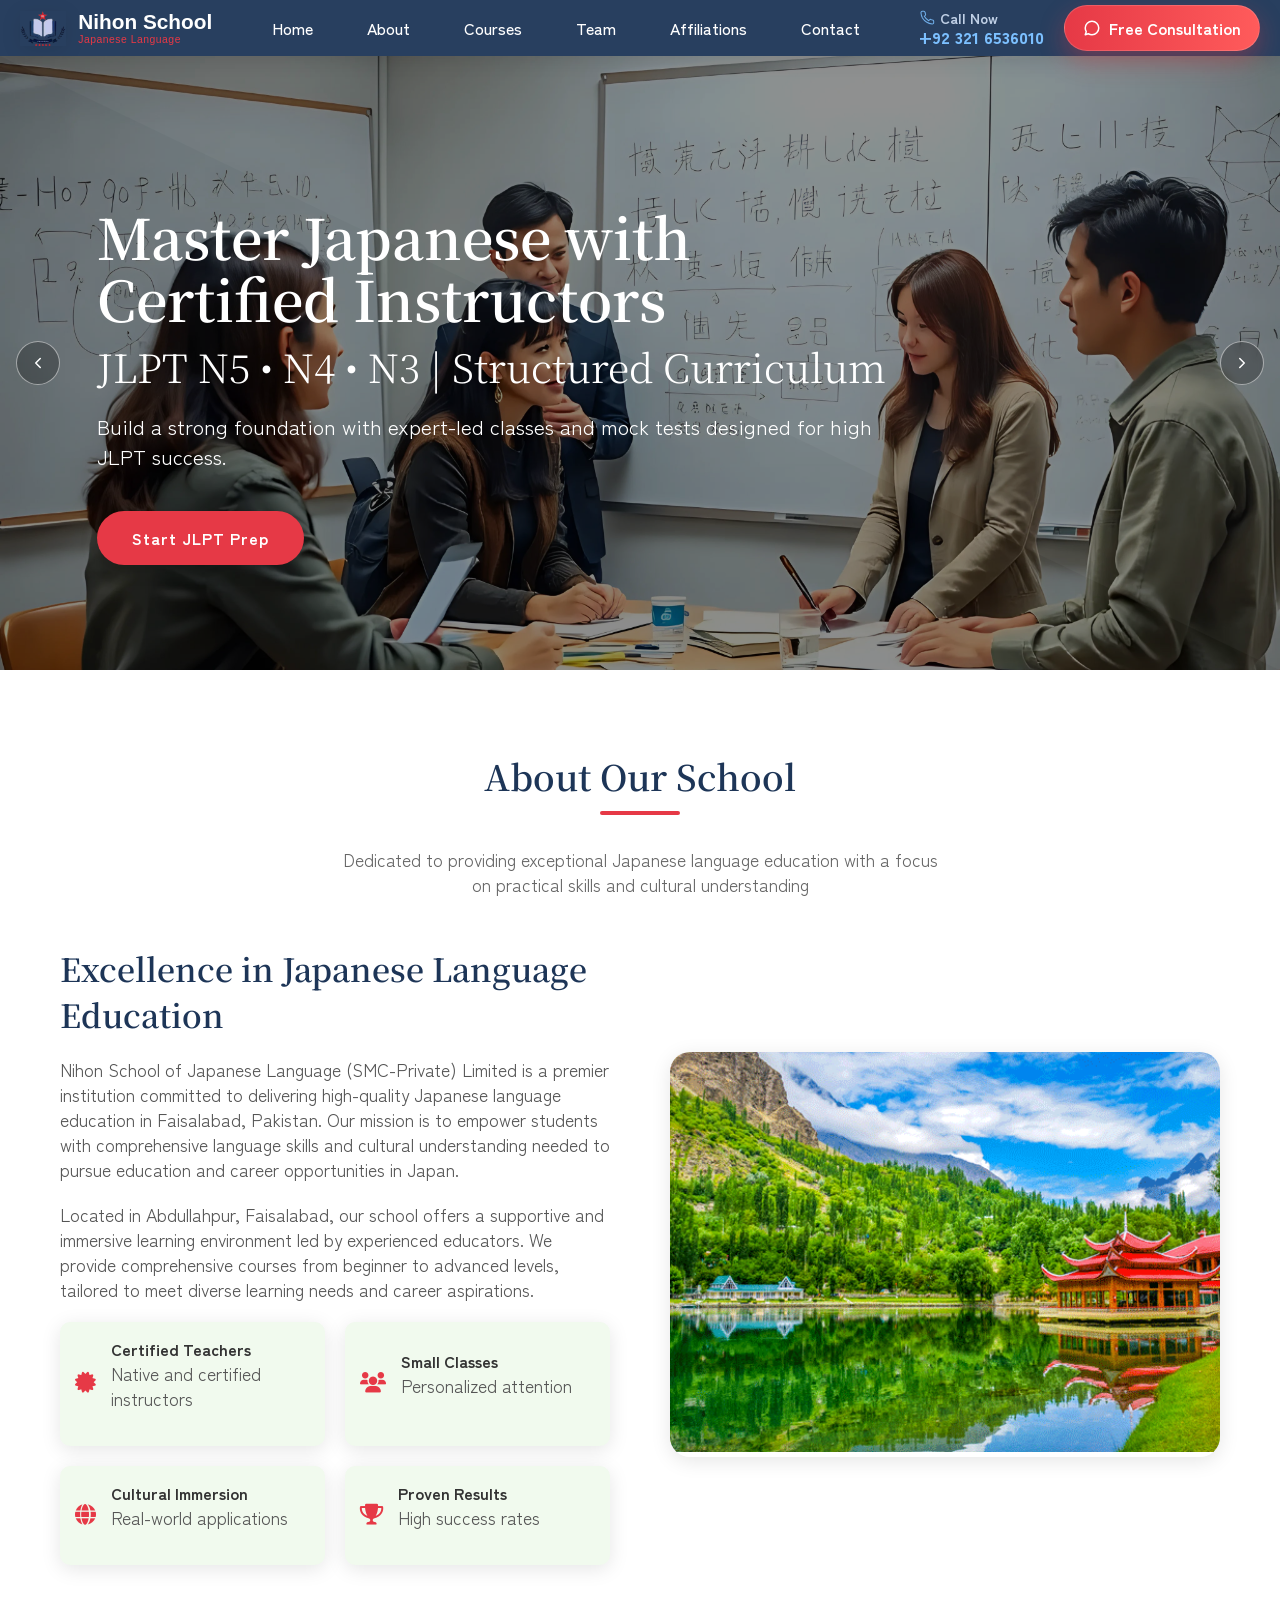
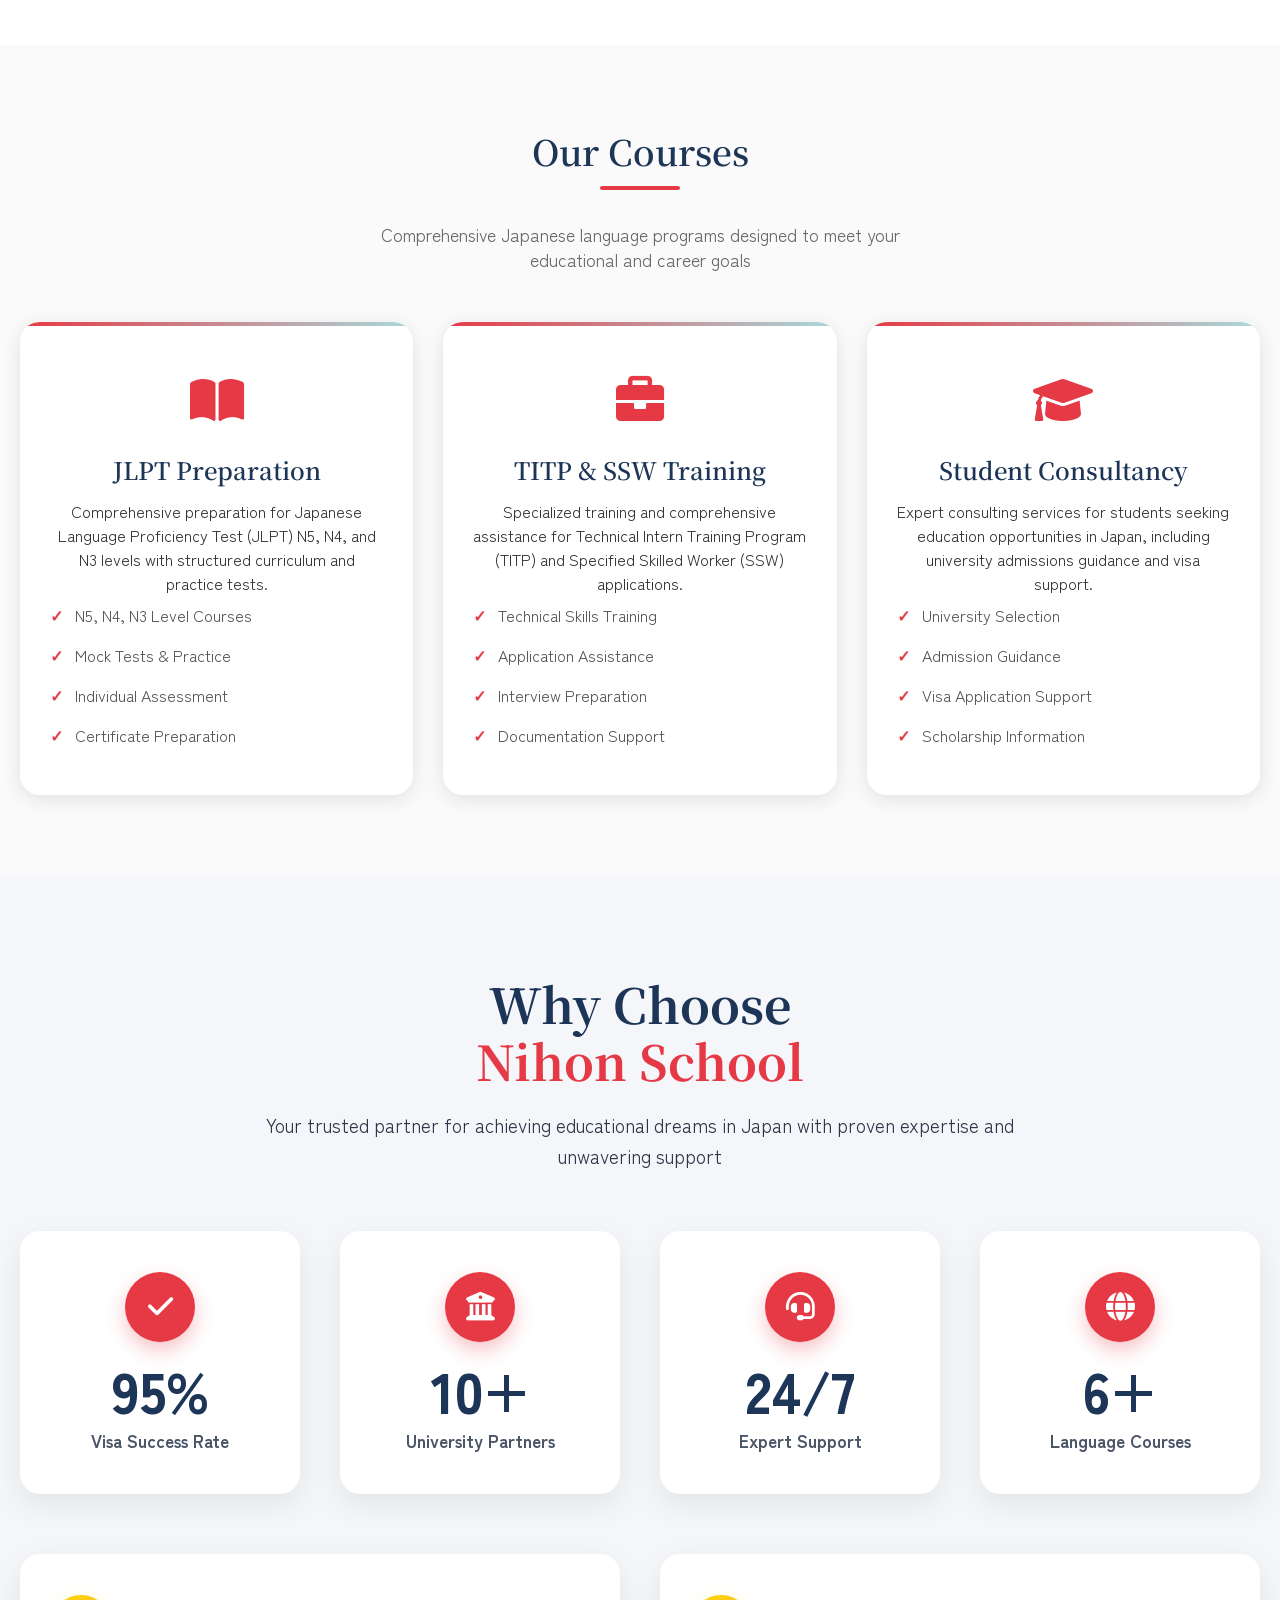
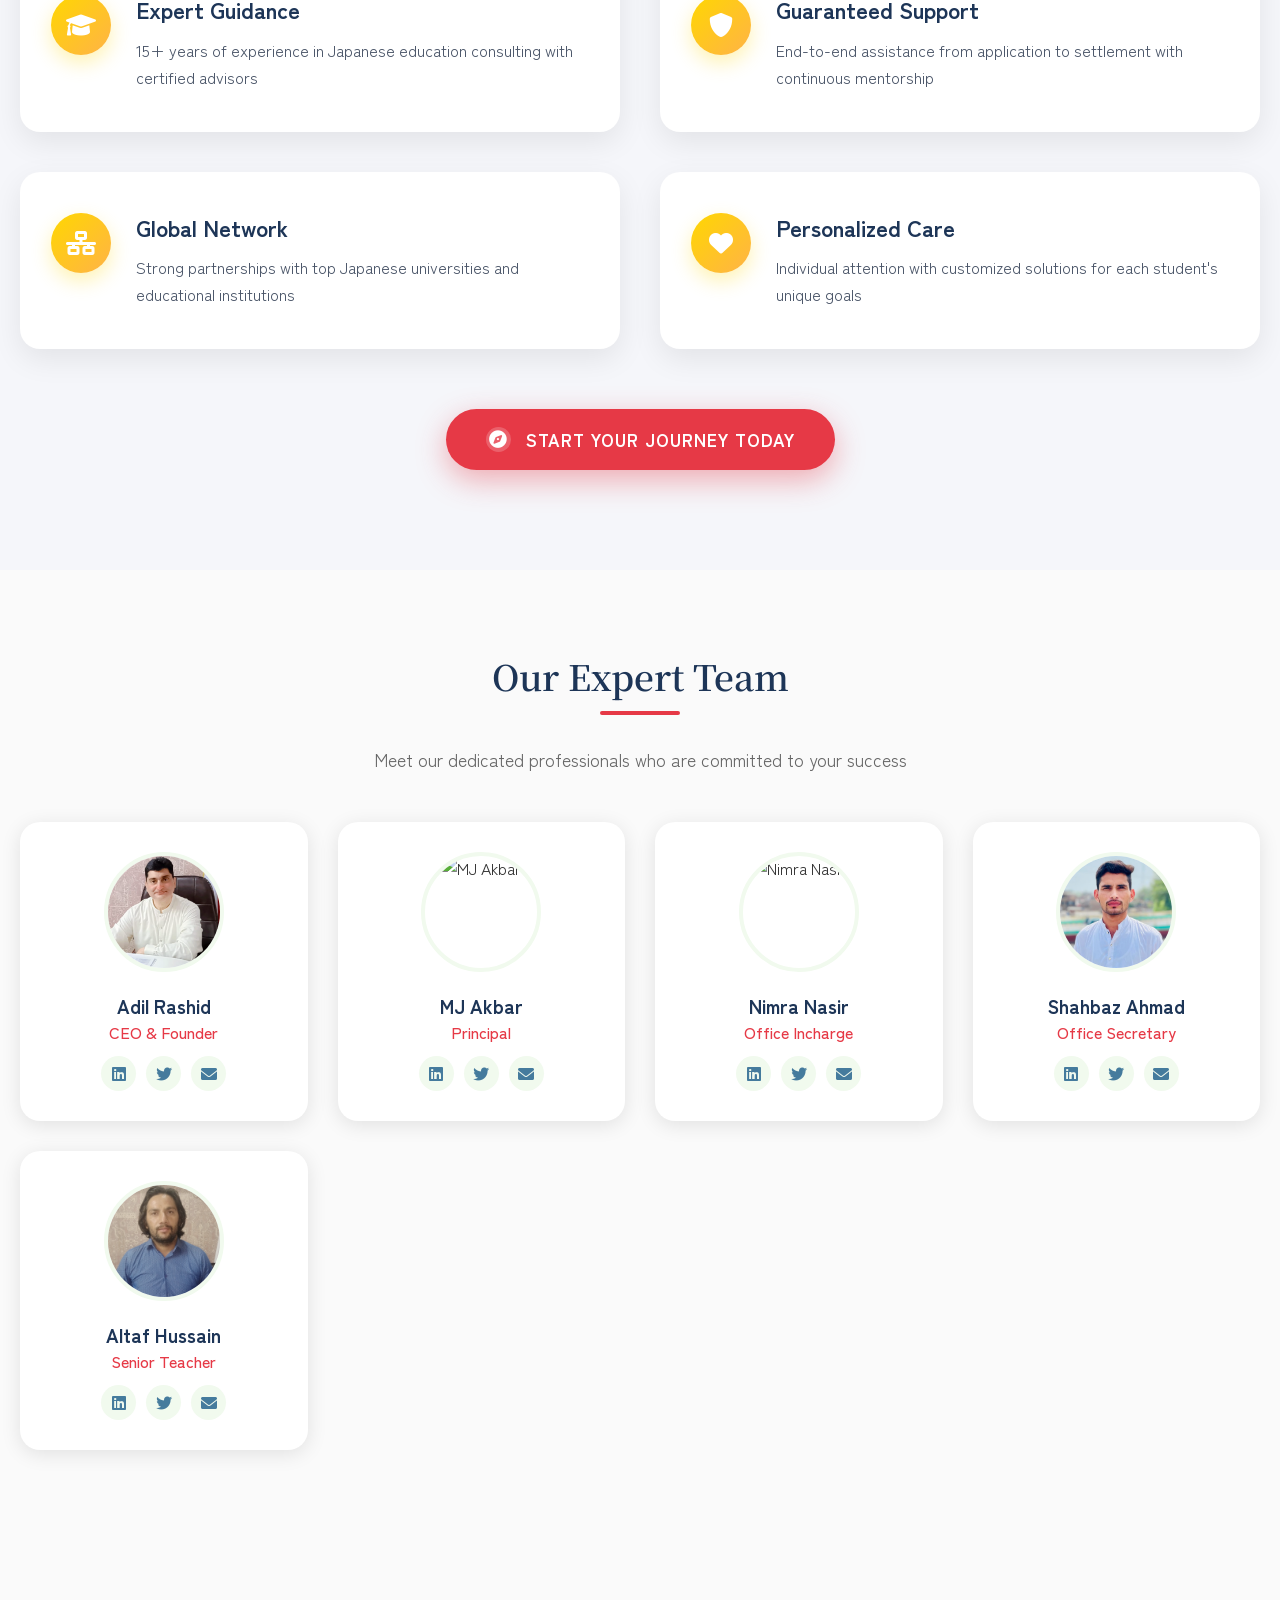
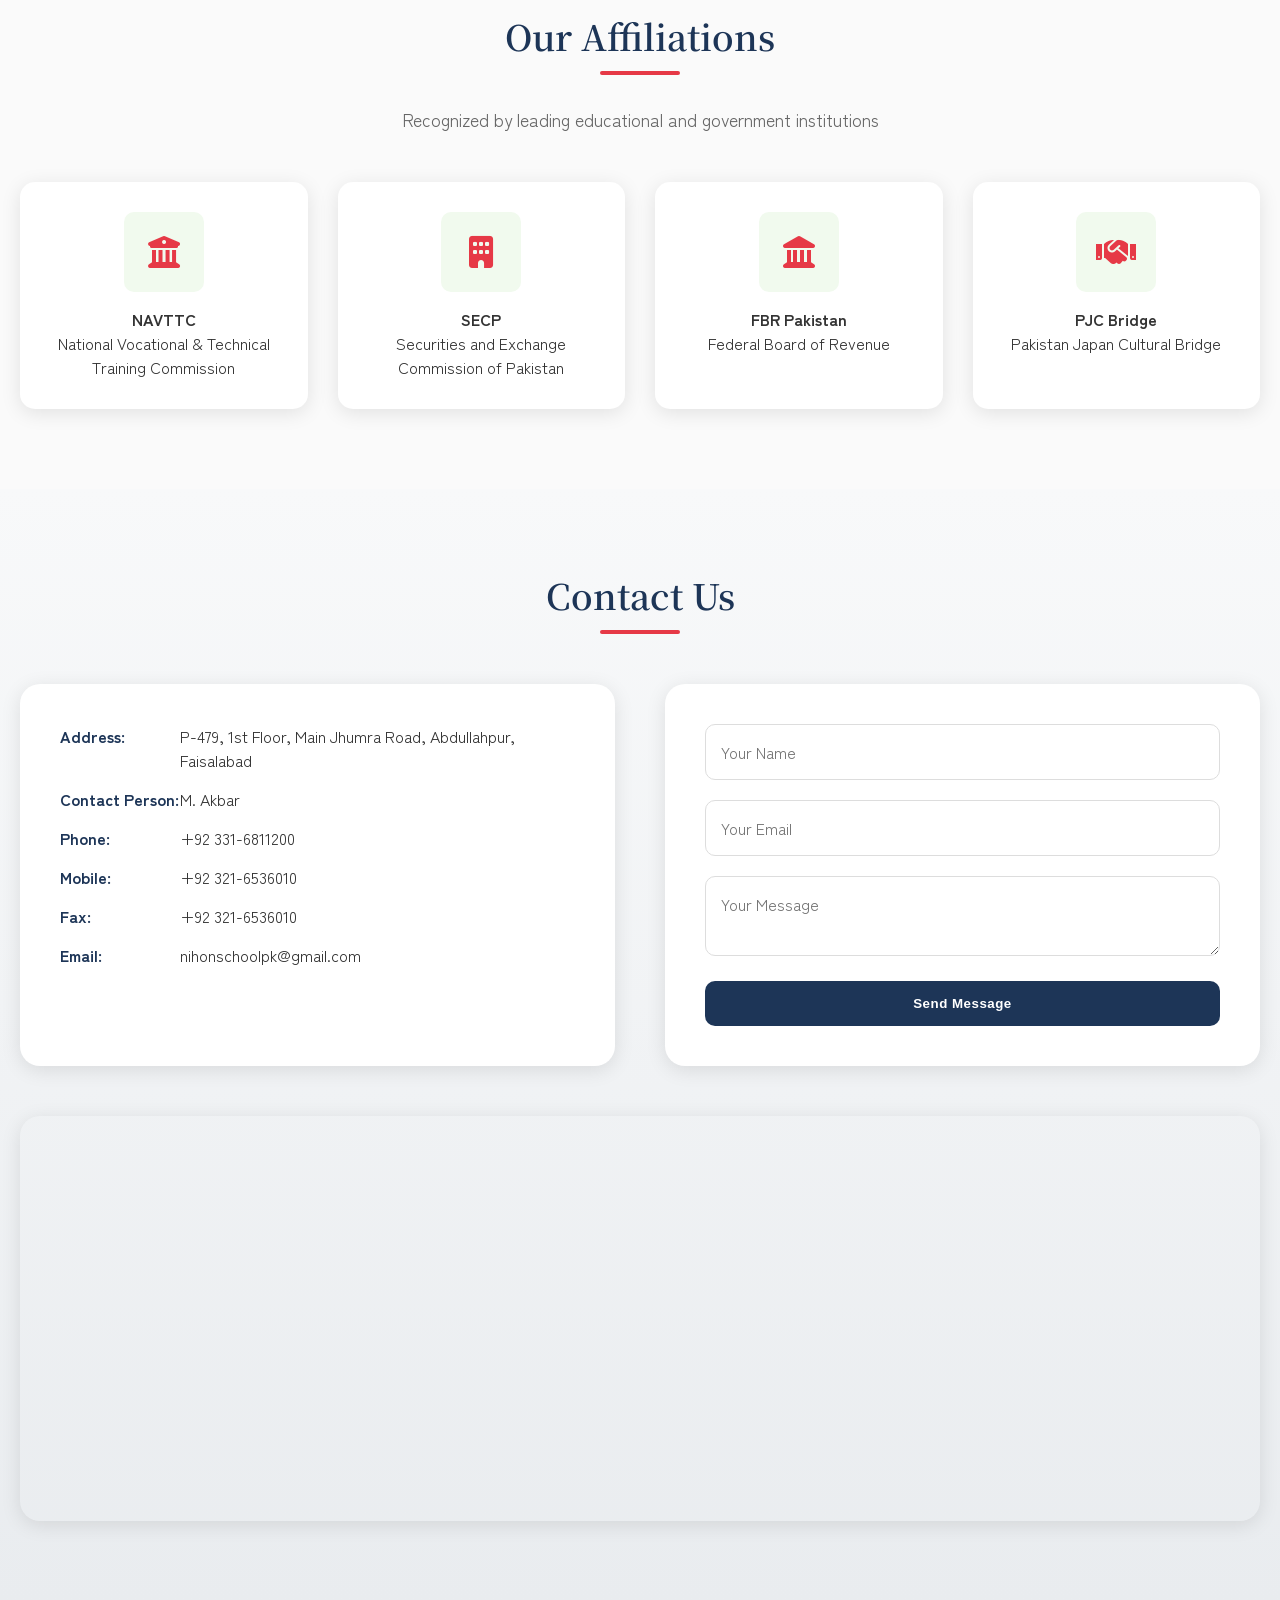
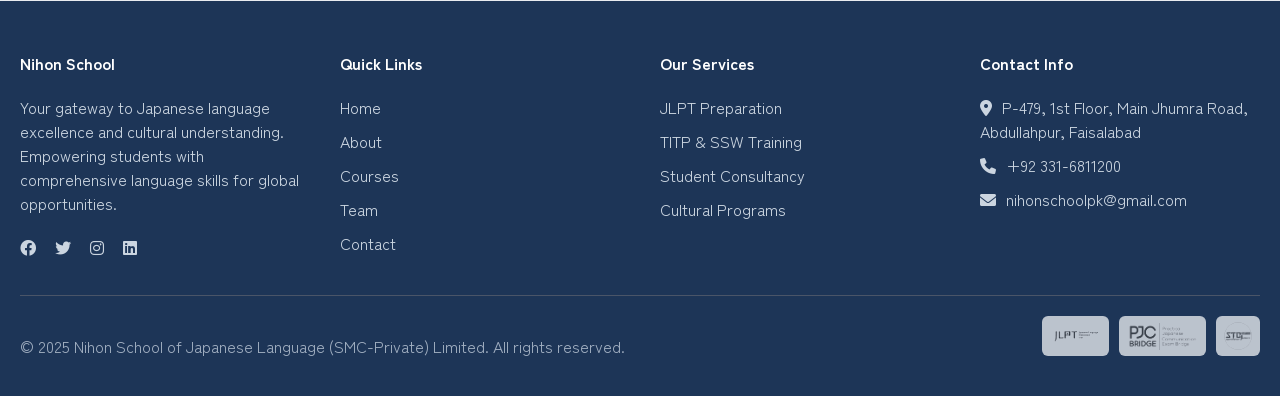
==== index.html @ 9a42ff44 "Add files via upload" ====
<!DOCTYPE html>
<html lang="en">
<head>
  <meta charset="UTF-8" />
  <meta name="viewport" content="width=device-width, initial-scale=1.0" />
  <title>Nihon School of Japanese Language</title>
  <link rel="icon" type="image/png" sizes="32x32" href="./favicon-32x32.png">
  <link rel="icon" type="image/png" sizes="16x16" href="./favicon-16x16.png">
  <link rel="apple-touch-icon" sizes="180x180" href="./apple-touch-icon.png">
  <link rel="icon" type="image/png" sizes="192x192" href="./android-chrome-192x192.png">
  <link rel="icon" type="image/png" sizes="512x512" href="./android-chrome-512x512.png">
  <link rel="manifest" href="./site.webmanifest">
  <link rel="preconnect" href="https://fonts.googleapis.com">
  <link rel="preconnect" href="https://fonts.gstatic.com" crossorigin>
  <link href="https://fonts.googleapis.com/css2?family=Zen+Kaku+Gothic+New:wght@300;400;500;700&family=Noto+Serif+JP:wght@200;400;600&display=swap" rel="stylesheet">
  <link rel="stylesheet" href="https://cdnjs.cloudflare.com/ajax/libs/font-awesome/6.0.0/css/all.min.css">
  <style>
    /* ========== RESET & GLOBAL ========== */
    * {
      margin: 0;
      padding: 0;
      box-sizing: border-box;
    }

    :root {
      --primary: #1d3557;
      --secondary: #e63946;
      --accent: #a8dadc;
      --light: #f1faee;
      --dark: #457b9d;
      --shadow: 0 4px 20px rgba(0,0,0,0.1);
      --transition: all 0.4s cubic-bezier(0.165, 0.84, 0.44, 1);
    }

    body {
      font-family: 'Zen Kaku Gothic New', sans-serif;
      color: #333;
      background: #fafafa;
      overflow-x: hidden;
    }

    h1, h2, h3 {
      font-family: 'Noto Serif JP', serif;
      font-weight: 600;
    }

    a {
      text-decoration: none;
      color: inherit;
      transition: var(--transition);
    }

    ul { list-style: none; }

    .container {
      /* max-width: 1200px; */
      margin: 0 auto;
      padding: 0 20px;
    }

    .section-title {
      text-align: center;
      font-size: 2.2em;
      margin-bottom: 2rem;
      color: var(--primary);
      position: relative;
    }

    .section-title::after {
      content: '';
      display: block;
      width: 80px;
      height: 4px;
      background: var(--secondary);
      margin: 10px auto 0;
      border-radius: 2px;
    }

    .section-subtitle {
      text-align: center;
      font-size: 1.1em;
      color: #666;
      margin-bottom: 3rem;
      max-width: 600px;
      margin-left: auto;
      margin-right: auto;
    }

    section {
      padding: 80px 0;
    }

    /* ========== NAVIGATION ========== */
    nav {
      position: sticky;
      top: 0;
      background: rgba(29, 53, 87, 0.95);
      backdrop-filter: blur(10px);
      padding: 5px 0;
      z-index: 1000;
      box-shadow: var(--shadow);
    }

    .nav-container {
      display: flex;
      justify-content: space-between;
      align-items: center;
    }

    .logo {
      display: flex;
      align-items: center;
      gap: 12px;
    }

    .logo-text {
      display: flex;
      flex-direction: column;
      line-height: 1.1;
      text-align: left;
    }

    .logo img {
      /* height: 38px;
      width: 38px;
      border-radius: 50%; */
      object-fit: cover;
      box-shadow: var(--shadow);
    }

    .logo a {
      color: #fff;
      font-size: 1.5em;
      font-weight: 700;
      letter-spacing: 1px;
      position: relative;
    }

    .logo a::after {
      content: 'Japanese Language School';
      display: block;
      font-size: 0.5em;
      font-weight: 300;
      letter-spacing: 0.5px;
    }

    .menu-toggle {
      display: none;
      color: #fff;
      font-size: 1.8em;
      cursor: pointer;
      z-index: 1001;
    }

    .nav-links {
      display: flex;
      gap: 30px;
    }

    .nav-links li a {
      color: #fff;
      padding: 8px 12px;
      border-radius: 30px;
      font-weight: 500;
      position: relative;
      overflow: hidden;
    }

    .nav-links li a::before {
      content: '';
      position: absolute;
      bottom: 0;
      left: 0;
      width: 0;
      height: 2px;
      background: var(--secondary);
      transition: var(--transition);
    }

    .nav-links li a:hover::before {
      width: 100%;
    }

    .nav-actions {
      display: flex;
      align-items: center;
      gap: 20px;
    }

    .call-now {
      display: flex;
      flex-direction: column;
      align-items: flex-start;
      gap: 2px;
      color: #dbeafe;
      line-height: 1.1;
    }

    .call-now span {
		display: flex;
		font-weight: 600;
      font-size: 0.9em;
      opacity: 0.85;
	  justify-content: center;
		align-items: center;
    }

	.call-now svg { margin-right: 5px; }
    .call-now a {
      display: inline-flex;
      align-items: center;
      gap: 6px;
      color: #7cc0ff;
      font-weight: 800;
      font-size: 1.05em;
    }

    .btn-cta {
      display: inline-flex;
      align-items: center;
      gap: 8px;
      background: linear-gradient(90deg, #e63946, #ff5b5b);
      color: #fff;
      padding: 10px 18px;
      border-radius: 999px;
      font-weight: 700;
      box-shadow: 0 10px 25px rgba(230, 57, 70, 0.35);
      border: 1px solid rgba(255,255,255,0.15);
    }

    .btn-cta:hover {
      transform: translateY(-2px);
      box-shadow: 0 14px 30px rgba(230, 57, 70, 0.45);
    }

    /* ========== HERO ========== */
    .hero {
      background: linear-gradient(135deg, var(--primary) 0%, var(--dark) 100%);
      color: #fff;
      text-align: center;
      padding: 150px 20px 100px;
      position: relative;
      overflow: hidden;
    }

    /* HERO BACKGROUND SLIDER LAYER */
    .hero-bg {
      position: absolute;
      inset: 0;
      width: 100%;
      height: 100%;
      background-size: cover;
      background-position: center;
      filter: brightness(0.55);
      opacity: 1;
      transition: opacity 0.8s ease;
      z-index: 1;
    }

    .hero::before {
      content: '';
      position: absolute;
      top: 0;
      left: 0;
      width: 100%;
      height: 100%;
      background: url('data:image/svg+xml;utf8,<svg xmlns="http://www.w3.org/2000/svg" viewBox="0 0 100 100" preserveAspectRatio="none"><path d="M0,0 L100,0 L100,100 Z" fill="rgba(255,255,255,0.03)"/></svg>');
      background-size: cover;
      z-index: 2;
    }

    .hero-content {
      position: relative;
      z-index: 3;
      max-width: 800px;
      margin: 0 auto;
      text-align: center;
    }

    .hero-content.align-left {
      text-align: left;
      margin-left: clamp(20px, 6vw, 80px);
      margin-right: auto;
    }

    .hero h1 {
      font-size: 3.5em;
      margin-bottom: 20px;
      line-height: 1.1;
      animation: fadeInUp 1s ease-out;
    }

    /* SLIDER ARROWS */
    .slider-arrow {
      position: absolute;
      top: 50%;
      transform: translateY(-50%);
      width: 44px;
      height: 44px;
      border-radius: 50%;
      border: 1px solid rgba(255,255,255,0.5);
      background: rgba(0,0,0,0.25);
      color: #fff;
      display: grid;
      place-items: center;
      cursor: pointer;
      z-index: 3;
      transition: var(--transition);
      backdrop-filter: blur(4px);
    }

    .slider-arrow:hover { background: rgba(0,0,0,0.4); transform: translateY(-50%) scale(1.05); }
    .slider-arrow.left { left: 16px; }
    .slider-arrow.right { right: 16px; }

    .hero p {
      font-size: 1.3em;
      margin-bottom: 40px;
      opacity: 0.9;
      animation: fadeInUp 1s ease-out 0.2s both;
    }

    .btn {
      display: inline-block;
      background: var(--secondary);
      color: #fff;
      padding: 15px 35px;
      border-radius: 50px;
      font-weight: 600;
      letter-spacing: 1px;
      box-shadow: var(--shadow);
      position: relative;
      overflow: hidden;
      z-index: 1;
      animation: fadeInUp 1s ease-out 0.4s both;
    }

    .btn::before {
      content: '';
      position: absolute;
      top: 0;
      left: -100%;
      width: 100%;
      height: 100%;
      background: linear-gradient(90deg, transparent, rgba(255,255,255,0.2), transparent);
      transition: 0.5s;
      z-index: -1;
    }

    .btn:hover::before {
      left: 100%;
    }

    .btn:hover {
      transform: translateY(-3px);
      box-shadow: 0 10px 25px rgba(230, 57, 70, 0.3);
    }

    /* ========== ABOUT ========== */
    #about {
      background: #fff;
    }

    #about .container { max-width: 1200px; }

    .about-content {
      display: grid;
      grid-template-columns: 1fr 1fr;
      gap: 60px;
      align-items: center;
    }

    .about-text h3 {
      font-size: 2em;
      margin-bottom: 20px;
      color: var(--primary);
    }

    .about-text p {
      font-size: 1.1em;
      margin-bottom: 20px;
      color: #555;
      text-align: left;
    }

    .about-features {
      display: grid;
      grid-template-columns: 1fr 1fr;
      gap: 20px;
      margin-top: 10px;
    }

    .feature-item {
      display: flex;
      align-items: center;
      gap: 15px;
      padding: 15px;
      background: var(--light);
      border-radius: 10px;
      box-shadow: var(--shadow);
    }

    .feature-item i { font-size: 1.3em; color: var(--secondary); }

    .about-image {
      position: relative;
      border-radius: 20px;
      overflow: hidden;
      box-shadow: var(--shadow);
    }

    .about-image img { width: 100%; height: 400px; object-fit: cover; }

    /* ========== COURSES ========== */
    .courses-grid {
      display: grid;
      grid-template-columns: repeat(auto-fit, minmax(350px, 1fr));
      gap: 30px;
      margin-top: 50px;
    }

    .course-card {
      background: #fff;
      padding: 40px 30px;
      border-radius: 20px;
      box-shadow: var(--shadow);
      text-align: center;
      transition: var(--transition);
      position: relative;
      overflow: hidden;
    }

    .course-card::before {
      content: '';
      position: absolute;
      top: 0; left: 0; width: 100%; height: 4px;
      background: linear-gradient(90deg, var(--secondary), var(--accent));
    }

    .course-icon { font-size: 3em; color: var(--secondary); margin-bottom: 20px; }

    .course-card h3 { color: var(--primary); margin-bottom: 12px; font-size: 1.5em; }

    .course-features { list-style: none; text-align: left; }
    .course-features li { padding: 8px 0; color: #555; position: relative; padding-left: 25px; }
    .course-features li::before { content: '✓'; position: absolute; left: 0; color: var(--secondary); font-weight: 700; }

    /* ========== WHY CHOOSE US ========== */
    #why-choose {
      background: #f5f6fa;
      padding: 100px 0;
    }

    .why-choose-title {
      text-align: center;
      margin-bottom: 20px;
      font-size: 3em;
      font-weight: 700;
      line-height: 1.2;
    }

    .why-choose-title .highlight {
      color: #1d3557;
      display: block;
    }

    .why-choose-title .school-name {
      color: #e63946;
      display: block;
    }

    .why-choose-subtitle {
      text-align: center;
      font-size: 1.2em;
      color: #2d3748;
      margin-bottom: 60px;
      max-width: 800px;
      margin-left: auto;
      margin-right: auto;
      line-height: 1.6;
    }

    .stats-row {
      display: grid;
      grid-template-columns: repeat(4, 1fr);
      gap: 40px;
      margin-bottom: 60px;
    }

    .stat-card {
      background: #fff;
      padding: 40px 30px;
      border-radius: 20px;
      text-align: center;
      box-shadow: 0 10px 30px rgba(0,0,0,0.08);
      transition: all 0.4s ease;
      border: 1px solid rgba(255,255,255,0.8);
    }

    .stat-card:hover {
      transform: translateY(-10px);
      box-shadow: 0 20px 40px rgba(0,0,0,0.12);
    }

    .stat-icon {
      width: 70px;
      height: 70px;
      border-radius: 50%;
      background: #e63946;
      display: flex;
      align-items: center;
      justify-content: center;
      margin: 0 auto 20px;
      color: #fff;
      font-size: 1.8em;
      box-shadow: 0 8px 20px rgba(230, 57, 70, 0.3);
    }

    .stat-number {
      font-size: 3.5em;
      font-weight: 800;
      color: #1d3557;
      margin-bottom: 10px;
      line-height: 1;
    }

    .stat-label {
      color: #4a5568;
      font-weight: 600;
      font-size: 1.1em;
    }

    .features-row {
      display: grid;
      grid-template-columns: repeat(2, 1fr);
      gap: 40px;
      margin-bottom: 60px;
    }

    .feature-card {
      background: #fff;
      padding: 40px 30px;
      border-radius: 20px;
      box-shadow: 0 10px 30px rgba(0,0,0,0.08);
      display: flex;
      align-items: flex-start;
      gap: 25px;
      transition: all 0.4s ease;
      border: 1px solid rgba(255,255,255,0.8);
    }

    .feature-card:hover {
      transform: translateY(-10px);
      box-shadow: 0 20px 40px rgba(0,0,0,0.12);
    }

    .feature-icon {
      width: 60px;
      height: 60px;
      border-radius: 50%;
      background: linear-gradient(135deg, #ffd700, #ffb347);
      display: flex;
      align-items: center;
      justify-content: center;
      color: #fff;
      font-size: 1.5em;
      flex-shrink: 0;
      box-shadow: 0 8px 20px rgba(255, 215, 0, 0.3);
    }

    .feature-content h4 {
      color: #1d3557;
      margin-bottom: 12px;
      font-size: 1.4em;
      font-weight: 700;
      line-height: 1.3;
    }

    .feature-content p {
      color: #4a5568;
      line-height: 1.7;
      font-size: 1em;
      margin: 0;
    }

    .why-choose-cta {
      text-align: center;
      margin-top: 60px;
    }

    .cta-btn {
      display: inline-flex;
      align-items: center;
      gap: 15px;
      background: #e63946;
      color: #fff;
      padding: 18px 40px;
      border-radius: 50px;
      font-weight: 700;
      font-size: 1.1em;
      transition: all 0.4s ease;
      box-shadow: 0 10px 30px rgba(230, 57, 70, 0.4);
      text-transform: uppercase;
      letter-spacing: 1px;
    }

    .cta-btn:hover {
      transform: translateY(-5px);
      box-shadow: 0 15px 40px rgba(230, 57, 70, 0.5);
      background: #d62828;
    }

    .cta-icon {
      width: 25px;
      height: 25px;
      border-radius: 50%;
      background: rgba(255,255,255,0.2);
      display: flex;
      align-items: center;
      justify-content: center;
      font-size: 1em;
    }

    /* ========== TEAM ========== */
    .team-grid {
      display: grid;
      grid-template-columns: repeat(auto-fit, minmax(250px, 1fr));
      gap: 30px;
      margin-top: 50px;
    }

    .team-member { background: #fff; padding: 30px 20px; border-radius: 20px; box-shadow: var(--shadow); text-align: center; }
    .member-photo { width: 120px; height: 120px; border-radius: 50%; margin: 0 auto 20px; overflow: hidden; border: 4px solid var(--light); }
    .member-photo img { width: 100%; height: 100%; object-fit: cover; }
    .member-name { font-size: 1.2em; font-weight: 600; color: var(--primary); }
    .member-role { color: var(--secondary); font-weight: 500; }
    .member-social { margin-top: 12px; display: flex; justify-content: center; gap: 10px; }
    .member-social a { width: 35px; height: 35px; border-radius: 50%; background: var(--light); display: flex; align-items: center; justify-content: center; color: var(--dark); }

    /* ========== AFFILIATIONS ========== */
    .affiliations-grid { display: grid; grid-template-columns: repeat(auto-fit, minmax(200px, 1fr)); gap: 30px; margin-top: 50px; }
    .affiliation-item { background: #fff; padding: 30px 20px; border-radius: 15px; text-align: center; box-shadow: var(--shadow); }
    .affiliation-logo { width: 80px; height: 80px; margin: 0 auto 15px; background: var(--light); border-radius: 10px; display: flex; align-items: center; justify-content: center; color: var(--secondary); font-size: 2em; }

    /* ========== CONTACT ========== */
    #contact {
      background: linear-gradient(to bottom, #f8f9fa, #e9ecef);
    }

    .contact-container { display: grid; grid-template-columns: 1fr 1fr; gap: 50px; margin-top: 50px; }
    .contact-info { background: #fff; padding: 40px; border-radius: 20px; box-shadow: var(--shadow); }
    .contact-info p { margin-bottom: 15px; display: flex; align-items: flex-start; }
    .contact-info strong { min-width: 120px; color: var(--primary); }
    .contact-form { background: #fff; padding: 40px; border-radius: 20px; box-shadow: var(--shadow); }
    .contact-form input,
    .contact-form textarea { width: 100%; padding: 15px; margin-bottom: 20px; border: 1px solid #ddd; border-radius: 10px; font-family: inherit; font-size: 1em; transition: var(--transition); }
    .contact-form input:focus,
    .contact-form textarea:focus { outline: none; border-color: var(--accent); box-shadow: 0 0 0 3px rgba(168,218,220,0.3); }
    .contact-form button { width: 100%; padding: 15px; border: none; background: var(--primary); color: #fff; border-radius: 10px; font-weight: 600; cursor: pointer; transition: var(--transition); letter-spacing: 0.5px; }
    .contact-form button:hover { background: var(--dark); transform: translateY(-2px); box-shadow: 0 5px 15px rgba(29, 53, 87, 0.3); }

    .map {
      margin-top: 50px;
      border-radius: 20px;
      overflow: hidden;
      box-shadow: var(--shadow);
    }

    .map iframe {
      width: 100%;
      height: 400px;
      border: 0;
    }

    /* ========== FOOTER ========== */
    footer {
      background: var(--primary);
      color: white;
      padding: 50px 0 20px;
    }

    .footer-badges {
      display: flex;
      justify-content: center;
      align-items: center;
      gap: 28px;
      flex-wrap: wrap;
      margin-bottom: 20px;
    }

    .footer-badges img {
      height: 42px;
      object-fit: contain;
      filter: grayscale(100%) brightness(1.05);
      opacity: 0.85;
      transition: var(--transition);
      background: #fff;
      border-radius: 6px;
      padding: 6px 8px;
    }

    .footer-badges img:hover { filter: grayscale(0%); opacity: 1; transform: translateY(-2px); }

    .footer-content {
      display: grid;
      grid-template-columns: repeat(auto-fit, minmax(250px, 1fr));
      gap: 40px;
      margin-bottom: 30px;
    }

    .footer-section h4 {
      margin-bottom: 20px;
      color: white;
    }

    .footer-section p,
    .footer-section li {
      color: #cbd5e0;
      margin-bottom: 10px;
    }

    .footer-section a {
      color: #cbd5e0;
      transition: var(--transition);
    }

    .footer-section a:hover {
      color: var(--secondary);
    }

    .footer-bottom {
      border-top: 1px solid #4a5568;
      padding-top: 20px;
      display: flex;
      justify-content: space-between;
      align-items: center;
      color: #a0aec0;
    }

    .footer-bottom p {
      margin: 0;
    }

    .footer-right-content {
      display: flex;
      align-items: center;
      gap: 20px;
      flex-wrap: wrap;
    }

    .footer-logo-small {
      height: 20px;
      opacity: 0.7;
      transition: var(--transition);
    }

    .footer-logo-small:hover {
      opacity: 1;
    }

    .footer-school-name {
      color: #a0aec0;
      font-size: 0.9em;
      font-weight: 500;
      margin: 0;
    }

    .footer-badges {
      display: flex;
      gap: 10px;
      align-items: center;
    }

    .footer-badges img {
      height: 40px;
      opacity: 0.7;
      transition: var(--transition);
    }

    .footer-badges img:hover {
      opacity: 1;
    }

    /* ========== RESPONSIVE ========== */
    @media (max-width: 992px) {
      .hero h1 { font-size: 2.8em; }
    }

    @media (max-width: 768px) {
      .menu-toggle { display: block; }
      .nav-links {
        position: fixed;
        top: 70px;
        left: 0;
        width: 100%;
        flex-direction: column;
        background: var(--primary);
        padding: 20px 0;
        clip-path: circle(0px at top right);
        transition: clip-path 0.5s ease-out;
      }
      .nav-actions { display: none; }
      .nav-links.active {
        clip-path: circle(150% at top right);
      }
      .nav-links li {
        margin: 15px 0;
        text-align: center;
      }

      /* Header Logo Mobile */
      .logo {
        gap: 8px;
      }

      .logo img {
        height: 30px !important;
      }

      .logo-text span:first-child {
        font-size: 1.1em !important;
      }

      .logo-text span:last-child {
        font-size: 0.6em !important;
      }
      .hero { padding: 120px 20px 80px; }
      .hero h1 { font-size: 2.3em; }

      /* Why Choose Us Mobile */
      .why-choose-title { font-size: 2.2em; }
      .stats-row { grid-template-columns: repeat(2, 1fr); gap: 20px; }
      .features-row { grid-template-columns: repeat(2, 1fr); gap: 20px; }
      .stat-card, .feature-card { padding: 25px 20px; }
      .stat-number { font-size: 2.8em; }

      .contact-container {
        grid-template-columns: 1fr;
      }
      .contact-info, .contact-form {
        max-width: 100%;
      }

      /* Footer Bottom Mobile */
      .footer-bottom {
        flex-direction: column;
        gap: 15px;
        text-align: center;
      }

      .footer-right-content {
        flex-direction: column;
        gap: 15px;
        align-items: center;
      }

      .footer-badges {
        justify-content: center;
      }
    }

    @media (max-width: 480px) {
      .hero h1 { font-size: 2em; }
      .section-title { font-size: 1.8em; }

      /* Why Choose Us Small Mobile */
      .why-choose-title { font-size: 1.8em; }
      .stats-row { grid-template-columns: 1fr; gap: 15px; }
      .features-row { grid-template-columns: 1fr; gap: 15px; }
      .stat-card { padding: 20px 15px; }
      .stat-number { font-size: 2.5em; }
      .cta-btn { padding: 15px 30px; font-size: 1em; }
    }

    /* ========== ANIMATIONS ========== */
    @keyframes fadeInUp {
      from {
        opacity: 0;
        transform: translateY(30px);
      }
      to {
        opacity: 1;
        transform: translateY(0);
      }
    }

    @keyframes pulse {
      0%, 100% { transform: scale(1); }
      50% { transform: scale(1.2); }
    }

    /* Floating ribbon effect */
    .floating {
      animation: floating 3s ease-in-out infinite;
    }

    @keyframes floating {
      0% { transform: translateY(0px); }
      50% { transform: translateY(-15px); }
      100% { transform: translateY(0px); }
    }
  </style>
</head>
<body>

<!-- Navigation -->
<nav>
  <div class="container nav-container">
      <div class="logo">
        <img src="./logo.png" style="height: 35px;" alt="Logo">
        <div class="logo-text">
          <span style="font-size: 1.3em; font-weight: 700; color: #fff; font-family: 'Poppins', sans-serif;">Nihon School</span>
          <span style="font-size: 0.65em; font-weight: 400; color: #e63946; display: block; font-family: 'Poppins', sans-serif; letter-spacing: 0.5px;">Japanese Language</span>
        </div>
      </div>
    <div class="menu-toggle" id="mobile-menu">☰</div>
    <ul class="nav-links" id="nav-links">
      <li><a href="#home">Home</a></li>
      <li><a href="#about">About</a></li>
      <li><a href="#courses">Courses</a></li>
      <li><a href="#team">Team</a></li>
      <li><a href="#affiliations">Affiliations</a></li>
      <li><a href="#contact">Contact</a></li>
    </ul>
    <div class="nav-actions">
      <div class="call-now">
        <span>
			<svg width="16" height="16" viewBox="0 0 24 24" fill="none" xmlns="http://www.w3.org/2000/svg">
				<path d="M22 16.92V19a2 2 0 0 1-2.18 2 19.79 19.79 0 0 1-8.63-3.07 19.5 19.5 0 0 1-6-6A19.79 19.79 0 0 1 2.92 4.18 2 2 0 0 1 4.86 2h2.28A2 2 0 0 1 9.1 3.72l.7 2.45a2 2 0 0 1-.45 2L8 9.5a16 16 0 0 0 6.5 6.5l1.33-1.33a2 2 0 0 1 2-.45l2.45.7A2 2 0 0 1 22 16.92z" stroke="#7cc0ff" stroke-width="1.6" fill="none" stroke-linecap="round" stroke-linejoin="round"/>
			  </svg>
			Call Now
		</span>
        <a href="tel:+923216536010" aria-label="Call Now">
          +92 321 6536010
        </a>
      </div>
      <a class="btn-cta" href="#contact" aria-label="Free Consultation">
        <svg width="18" height="18" viewBox="0 0 24 24" fill="none" xmlns="http://www.w3.org/2000/svg">
          <path d="M12 21C16.9706 21 21 16.9706 21 12C21 7.02944 16.9706 3 12 3C7.02944 3 3 7.02944 3 12C3 13.817 3.48623 15.5121 4.33208 16.9603L3 21L7.03973 19.6679C8.48791 20.5138 10.183 21 12 21Z" stroke="white" stroke-width="2" stroke-linecap="round" stroke-linejoin="round"/>
        </svg>
        Free Consultation
      </a>
    </div>
  </div>
</nav>

<!-- Hero Section with Background Slider -->
<section id="home" class="hero">
  <div class="hero-bg" id="hero-bg"></div>

  <button class="slider-arrow left" id="hero-prev" aria-label="Previous slide">
    <svg width="18" height="18" viewBox="0 0 24 24" fill="none" xmlns="http://www.w3.org/2000/svg">
      <path d="M15 18l-6-6 6-6" stroke="#fff" stroke-width="2" stroke-linecap="round" stroke-linejoin="round"/>
    </svg>
  </button>
  <button class="slider-arrow right" id="hero-next" aria-label="Next slide">
    <svg width="18" height="18" viewBox="0 0 24 24" fill="none" xmlns="http://www.w3.org/2000/svg">
      <path d="M9 6l6 6-6 6" stroke="#fff" stroke-width="2" stroke-linecap="round" stroke-linejoin="round"/>
    </svg>
  </button>

  <div class="hero-content" id="hero-content" aria-live="polite">
    <h1 id="hero-title">Nihon School Of Japanese Language (SMC-Private) Limited
<br><span id="hero-subtitle" style="font-weight:300;font-size:0.7em;">Let’s Learn Japanese Together</span></h1>
    <p id="hero-desc">Empowering Students with Japanese Language Skills for Global Opportunities</p>
    <a href="#courses" class="btn floating" id="hero-cta">Explore Courses</a>
  </div>
</section>

<!-- About Section -->
<section id="about">
  <div class="container">
    <h2 class="section-title">About Our School</h2>
    <p class="section-subtitle">Dedicated to providing exceptional Japanese language education with a focus on practical skills and cultural understanding</p>

    <div class="about-content">
      <div class="about-text">
        <h3>Excellence in Japanese Language Education</h3>
        <p>Nihon School of Japanese Language (SMC-Private) Limited is a premier institution committed to delivering high-quality Japanese language education in Faisalabad, Pakistan. Our mission is to empower students with comprehensive language skills and cultural understanding needed to pursue education and career opportunities in Japan.</p>
        <p>Located in Abdullahpur, Faisalabad, our school offers a supportive and immersive learning environment led by experienced educators. We provide comprehensive courses from beginner to advanced levels, tailored to meet diverse learning needs and career aspirations.</p>

        <div class="about-features">
          <div class="feature-item">
            <i class="fas fa-certificate"></i>
            <div>
              <h4>Certified Teachers</h4>
              <p>Native and certified instructors</p>
            </div>
          </div>
          <div class="feature-item">
            <i class="fas fa-users"></i>
            <div>
              <h4>Small Classes</h4>
              <p>Personalized attention</p>
            </div>
          </div>
          <div class="feature-item">
            <i class="fas fa-globe"></i>
            <div>
              <h4>Cultural Immersion</h4>
              <p>Real-world applications</p>
            </div>
          </div>
          <div class="feature-item">
            <i class="fas fa-trophy"></i>
            <div>
              <h4>Proven Results</h4>
              <p>High success rates</p>
            </div>
          </div>
        </div>
      </div>

      <div class="about-image">
        <img src="./aboutus.jpg" alt="Japanese Language Learning">
      </div>
    </div>
  </div>
  </section>

<!-- Courses Section -->
<section id="courses">
  <div class="container">
    <h2 class="section-title">Our Courses</h2>
    <p class="section-subtitle">Comprehensive Japanese language programs designed to meet your educational and career goals</p>

    <div class="courses-grid">
      <div class="course-card">
        <div class="course-icon"><i class="fas fa-book-open"></i></div>
        <h3>JLPT Preparation</h3>
        <p>Comprehensive preparation for Japanese Language Proficiency Test (JLPT) N5, N4, and N3 levels with structured curriculum and practice tests.</p>
        <ul class="course-features">
          <li>N5, N4, N3 Level Courses</li>
          <li>Mock Tests & Practice</li>
          <li>Individual Assessment</li>
          <li>Certificate Preparation</li>
        </ul>
      </div>

      <div class="course-card">
        <div class="course-icon"><i class="fas fa-briefcase"></i></div>
        <h3>TITP & SSW Training</h3>
        <p>Specialized training and comprehensive assistance for Technical Intern Training Program (TITP) and Specified Skilled Worker (SSW) applications.</p>
        <ul class="course-features">
          <li>Technical Skills Training</li>
          <li>Application Assistance</li>
          <li>Interview Preparation</li>
          <li>Documentation Support</li>
        </ul>
      </div>

      <div class="course-card">
        <div class="course-icon"><i class="fas fa-graduation-cap"></i></div>
        <h3>Student Consultancy</h3>
        <p>Expert consulting services for students seeking education opportunities in Japan, including university admissions guidance and visa support.</p>
        <ul class="course-features">
          <li>University Selection</li>
          <li>Admission Guidance</li>
          <li>Visa Application Support</li>
          <li>Scholarship Information</li>
        </ul>
      </div>
    </div>
  </div>
  </section>

<!-- Why Choose Us Section -->
<section id="why-choose">
  <div class="container">
    <h2 class="why-choose-title">
      <span class="highlight">Why Choose</span> <span class="school-name">Nihon School</span>
    </h2>
    <p class="why-choose-subtitle">Your trusted partner for achieving educational dreams in Japan with proven expertise and unwavering support</p>

    <div class="stats-row">
      <div class="stat-card">
        <div class="stat-icon"><i class="fas fa-check"></i></div>
        <div class="stat-number">95%</div>
        <div class="stat-label">Visa Success Rate</div>
      </div>
      <div class="stat-card">
        <div class="stat-icon"><i class="fas fa-university"></i></div>
        <div class="stat-number">10+</div>
        <div class="stat-label">University Partners</div>
      </div>
      <div class="stat-card">
        <div class="stat-icon"><i class="fas fa-headset"></i></div>
        <div class="stat-number">24/7</div>
        <div class="stat-label">Expert Support</div>
      </div>
      <div class="stat-card">
        <div class="stat-icon"><i class="fas fa-globe"></i></div>
        <div class="stat-number">6+</div>
        <div class="stat-label">Language Courses</div>
      </div>
    </div>

    <div class="features-row">
      <div class="feature-card">
        <div class="feature-icon"><i class="fas fa-graduation-cap"></i></div>
        <div class="feature-content">
          <h4>Expert Guidance</h4>
          <p>15+ years of experience in Japanese education consulting with certified advisors</p>
        </div>
      </div>
      <div class="feature-card">
        <div class="feature-icon"><i class="fas fa-shield-alt"></i></div>
        <div class="feature-content">
          <h4>Guaranteed Support</h4>
          <p>End-to-end assistance from application to settlement with continuous mentorship</p>
        </div>
      </div>
      <div class="feature-card">
        <div class="feature-icon"><i class="fas fa-network-wired"></i></div>
        <div class="feature-content">
          <h4>Global Network</h4>
          <p>Strong partnerships with top Japanese universities and educational institutions</p>
        </div>
      </div>
      <div class="feature-card">
        <div class="feature-icon"><i class="fas fa-heart"></i></div>
        <div class="feature-content">
          <h4>Personalized Care</h4>
          <p>Individual attention with customized solutions for each student's unique goals</p>
        </div>
      </div>
    </div>

    <div class="why-choose-cta">
      <a href="#contact" class="cta-btn">
        <div class="cta-icon"><i class="fas fa-compass"></i></div>
        Start Your Journey Today
      </a>
    </div>
  </div>
</section>

<!-- Team Section -->
<section id="team">
  <div class="container">
    <h2 class="section-title">Our Expert Team</h2>
    <p class="section-subtitle">Meet our dedicated professionals who are committed to your success</p>
    <div class="team-grid">
      <div class="team-member">
        <div class="member-photo"><img src="./adilrashid.jpg" alt="Adil Rashid"></div>
        <div class="member-name">Adil Rashid</div>
        <div class="member-role">CEO & Founder</div>
        <div class="member-social">
          <a href="#"><i class="fab fa-linkedin"></i></a>
          <a href="#"><i class="fab fa-twitter"></i></a>
          <a href="#"><i class="fas fa-envelope"></i></a>
        </div>
      </div>
      <div class="team-member">
        <div class="member-photo"><img src="./men.jpg" alt="MJ Akbar"></div>
        <div class="member-name">MJ Akbar</div>
        <div class="member-role">Principal</div>
        <div class="member-social">
          <a href="#"><i class="fab fa-linkedin"></i></a>
          <a href="#"><i class="fab fa-twitter"></i></a>
          <a href="#"><i class="fas fa-envelope"></i></a>
        </div>
      </div>
      <div class="team-member">
        <div class="member-photo"><img src="./women.jpg" alt="Nimra Nasir"></div>
        <div class="member-name">Nimra Nasir</div>
        <div class="member-role">Office Incharge</div>
        <div class="member-social">
          <a href="#"><i class="fab fa-linkedin"></i></a>
          <a href="#"><i class="fab fa-twitter"></i></a>
          <a href="#"><i class="fas fa-envelope"></i></a>
        </div>
      </div>
      <div class="team-member">
        <div class="member-photo"><img src="./shahbazahmad.jpg" alt="Shahbaz Ahmad"></div>
        <div class="member-name">Shahbaz Ahmad</div>
        <div class="member-role">Office Secretary</div>
        <div class="member-social">
          <a href="#"><i class="fab fa-linkedin"></i></a>
          <a href="#"><i class="fab fa-twitter"></i></a>
          <a href="#"><i class="fas fa-envelope"></i></a>
        </div>
      </div>
      <div class="team-member">
        <div class="member-photo"><img src="./altafhussain.jpg" alt="Altaf Hussain"></div>
        <div class="member-name">Altaf Hussain</div>
        <div class="member-role">Senior Teacher</div>
        <div class="member-social">
          <a href="#"><i class="fab fa-linkedin"></i></a>
          <a href="#"><i class="fab fa-twitter"></i></a>
          <a href="#"><i class="fas fa-envelope"></i></a>
        </div>
      </div>
    </div>
  </div>
  </section>

<!-- Affiliations Section -->
<section id="affiliations">
  <div class="container">
    <h2 class="section-title">Our Affiliations</h2>
    <p class="section-subtitle">Recognized by leading educational and government institutions</p>
    <div class="affiliations-grid">
      <div class="affiliation-item">
        <div class="affiliation-logo"><i class="fas fa-university"></i></div>
        <h4>NAVTTC</h4>
        <p>National Vocational & Technical Training Commission</p>
      </div>
      <div class="affiliation-item">
        <div class="affiliation-logo"><i class="fas fa-building"></i></div>
        <h4>SECP</h4>
        <p>Securities and Exchange Commission of Pakistan</p>
      </div>
      <div class="affiliation-item">
        <div class="affiliation-logo"><i class="fas fa-landmark"></i></div>
        <h4>FBR Pakistan</h4>
        <p>Federal Board of Revenue</p>
      </div>
      <div class="affiliation-item">
        <div class="affiliation-logo"><i class="fas fa-handshake"></i></div>
        <h4>PJC Bridge</h4>
        <p>Pakistan Japan Cultural Bridge</p>
      </div>
    </div>
  </div>
  </section>

<!-- Contact Section -->
<section id="contact">
  <div class="container">
    <h2 class="section-title">Contact Us</h2>
    <div class="contact-container">
      <div class="contact-info">
        <p><strong>Address:</strong> P-479, 1st Floor, Main Jhumra Road, Abdullahpur, Faisalabad</p>
        <p><strong>Contact Person:</strong> M. Akbar</p>
        <p><strong>Phone:</strong> +92 331-6811200</p>
        <p><strong>Mobile:</strong> +92 321-6536010</p>
        <p><strong>Fax:</strong> +92 321-6536010</p>
        <p><strong>Email:</strong> <a href="mailto:nihonschoolpk@gmail.com">nihonschoolpk@gmail.com</a></p>
      </div>
      <div class="contact-form">
        <form>
          <input type="text" placeholder="Your Name" required />
          <input type="email" placeholder="Your Email" required />
          <textarea placeholder="Your Message" required></textarea>
          <button type="submit">Send Message</button>
        </form>
      </div>
    </div>
    <div class="map">
      <iframe src="https://maps.google.com/maps?q=31.42333,73.10722&z=15&output=embed" allowfullscreen="" loading="lazy"></iframe>
    </div>
  </div>
  </section>

<!-- Footer -->
<footer>
  <div class="container">
    <div class="footer-content">
      <div class="footer-section">
        <h4>Nihon School</h4>
        <p>Your gateway to Japanese language excellence and cultural understanding. Empowering students with comprehensive language skills for global opportunities.</p>
        <div style="margin-top: 20px;">
          <a href="#" style="margin-right: 15px;"><i class="fab fa-facebook"></i></a>
          <a href="#" style="margin-right: 15px;"><i class="fab fa-twitter"></i></a>
          <a href="#" style="margin-right: 15px;"><i class="fab fa-instagram"></i></a>
          <a href="#"><i class="fab fa-linkedin"></i></a>
        </div>
      </div>

      <div class="footer-section">
        <h4>Quick Links</h4>
        <ul>
          <li><a href="#home">Home</a></li>
          <li><a href="#about">About</a></li>
          <li><a href="#courses">Courses</a></li>
          <li><a href="#team">Team</a></li>
          <li><a href="#contact">Contact</a></li>
        </ul>
      </div>

      <div class="footer-section">
        <h4>Our Services</h4>
        <ul>
          <li><a href="#courses">JLPT Preparation</a></li>
          <li><a href="#courses">TITP & SSW Training</a></li>
          <li><a href="#courses">Student Consultancy</a></li>
          <li><a href="#courses">Cultural Programs</a></li>
        </ul>
      </div>

      <div class="footer-section">
        <h4>Contact Info</h4>
        <p><i class="fas fa-map-marker-alt" style="margin-right: 10px;"></i>P-479, 1st Floor, Main Jhumra Road, Abdullahpur, Faisalabad</p>
        <p><i class="fas fa-phone" style="margin-right: 10px;"></i>+92 331-6811200</p>
        <p><i class="fas fa-envelope" style="margin-right: 10px;"></i>nihonschoolpk@gmail.com</p>
      </div>
    </div>

    <div class="footer-bottom">
      <p>&copy; 2025 Nihon School of Japanese Language (SMC-Private) Limited. All rights reserved.</p>
        <div class="footer-right-content">
		<div class="footer-badges">
			<img src="./jlpt-logo.png" alt="JLPT - Japanese Language Proficiency Test" title="JLPT">
			<img src="./pjc-bridge-logo.png" alt="PJC Bridge - Practical Japanese Communication Exam" title="PJC Bridge">
			<img src="./stb-business-japanese-logo.png" alt="STBJ - Business Japanese" title="STBJ">
		  </div>
        </div>
    </div>
  </div>
</footer>

<script>
  // Smooth Scrolling
  document.querySelectorAll('a[href^="#"]').forEach(anchor => {
    anchor.addEventListener('click', function(e) {
      e.preventDefault();
      const target = document.querySelector(this.getAttribute('href'));
      if (target) {
        window.scrollTo({
          top: target.offsetTop - 80,
          behavior: 'smooth'
        });

        // Close mobile menu if open
        const navLinks = document.getElementById('nav-links');
        if (navLinks.classList.contains('active')) {
          navLinks.classList.remove('active');
        }
      }
    });
  });

  // Mobile Menu Toggle
  const menuToggle = document.getElementById('mobile-menu');
  const navLinks = document.getElementById('nav-links');
  menuToggle.addEventListener('click', () => {
    navLinks.classList.toggle('active');
  });

  // HERO BACKGROUND SLIDER
  const slides = [
    {
      image: '1.jpg',
      title: 'Master Japanese with Certified Instructors',
      subtitle: 'JLPT N5 • N4 • N3 | Structured Curriculum',
      desc: 'Build a strong foundation with expert-led classes and mock tests designed for high JLPT success.',
      cta: {label: 'Start JLPT Prep', href: '#courses'},
      align: 'left'
    },
    {
      image: '2.jpg',
      title: 'Study in Japan — End‑to‑End Consultancy',
      subtitle: 'Admissions • Visa • Scholarships',
      desc: 'Personalized guidance for university selection, documentation, and visa processing for Japan.',
      cta: {label: 'Book Consultation', href: '#contact'},
      align: 'center'
    },
    {
      image: '3.jpg',
      title: 'TITP & SSW Career Pathways',
      subtitle: 'Technical Intern Training Program | Specified Skilled Worker',
      desc: 'Language training, interview preparation, and complete application support for work in Japan.',
      cta: {label: 'Explore Programs', href: '#courses'},
      align: 'left'
    }
  ];

  const heroBg = document.getElementById('hero-bg');
  const heroPrev = document.getElementById('hero-prev');
  const heroNext = document.getElementById('hero-next');
  const hero = document.getElementById('home');
  const heroTitle = document.getElementById('hero-title');
  const heroSubtitle = document.getElementById('hero-subtitle');
  const heroDesc = document.getElementById('hero-desc');
  const heroCta = document.getElementById('hero-cta');
  const heroContent = document.getElementById('hero-content');
  let heroIndex = 0;
  let heroTimer;

  function setHeroContent(index) {
    const s = slides[index];
    heroBg.style.opacity = 0;
    setTimeout(() => {
      heroBg.style.backgroundImage = `url('${s.image}')`;
      heroBg.style.opacity = 1;
      heroTitle.firstChild.nodeValue = s.title + '\n';
      heroSubtitle.textContent = s.subtitle;
      heroDesc.textContent = s.desc;
      heroCta.textContent = s.cta.label;
      heroCta.setAttribute('href', s.cta.href);
      // ALIGNMENT PER SLIDE
      heroContent.classList.toggle('align-left', s.align === 'left');
      if (s.align === 'center')
      {
        heroContent.classList.remove('align-left');
      }
    }, 250);
  }

  function nextHero() {
    heroIndex = (heroIndex + 1) % slides.length;
    setHeroContent(heroIndex);
  }

  function prevHero() {
    heroIndex = (heroIndex - 1 + slides.length) % slides.length;
    setHeroContent(heroIndex);
  }

  function startHeroAuto() {
    clearInterval(heroTimer);
    heroTimer = setInterval(nextHero, 5000);
  }

  // Init
  setHeroContent(heroIndex);
  startHeroAuto();

  // Controls
  heroNext.addEventListener('click', () => { nextHero(); startHeroAuto(); });
  heroPrev.addEventListener('click', () => { prevHero(); startHeroAuto(); });

  // Pause on hover
  hero.addEventListener('mouseenter', () => clearInterval(heroTimer));
  hero.addEventListener('mouseleave', startHeroAuto);

  // Animate About Section on Scroll
  const observerOptions = { root: null, rootMargin: '0px', threshold: 0.1 };

  const observer = new IntersectionObserver((entries) => {
    entries.forEach(entry => {
      if (entry.isIntersecting) {
        entry.target.classList.add('animated');
      }
    });
  }, observerOptions);

  document.querySelectorAll('section').forEach(section => {
    section.classList.add('animate-on-scroll');
    observer.observe(section);
  });

  // Add floating animation to CTA button on load
  window.addEventListener('load', () => {
    document.querySelector('.floating')?.classList.add('floating');
  });
</script>

</body>
</html>
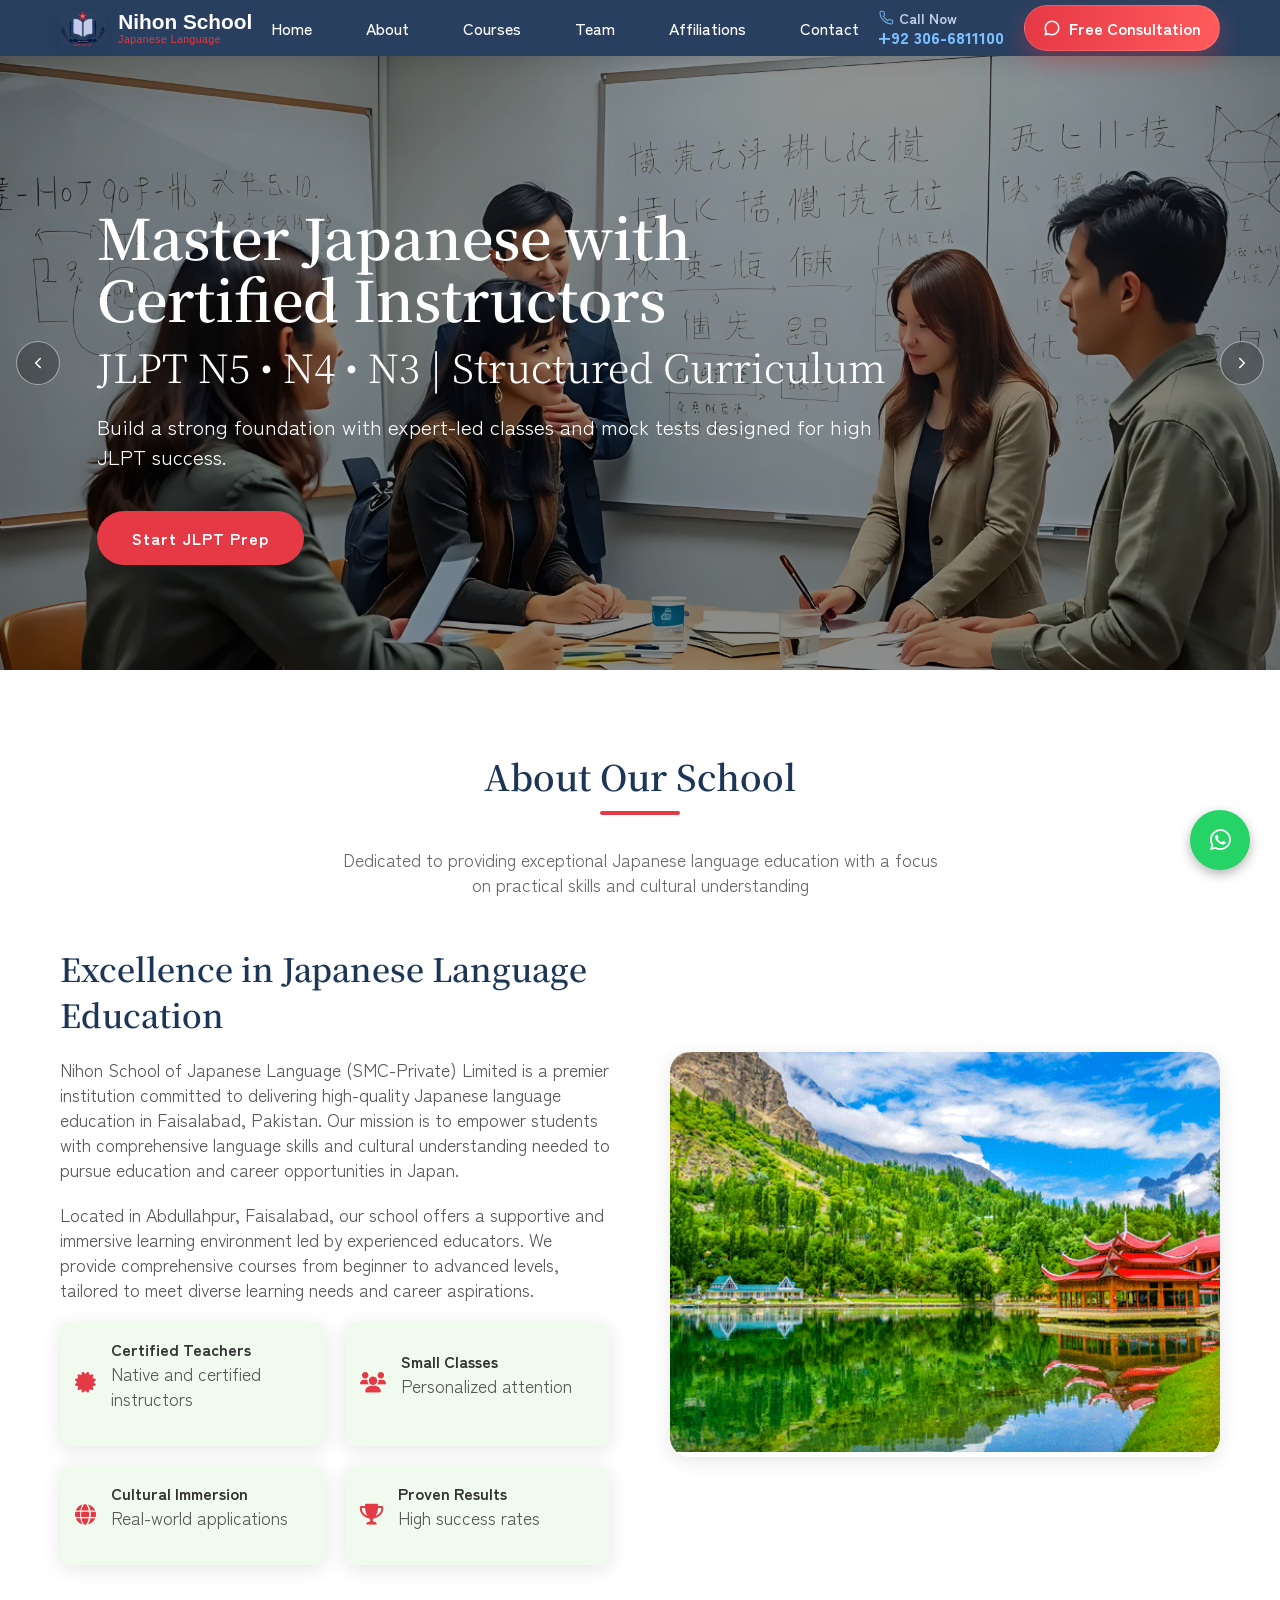
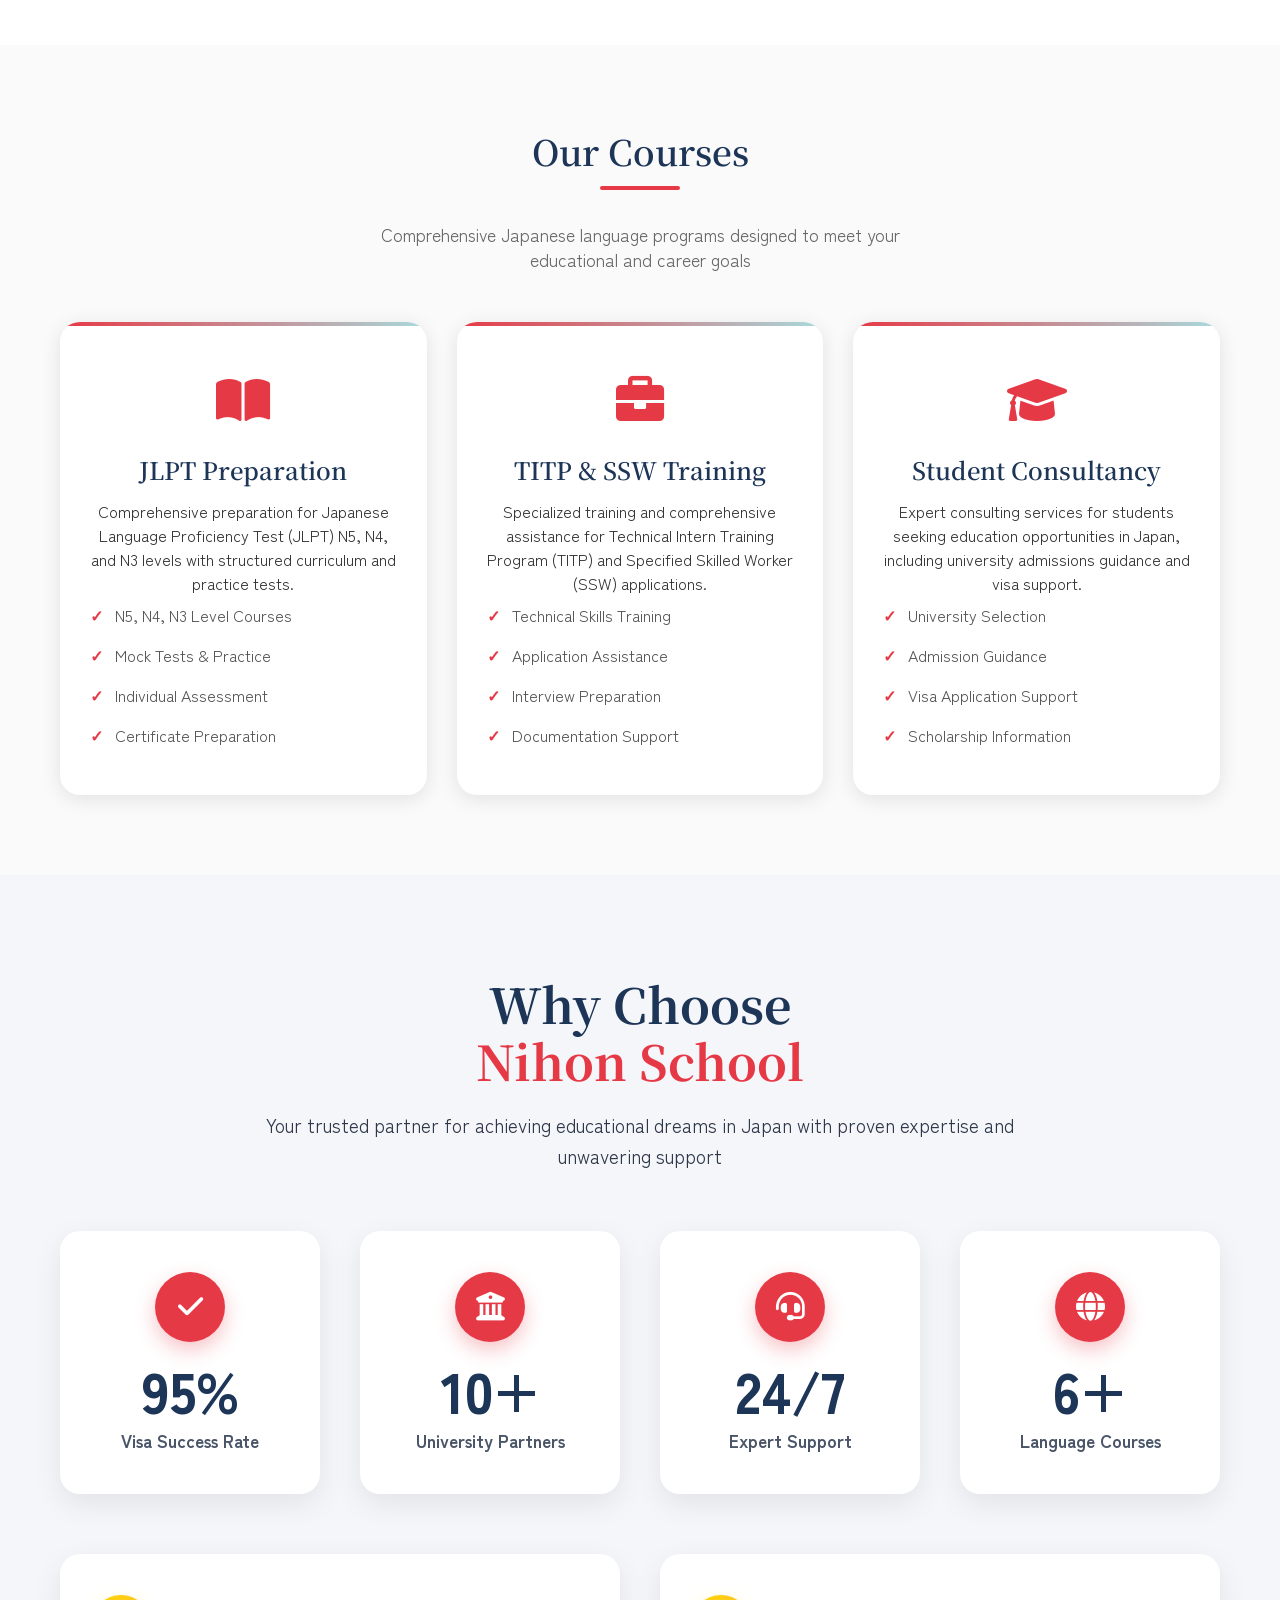
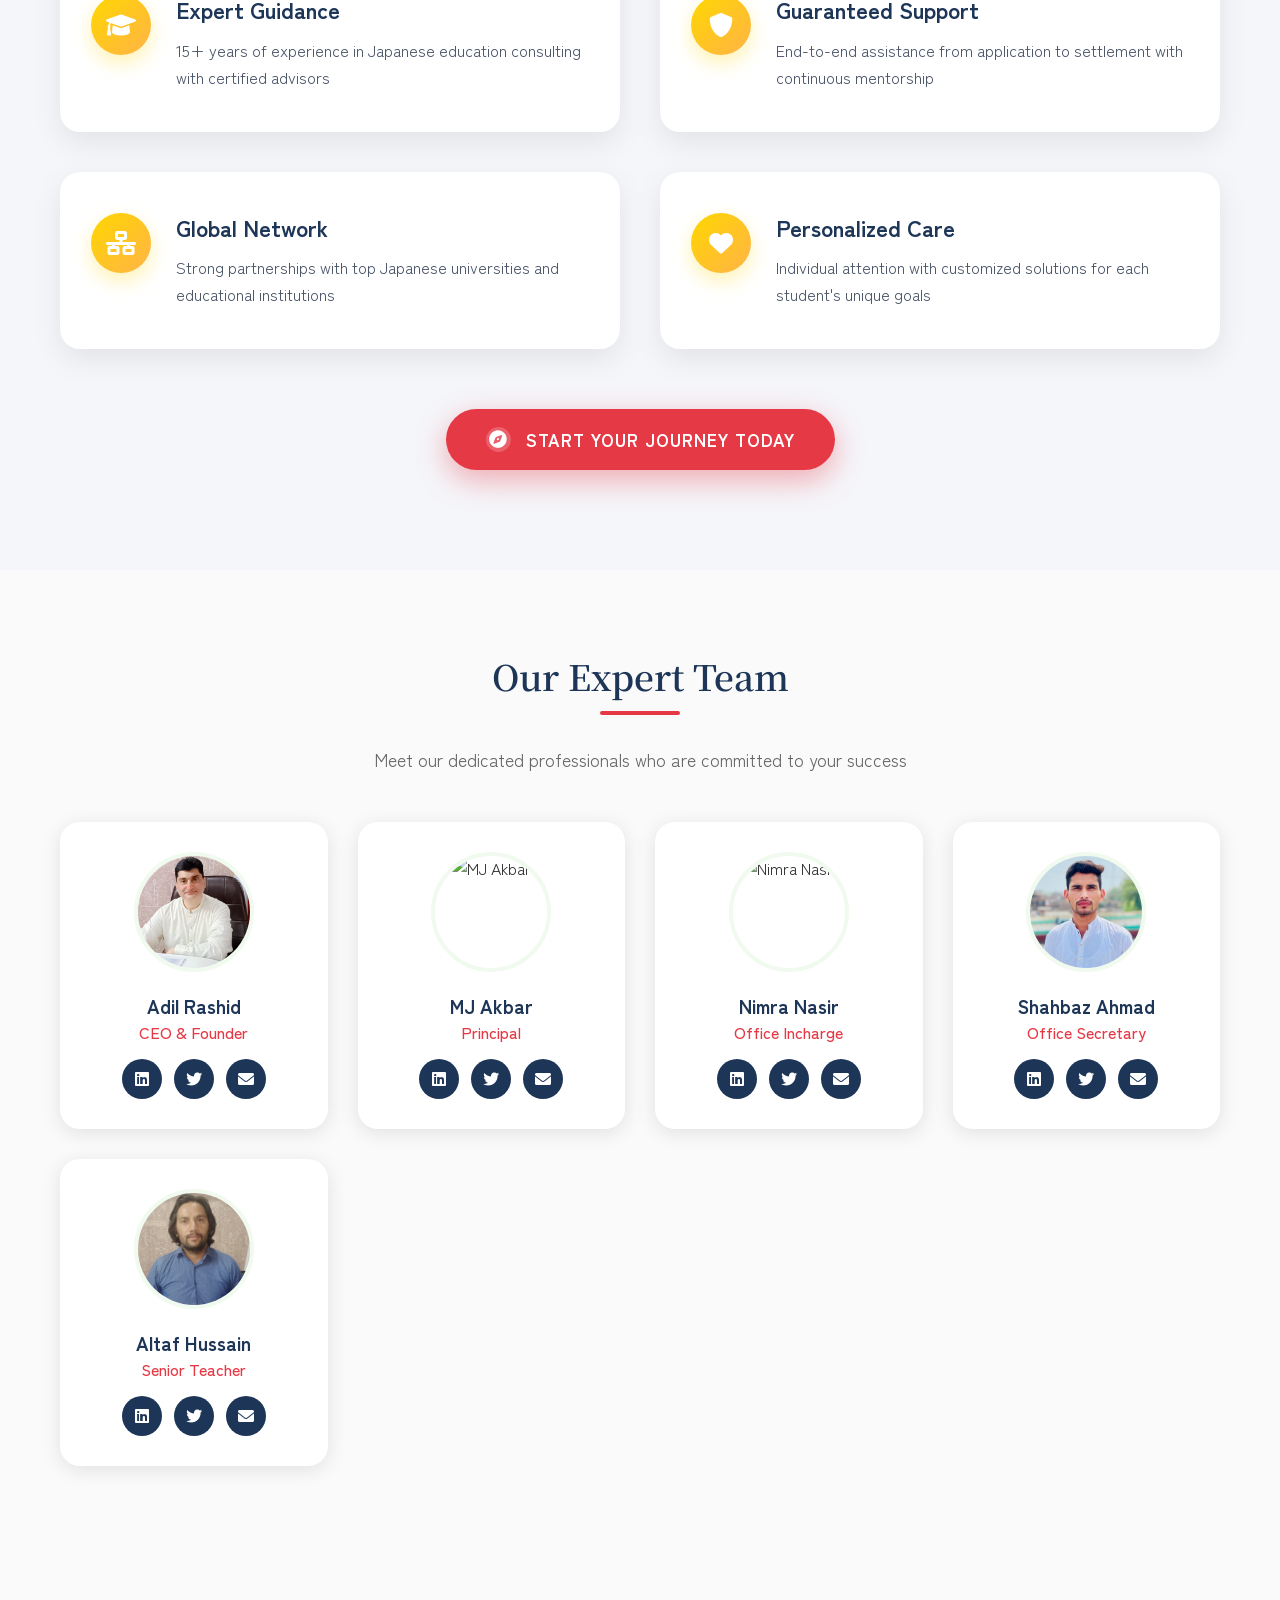
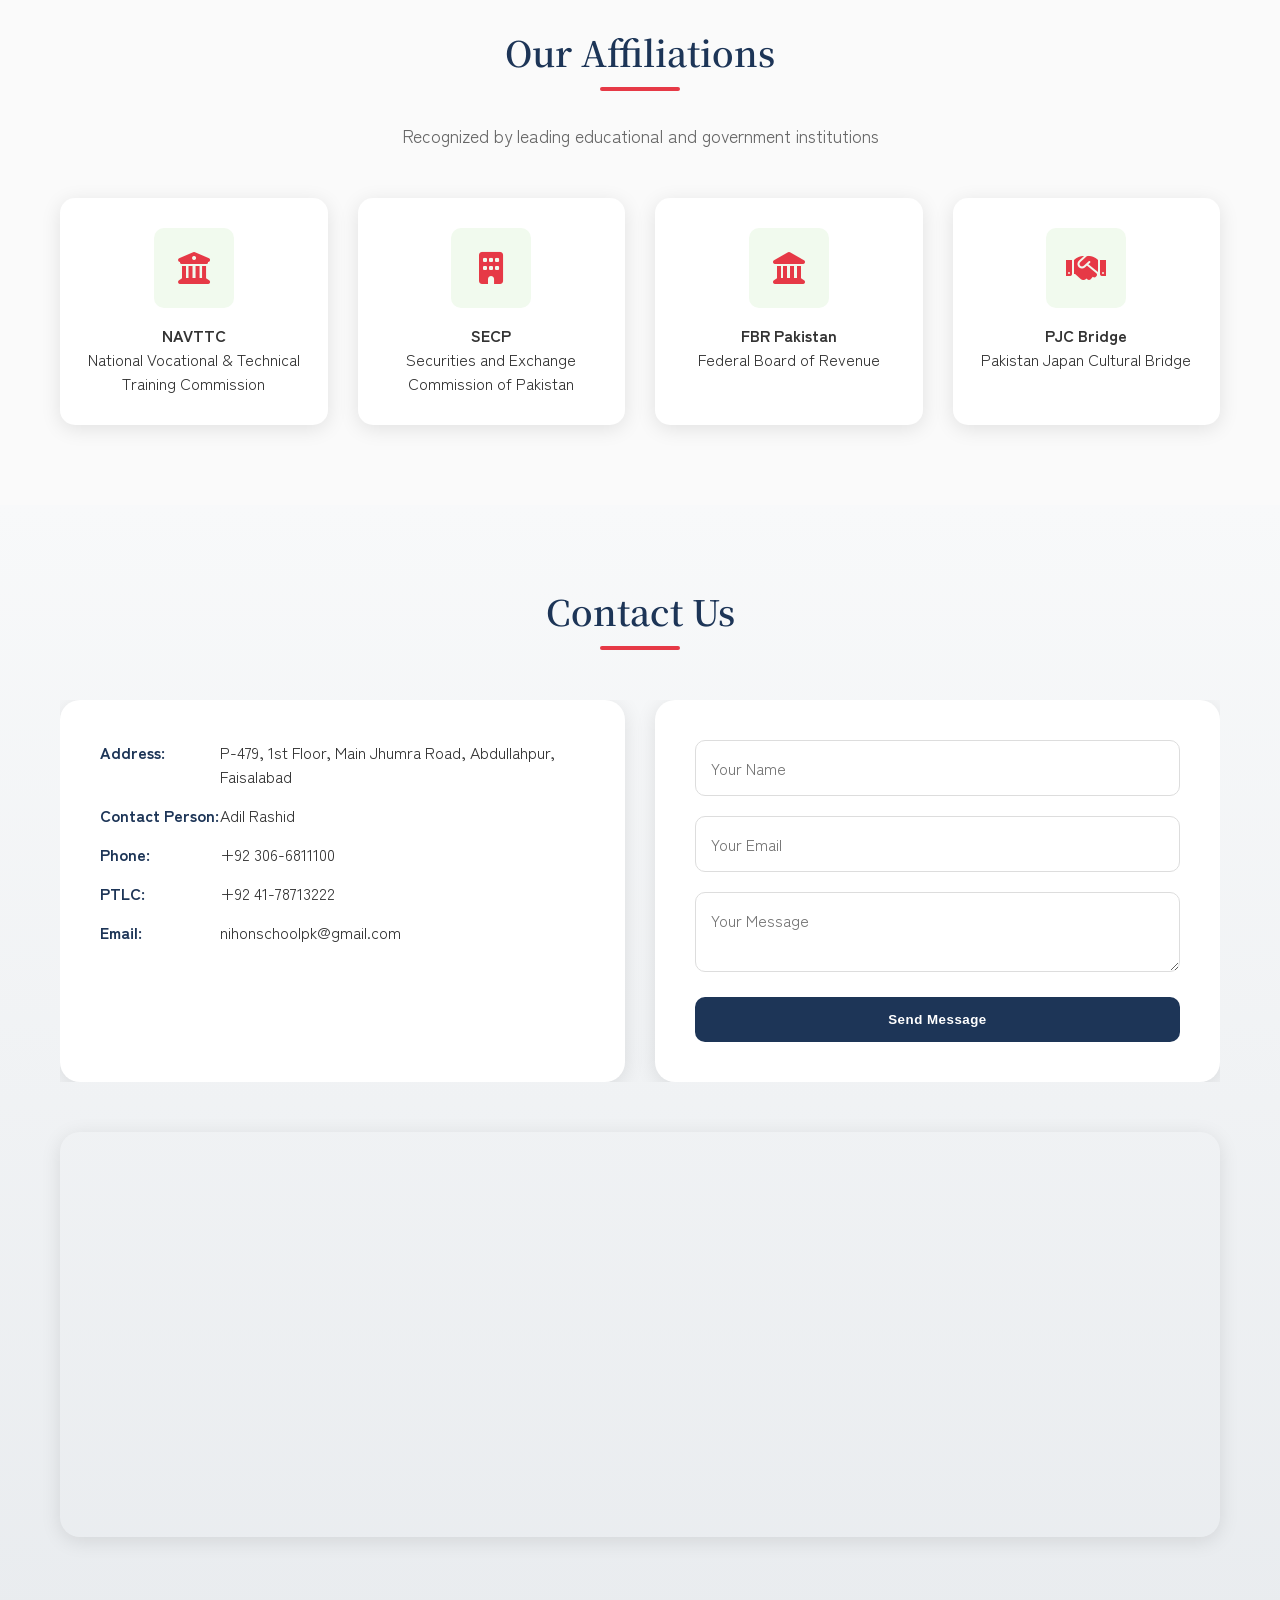
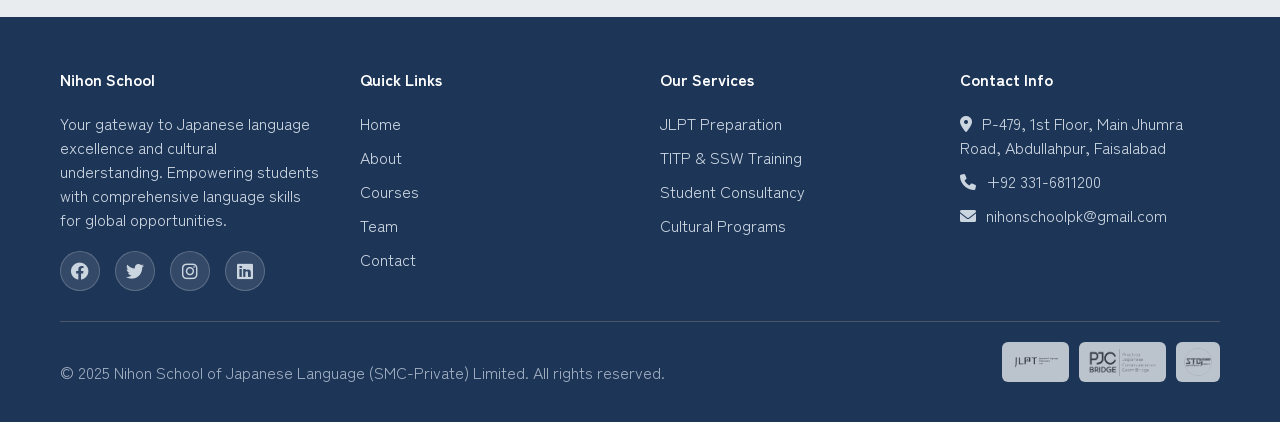
==== commit cc577d98: "Add files via upload" ====
--- a/index.html
+++ b/index.html
@@ -22,6 +22,11 @@
       box-sizing: border-box;
     }
 
+    html, body {
+      overflow-x: hidden;
+      max-width: 100%;
+    }
+
     :root {
       --primary: #1d3557;
       --secondary: #e63946;
@@ -53,9 +58,11 @@
     ul { list-style: none; }
 
     .container {
-      /* max-width: 1200px; */
+      max-width: 1200px;
       margin: 0 auto;
       padding: 0 20px;
+      width: 100%;
+      box-sizing: border-box;
     }
 
     .section-title {
@@ -634,8 +641,32 @@
     .member-photo img { width: 100%; height: 100%; object-fit: cover; }
     .member-name { font-size: 1.2em; font-weight: 600; color: var(--primary); }
     .member-role { color: var(--secondary); font-weight: 500; }
-    .member-social { margin-top: 12px; display: flex; justify-content: center; gap: 10px; }
-    .member-social a { width: 35px; height: 35px; border-radius: 50%; background: var(--light); display: flex; align-items: center; justify-content: center; color: var(--dark); }
+    .member-social {
+      margin-top: 15px;
+      display: flex;
+      justify-content: center;
+      gap: 12px;
+    }
+    .member-social a {
+      width: 40px;
+      height: 40px;
+      border-radius: 50%;
+      background: var(--primary);
+      display: flex;
+      align-items: center;
+      justify-content: center;
+      color: white;
+      transition: var(--transition);
+      text-decoration: none;
+    }
+    .member-social a:hover {
+      background: var(--secondary);
+      transform: translateY(-3px);
+      box-shadow: 0 5px 15px rgba(0,0,0,0.2);
+    }
+    .member-social a i {
+      font-size: 16px;
+    }
 
     /* ========== AFFILIATIONS ========== */
     .affiliations-grid { display: grid; grid-template-columns: repeat(auto-fit, minmax(200px, 1fr)); gap: 30px; margin-top: 50px; }
@@ -647,7 +678,14 @@
       background: linear-gradient(to bottom, #f8f9fa, #e9ecef);
     }
 
-    .contact-container { display: grid; grid-template-columns: 1fr 1fr; gap: 50px; margin-top: 50px; }
+    .contact-container {
+      display: grid;
+      grid-template-columns: 1fr 1fr;
+      gap: 30px;
+      margin-top: 50px;
+      max-width: 100%;
+      overflow: hidden;
+    }
     .contact-info { background: #fff; padding: 40px; border-radius: 20px; box-shadow: var(--shadow); }
     .contact-info p { margin-bottom: 15px; display: flex; align-items: flex-start; }
     .contact-info strong { min-width: 120px; color: var(--primary); }
@@ -664,12 +702,15 @@
       border-radius: 20px;
       overflow: hidden;
       box-shadow: var(--shadow);
+      width: 100%;
+      max-width: 100%;
     }
 
     .map iframe {
       width: 100%;
       height: 400px;
       border: 0;
+      max-width: 100%;
     }
 
     /* ========== FOOTER ========== */
@@ -728,6 +769,37 @@
       color: var(--secondary);
     }
 
+    .footer-social {
+      margin-top: 20px;
+      display: flex;
+      gap: 15px;
+    }
+
+    .footer-social-link {
+      width: 40px;
+      height: 40px;
+      border-radius: 50%;
+      background: rgba(255, 255, 255, 0.1);
+      display: flex;
+      align-items: center;
+      justify-content: center;
+      color: white;
+      text-decoration: none;
+      transition: var(--transition);
+      border: 1px solid rgba(255, 255, 255, 0.2);
+    }
+
+    .footer-social-link:hover {
+      background: var(--secondary);
+      border-color: var(--secondary);
+      transform: translateY(-3px);
+      box-shadow: 0 5px 15px rgba(230, 57, 70, 0.3);
+    }
+
+    .footer-social-link i {
+      font-size: 18px;
+    }
+
     .footer-bottom {
       border-top: 1px solid #4a5568;
       padding-top: 20px;
@@ -779,6 +851,60 @@
 
     .footer-badges img:hover {
       opacity: 1;
+    }
+
+    /* ========== FLOATING ACTION BUTTONS ========== */
+    .floating-buttons {
+      position: fixed;
+      bottom: 30px;
+      right: 30px;
+      display: flex;
+      flex-direction: column;
+      gap: 15px;
+      z-index: 1000;
+    }
+
+    #whatsapp-fab,
+    #scroll-top-fab {
+      width: 60px;
+      height: 60px;
+      border-radius: 50%;
+      border: none;
+      cursor: pointer;
+      display: flex;
+      align-items: center;
+      justify-content: center;
+      box-shadow: 0 4px 12px rgba(0, 0, 0, 0.3);
+      transition: all 0.3s ease;
+      font-size: 24px;
+      color: white;
+    }
+
+    #whatsapp-fab:hover,
+    #scroll-top-fab:hover {
+      transform: translateY(-3px);
+      box-shadow: 0 6px 20px rgba(0, 0, 0, 0.4);
+    }
+
+    #whatsapp-fab {
+      background: #25d366;
+    }
+
+    #whatsapp-fab:hover {
+      background: #128c7e;
+    }
+
+    #scroll-top-fab {
+      background: #e63946;
+    }
+
+    #scroll-top-fab:hover {
+      background: #d62828;
+    }
+
+    #whatsapp-fab i,
+    #scroll-top-fab i {
+      font-size: 24px;
     }
 
     /* ========== RESPONSIVE ========== */
@@ -836,9 +962,27 @@
 
       .contact-container {
         grid-template-columns: 1fr;
+        gap: 20px;
+        margin-top: 30px;
       }
       .contact-info, .contact-form {
         max-width: 100%;
+        padding: 25px;
+        box-sizing: border-box;
+      }
+      .contact-info p {
+        flex-direction: column;
+        align-items: flex-start;
+      }
+      .contact-info strong {
+        min-width: auto;
+        margin-bottom: 5px;
+      }
+      .map {
+        margin-top: 30px;
+      }
+      .map iframe {
+        height: 300px;
       }
 
       /* Footer Bottom Mobile */
@@ -856,6 +1000,25 @@
 
       .footer-badges {
         justify-content: center;
+      }
+
+      /* Floating Buttons Mobile */
+      .floating-buttons {
+        bottom: 20px;
+        right: 20px;
+        gap: 12px;
+      }
+
+      #whatsapp-fab,
+      #scroll-top-fab {
+        width: 50px;
+        height: 50px;
+        font-size: 20px;
+      }
+
+      #whatsapp-fab i,
+      #scroll-top-fab i {
+        font-size: 20px;
       }
     }
 
@@ -906,13 +1069,13 @@
 <!-- Navigation -->
 <nav>
   <div class="container nav-container">
-      <div class="logo">
+    <div class="logo">
         <img src="./logo.png" style="height: 35px;" alt="Logo">
         <div class="logo-text">
           <span style="font-size: 1.3em; font-weight: 700; color: #fff; font-family: 'Poppins', sans-serif;">Nihon School</span>
           <span style="font-size: 0.65em; font-weight: 400; color: #e63946; display: block; font-family: 'Poppins', sans-serif; letter-spacing: 0.5px;">Japanese Language</span>
         </div>
-      </div>
+    </div>
     <div class="menu-toggle" id="mobile-menu">☰</div>
     <ul class="nav-links" id="nav-links">
       <li><a href="#home">Home</a></li>
@@ -930,8 +1093,8 @@
 			  </svg>
 			Call Now
 		</span>
-        <a href="tel:+923216536010" aria-label="Call Now">
-          +92 321 6536010
+        <a href="tel:+923066811100" aria-label="Call Now">
+          +92 306-6811100
         </a>
       </div>
       <a class="btn-cta" href="#contact" aria-label="Free Consultation">
@@ -1016,7 +1179,7 @@
       </div>
     </div>
   </div>
-  </section>
+</section>
 
 <!-- Courses Section -->
 <section id="courses">
@@ -1149,7 +1312,7 @@
           <a href="#"><i class="fab fa-linkedin"></i></a>
           <a href="#"><i class="fab fa-twitter"></i></a>
           <a href="#"><i class="fas fa-envelope"></i></a>
-        </div>
+      </div>
       </div>
       <div class="team-member">
         <div class="member-photo"><img src="./men.jpg" alt="MJ Akbar"></div>
@@ -1159,7 +1322,7 @@
           <a href="#"><i class="fab fa-linkedin"></i></a>
           <a href="#"><i class="fab fa-twitter"></i></a>
           <a href="#"><i class="fas fa-envelope"></i></a>
-        </div>
+      </div>
       </div>
       <div class="team-member">
         <div class="member-photo"><img src="./women.jpg" alt="Nimra Nasir"></div>
@@ -1193,7 +1356,7 @@
       </div>
     </div>
   </div>
-  </section>
+</section>
 
 <!-- Affiliations Section -->
 <section id="affiliations">
@@ -1223,7 +1386,7 @@
       </div>
     </div>
   </div>
-  </section>
+</section>
 
 <!-- Contact Section -->
 <section id="contact">
@@ -1232,10 +1395,9 @@
     <div class="contact-container">
       <div class="contact-info">
         <p><strong>Address:</strong> P-479, 1st Floor, Main Jhumra Road, Abdullahpur, Faisalabad</p>
-        <p><strong>Contact Person:</strong> M. Akbar</p>
-        <p><strong>Phone:</strong> +92 331-6811200</p>
-        <p><strong>Mobile:</strong> +92 321-6536010</p>
-        <p><strong>Fax:</strong> +92 321-6536010</p>
+        <p><strong>Contact Person:</strong> Adil Rashid</p>
+        <p><strong>Phone:</strong> +92 306-6811100</p>
+        <p><strong>PTLC:</strong> +92 41-78713222</p>
         <p><strong>Email:</strong> <a href="mailto:nihonschoolpk@gmail.com">nihonschoolpk@gmail.com</a></p>
       </div>
       <div class="contact-form">
@@ -1251,7 +1413,7 @@
       <iframe src="https://maps.google.com/maps?q=31.42333,73.10722&z=15&output=embed" allowfullscreen="" loading="lazy"></iframe>
     </div>
   </div>
-  </section>
+</section>
 
 <!-- Footer -->
 <footer>
@@ -1260,11 +1422,11 @@
       <div class="footer-section">
         <h4>Nihon School</h4>
         <p>Your gateway to Japanese language excellence and cultural understanding. Empowering students with comprehensive language skills for global opportunities.</p>
-        <div style="margin-top: 20px;">
-          <a href="#" style="margin-right: 15px;"><i class="fab fa-facebook"></i></a>
-          <a href="#" style="margin-right: 15px;"><i class="fab fa-twitter"></i></a>
-          <a href="#" style="margin-right: 15px;"><i class="fab fa-instagram"></i></a>
-          <a href="#"><i class="fab fa-linkedin"></i></a>
+        <div class="footer-social">
+          <a href="#" class="footer-social-link"><i class="fab fa-facebook"></i></a>
+          <a href="#" class="footer-social-link"><i class="fab fa-twitter"></i></a>
+          <a href="#" class="footer-social-link"><i class="fab fa-instagram"></i></a>
+          <a href="#" class="footer-social-link"><i class="fab fa-linkedin"></i></a>
         </div>
       </div>
 
@@ -1447,5 +1609,49 @@
   });
 </script>
 
+<!-- Floating Action Buttons -->
+<div class="floating-buttons">
+  <button id="whatsapp-fab" class="fab whatsapp" onclick="openWhatsApp()" title="Contact on WhatsApp">
+    <i class="fab fa-whatsapp"></i>
+  </button>
+  <button id="scroll-top-fab" class="fab scroll-top" onclick="scrollToTop()" title="Scroll to Top">
+    <i class="fas fa-arrow-up"></i>
+  </button>
+</div>
+
+<script>
+  // WhatsApp Function
+  function openWhatsApp() {
+    const phoneNumber = "03066811100";
+    const message = "Hello! I'm interested in learning more about Nihon School's Japanese language courses.";
+    const url = `https://wa.me/${phoneNumber}?text=${encodeURIComponent(message)}`;
+    window.open(url, '_blank');
+  }
+
+  // Scroll to Top Function
+  function scrollToTop() {
+    window.scrollTo({
+      top: 0,
+      behavior: 'smooth'
+    });
+  }
+
+  // Show/Hide Scroll to Top Button
+  window.addEventListener('scroll', function() {
+    const scrollTopBtn = document.getElementById('scroll-top-fab');
+    if (window.pageYOffset > 300) {
+      scrollTopBtn.style.display = 'flex';
+    } else {
+      scrollTopBtn.style.display = 'none';
+    }
+  });
+
+  // Initially hide scroll to top button
+  document.addEventListener('DOMContentLoaded', function() {
+    const scrollTopBtn = document.getElementById('scroll-top-fab');
+    scrollTopBtn.style.display = 'none';
+  });
+</script>
+
 </body>
 </html>
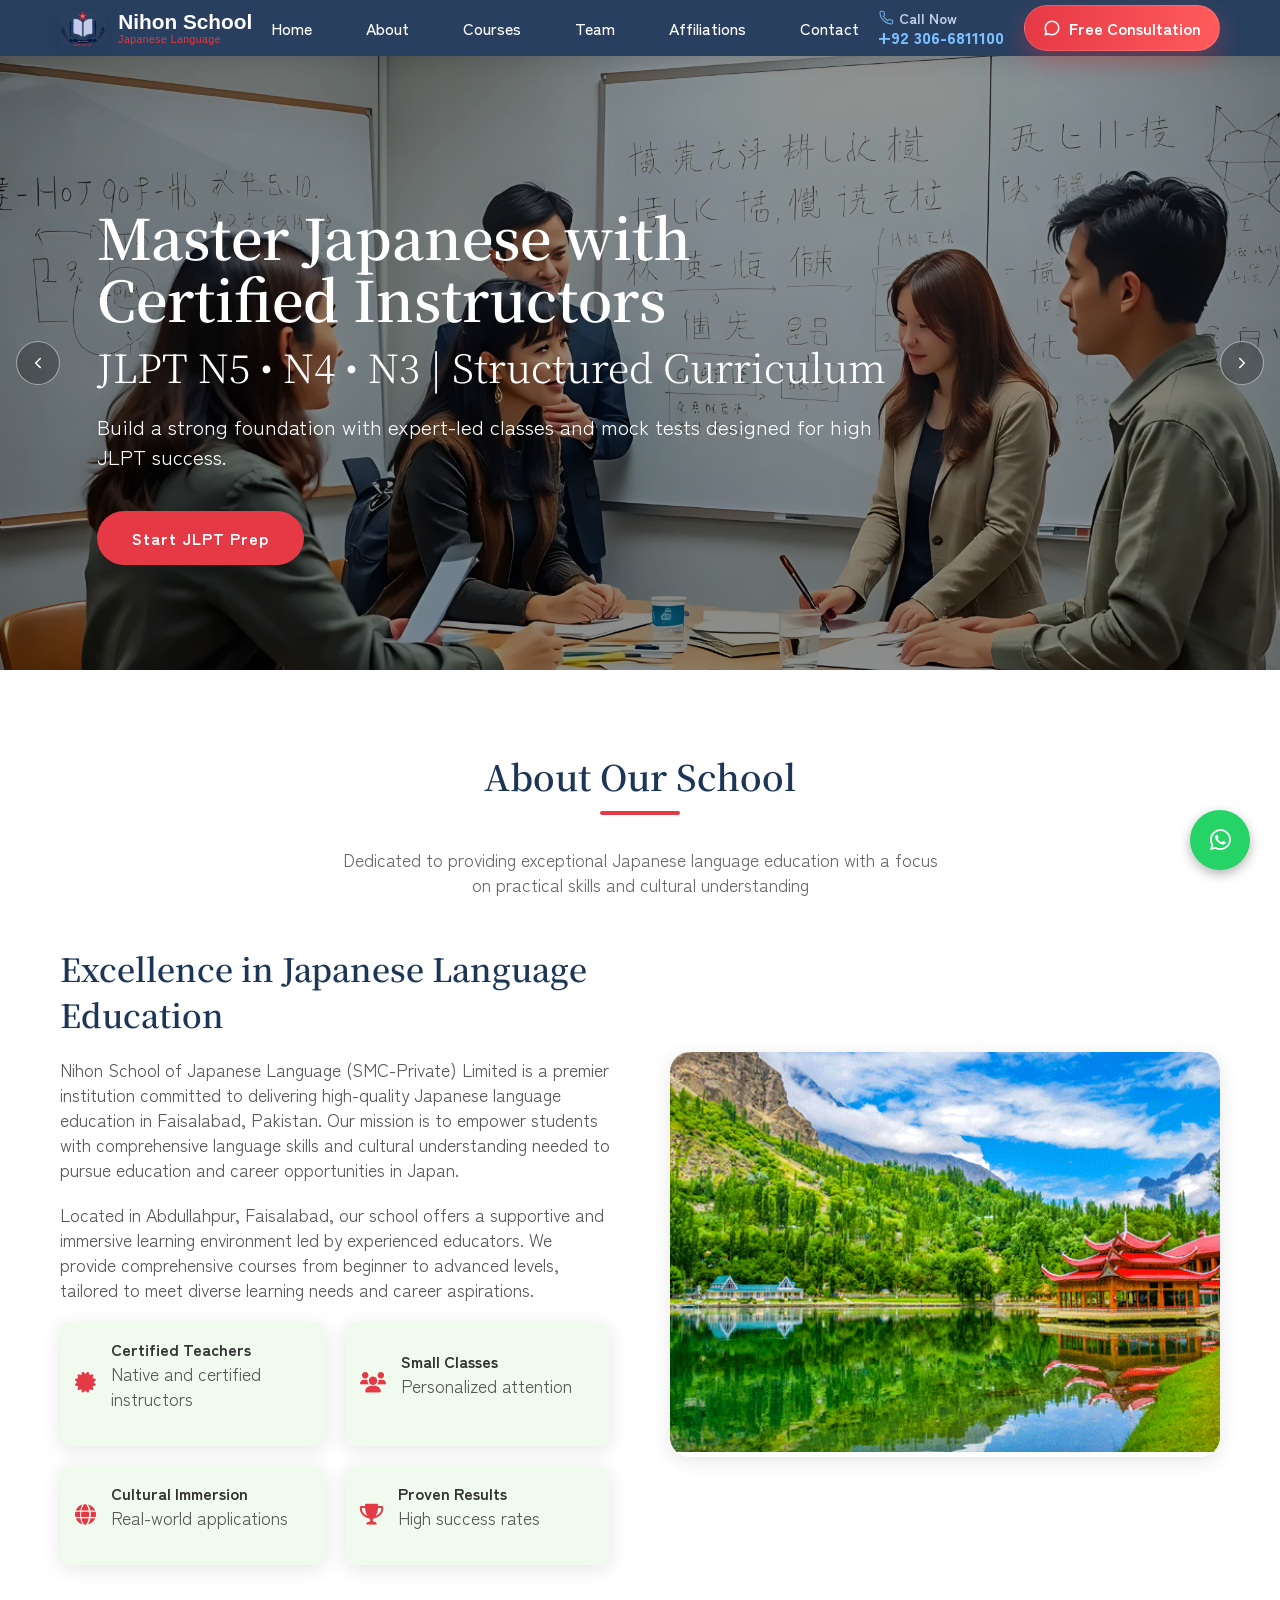
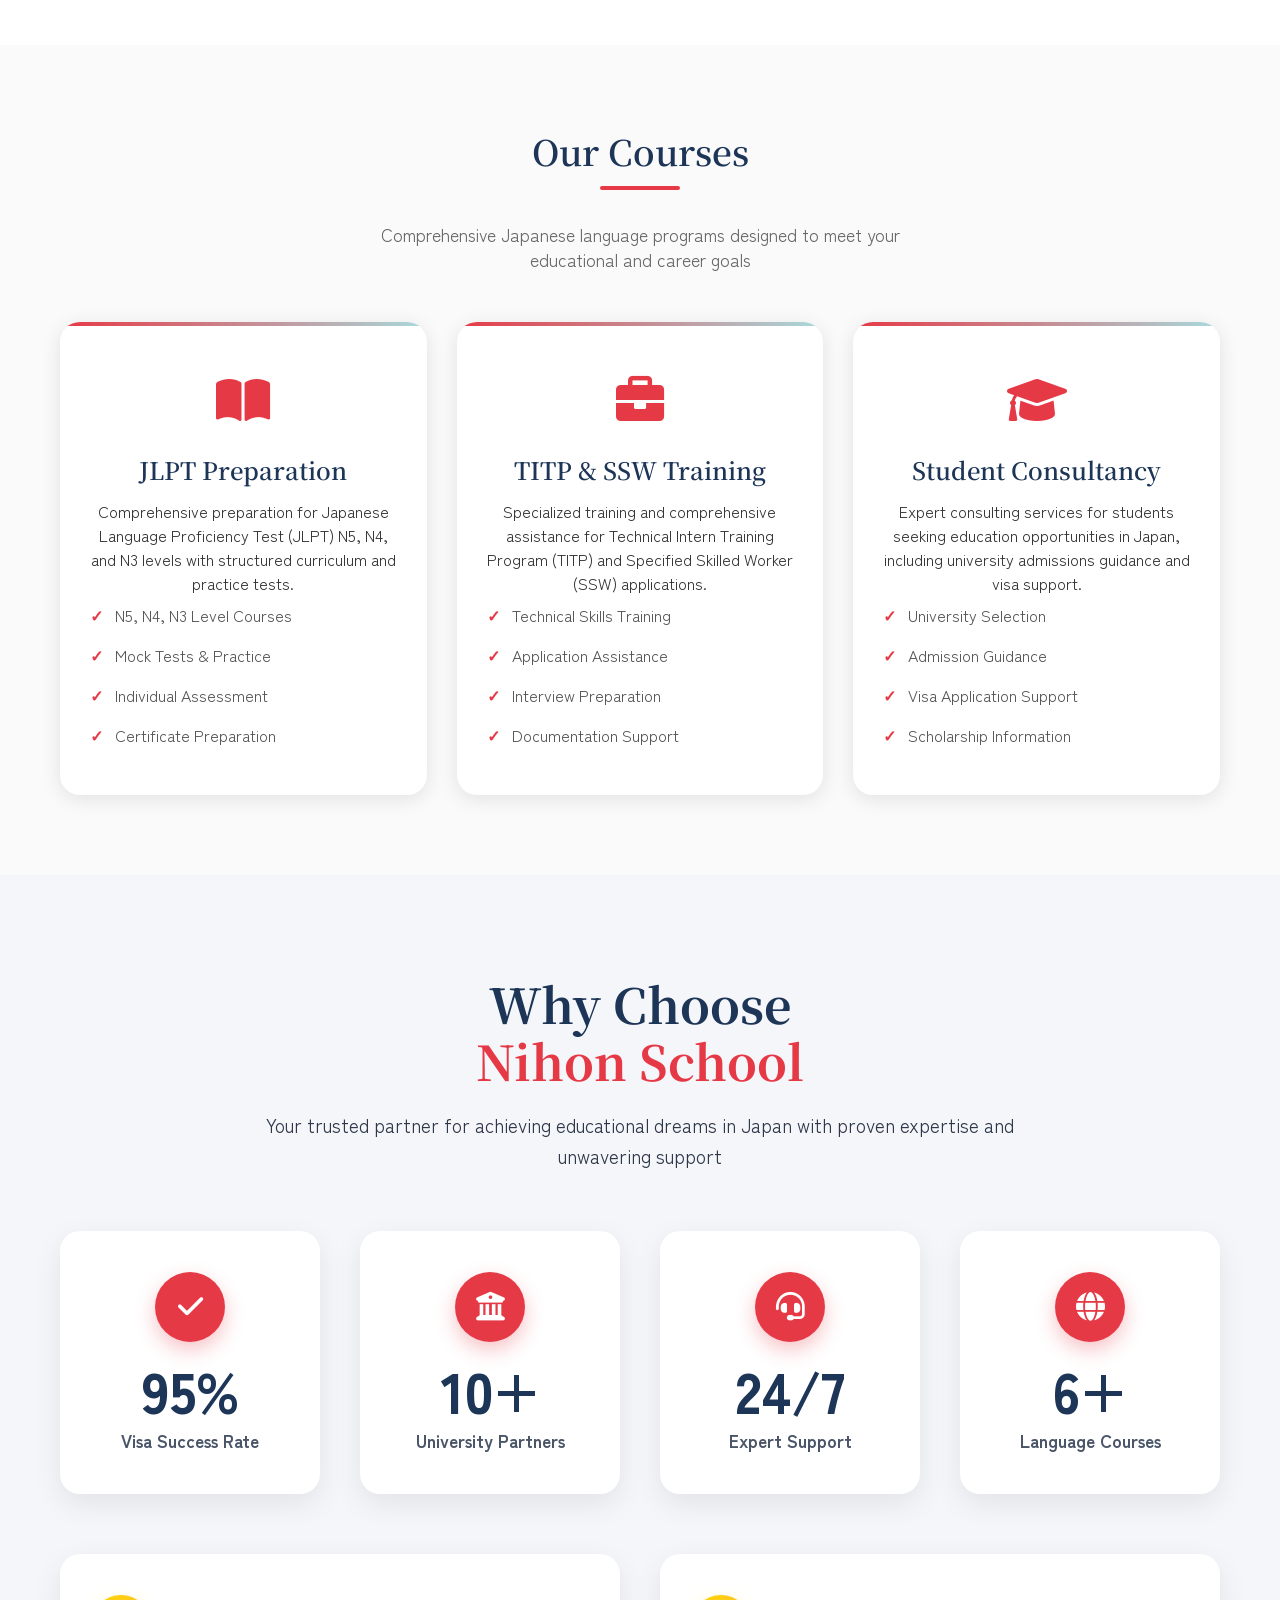
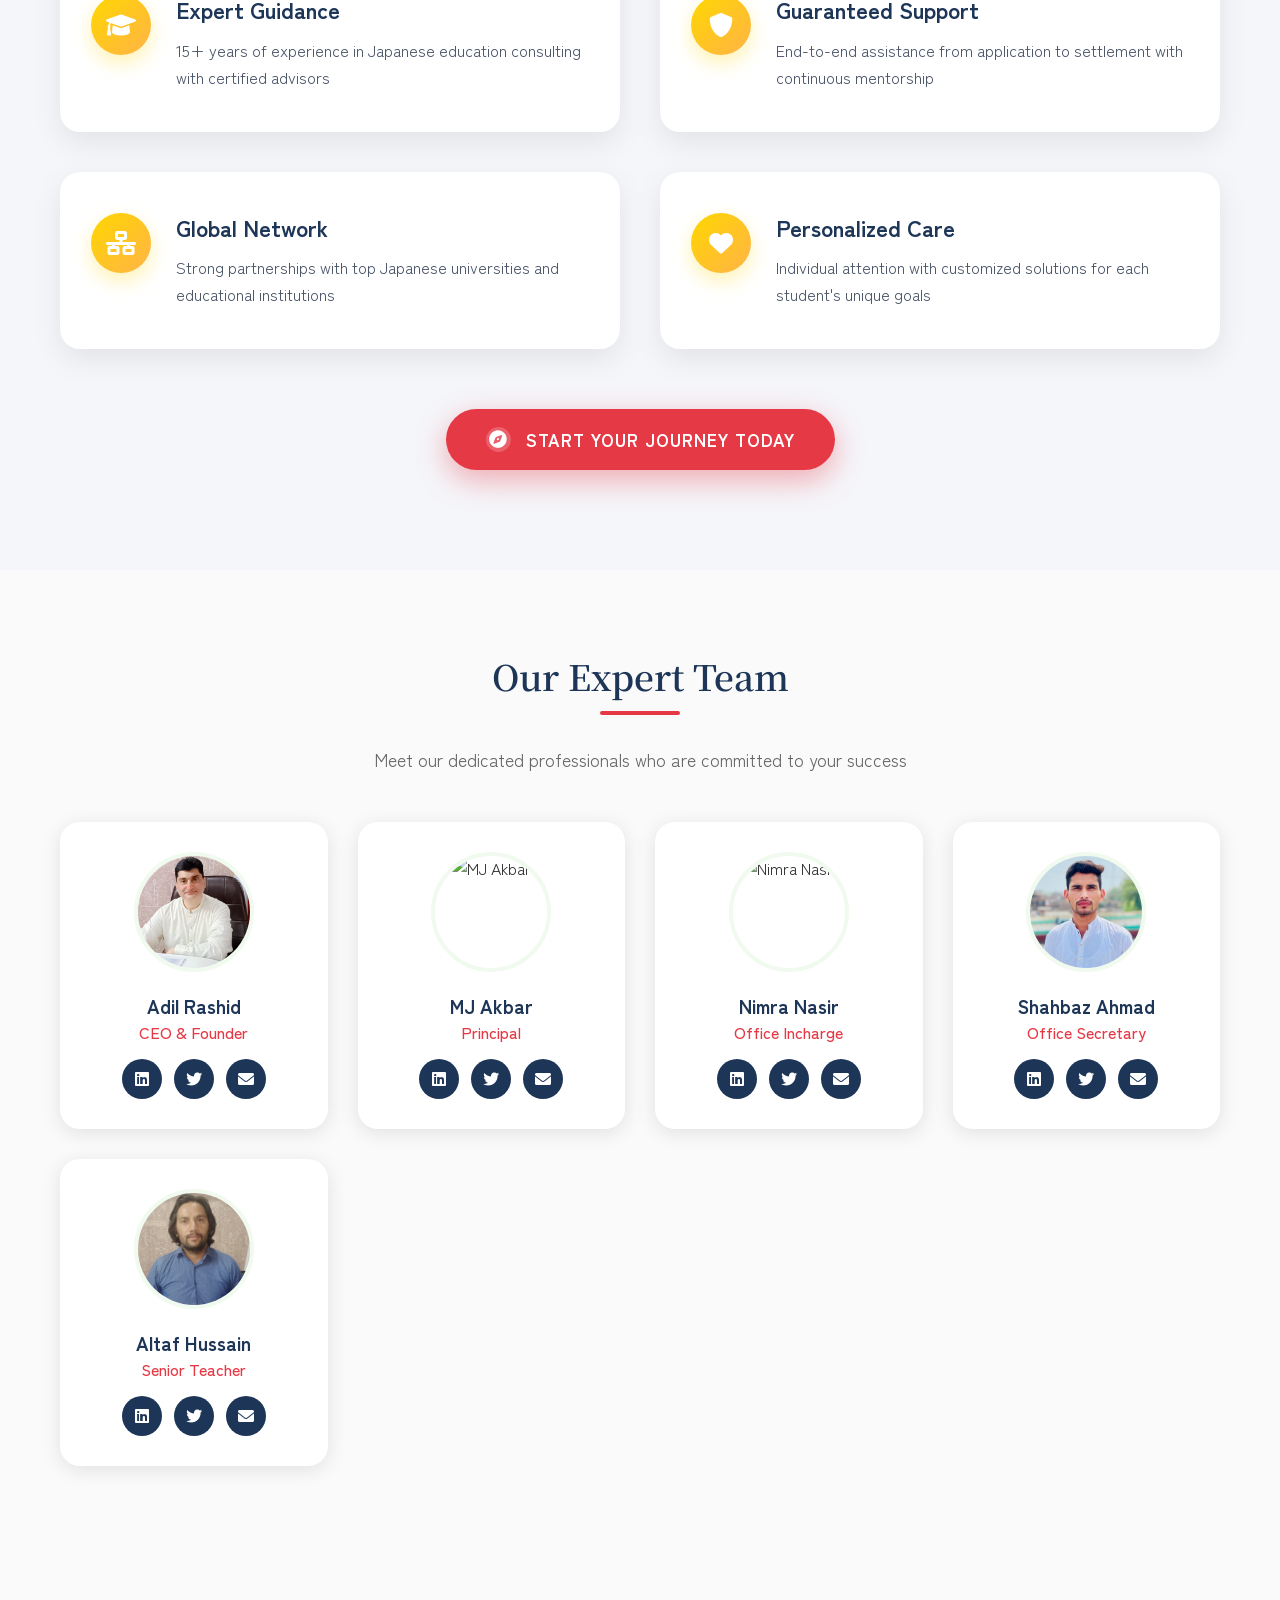
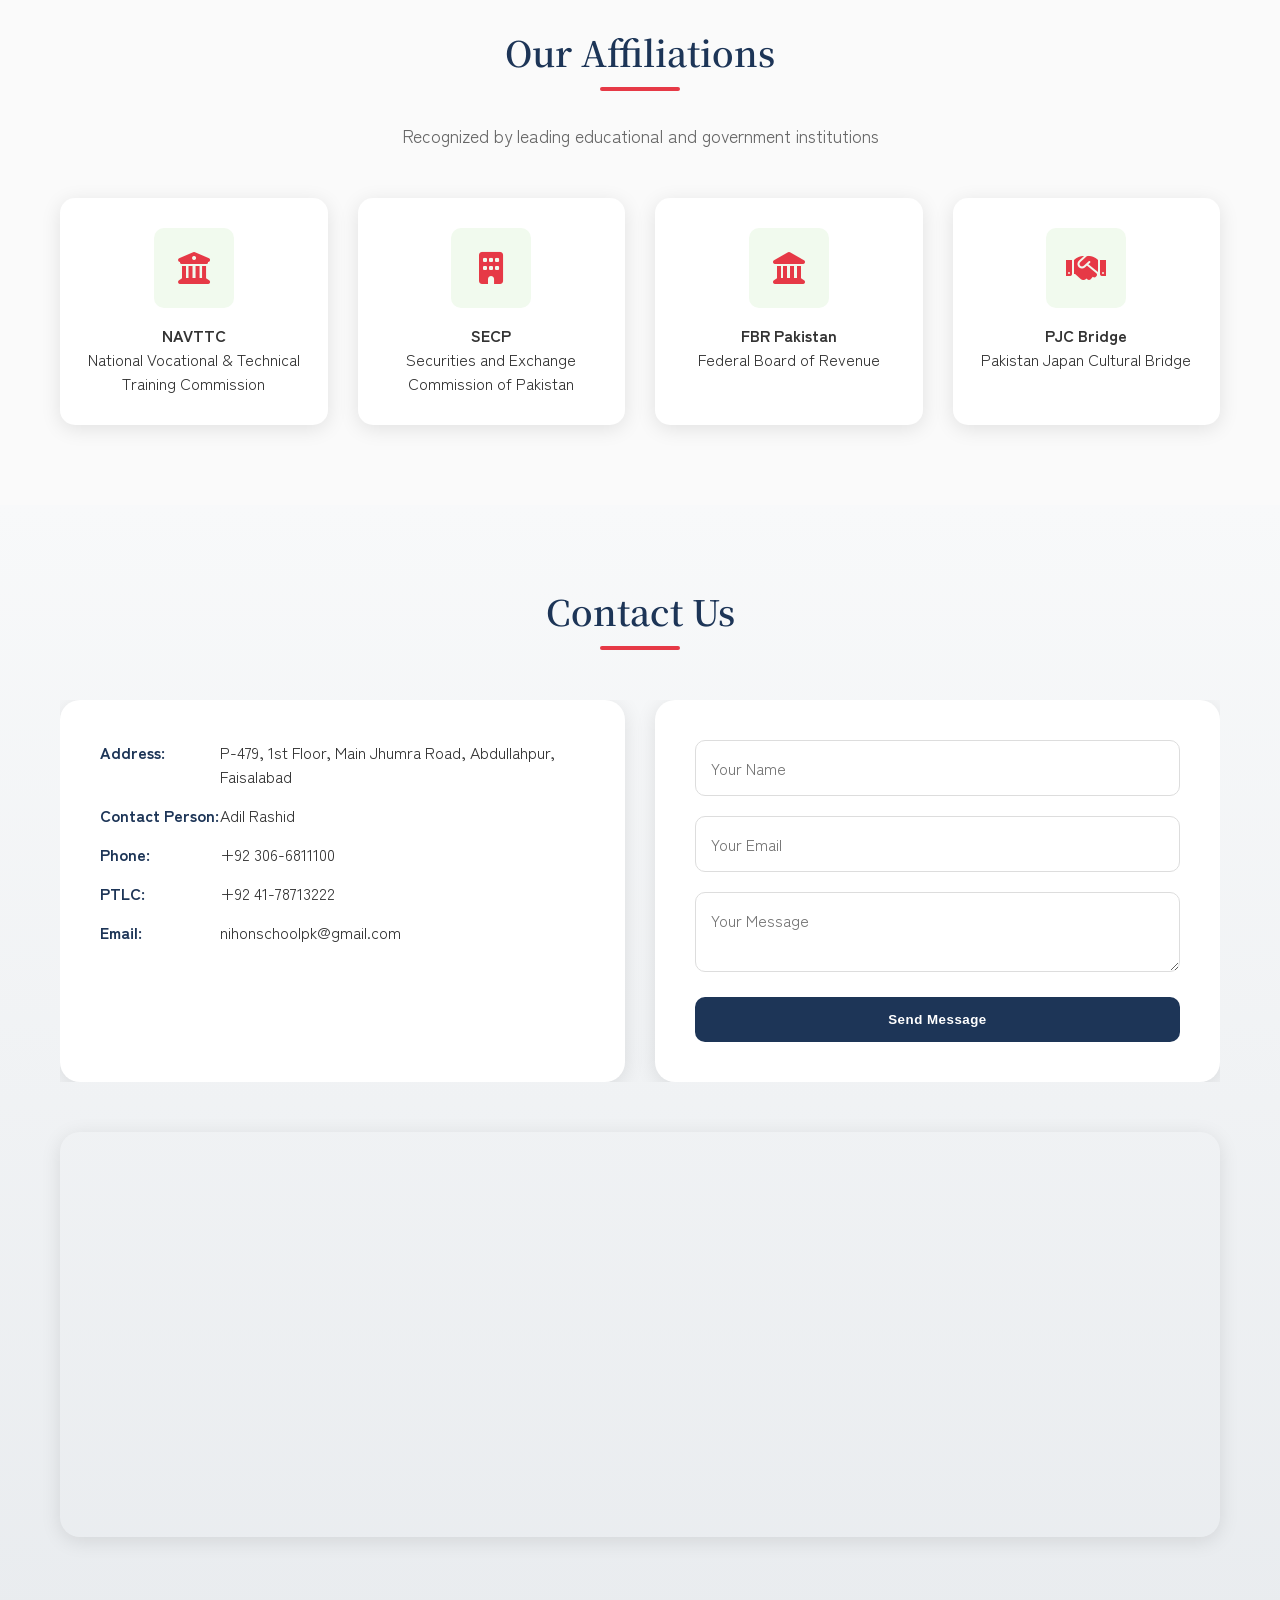
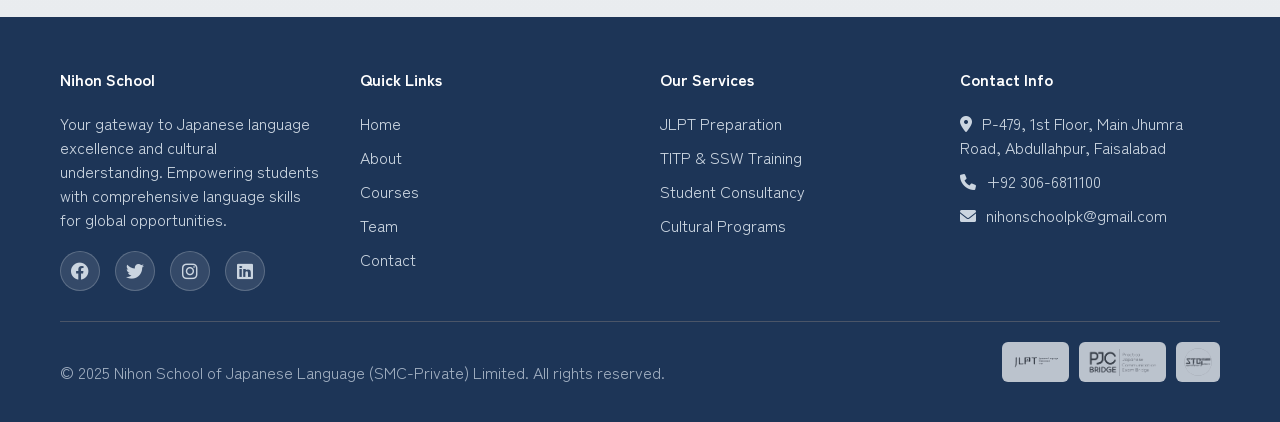
==== commit 434be1c0: "Add files via upload" ====
--- a/index.html
+++ b/index.html
@@ -1454,7 +1454,7 @@
       <div class="footer-section">
         <h4>Contact Info</h4>
         <p><i class="fas fa-map-marker-alt" style="margin-right: 10px;"></i>P-479, 1st Floor, Main Jhumra Road, Abdullahpur, Faisalabad</p>
-        <p><i class="fas fa-phone" style="margin-right: 10px;"></i>+92 331-6811200</p>
+        <p><i class="fas fa-phone" style="margin-right: 10px;"></i>+92 306-6811100</p>
         <p><i class="fas fa-envelope" style="margin-right: 10px;"></i>nihonschoolpk@gmail.com</p>
       </div>
     </div>
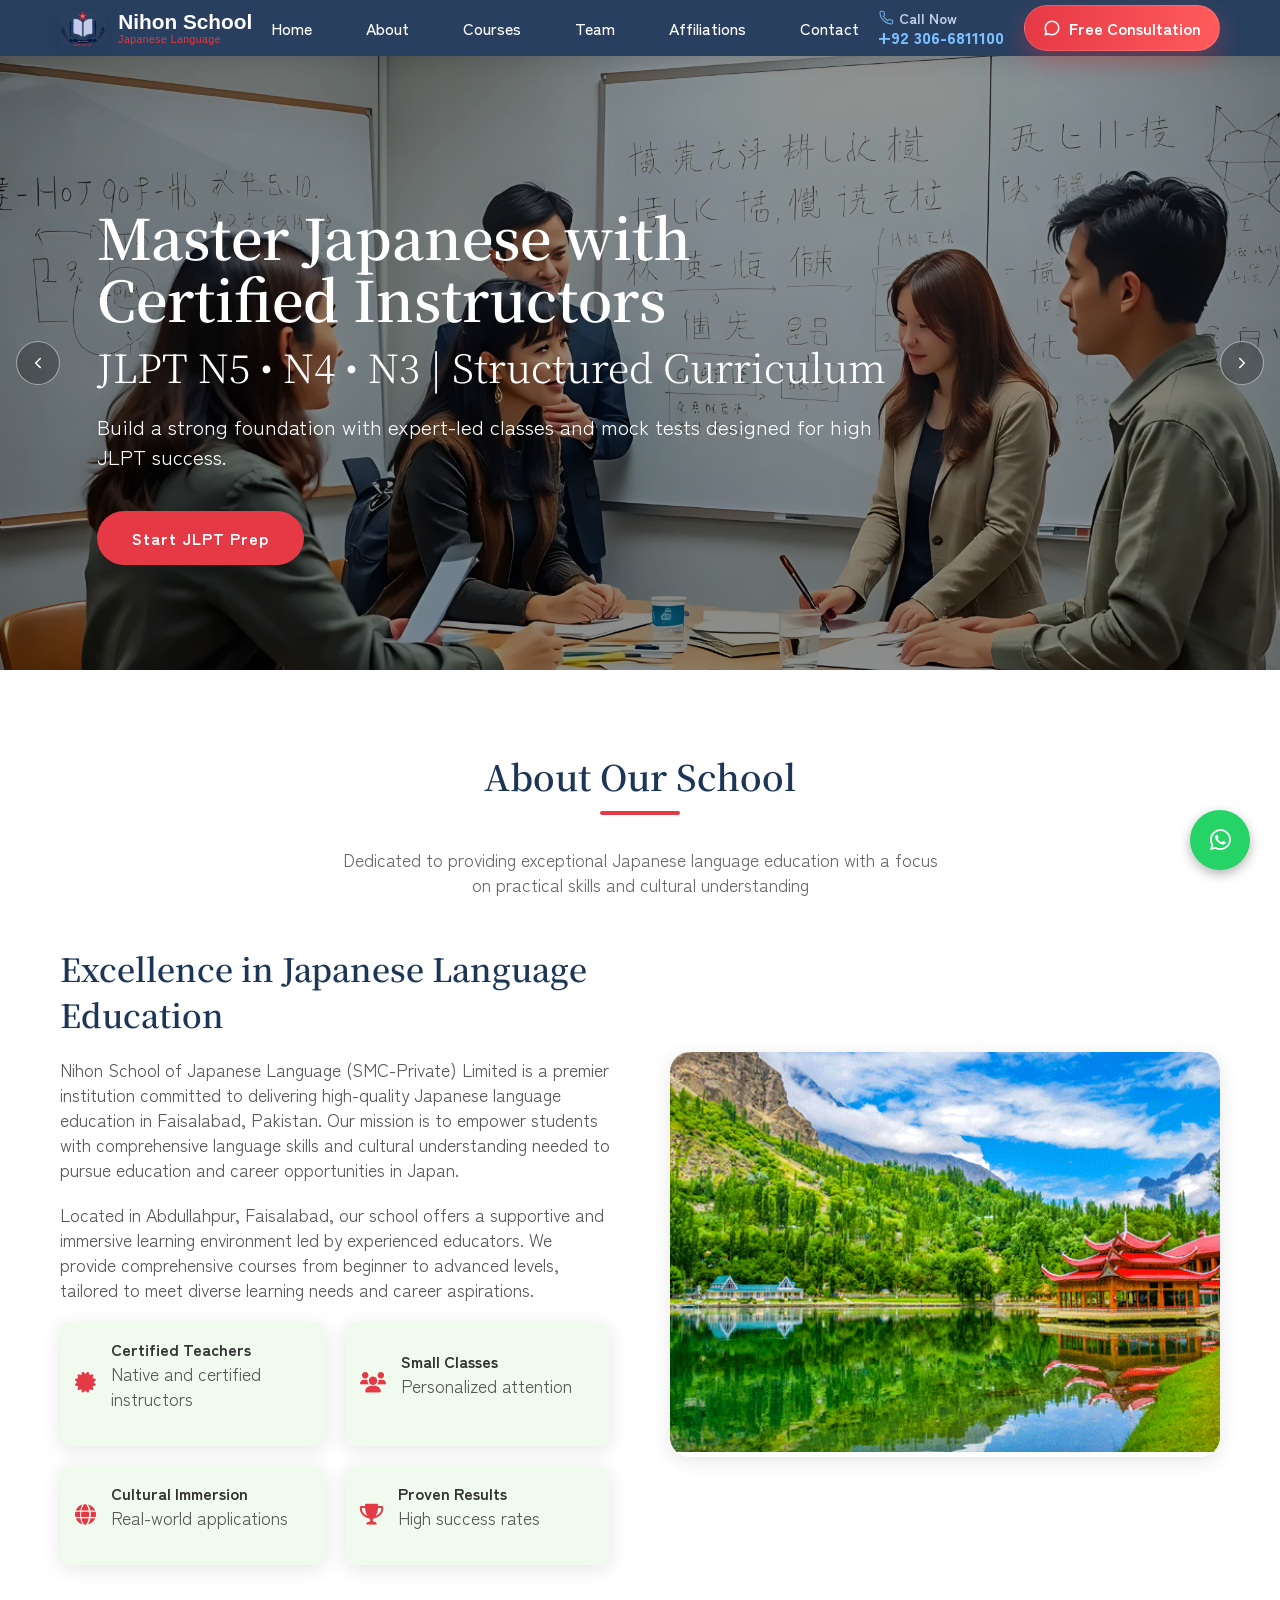
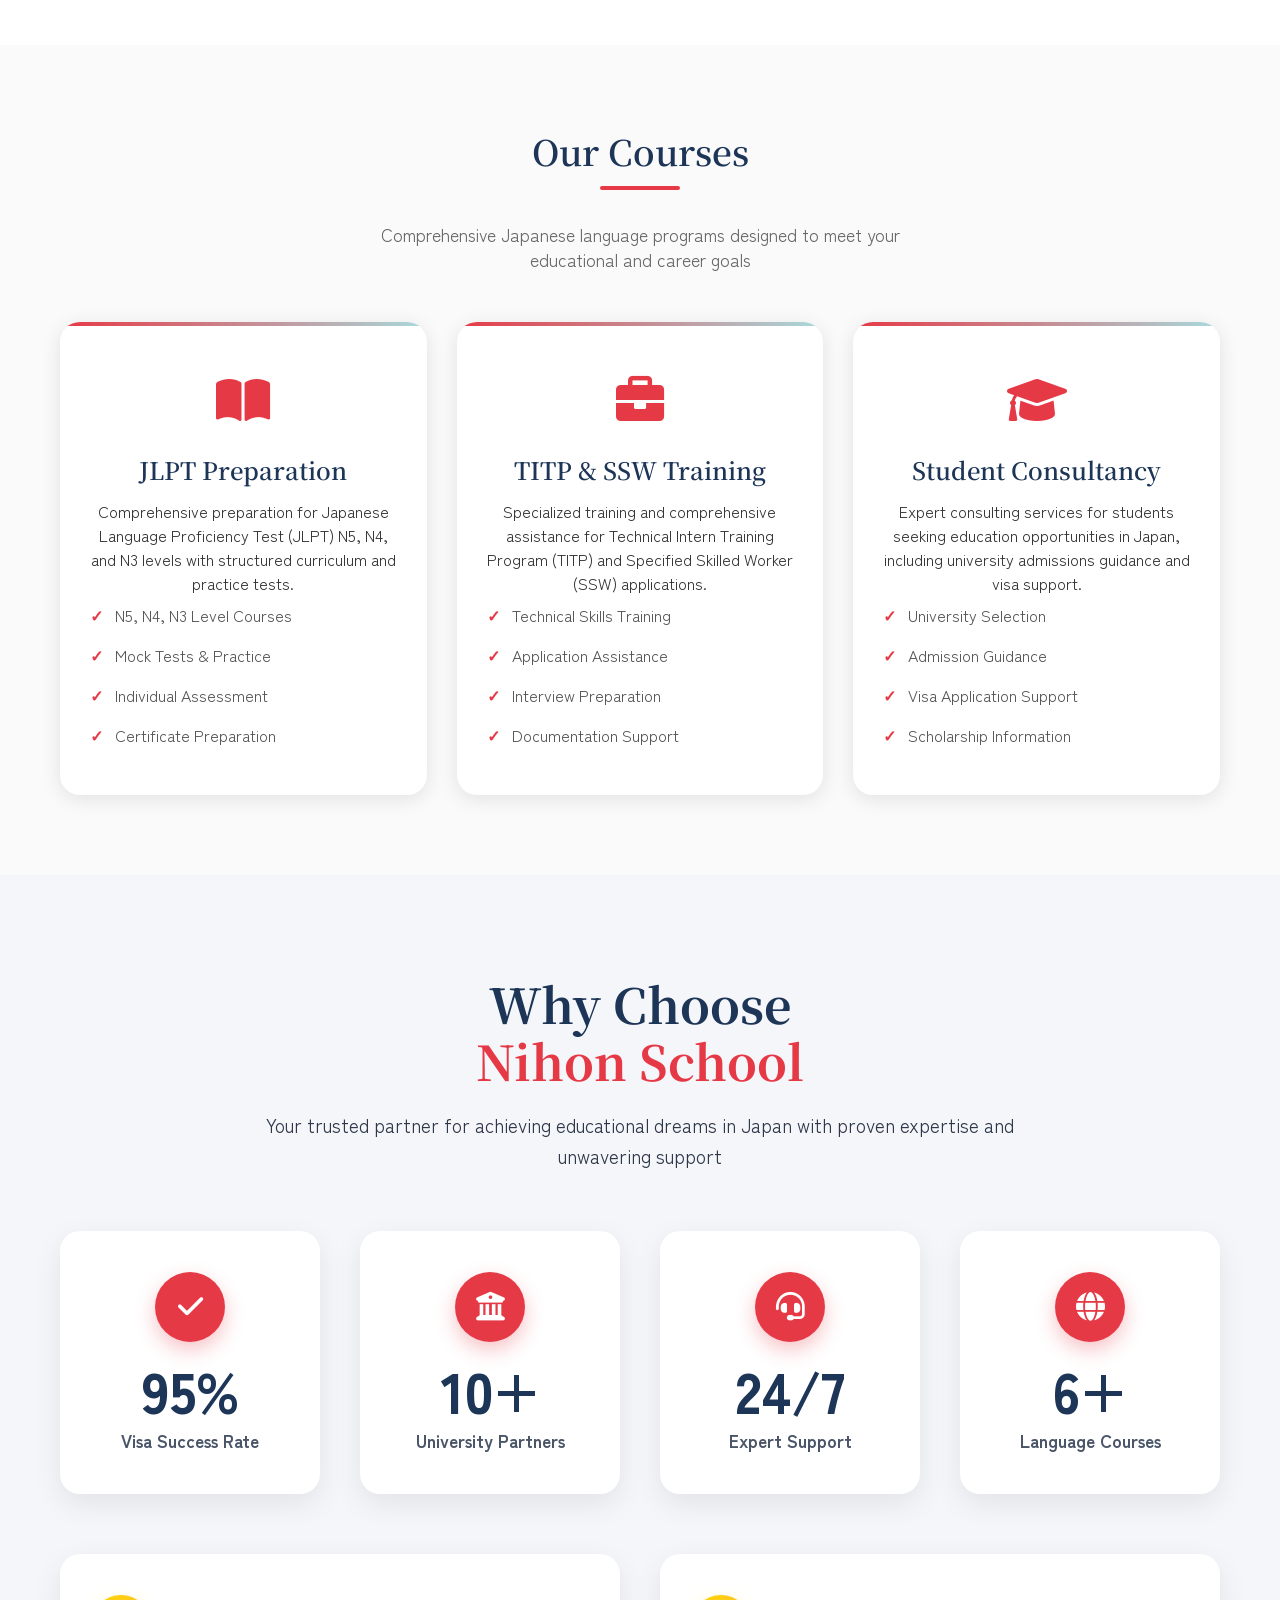
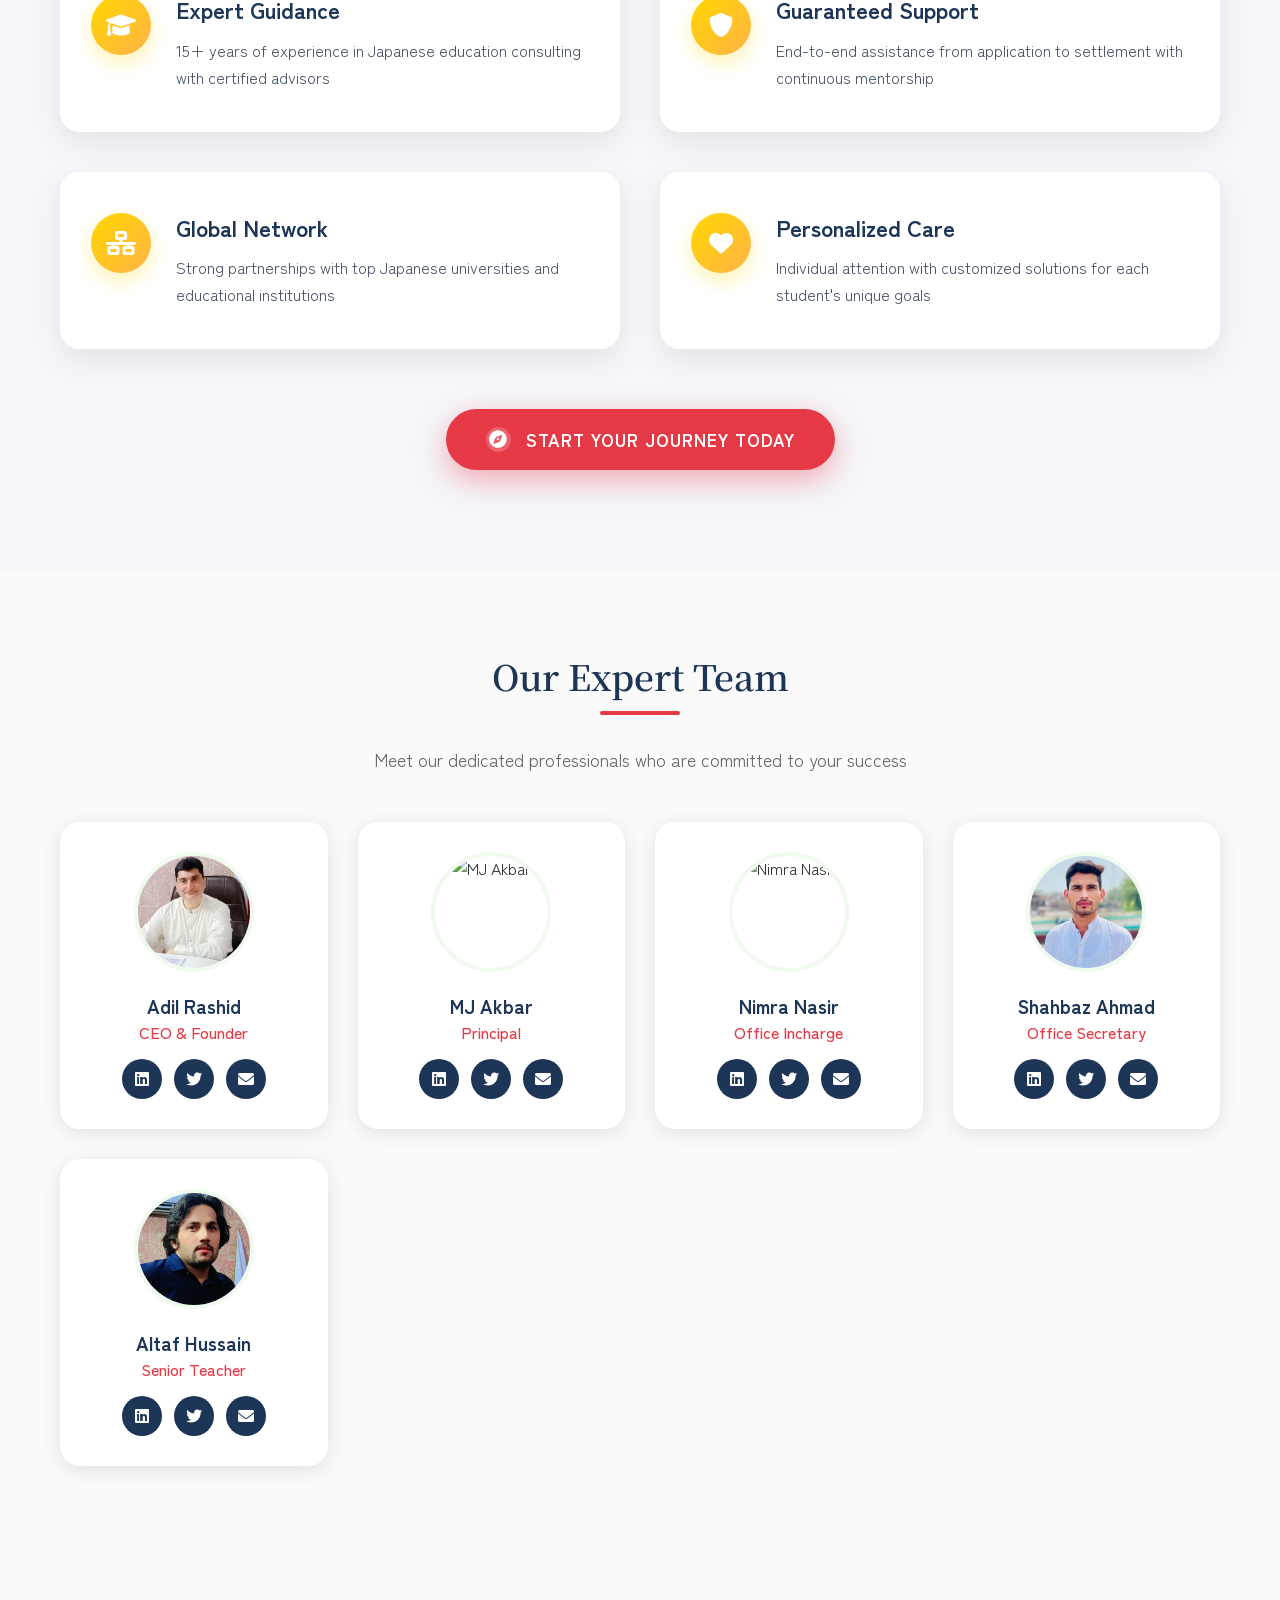
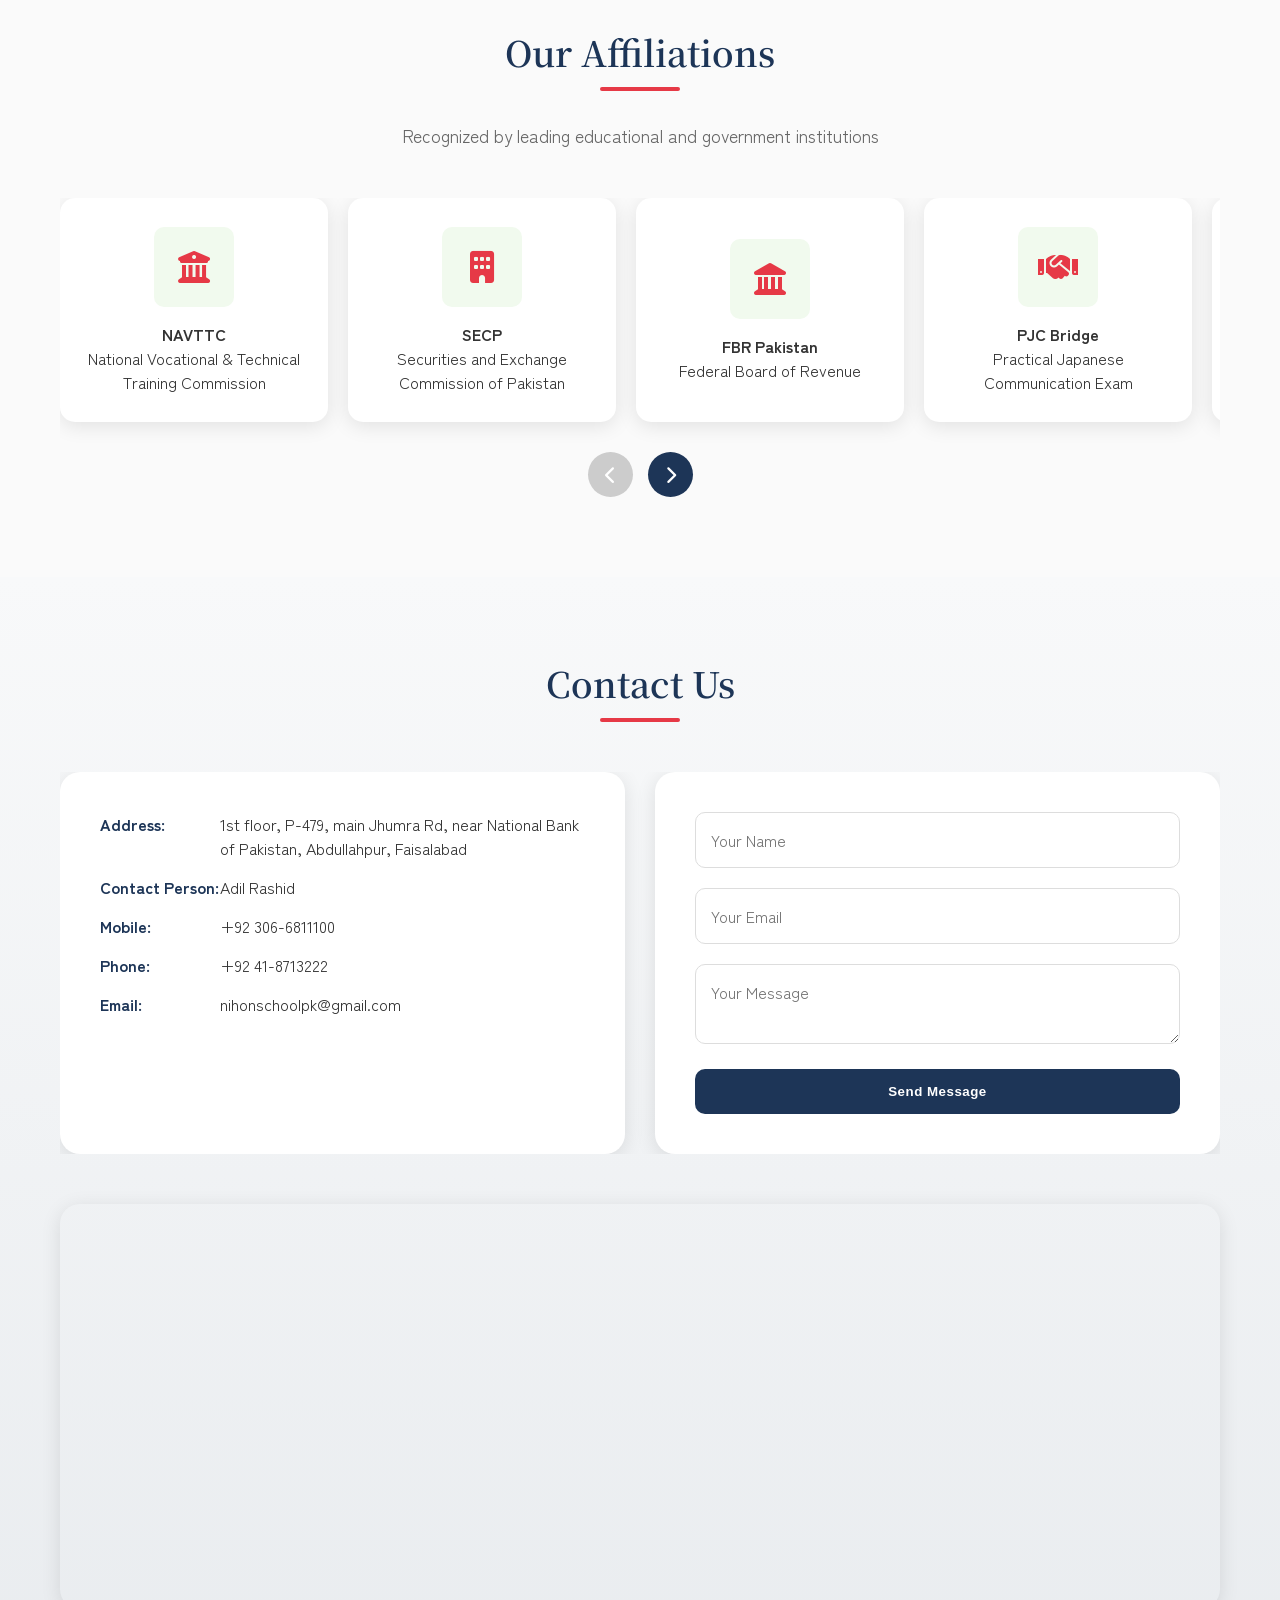
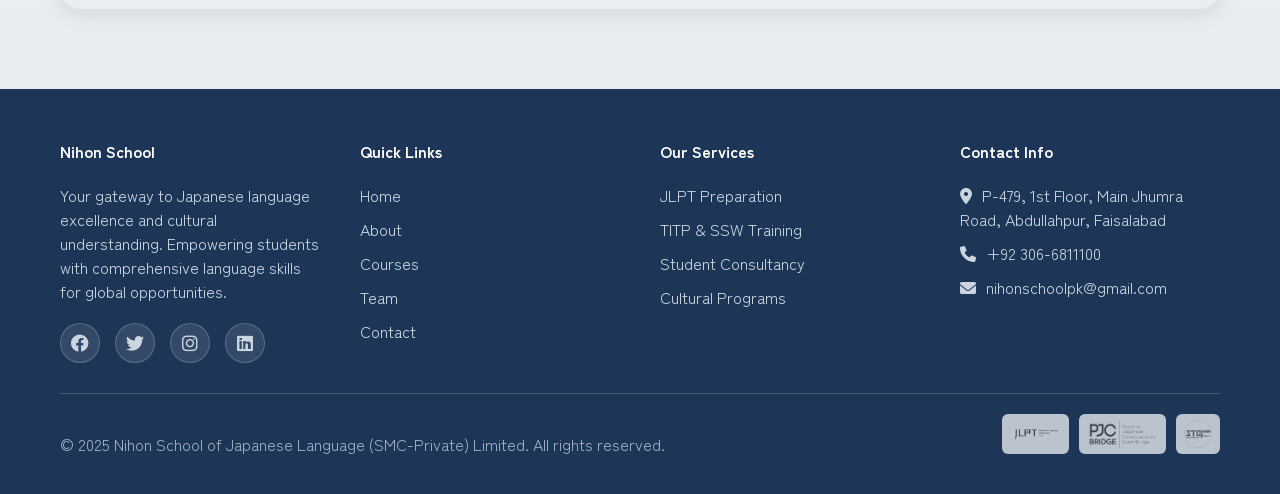
==== commit 0d654a4b: "Add files via upload" ====
--- a/index.html
+++ b/index.html
@@ -14,6 +14,7 @@
   <link rel="preconnect" href="https://fonts.gstatic.com" crossorigin>
   <link href="https://fonts.googleapis.com/css2?family=Zen+Kaku+Gothic+New:wght@300;400;500;700&family=Noto+Serif+JP:wght@200;400;600&display=swap" rel="stylesheet">
   <link rel="stylesheet" href="https://cdnjs.cloudflare.com/ajax/libs/font-awesome/6.0.0/css/all.min.css">
+  <script src="https://code.jquery.com/jquery-3.6.0.min.js"></script>
   <style>
     /* ========== RESET & GLOBAL ========== */
     * {
@@ -669,8 +670,65 @@
     }
 
     /* ========== AFFILIATIONS ========== */
-    .affiliations-grid { display: grid; grid-template-columns: repeat(auto-fit, minmax(200px, 1fr)); gap: 30px; margin-top: 50px; }
-    .affiliation-item { background: #fff; padding: 30px 20px; border-radius: 15px; text-align: center; box-shadow: var(--shadow); }
+    .affiliations-carousel {
+      position: relative;
+      margin-top: 50px;
+      overflow: hidden;
+    }
+
+    .affiliations-grid {
+      display: flex;
+      gap: 20px;
+      transition: transform 0.5s ease;
+    }
+
+    .affiliation-item {
+      background: #fff;
+      padding: 25px 20px;
+      border-radius: 15px;
+      text-align: center;
+      box-shadow: var(--shadow);
+      width: 268px;
+      height: 224px;
+      flex-shrink: 0;
+      display: flex;
+      flex-direction: column;
+      justify-content: center;
+      align-items: center;
+    }
+
+    .carousel-controls {
+      display: flex;
+      justify-content: center;
+      gap: 15px;
+      margin-top: 30px;
+    }
+
+    .carousel-btn {
+      width: 45px;
+      height: 45px;
+      border-radius: 50%;
+      border: none;
+      background: var(--primary);
+      color: white;
+      cursor: pointer;
+      display: flex;
+      align-items: center;
+      justify-content: center;
+      font-size: 18px;
+      transition: var(--transition);
+    }
+
+    .carousel-btn:hover {
+      background: var(--secondary);
+      transform: translateY(-2px);
+    }
+
+    .carousel-btn:disabled {
+      background: #ccc;
+      cursor: not-allowed;
+      transform: none;
+    }
     .affiliation-logo { width: 80px; height: 80px; margin: 0 auto 15px; background: var(--light); border-radius: 10px; display: flex; align-items: center; justify-content: center; color: var(--secondary); font-size: 2em; }
 
     /* ========== CONTACT ========== */
@@ -1363,7 +1421,8 @@
   <div class="container">
     <h2 class="section-title">Our Affiliations</h2>
     <p class="section-subtitle">Recognized by leading educational and government institutions</p>
-    <div class="affiliations-grid">
+    <div class="affiliations-carousel">
+      <div class="affiliations-grid" id="affiliations-slider">
       <div class="affiliation-item">
         <div class="affiliation-logo"><i class="fas fa-university"></i></div>
         <h4>NAVTTC</h4>
@@ -1382,7 +1441,21 @@
       <div class="affiliation-item">
         <div class="affiliation-logo"><i class="fas fa-handshake"></i></div>
         <h4>PJC Bridge</h4>
-        <p>Pakistan Japan Cultural Bridge</p>
+        <p>Practical Japanese Communication Exam</p>
+      </div>
+      <div class="affiliation-item">
+		<div class="affiliation-logo"><i class="fas fa-university"></i></div>
+        <h4>FCCI</h4>
+        <p>The Faisalabad Chamber of Commerce & Industry</p>
+      </div>
+      </div>
+      <div class="carousel-controls">
+        <button class="carousel-btn" id="prev-btn">
+          <i class="fas fa-chevron-left"></i>
+        </button>
+        <button class="carousel-btn" id="next-btn">
+          <i class="fas fa-chevron-right"></i>
+        </button>
       </div>
     </div>
   </div>
@@ -1394,10 +1467,10 @@
     <h2 class="section-title">Contact Us</h2>
     <div class="contact-container">
       <div class="contact-info">
-        <p><strong>Address:</strong> P-479, 1st Floor, Main Jhumra Road, Abdullahpur, Faisalabad</p>
+        <p><strong>Address:</strong> 1st floor, P-479, main Jhumra Rd, near National Bank of Pakistan, Abdullahpur, Faisalabad</p>
         <p><strong>Contact Person:</strong> Adil Rashid</p>
-        <p><strong>Phone:</strong> +92 306-6811100</p>
-        <p><strong>PTLC:</strong> +92 41-78713222</p>
+        <p><strong>Mobile:</strong> +92 306-6811100</p>
+        <p><strong>Phone:</strong> +92 41-8713222</p>
         <p><strong>Email:</strong> <a href="mailto:nihonschoolpk@gmail.com">nihonschoolpk@gmail.com</a></p>
       </div>
       <div class="contact-form">
@@ -1410,7 +1483,8 @@
       </div>
     </div>
     <div class="map">
-      <iframe src="https://maps.google.com/maps?q=31.42333,73.10722&z=15&output=embed" allowfullscreen="" loading="lazy"></iframe>
+		<iframe src="https://www.google.com/maps/embed?pb=!1m18!1m12!1m3!1d3404.7384967141143!2d73.1031866!3d31.4213302!2m3!1f0!2f0!3f0!3m2!1i1024!2i768!4f13.1!3m3!1m2!1s0x392269002fffcee5%3A0xe1f79427c38a4795!2sNihon%20School%20of%20Japanese%20Language%20(SMC-PRIVATE)%20Limited..!5e0!3m2!1sen!2s!4v1759676885628!5m2!1sen!2s" width="600" height="450" style="border:0;" allowfullscreen="" loading="lazy" referrerpolicy="no-referrer-when-downgrade"></iframe>
+      <!-- <iframe src="https://maps.google.com/maps?q=31.42333,73.10722&z=15&output=embed" allowfullscreen="" loading="lazy"></iframe> -->
     </div>
   </div>
 </section>
@@ -1651,6 +1725,42 @@
     const scrollTopBtn = document.getElementById('scroll-top-fab');
     scrollTopBtn.style.display = 'none';
   });
+
+  // Affiliations Carousel
+  $(document).ready(function() {
+    let currentSlide = 0;
+    const totalSlides = $('.affiliation-item').length;
+    const visibleSlides = 4; // Show 4 cards at a time
+    const maxSlide = totalSlides - visibleSlides;
+
+    function updateCarousel() {
+      const translateX = -currentSlide * (268 + 20); // 268px width + 20px gap
+      $('#affiliations-slider').css('transform', `translateX(${translateX}px)`);
+
+      // Update button states
+      $('#prev-btn').prop('disabled', currentSlide === 0);
+      $('#next-btn').prop('disabled', currentSlide >= maxSlide);
+    }
+
+    // Previous button
+    $('#prev-btn').click(function() {
+      if (currentSlide > 0) {
+        currentSlide--;
+        updateCarousel();
+      }
+    });
+
+    // Next button
+    $('#next-btn').click(function() {
+      if (currentSlide < maxSlide) {
+        currentSlide++;
+        updateCarousel();
+      }
+    });
+
+    // Initialize carousel
+    updateCarousel();
+  });
 </script>
 
 </body>
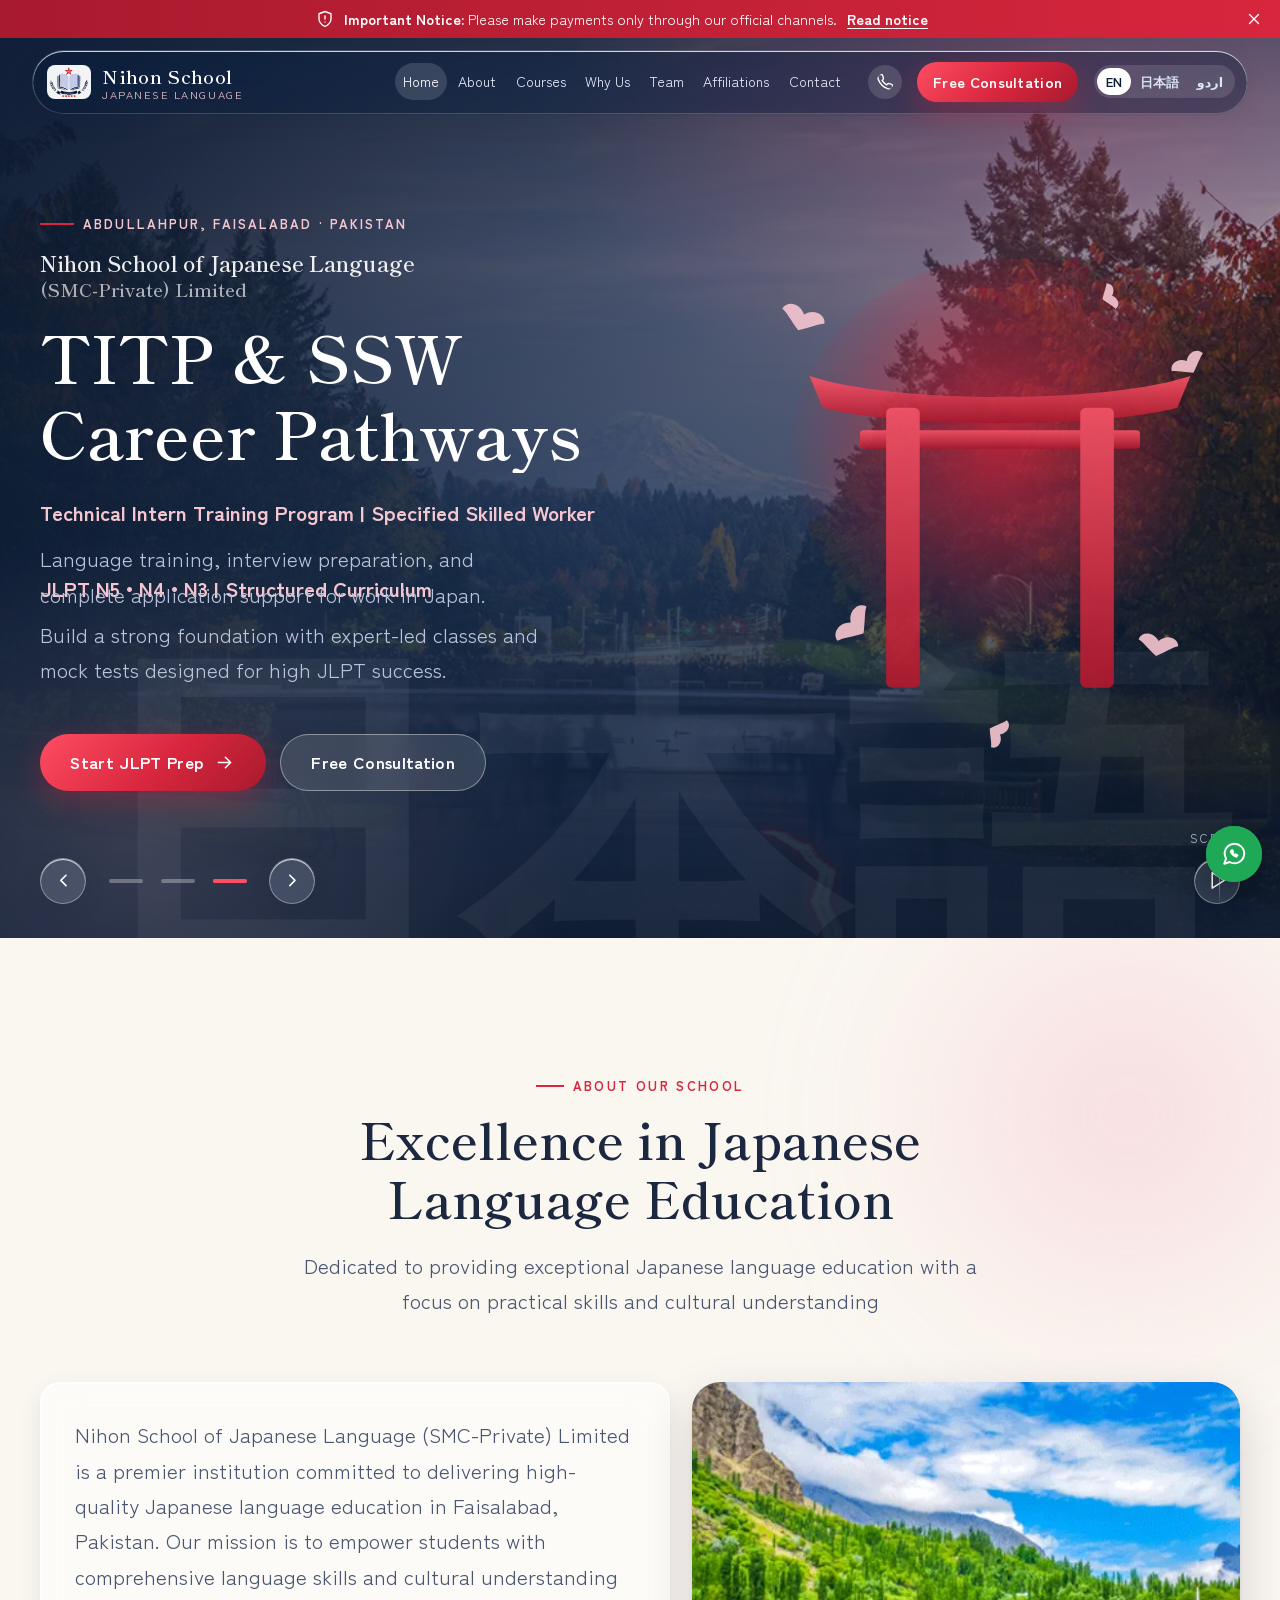
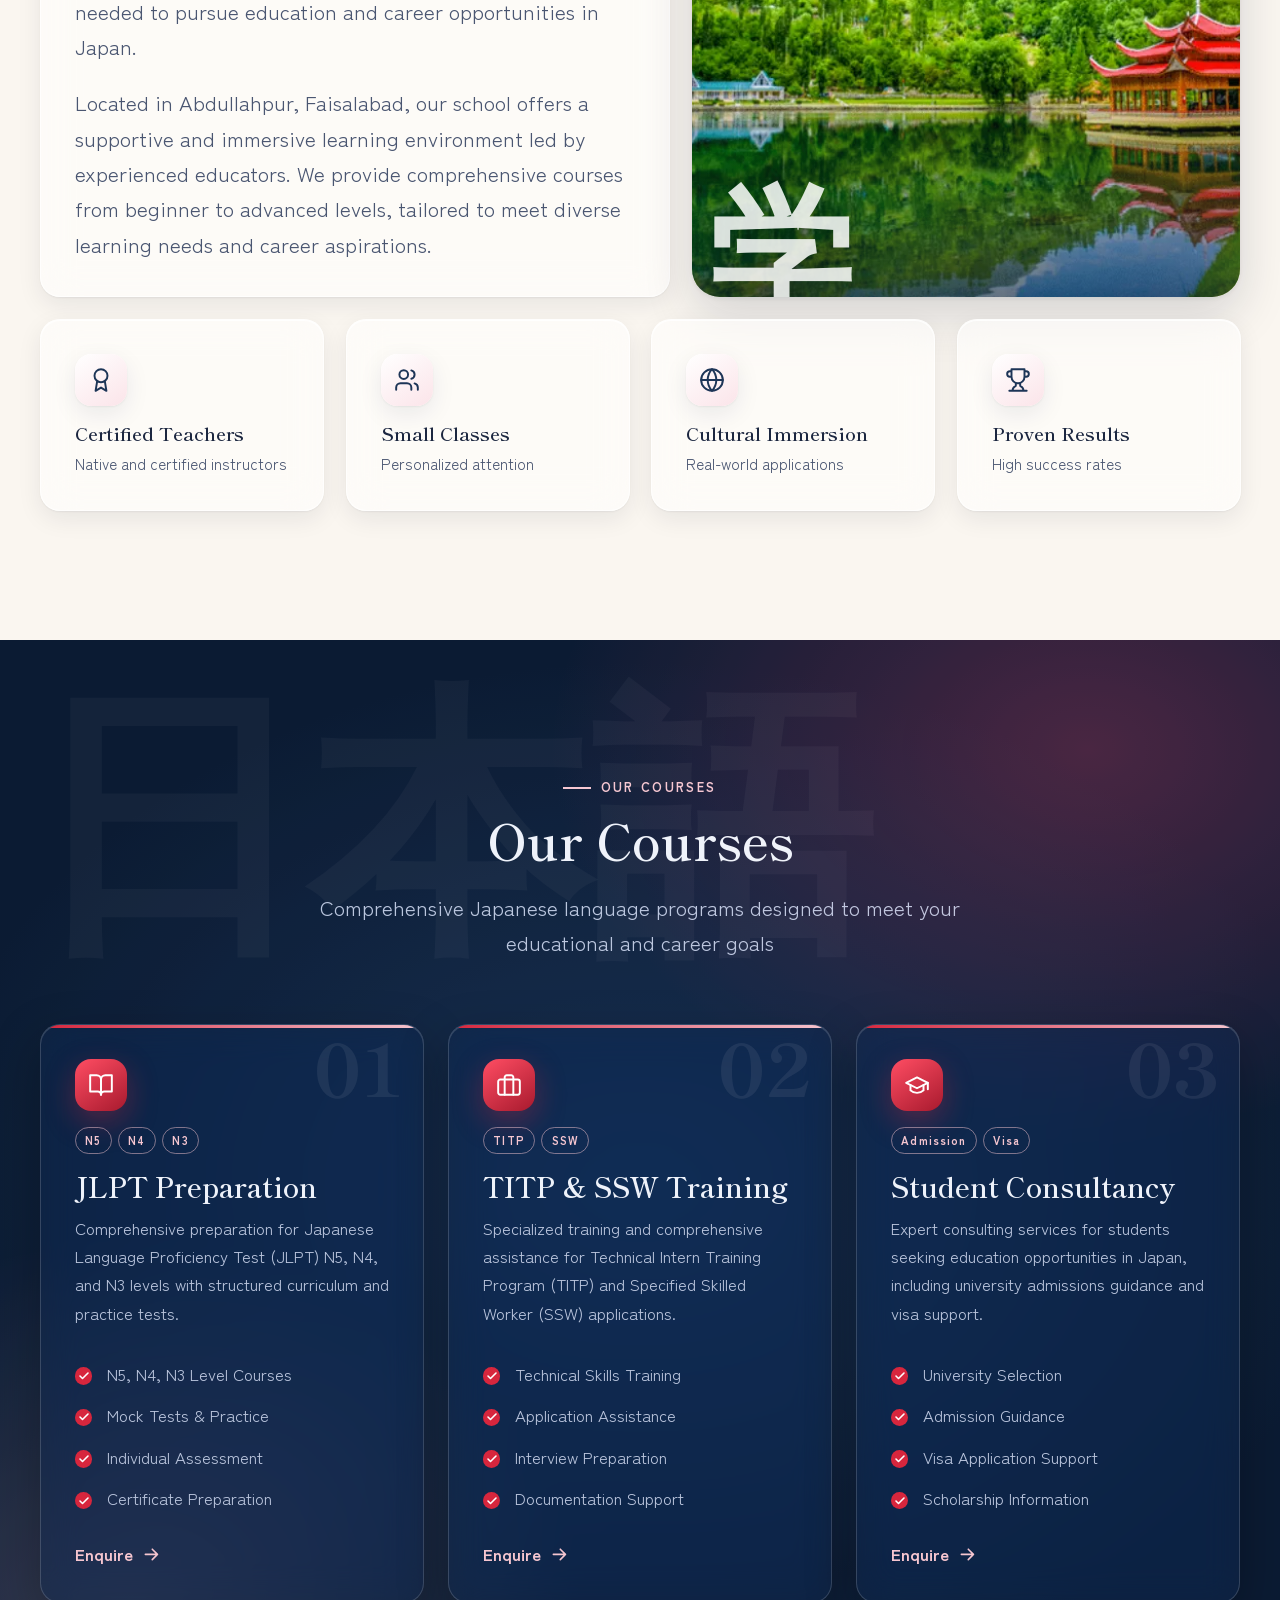
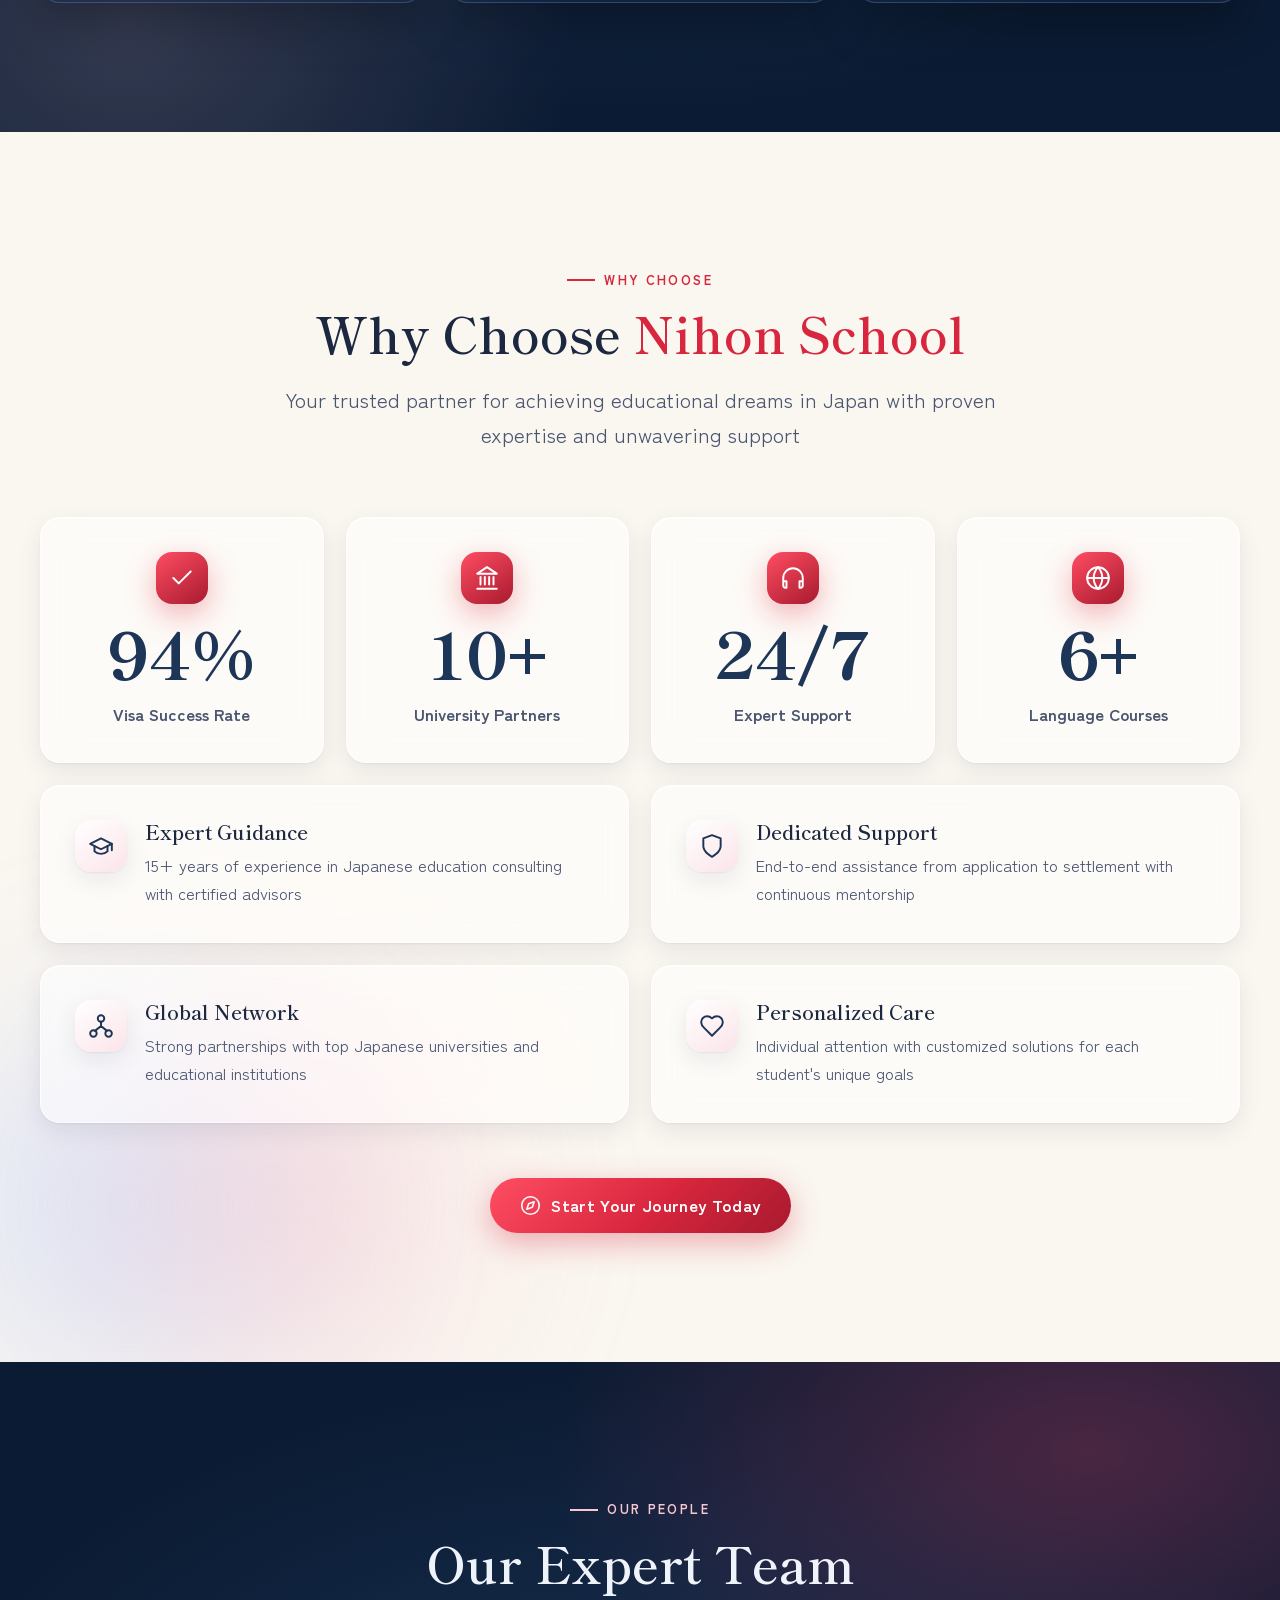
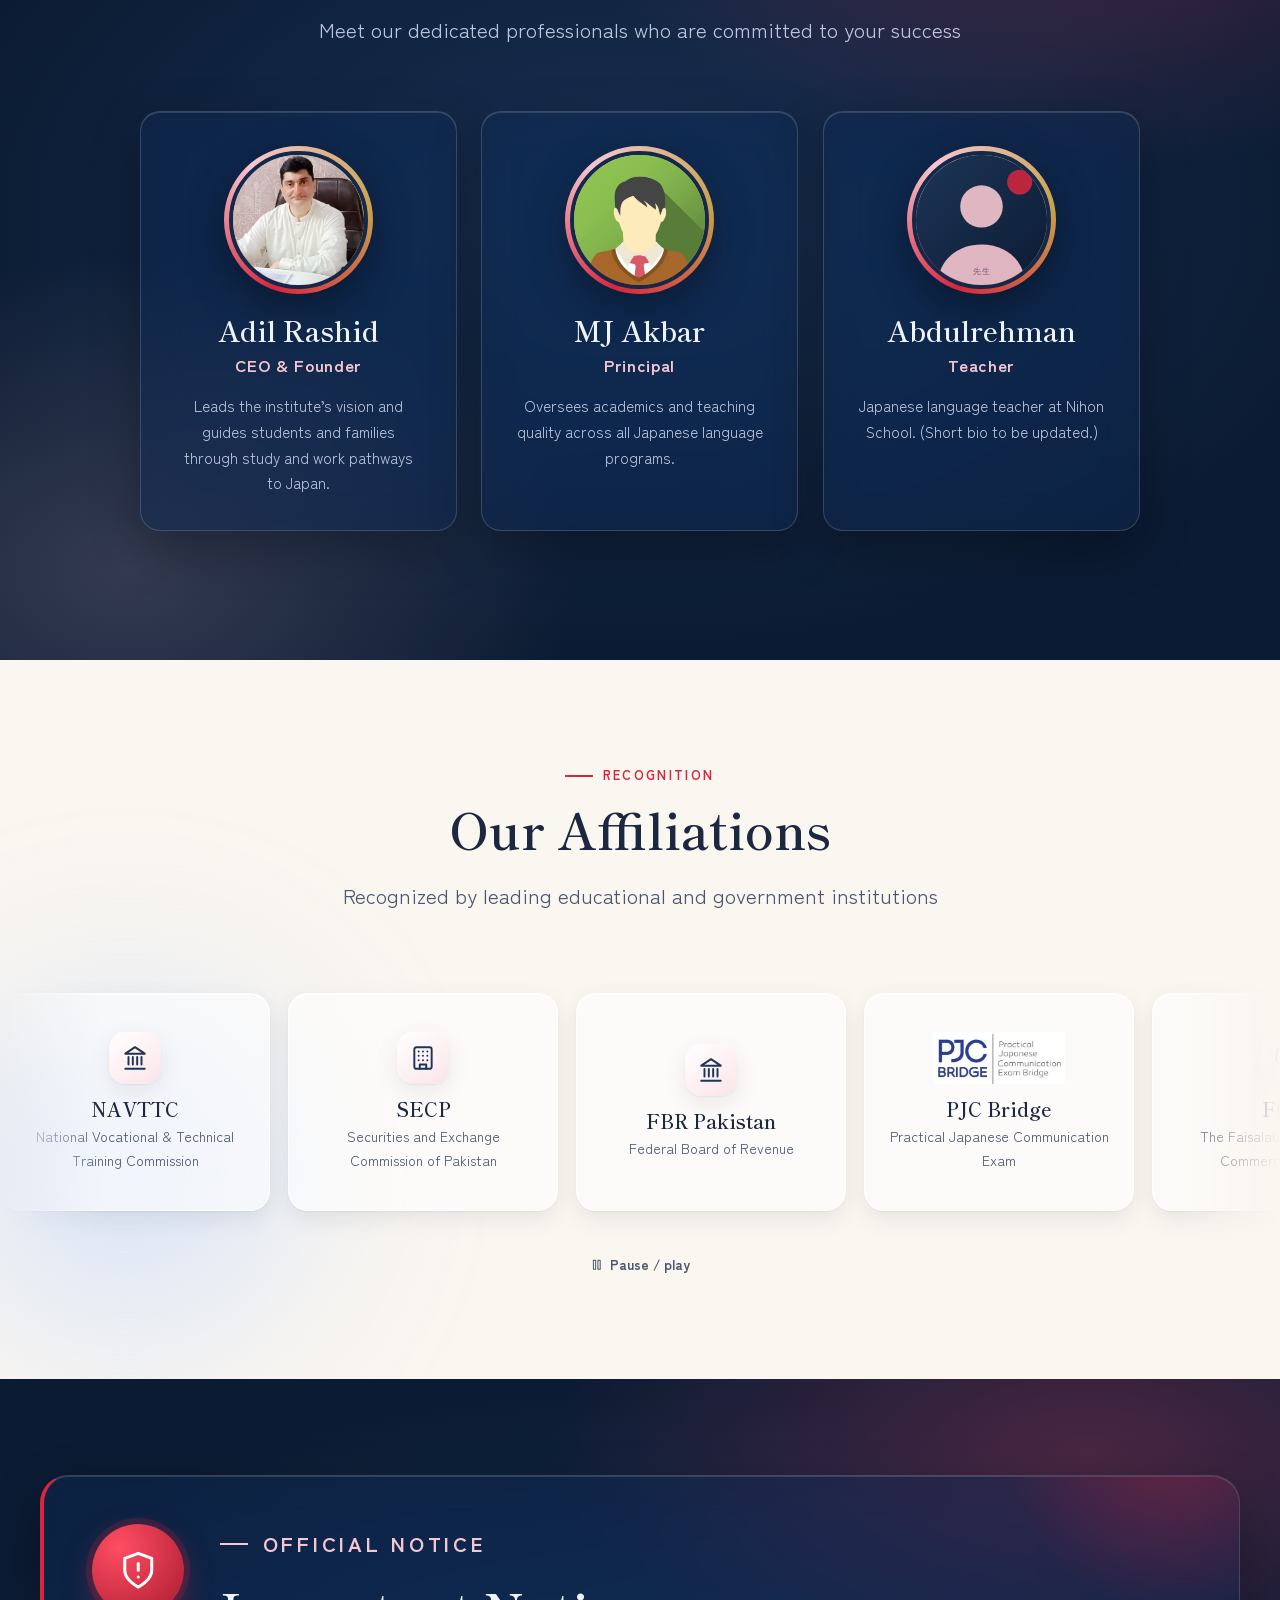
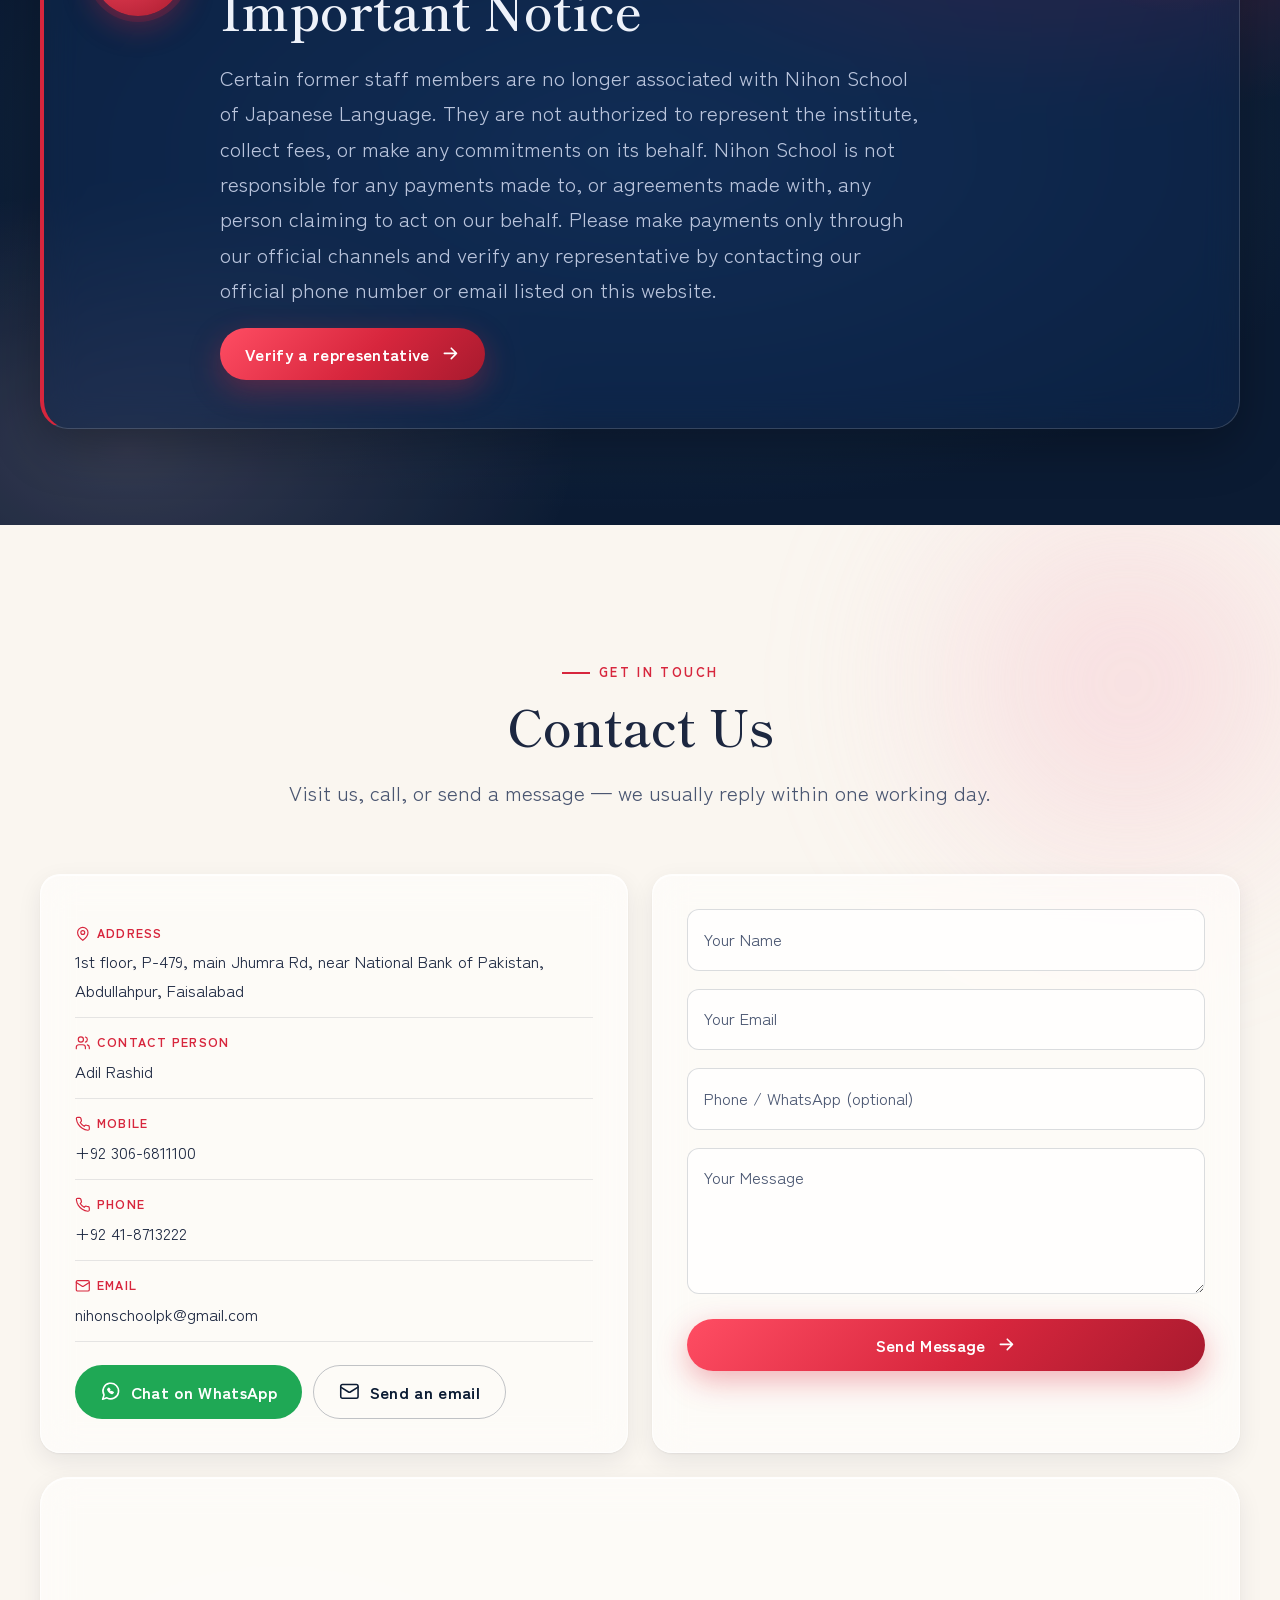
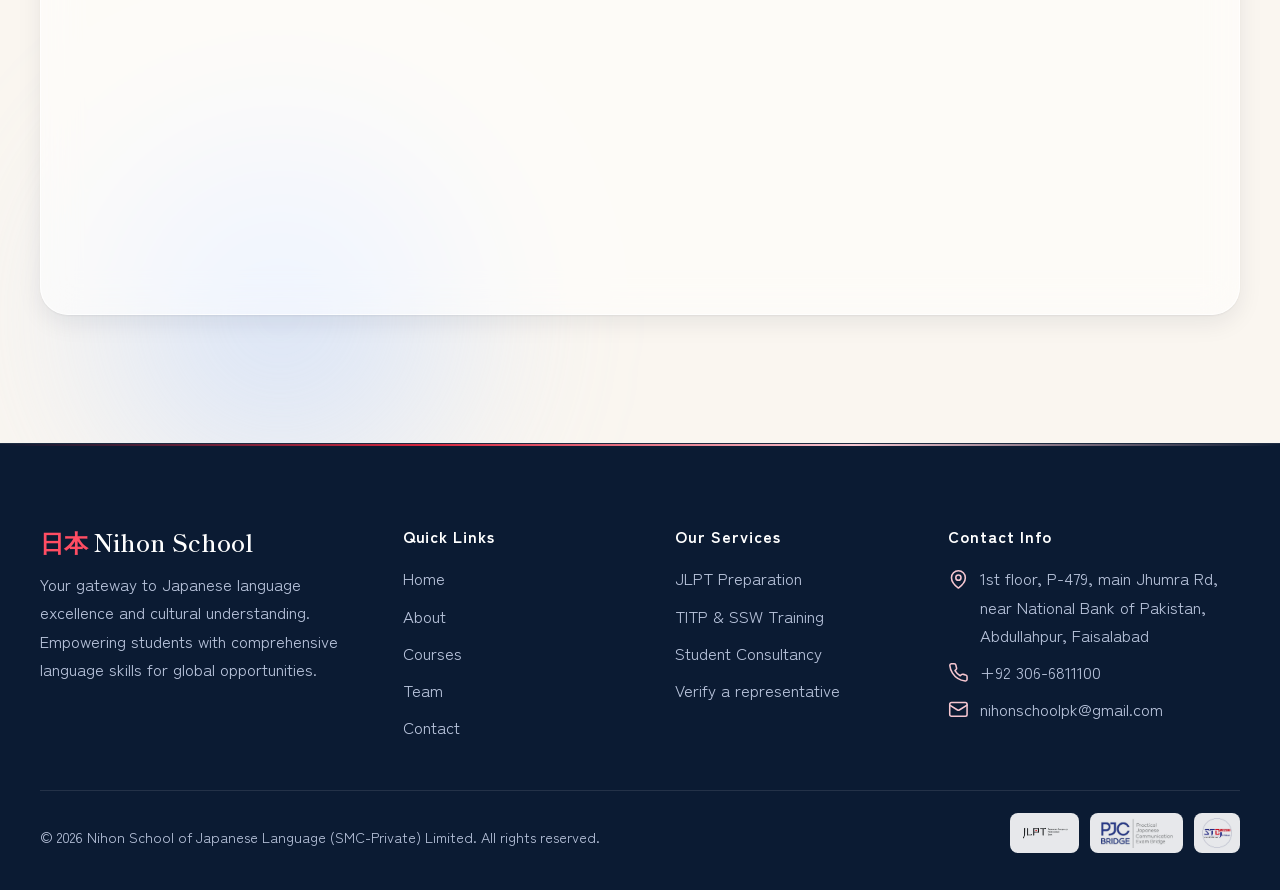
==== commit 2222b8c8: "Redesign site: glass UI, 3D hero, EN/JA/UR i18n, notice section, new team, SEO files Static GitHub P" ====
--- a/index.html
+++ b/index.html
@@ -1,1767 +1,612 @@
-<!DOCTYPE html>
-<html lang="en">
-<head>
-  <meta charset="UTF-8" />
-  <meta name="viewport" content="width=device-width, initial-scale=1.0" />
-  <title>Nihon School of Japanese Language</title>
-  <link rel="icon" type="image/png" sizes="32x32" href="./favicon-32x32.png">
-  <link rel="icon" type="image/png" sizes="16x16" href="./favicon-16x16.png">
-  <link rel="apple-touch-icon" sizes="180x180" href="./apple-touch-icon.png">
-  <link rel="icon" type="image/png" sizes="192x192" href="./android-chrome-192x192.png">
-  <link rel="icon" type="image/png" sizes="512x512" href="./android-chrome-512x512.png">
-  <link rel="manifest" href="./site.webmanifest">
-  <link rel="preconnect" href="https://fonts.googleapis.com">
-  <link rel="preconnect" href="https://fonts.gstatic.com" crossorigin>
-  <link href="https://fonts.googleapis.com/css2?family=Zen+Kaku+Gothic+New:wght@300;400;500;700&family=Noto+Serif+JP:wght@200;400;600&display=swap" rel="stylesheet">
-  <link rel="stylesheet" href="https://cdnjs.cloudflare.com/ajax/libs/font-awesome/6.0.0/css/all.min.css">
-  <script src="https://code.jquery.com/jquery-3.6.0.min.js"></script>
-  <style>
-    /* ========== RESET & GLOBAL ========== */
-    * {
-      margin: 0;
-      padding: 0;
-      box-sizing: border-box;
-    }
-
-    html, body {
-      overflow-x: hidden;
-      max-width: 100%;
-    }
-
-    :root {
-      --primary: #1d3557;
-      --secondary: #e63946;
-      --accent: #a8dadc;
-      --light: #f1faee;
-      --dark: #457b9d;
-      --shadow: 0 4px 20px rgba(0,0,0,0.1);
-      --transition: all 0.4s cubic-bezier(0.165, 0.84, 0.44, 1);
-    }
-
-    body {
-      font-family: 'Zen Kaku Gothic New', sans-serif;
-      color: #333;
-      background: #fafafa;
-      overflow-x: hidden;
-    }
-
-    h1, h2, h3 {
-      font-family: 'Noto Serif JP', serif;
-      font-weight: 600;
-    }
-
-    a {
-      text-decoration: none;
-      color: inherit;
-      transition: var(--transition);
-    }
-
-    ul { list-style: none; }
-
-    .container {
-      max-width: 1200px;
-      margin: 0 auto;
-      padding: 0 20px;
-      width: 100%;
-      box-sizing: border-box;
-    }
-
-    .section-title {
-      text-align: center;
-      font-size: 2.2em;
-      margin-bottom: 2rem;
-      color: var(--primary);
-      position: relative;
-    }
-
-    .section-title::after {
-      content: '';
-      display: block;
-      width: 80px;
-      height: 4px;
-      background: var(--secondary);
-      margin: 10px auto 0;
-      border-radius: 2px;
-    }
-
-    .section-subtitle {
-      text-align: center;
-      font-size: 1.1em;
-      color: #666;
-      margin-bottom: 3rem;
-      max-width: 600px;
-      margin-left: auto;
-      margin-right: auto;
-    }
-
-    section {
-      padding: 80px 0;
-    }
-
-    /* ========== NAVIGATION ========== */
-    nav {
-      position: sticky;
-      top: 0;
-      background: rgba(29, 53, 87, 0.95);
-      backdrop-filter: blur(10px);
-      padding: 5px 0;
-      z-index: 1000;
-      box-shadow: var(--shadow);
-    }
-
-    .nav-container {
-      display: flex;
-      justify-content: space-between;
-      align-items: center;
-    }
-
-    .logo {
-      display: flex;
-      align-items: center;
-      gap: 12px;
-    }
-
-    .logo-text {
-      display: flex;
-      flex-direction: column;
-      line-height: 1.1;
-      text-align: left;
-    }
-
-    .logo img {
-      /* height: 38px;
-      width: 38px;
-      border-radius: 50%; */
-      object-fit: cover;
-      box-shadow: var(--shadow);
-    }
-
-    .logo a {
-      color: #fff;
-      font-size: 1.5em;
-      font-weight: 700;
-      letter-spacing: 1px;
-      position: relative;
-    }
-
-    .logo a::after {
-      content: 'Japanese Language School';
-      display: block;
-      font-size: 0.5em;
-      font-weight: 300;
-      letter-spacing: 0.5px;
-    }
-
-    .menu-toggle {
-      display: none;
-      color: #fff;
-      font-size: 1.8em;
-      cursor: pointer;
-      z-index: 1001;
-    }
-
-    .nav-links {
-      display: flex;
-      gap: 30px;
-    }
-
-    .nav-links li a {
-      color: #fff;
-      padding: 8px 12px;
-      border-radius: 30px;
-      font-weight: 500;
-      position: relative;
-      overflow: hidden;
-    }
-
-    .nav-links li a::before {
-      content: '';
-      position: absolute;
-      bottom: 0;
-      left: 0;
-      width: 0;
-      height: 2px;
-      background: var(--secondary);
-      transition: var(--transition);
-    }
-
-    .nav-links li a:hover::before {
-      width: 100%;
-    }
-
-    .nav-actions {
-      display: flex;
-      align-items: center;
-      gap: 20px;
-    }
-
-    .call-now {
-      display: flex;
-      flex-direction: column;
-      align-items: flex-start;
-      gap: 2px;
-      color: #dbeafe;
-      line-height: 1.1;
-    }
-
-    .call-now span {
-		display: flex;
-		font-weight: 600;
-      font-size: 0.9em;
-      opacity: 0.85;
-	  justify-content: center;
-		align-items: center;
-    }
-
-	.call-now svg { margin-right: 5px; }
-    .call-now a {
-      display: inline-flex;
-      align-items: center;
-      gap: 6px;
-      color: #7cc0ff;
-      font-weight: 800;
-      font-size: 1.05em;
-    }
-
-    .btn-cta {
-      display: inline-flex;
-      align-items: center;
-      gap: 8px;
-      background: linear-gradient(90deg, #e63946, #ff5b5b);
-      color: #fff;
-      padding: 10px 18px;
-      border-radius: 999px;
-      font-weight: 700;
-      box-shadow: 0 10px 25px rgba(230, 57, 70, 0.35);
-      border: 1px solid rgba(255,255,255,0.15);
-    }
-
-    .btn-cta:hover {
-      transform: translateY(-2px);
-      box-shadow: 0 14px 30px rgba(230, 57, 70, 0.45);
-    }
-
-    /* ========== HERO ========== */
-    .hero {
-      background: linear-gradient(135deg, var(--primary) 0%, var(--dark) 100%);
-      color: #fff;
-      text-align: center;
-      padding: 150px 20px 100px;
-      position: relative;
-      overflow: hidden;
-    }
-
-    /* HERO BACKGROUND SLIDER LAYER */
-    .hero-bg {
-      position: absolute;
-      inset: 0;
-      width: 100%;
-      height: 100%;
-      background-size: cover;
-      background-position: center;
-      filter: brightness(0.55);
-      opacity: 1;
-      transition: opacity 0.8s ease;
-      z-index: 1;
-    }
-
-    .hero::before {
-      content: '';
-      position: absolute;
-      top: 0;
-      left: 0;
-      width: 100%;
-      height: 100%;
-      background: url('data:image/svg+xml;utf8,<svg xmlns="http://www.w3.org/2000/svg" viewBox="0 0 100 100" preserveAspectRatio="none"><path d="M0,0 L100,0 L100,100 Z" fill="rgba(255,255,255,0.03)"/></svg>');
-      background-size: cover;
-      z-index: 2;
-    }
-
-    .hero-content {
-      position: relative;
-      z-index: 3;
-      max-width: 800px;
-      margin: 0 auto;
-      text-align: center;
-    }
-
-    .hero-content.align-left {
-      text-align: left;
-      margin-left: clamp(20px, 6vw, 80px);
-      margin-right: auto;
-    }
-
-    .hero h1 {
-      font-size: 3.5em;
-      margin-bottom: 20px;
-      line-height: 1.1;
-      animation: fadeInUp 1s ease-out;
-    }
-
-    /* SLIDER ARROWS */
-    .slider-arrow {
-      position: absolute;
-      top: 50%;
-      transform: translateY(-50%);
-      width: 44px;
-      height: 44px;
-      border-radius: 50%;
-      border: 1px solid rgba(255,255,255,0.5);
-      background: rgba(0,0,0,0.25);
-      color: #fff;
-      display: grid;
-      place-items: center;
-      cursor: pointer;
-      z-index: 3;
-      transition: var(--transition);
-      backdrop-filter: blur(4px);
-    }
-
-    .slider-arrow:hover { background: rgba(0,0,0,0.4); transform: translateY(-50%) scale(1.05); }
-    .slider-arrow.left { left: 16px; }
-    .slider-arrow.right { right: 16px; }
-
-    .hero p {
-      font-size: 1.3em;
-      margin-bottom: 40px;
-      opacity: 0.9;
-      animation: fadeInUp 1s ease-out 0.2s both;
-    }
-
-    .btn {
-      display: inline-block;
-      background: var(--secondary);
-      color: #fff;
-      padding: 15px 35px;
-      border-radius: 50px;
-      font-weight: 600;
-      letter-spacing: 1px;
-      box-shadow: var(--shadow);
-      position: relative;
-      overflow: hidden;
-      z-index: 1;
-      animation: fadeInUp 1s ease-out 0.4s both;
-    }
-
-    .btn::before {
-      content: '';
-      position: absolute;
-      top: 0;
-      left: -100%;
-      width: 100%;
-      height: 100%;
-      background: linear-gradient(90deg, transparent, rgba(255,255,255,0.2), transparent);
-      transition: 0.5s;
-      z-index: -1;
-    }
-
-    .btn:hover::before {
-      left: 100%;
-    }
-
-    .btn:hover {
-      transform: translateY(-3px);
-      box-shadow: 0 10px 25px rgba(230, 57, 70, 0.3);
-    }
-
-    /* ========== ABOUT ========== */
-    #about {
-      background: #fff;
-    }
-
-    #about .container { max-width: 1200px; }
-
-    .about-content {
-      display: grid;
-      grid-template-columns: 1fr 1fr;
-      gap: 60px;
-      align-items: center;
-    }
-
-    .about-text h3 {
-      font-size: 2em;
-      margin-bottom: 20px;
-      color: var(--primary);
-    }
-
-    .about-text p {
-      font-size: 1.1em;
-      margin-bottom: 20px;
-      color: #555;
-      text-align: left;
-    }
-
-    .about-features {
-      display: grid;
-      grid-template-columns: 1fr 1fr;
-      gap: 20px;
-      margin-top: 10px;
-    }
-
-    .feature-item {
-      display: flex;
-      align-items: center;
-      gap: 15px;
-      padding: 15px;
-      background: var(--light);
-      border-radius: 10px;
-      box-shadow: var(--shadow);
-    }
-
-    .feature-item i { font-size: 1.3em; color: var(--secondary); }
-
-    .about-image {
-      position: relative;
-      border-radius: 20px;
-      overflow: hidden;
-      box-shadow: var(--shadow);
-    }
-
-    .about-image img { width: 100%; height: 400px; object-fit: cover; }
-
-    /* ========== COURSES ========== */
-    .courses-grid {
-      display: grid;
-      grid-template-columns: repeat(auto-fit, minmax(350px, 1fr));
-      gap: 30px;
-      margin-top: 50px;
-    }
-
-    .course-card {
-      background: #fff;
-      padding: 40px 30px;
-      border-radius: 20px;
-      box-shadow: var(--shadow);
-      text-align: center;
-      transition: var(--transition);
-      position: relative;
-      overflow: hidden;
-    }
-
-    .course-card::before {
-      content: '';
-      position: absolute;
-      top: 0; left: 0; width: 100%; height: 4px;
-      background: linear-gradient(90deg, var(--secondary), var(--accent));
-    }
-
-    .course-icon { font-size: 3em; color: var(--secondary); margin-bottom: 20px; }
-
-    .course-card h3 { color: var(--primary); margin-bottom: 12px; font-size: 1.5em; }
-
-    .course-features { list-style: none; text-align: left; }
-    .course-features li { padding: 8px 0; color: #555; position: relative; padding-left: 25px; }
-    .course-features li::before { content: '✓'; position: absolute; left: 0; color: var(--secondary); font-weight: 700; }
-
-    /* ========== WHY CHOOSE US ========== */
-    #why-choose {
-      background: #f5f6fa;
-      padding: 100px 0;
-    }
-
-    .why-choose-title {
-      text-align: center;
-      margin-bottom: 20px;
-      font-size: 3em;
-      font-weight: 700;
-      line-height: 1.2;
-    }
-
-    .why-choose-title .highlight {
-      color: #1d3557;
-      display: block;
-    }
-
-    .why-choose-title .school-name {
-      color: #e63946;
-      display: block;
-    }
-
-    .why-choose-subtitle {
-      text-align: center;
-      font-size: 1.2em;
-      color: #2d3748;
-      margin-bottom: 60px;
-      max-width: 800px;
-      margin-left: auto;
-      margin-right: auto;
-      line-height: 1.6;
-    }
-
-    .stats-row {
-      display: grid;
-      grid-template-columns: repeat(4, 1fr);
-      gap: 40px;
-      margin-bottom: 60px;
-    }
-
-    .stat-card {
-      background: #fff;
-      padding: 40px 30px;
-      border-radius: 20px;
-      text-align: center;
-      box-shadow: 0 10px 30px rgba(0,0,0,0.08);
-      transition: all 0.4s ease;
-      border: 1px solid rgba(255,255,255,0.8);
-    }
-
-    .stat-card:hover {
-      transform: translateY(-10px);
-      box-shadow: 0 20px 40px rgba(0,0,0,0.12);
-    }
-
-    .stat-icon {
-      width: 70px;
-      height: 70px;
-      border-radius: 50%;
-      background: #e63946;
-      display: flex;
-      align-items: center;
-      justify-content: center;
-      margin: 0 auto 20px;
-      color: #fff;
-      font-size: 1.8em;
-      box-shadow: 0 8px 20px rgba(230, 57, 70, 0.3);
-    }
-
-    .stat-number {
-      font-size: 3.5em;
-      font-weight: 800;
-      color: #1d3557;
-      margin-bottom: 10px;
-      line-height: 1;
-    }
-
-    .stat-label {
-      color: #4a5568;
-      font-weight: 600;
-      font-size: 1.1em;
-    }
-
-    .features-row {
-      display: grid;
-      grid-template-columns: repeat(2, 1fr);
-      gap: 40px;
-      margin-bottom: 60px;
-    }
-
-    .feature-card {
-      background: #fff;
-      padding: 40px 30px;
-      border-radius: 20px;
-      box-shadow: 0 10px 30px rgba(0,0,0,0.08);
-      display: flex;
-      align-items: flex-start;
-      gap: 25px;
-      transition: all 0.4s ease;
-      border: 1px solid rgba(255,255,255,0.8);
-    }
-
-    .feature-card:hover {
-      transform: translateY(-10px);
-      box-shadow: 0 20px 40px rgba(0,0,0,0.12);
-    }
-
-    .feature-icon {
-      width: 60px;
-      height: 60px;
-      border-radius: 50%;
-      background: linear-gradient(135deg, #ffd700, #ffb347);
-      display: flex;
-      align-items: center;
-      justify-content: center;
-      color: #fff;
-      font-size: 1.5em;
-      flex-shrink: 0;
-      box-shadow: 0 8px 20px rgba(255, 215, 0, 0.3);
-    }
-
-    .feature-content h4 {
-      color: #1d3557;
-      margin-bottom: 12px;
-      font-size: 1.4em;
-      font-weight: 700;
-      line-height: 1.3;
-    }
-
-    .feature-content p {
-      color: #4a5568;
-      line-height: 1.7;
-      font-size: 1em;
-      margin: 0;
-    }
-
-    .why-choose-cta {
-      text-align: center;
-      margin-top: 60px;
-    }
-
-    .cta-btn {
-      display: inline-flex;
-      align-items: center;
-      gap: 15px;
-      background: #e63946;
-      color: #fff;
-      padding: 18px 40px;
-      border-radius: 50px;
-      font-weight: 700;
-      font-size: 1.1em;
-      transition: all 0.4s ease;
-      box-shadow: 0 10px 30px rgba(230, 57, 70, 0.4);
-      text-transform: uppercase;
-      letter-spacing: 1px;
-    }
-
-    .cta-btn:hover {
-      transform: translateY(-5px);
-      box-shadow: 0 15px 40px rgba(230, 57, 70, 0.5);
-      background: #d62828;
-    }
-
-    .cta-icon {
-      width: 25px;
-      height: 25px;
-      border-radius: 50%;
-      background: rgba(255,255,255,0.2);
-      display: flex;
-      align-items: center;
-      justify-content: center;
-      font-size: 1em;
-    }
-
-    /* ========== TEAM ========== */
-    .team-grid {
-      display: grid;
-      grid-template-columns: repeat(auto-fit, minmax(250px, 1fr));
-      gap: 30px;
-      margin-top: 50px;
-    }
-
-    .team-member { background: #fff; padding: 30px 20px; border-radius: 20px; box-shadow: var(--shadow); text-align: center; }
-    .member-photo { width: 120px; height: 120px; border-radius: 50%; margin: 0 auto 20px; overflow: hidden; border: 4px solid var(--light); }
-    .member-photo img { width: 100%; height: 100%; object-fit: cover; }
-    .member-name { font-size: 1.2em; font-weight: 600; color: var(--primary); }
-    .member-role { color: var(--secondary); font-weight: 500; }
-    .member-social {
-      margin-top: 15px;
-      display: flex;
-      justify-content: center;
-      gap: 12px;
-    }
-    .member-social a {
-      width: 40px;
-      height: 40px;
-      border-radius: 50%;
-      background: var(--primary);
-      display: flex;
-      align-items: center;
-      justify-content: center;
-      color: white;
-      transition: var(--transition);
-      text-decoration: none;
-    }
-    .member-social a:hover {
-      background: var(--secondary);
-      transform: translateY(-3px);
-      box-shadow: 0 5px 15px rgba(0,0,0,0.2);
-    }
-    .member-social a i {
-      font-size: 16px;
-    }
-
-    /* ========== AFFILIATIONS ========== */
-    .affiliations-carousel {
-      position: relative;
-      margin-top: 50px;
-      overflow: hidden;
-    }
-
-    .affiliations-grid {
-      display: flex;
-      gap: 20px;
-      transition: transform 0.5s ease;
-    }
-
-    .affiliation-item {
-      background: #fff;
-      padding: 25px 20px;
-      border-radius: 15px;
-      text-align: center;
-      box-shadow: var(--shadow);
-      width: 268px;
-      height: 224px;
-      flex-shrink: 0;
-      display: flex;
-      flex-direction: column;
-      justify-content: center;
-      align-items: center;
-    }
-
-    .carousel-controls {
-      display: flex;
-      justify-content: center;
-      gap: 15px;
-      margin-top: 30px;
-    }
-
-    .carousel-btn {
-      width: 45px;
-      height: 45px;
-      border-radius: 50%;
-      border: none;
-      background: var(--primary);
-      color: white;
-      cursor: pointer;
-      display: flex;
-      align-items: center;
-      justify-content: center;
-      font-size: 18px;
-      transition: var(--transition);
-    }
-
-    .carousel-btn:hover {
-      background: var(--secondary);
-      transform: translateY(-2px);
-    }
-
-    .carousel-btn:disabled {
-      background: #ccc;
-      cursor: not-allowed;
-      transform: none;
-    }
-    .affiliation-logo { width: 80px; height: 80px; margin: 0 auto 15px; background: var(--light); border-radius: 10px; display: flex; align-items: center; justify-content: center; color: var(--secondary); font-size: 2em; }
-
-    /* ========== CONTACT ========== */
-    #contact {
-      background: linear-gradient(to bottom, #f8f9fa, #e9ecef);
-    }
-
-    .contact-container {
-      display: grid;
-      grid-template-columns: 1fr 1fr;
-      gap: 30px;
-      margin-top: 50px;
-      max-width: 100%;
-      overflow: hidden;
-    }
-    .contact-info { background: #fff; padding: 40px; border-radius: 20px; box-shadow: var(--shadow); }
-    .contact-info p { margin-bottom: 15px; display: flex; align-items: flex-start; }
-    .contact-info strong { min-width: 120px; color: var(--primary); }
-    .contact-form { background: #fff; padding: 40px; border-radius: 20px; box-shadow: var(--shadow); }
-    .contact-form input,
-    .contact-form textarea { width: 100%; padding: 15px; margin-bottom: 20px; border: 1px solid #ddd; border-radius: 10px; font-family: inherit; font-size: 1em; transition: var(--transition); }
-    .contact-form input:focus,
-    .contact-form textarea:focus { outline: none; border-color: var(--accent); box-shadow: 0 0 0 3px rgba(168,218,220,0.3); }
-    .contact-form button { width: 100%; padding: 15px; border: none; background: var(--primary); color: #fff; border-radius: 10px; font-weight: 600; cursor: pointer; transition: var(--transition); letter-spacing: 0.5px; }
-    .contact-form button:hover { background: var(--dark); transform: translateY(-2px); box-shadow: 0 5px 15px rgba(29, 53, 87, 0.3); }
-
-    .map {
-      margin-top: 50px;
-      border-radius: 20px;
-      overflow: hidden;
-      box-shadow: var(--shadow);
-      width: 100%;
-      max-width: 100%;
-    }
-
-    .map iframe {
-      width: 100%;
-      height: 400px;
-      border: 0;
-      max-width: 100%;
-    }
-
-    /* ========== FOOTER ========== */
-    footer {
-      background: var(--primary);
-      color: white;
-      padding: 50px 0 20px;
-    }
-
-    .footer-badges {
-      display: flex;
-      justify-content: center;
-      align-items: center;
-      gap: 28px;
-      flex-wrap: wrap;
-      margin-bottom: 20px;
-    }
-
-    .footer-badges img {
-      height: 42px;
-      object-fit: contain;
-      filter: grayscale(100%) brightness(1.05);
-      opacity: 0.85;
-      transition: var(--transition);
-      background: #fff;
-      border-radius: 6px;
-      padding: 6px 8px;
-    }
-
-    .footer-badges img:hover { filter: grayscale(0%); opacity: 1; transform: translateY(-2px); }
-
-    .footer-content {
-      display: grid;
-      grid-template-columns: repeat(auto-fit, minmax(250px, 1fr));
-      gap: 40px;
-      margin-bottom: 30px;
-    }
-
-    .footer-section h4 {
-      margin-bottom: 20px;
-      color: white;
-    }
-
-    .footer-section p,
-    .footer-section li {
-      color: #cbd5e0;
-      margin-bottom: 10px;
-    }
-
-    .footer-section a {
-      color: #cbd5e0;
-      transition: var(--transition);
-    }
-
-    .footer-section a:hover {
-      color: var(--secondary);
-    }
-
-    .footer-social {
-      margin-top: 20px;
-      display: flex;
-      gap: 15px;
-    }
-
-    .footer-social-link {
-      width: 40px;
-      height: 40px;
-      border-radius: 50%;
-      background: rgba(255, 255, 255, 0.1);
-      display: flex;
-      align-items: center;
-      justify-content: center;
-      color: white;
-      text-decoration: none;
-      transition: var(--transition);
-      border: 1px solid rgba(255, 255, 255, 0.2);
-    }
-
-    .footer-social-link:hover {
-      background: var(--secondary);
-      border-color: var(--secondary);
-      transform: translateY(-3px);
-      box-shadow: 0 5px 15px rgba(230, 57, 70, 0.3);
-    }
-
-    .footer-social-link i {
-      font-size: 18px;
-    }
-
-    .footer-bottom {
-      border-top: 1px solid #4a5568;
-      padding-top: 20px;
-      display: flex;
-      justify-content: space-between;
-      align-items: center;
-      color: #a0aec0;
-    }
-
-    .footer-bottom p {
-      margin: 0;
-    }
-
-    .footer-right-content {
-      display: flex;
-      align-items: center;
-      gap: 20px;
-      flex-wrap: wrap;
-    }
-
-    .footer-logo-small {
-      height: 20px;
-      opacity: 0.7;
-      transition: var(--transition);
-    }
-
-    .footer-logo-small:hover {
-      opacity: 1;
-    }
-
-    .footer-school-name {
-      color: #a0aec0;
-      font-size: 0.9em;
-      font-weight: 500;
-      margin: 0;
-    }
-
-    .footer-badges {
-      display: flex;
-      gap: 10px;
-      align-items: center;
-    }
-
-    .footer-badges img {
-      height: 40px;
-      opacity: 0.7;
-      transition: var(--transition);
-    }
-
-    .footer-badges img:hover {
-      opacity: 1;
-    }
-
-    /* ========== FLOATING ACTION BUTTONS ========== */
-    .floating-buttons {
-      position: fixed;
-      bottom: 30px;
-      right: 30px;
-      display: flex;
-      flex-direction: column;
-      gap: 15px;
-      z-index: 1000;
-    }
-
-    #whatsapp-fab,
-    #scroll-top-fab {
-      width: 60px;
-      height: 60px;
-      border-radius: 50%;
-      border: none;
-      cursor: pointer;
-      display: flex;
-      align-items: center;
-      justify-content: center;
-      box-shadow: 0 4px 12px rgba(0, 0, 0, 0.3);
-      transition: all 0.3s ease;
-      font-size: 24px;
-      color: white;
-    }
-
-    #whatsapp-fab:hover,
-    #scroll-top-fab:hover {
-      transform: translateY(-3px);
-      box-shadow: 0 6px 20px rgba(0, 0, 0, 0.4);
-    }
-
-    #whatsapp-fab {
-      background: #25d366;
-    }
-
-    #whatsapp-fab:hover {
-      background: #128c7e;
-    }
-
-    #scroll-top-fab {
-      background: #e63946;
-    }
-
-    #scroll-top-fab:hover {
-      background: #d62828;
-    }
-
-    #whatsapp-fab i,
-    #scroll-top-fab i {
-      font-size: 24px;
-    }
-
-    /* ========== RESPONSIVE ========== */
-    @media (max-width: 992px) {
-      .hero h1 { font-size: 2.8em; }
-    }
-
-    @media (max-width: 768px) {
-      .menu-toggle { display: block; }
-      .nav-links {
-        position: fixed;
-        top: 70px;
-        left: 0;
-        width: 100%;
-        flex-direction: column;
-        background: var(--primary);
-        padding: 20px 0;
-        clip-path: circle(0px at top right);
-        transition: clip-path 0.5s ease-out;
-      }
-      .nav-actions { display: none; }
-      .nav-links.active {
-        clip-path: circle(150% at top right);
-      }
-      .nav-links li {
-        margin: 15px 0;
-        text-align: center;
-      }
-
-      /* Header Logo Mobile */
-      .logo {
-        gap: 8px;
-      }
-
-      .logo img {
-        height: 30px !important;
-      }
-
-      .logo-text span:first-child {
-        font-size: 1.1em !important;
-      }
-
-      .logo-text span:last-child {
-        font-size: 0.6em !important;
-      }
-      .hero { padding: 120px 20px 80px; }
-      .hero h1 { font-size: 2.3em; }
-
-      /* Why Choose Us Mobile */
-      .why-choose-title { font-size: 2.2em; }
-      .stats-row { grid-template-columns: repeat(2, 1fr); gap: 20px; }
-      .features-row { grid-template-columns: repeat(2, 1fr); gap: 20px; }
-      .stat-card, .feature-card { padding: 25px 20px; }
-      .stat-number { font-size: 2.8em; }
-
-      .contact-container {
-        grid-template-columns: 1fr;
-        gap: 20px;
-        margin-top: 30px;
-      }
-      .contact-info, .contact-form {
-        max-width: 100%;
-        padding: 25px;
-        box-sizing: border-box;
-      }
-      .contact-info p {
-        flex-direction: column;
-        align-items: flex-start;
-      }
-      .contact-info strong {
-        min-width: auto;
-        margin-bottom: 5px;
-      }
-      .map {
-        margin-top: 30px;
-      }
-      .map iframe {
-        height: 300px;
-      }
-
-      /* Footer Bottom Mobile */
-      .footer-bottom {
-        flex-direction: column;
-        gap: 15px;
-        text-align: center;
-      }
-
-      .footer-right-content {
-        flex-direction: column;
-        gap: 15px;
-        align-items: center;
-      }
-
-      .footer-badges {
-        justify-content: center;
-      }
-
-      /* Floating Buttons Mobile */
-      .floating-buttons {
-        bottom: 20px;
-        right: 20px;
-        gap: 12px;
-      }
-
-      #whatsapp-fab,
-      #scroll-top-fab {
-        width: 50px;
-        height: 50px;
-        font-size: 20px;
-      }
-
-      #whatsapp-fab i,
-      #scroll-top-fab i {
-        font-size: 20px;
-      }
-    }
-
-    @media (max-width: 480px) {
-      .hero h1 { font-size: 2em; }
-      .section-title { font-size: 1.8em; }
-
-      /* Why Choose Us Small Mobile */
-      .why-choose-title { font-size: 1.8em; }
-      .stats-row { grid-template-columns: 1fr; gap: 15px; }
-      .features-row { grid-template-columns: 1fr; gap: 15px; }
-      .stat-card { padding: 20px 15px; }
-      .stat-number { font-size: 2.5em; }
-      .cta-btn { padding: 15px 30px; font-size: 1em; }
-    }
-
-    /* ========== ANIMATIONS ========== */
-    @keyframes fadeInUp {
-      from {
-        opacity: 0;
-        transform: translateY(30px);
-      }
-      to {
-        opacity: 1;
-        transform: translateY(0);
-      }
-    }
-
-    @keyframes pulse {
-      0%, 100% { transform: scale(1); }
-      50% { transform: scale(1.2); }
-    }
-
-    /* Floating ribbon effect */
-    .floating {
-      animation: floating 3s ease-in-out infinite;
-    }
-
-    @keyframes floating {
-      0% { transform: translateY(0px); }
-      50% { transform: translateY(-15px); }
-      100% { transform: translateY(0px); }
-    }
-  </style>
-</head>
-<body>
-
-<!-- Navigation -->
-<nav>
-  <div class="container nav-container">
-    <div class="logo">
-        <img src="./logo.png" style="height: 35px;" alt="Logo">
-        <div class="logo-text">
-          <span style="font-size: 1.3em; font-weight: 700; color: #fff; font-family: 'Poppins', sans-serif;">Nihon School</span>
-          <span style="font-size: 0.65em; font-weight: 400; color: #e63946; display: block; font-family: 'Poppins', sans-serif; letter-spacing: 0.5px;">Japanese Language</span>
-        </div>
-    </div>
-    <div class="menu-toggle" id="mobile-menu">☰</div>
-    <ul class="nav-links" id="nav-links">
-      <li><a href="#home">Home</a></li>
-      <li><a href="#about">About</a></li>
-      <li><a href="#courses">Courses</a></li>
-      <li><a href="#team">Team</a></li>
-      <li><a href="#affiliations">Affiliations</a></li>
-      <li><a href="#contact">Contact</a></li>
-    </ul>
-    <div class="nav-actions">
-      <div class="call-now">
-        <span>
-			<svg width="16" height="16" viewBox="0 0 24 24" fill="none" xmlns="http://www.w3.org/2000/svg">
-				<path d="M22 16.92V19a2 2 0 0 1-2.18 2 19.79 19.79 0 0 1-8.63-3.07 19.5 19.5 0 0 1-6-6A19.79 19.79 0 0 1 2.92 4.18 2 2 0 0 1 4.86 2h2.28A2 2 0 0 1 9.1 3.72l.7 2.45a2 2 0 0 1-.45 2L8 9.5a16 16 0 0 0 6.5 6.5l1.33-1.33a2 2 0 0 1 2-.45l2.45.7A2 2 0 0 1 22 16.92z" stroke="#7cc0ff" stroke-width="1.6" fill="none" stroke-linecap="round" stroke-linejoin="round"/>
-			  </svg>
-			Call Now
-		</span>
-        <a href="tel:+923066811100" aria-label="Call Now">
-          +92 306-6811100
-        </a>
-      </div>
-      <a class="btn-cta" href="#contact" aria-label="Free Consultation">
-        <svg width="18" height="18" viewBox="0 0 24 24" fill="none" xmlns="http://www.w3.org/2000/svg">
-          <path d="M12 21C16.9706 21 21 16.9706 21 12C21 7.02944 16.9706 3 12 3C7.02944 3 3 7.02944 3 12C3 13.817 3.48623 15.5121 4.33208 16.9603L3 21L7.03973 19.6679C8.48791 20.5138 10.183 21 12 21Z" stroke="white" stroke-width="2" stroke-linecap="round" stroke-linejoin="round"/>
-        </svg>
-        Free Consultation
-      </a>
-    </div>
-  </div>
-</nav>
-
-<!-- Hero Section with Background Slider -->
-<section id="home" class="hero">
-  <div class="hero-bg" id="hero-bg"></div>
-
-  <button class="slider-arrow left" id="hero-prev" aria-label="Previous slide">
-    <svg width="18" height="18" viewBox="0 0 24 24" fill="none" xmlns="http://www.w3.org/2000/svg">
-      <path d="M15 18l-6-6 6-6" stroke="#fff" stroke-width="2" stroke-linecap="round" stroke-linejoin="round"/>
-    </svg>
-  </button>
-  <button class="slider-arrow right" id="hero-next" aria-label="Next slide">
-    <svg width="18" height="18" viewBox="0 0 24 24" fill="none" xmlns="http://www.w3.org/2000/svg">
-      <path d="M9 6l6 6-6 6" stroke="#fff" stroke-width="2" stroke-linecap="round" stroke-linejoin="round"/>
-    </svg>
-  </button>
-
-  <div class="hero-content" id="hero-content" aria-live="polite">
-    <h1 id="hero-title">Nihon School Of Japanese Language (SMC-Private) Limited
-<br><span id="hero-subtitle" style="font-weight:300;font-size:0.7em;">Let’s Learn Japanese Together</span></h1>
-    <p id="hero-desc">Empowering Students with Japanese Language Skills for Global Opportunities</p>
-    <a href="#courses" class="btn floating" id="hero-cta">Explore Courses</a>
-  </div>
-</section>
-
-<!-- About Section -->
-<section id="about">
-  <div class="container">
-    <h2 class="section-title">About Our School</h2>
-    <p class="section-subtitle">Dedicated to providing exceptional Japanese language education with a focus on practical skills and cultural understanding</p>
-
-    <div class="about-content">
-      <div class="about-text">
-        <h3>Excellence in Japanese Language Education</h3>
-        <p>Nihon School of Japanese Language (SMC-Private) Limited is a premier institution committed to delivering high-quality Japanese language education in Faisalabad, Pakistan. Our mission is to empower students with comprehensive language skills and cultural understanding needed to pursue education and career opportunities in Japan.</p>
-        <p>Located in Abdullahpur, Faisalabad, our school offers a supportive and immersive learning environment led by experienced educators. We provide comprehensive courses from beginner to advanced levels, tailored to meet diverse learning needs and career aspirations.</p>
-
-        <div class="about-features">
-          <div class="feature-item">
-            <i class="fas fa-certificate"></i>
-            <div>
-              <h4>Certified Teachers</h4>
-              <p>Native and certified instructors</p>
-            </div>
-          </div>
-          <div class="feature-item">
-            <i class="fas fa-users"></i>
-            <div>
-              <h4>Small Classes</h4>
-              <p>Personalized attention</p>
-            </div>
-          </div>
-          <div class="feature-item">
-            <i class="fas fa-globe"></i>
-            <div>
-              <h4>Cultural Immersion</h4>
-              <p>Real-world applications</p>
-            </div>
-          </div>
-          <div class="feature-item">
-            <i class="fas fa-trophy"></i>
-            <div>
-              <h4>Proven Results</h4>
-              <p>High success rates</p>
-            </div>
-          </div>
-        </div>
-      </div>
-
-      <div class="about-image">
-        <img src="./aboutus.jpg" alt="Japanese Language Learning">
-      </div>
-    </div>
-  </div>
-</section>
-
-<!-- Courses Section -->
-<section id="courses">
-  <div class="container">
-    <h2 class="section-title">Our Courses</h2>
-    <p class="section-subtitle">Comprehensive Japanese language programs designed to meet your educational and career goals</p>
-
-    <div class="courses-grid">
-      <div class="course-card">
-        <div class="course-icon"><i class="fas fa-book-open"></i></div>
-        <h3>JLPT Preparation</h3>
-        <p>Comprehensive preparation for Japanese Language Proficiency Test (JLPT) N5, N4, and N3 levels with structured curriculum and practice tests.</p>
-        <ul class="course-features">
-          <li>N5, N4, N3 Level Courses</li>
-          <li>Mock Tests & Practice</li>
-          <li>Individual Assessment</li>
-          <li>Certificate Preparation</li>
-        </ul>
-      </div>
-
-      <div class="course-card">
-        <div class="course-icon"><i class="fas fa-briefcase"></i></div>
-        <h3>TITP & SSW Training</h3>
-        <p>Specialized training and comprehensive assistance for Technical Intern Training Program (TITP) and Specified Skilled Worker (SSW) applications.</p>
-        <ul class="course-features">
-          <li>Technical Skills Training</li>
-          <li>Application Assistance</li>
-          <li>Interview Preparation</li>
-          <li>Documentation Support</li>
-        </ul>
-      </div>
-
-      <div class="course-card">
-        <div class="course-icon"><i class="fas fa-graduation-cap"></i></div>
-        <h3>Student Consultancy</h3>
-        <p>Expert consulting services for students seeking education opportunities in Japan, including university admissions guidance and visa support.</p>
-        <ul class="course-features">
-          <li>University Selection</li>
-          <li>Admission Guidance</li>
-          <li>Visa Application Support</li>
-          <li>Scholarship Information</li>
-        </ul>
-      </div>
-    </div>
-  </div>
-  </section>
-
-<!-- Why Choose Us Section -->
-<section id="why-choose">
-  <div class="container">
-    <h2 class="why-choose-title">
-      <span class="highlight">Why Choose</span> <span class="school-name">Nihon School</span>
-    </h2>
-    <p class="why-choose-subtitle">Your trusted partner for achieving educational dreams in Japan with proven expertise and unwavering support</p>
-
-    <div class="stats-row">
-      <div class="stat-card">
-        <div class="stat-icon"><i class="fas fa-check"></i></div>
-        <div class="stat-number">95%</div>
-        <div class="stat-label">Visa Success Rate</div>
-      </div>
-      <div class="stat-card">
-        <div class="stat-icon"><i class="fas fa-university"></i></div>
-        <div class="stat-number">10+</div>
-        <div class="stat-label">University Partners</div>
-      </div>
-      <div class="stat-card">
-        <div class="stat-icon"><i class="fas fa-headset"></i></div>
-        <div class="stat-number">24/7</div>
-        <div class="stat-label">Expert Support</div>
-      </div>
-      <div class="stat-card">
-        <div class="stat-icon"><i class="fas fa-globe"></i></div>
-        <div class="stat-number">6+</div>
-        <div class="stat-label">Language Courses</div>
-      </div>
-    </div>
-
-    <div class="features-row">
-      <div class="feature-card">
-        <div class="feature-icon"><i class="fas fa-graduation-cap"></i></div>
-        <div class="feature-content">
-          <h4>Expert Guidance</h4>
-          <p>15+ years of experience in Japanese education consulting with certified advisors</p>
-        </div>
-      </div>
-      <div class="feature-card">
-        <div class="feature-icon"><i class="fas fa-shield-alt"></i></div>
-        <div class="feature-content">
-          <h4>Guaranteed Support</h4>
-          <p>End-to-end assistance from application to settlement with continuous mentorship</p>
-        </div>
-      </div>
-      <div class="feature-card">
-        <div class="feature-icon"><i class="fas fa-network-wired"></i></div>
-        <div class="feature-content">
-          <h4>Global Network</h4>
-          <p>Strong partnerships with top Japanese universities and educational institutions</p>
-        </div>
-      </div>
-      <div class="feature-card">
-        <div class="feature-icon"><i class="fas fa-heart"></i></div>
-        <div class="feature-content">
-          <h4>Personalized Care</h4>
-          <p>Individual attention with customized solutions for each student's unique goals</p>
-        </div>
-      </div>
-    </div>
-
-    <div class="why-choose-cta">
-      <a href="#contact" class="cta-btn">
-        <div class="cta-icon"><i class="fas fa-compass"></i></div>
-        Start Your Journey Today
-      </a>
-    </div>
-  </div>
-</section>
-
-<!-- Team Section -->
-<section id="team">
-  <div class="container">
-    <h2 class="section-title">Our Expert Team</h2>
-    <p class="section-subtitle">Meet our dedicated professionals who are committed to your success</p>
-    <div class="team-grid">
-      <div class="team-member">
-        <div class="member-photo"><img src="./adilrashid.jpg" alt="Adil Rashid"></div>
-        <div class="member-name">Adil Rashid</div>
-        <div class="member-role">CEO & Founder</div>
-        <div class="member-social">
-          <a href="#"><i class="fab fa-linkedin"></i></a>
-          <a href="#"><i class="fab fa-twitter"></i></a>
-          <a href="#"><i class="fas fa-envelope"></i></a>
-      </div>
-      </div>
-      <div class="team-member">
-        <div class="member-photo"><img src="./men.jpg" alt="MJ Akbar"></div>
-        <div class="member-name">MJ Akbar</div>
-        <div class="member-role">Principal</div>
-        <div class="member-social">
-          <a href="#"><i class="fab fa-linkedin"></i></a>
-          <a href="#"><i class="fab fa-twitter"></i></a>
-          <a href="#"><i class="fas fa-envelope"></i></a>
-      </div>
-      </div>
-      <div class="team-member">
-        <div class="member-photo"><img src="./women.jpg" alt="Nimra Nasir"></div>
-        <div class="member-name">Nimra Nasir</div>
-        <div class="member-role">Office Incharge</div>
-        <div class="member-social">
-          <a href="#"><i class="fab fa-linkedin"></i></a>
-          <a href="#"><i class="fab fa-twitter"></i></a>
-          <a href="#"><i class="fas fa-envelope"></i></a>
-        </div>
-      </div>
-      <div class="team-member">
-        <div class="member-photo"><img src="./shahbazahmad.jpg" alt="Shahbaz Ahmad"></div>
-        <div class="member-name">Shahbaz Ahmad</div>
-        <div class="member-role">Office Secretary</div>
-        <div class="member-social">
-          <a href="#"><i class="fab fa-linkedin"></i></a>
-          <a href="#"><i class="fab fa-twitter"></i></a>
-          <a href="#"><i class="fas fa-envelope"></i></a>
-        </div>
-      </div>
-      <div class="team-member">
-        <div class="member-photo"><img src="./altafhussain.jpg" alt="Altaf Hussain"></div>
-        <div class="member-name">Altaf Hussain</div>
-        <div class="member-role">Senior Teacher</div>
-        <div class="member-social">
-          <a href="#"><i class="fab fa-linkedin"></i></a>
-          <a href="#"><i class="fab fa-twitter"></i></a>
-          <a href="#"><i class="fas fa-envelope"></i></a>
-        </div>
-      </div>
-    </div>
-  </div>
-</section>
-
-<!-- Affiliations Section -->
-<section id="affiliations">
-  <div class="container">
-    <h2 class="section-title">Our Affiliations</h2>
-    <p class="section-subtitle">Recognized by leading educational and government institutions</p>
-    <div class="affiliations-carousel">
-      <div class="affiliations-grid" id="affiliations-slider">
-      <div class="affiliation-item">
-        <div class="affiliation-logo"><i class="fas fa-university"></i></div>
-        <h4>NAVTTC</h4>
-        <p>National Vocational & Technical Training Commission</p>
-      </div>
-      <div class="affiliation-item">
-        <div class="affiliation-logo"><i class="fas fa-building"></i></div>
-        <h4>SECP</h4>
-        <p>Securities and Exchange Commission of Pakistan</p>
-      </div>
-      <div class="affiliation-item">
-        <div class="affiliation-logo"><i class="fas fa-landmark"></i></div>
-        <h4>FBR Pakistan</h4>
-        <p>Federal Board of Revenue</p>
-      </div>
-      <div class="affiliation-item">
-        <div class="affiliation-logo"><i class="fas fa-handshake"></i></div>
-        <h4>PJC Bridge</h4>
-        <p>Practical Japanese Communication Exam</p>
-      </div>
-      <div class="affiliation-item">
-		<div class="affiliation-logo"><i class="fas fa-university"></i></div>
-        <h4>FCCI</h4>
-        <p>The Faisalabad Chamber of Commerce & Industry</p>
-      </div>
-      </div>
-      <div class="carousel-controls">
-        <button class="carousel-btn" id="prev-btn">
-          <i class="fas fa-chevron-left"></i>
-        </button>
-        <button class="carousel-btn" id="next-btn">
-          <i class="fas fa-chevron-right"></i>
-        </button>
-      </div>
-    </div>
-  </div>
-</section>
-
-<!-- Contact Section -->
-<section id="contact">
-  <div class="container">
-    <h2 class="section-title">Contact Us</h2>
-    <div class="contact-container">
-      <div class="contact-info">
-        <p><strong>Address:</strong> 1st floor, P-479, main Jhumra Rd, near National Bank of Pakistan, Abdullahpur, Faisalabad</p>
-        <p><strong>Contact Person:</strong> Adil Rashid</p>
-        <p><strong>Mobile:</strong> +92 306-6811100</p>
-        <p><strong>Phone:</strong> +92 41-8713222</p>
-        <p><strong>Email:</strong> <a href="mailto:nihonschoolpk@gmail.com">nihonschoolpk@gmail.com</a></p>
-      </div>
-      <div class="contact-form">
-        <form>
-          <input type="text" placeholder="Your Name" required />
-          <input type="email" placeholder="Your Email" required />
-          <textarea placeholder="Your Message" required></textarea>
-          <button type="submit">Send Message</button>
-        </form>
-      </div>
-    </div>
-    <div class="map">
-		<iframe src="https://www.google.com/maps/embed?pb=!1m18!1m12!1m3!1d3404.7384967141143!2d73.1031866!3d31.4213302!2m3!1f0!2f0!3f0!3m2!1i1024!2i768!4f13.1!3m3!1m2!1s0x392269002fffcee5%3A0xe1f79427c38a4795!2sNihon%20School%20of%20Japanese%20Language%20(SMC-PRIVATE)%20Limited..!5e0!3m2!1sen!2s!4v1759676885628!5m2!1sen!2s" width="600" height="450" style="border:0;" allowfullscreen="" loading="lazy" referrerpolicy="no-referrer-when-downgrade"></iframe>
-      <!-- <iframe src="https://maps.google.com/maps?q=31.42333,73.10722&z=15&output=embed" allowfullscreen="" loading="lazy"></iframe> -->
-    </div>
-  </div>
-</section>
-
-<!-- Footer -->
-<footer>
-  <div class="container">
-    <div class="footer-content">
-      <div class="footer-section">
-        <h4>Nihon School</h4>
-        <p>Your gateway to Japanese language excellence and cultural understanding. Empowering students with comprehensive language skills for global opportunities.</p>
-        <div class="footer-social">
-          <a href="#" class="footer-social-link"><i class="fab fa-facebook"></i></a>
-          <a href="#" class="footer-social-link"><i class="fab fa-twitter"></i></a>
-          <a href="#" class="footer-social-link"><i class="fab fa-instagram"></i></a>
-          <a href="#" class="footer-social-link"><i class="fab fa-linkedin"></i></a>
-        </div>
-      </div>
-
-      <div class="footer-section">
-        <h4>Quick Links</h4>
-        <ul>
-          <li><a href="#home">Home</a></li>
-          <li><a href="#about">About</a></li>
-          <li><a href="#courses">Courses</a></li>
-          <li><a href="#team">Team</a></li>
-          <li><a href="#contact">Contact</a></li>
-        </ul>
-      </div>
-
-      <div class="footer-section">
-        <h4>Our Services</h4>
-        <ul>
-          <li><a href="#courses">JLPT Preparation</a></li>
-          <li><a href="#courses">TITP & SSW Training</a></li>
-          <li><a href="#courses">Student Consultancy</a></li>
-          <li><a href="#courses">Cultural Programs</a></li>
-        </ul>
-      </div>
-
-      <div class="footer-section">
-        <h4>Contact Info</h4>
-        <p><i class="fas fa-map-marker-alt" style="margin-right: 10px;"></i>P-479, 1st Floor, Main Jhumra Road, Abdullahpur, Faisalabad</p>
-        <p><i class="fas fa-phone" style="margin-right: 10px;"></i>+92 306-6811100</p>
-        <p><i class="fas fa-envelope" style="margin-right: 10px;"></i>nihonschoolpk@gmail.com</p>
-      </div>
-    </div>
-
-    <div class="footer-bottom">
-      <p>&copy; 2025 Nihon School of Japanese Language (SMC-Private) Limited. All rights reserved.</p>
-        <div class="footer-right-content">
-		<div class="footer-badges">
-			<img src="./jlpt-logo.png" alt="JLPT - Japanese Language Proficiency Test" title="JLPT">
-			<img src="./pjc-bridge-logo.png" alt="PJC Bridge - Practical Japanese Communication Exam" title="PJC Bridge">
-			<img src="./stb-business-japanese-logo.png" alt="STBJ - Business Japanese" title="STBJ">
-		  </div>
-        </div>
-    </div>
-  </div>
-</footer>
-
-<script>
-  // Smooth Scrolling
-  document.querySelectorAll('a[href^="#"]').forEach(anchor => {
-    anchor.addEventListener('click', function(e) {
-      e.preventDefault();
-      const target = document.querySelector(this.getAttribute('href'));
-      if (target) {
-        window.scrollTo({
-          top: target.offsetTop - 80,
-          behavior: 'smooth'
-        });
-
-        // Close mobile menu if open
-        const navLinks = document.getElementById('nav-links');
-        if (navLinks.classList.contains('active')) {
-          navLinks.classList.remove('active');
-        }
-      }
-    });
-  });
-
-  // Mobile Menu Toggle
-  const menuToggle = document.getElementById('mobile-menu');
-  const navLinks = document.getElementById('nav-links');
-  menuToggle.addEventListener('click', () => {
-    navLinks.classList.toggle('active');
-  });
-
-  // HERO BACKGROUND SLIDER
-  const slides = [
-    {
-      image: '1.jpg',
-      title: 'Master Japanese with Certified Instructors',
-      subtitle: 'JLPT N5 • N4 • N3 | Structured Curriculum',
-      desc: 'Build a strong foundation with expert-led classes and mock tests designed for high JLPT success.',
-      cta: {label: 'Start JLPT Prep', href: '#courses'},
-      align: 'left'
-    },
-    {
-      image: '2.jpg',
-      title: 'Study in Japan — End‑to‑End Consultancy',
-      subtitle: 'Admissions • Visa • Scholarships',
-      desc: 'Personalized guidance for university selection, documentation, and visa processing for Japan.',
-      cta: {label: 'Book Consultation', href: '#contact'},
-      align: 'center'
-    },
-    {
-      image: '3.jpg',
-      title: 'TITP & SSW Career Pathways',
-      subtitle: 'Technical Intern Training Program | Specified Skilled Worker',
-      desc: 'Language training, interview preparation, and complete application support for work in Japan.',
-      cta: {label: 'Explore Programs', href: '#courses'},
-      align: 'left'
-    }
-  ];
-
-  const heroBg = document.getElementById('hero-bg');
-  const heroPrev = document.getElementById('hero-prev');
-  const heroNext = document.getElementById('hero-next');
-  const hero = document.getElementById('home');
-  const heroTitle = document.getElementById('hero-title');
-  const heroSubtitle = document.getElementById('hero-subtitle');
-  const heroDesc = document.getElementById('hero-desc');
-  const heroCta = document.getElementById('hero-cta');
-  const heroContent = document.getElementById('hero-content');
-  let heroIndex = 0;
-  let heroTimer;
-
-  function setHeroContent(index) {
-    const s = slides[index];
-    heroBg.style.opacity = 0;
-    setTimeout(() => {
-      heroBg.style.backgroundImage = `url('${s.image}')`;
-      heroBg.style.opacity = 1;
-      heroTitle.firstChild.nodeValue = s.title + '\n';
-      heroSubtitle.textContent = s.subtitle;
-      heroDesc.textContent = s.desc;
-      heroCta.textContent = s.cta.label;
-      heroCta.setAttribute('href', s.cta.href);
-      // ALIGNMENT PER SLIDE
-      heroContent.classList.toggle('align-left', s.align === 'left');
-      if (s.align === 'center')
-      {
-        heroContent.classList.remove('align-left');
-      }
-    }, 250);
-  }
-
-  function nextHero() {
-    heroIndex = (heroIndex + 1) % slides.length;
-    setHeroContent(heroIndex);
-  }
-
-  function prevHero() {
-    heroIndex = (heroIndex - 1 + slides.length) % slides.length;
-    setHeroContent(heroIndex);
-  }
-
-  function startHeroAuto() {
-    clearInterval(heroTimer);
-    heroTimer = setInterval(nextHero, 5000);
-  }
-
-  // Init
-  setHeroContent(heroIndex);
-  startHeroAuto();
-
-  // Controls
-  heroNext.addEventListener('click', () => { nextHero(); startHeroAuto(); });
-  heroPrev.addEventListener('click', () => { prevHero(); startHeroAuto(); });
-
-  // Pause on hover
-  hero.addEventListener('mouseenter', () => clearInterval(heroTimer));
-  hero.addEventListener('mouseleave', startHeroAuto);
-
-  // Animate About Section on Scroll
-  const observerOptions = { root: null, rootMargin: '0px', threshold: 0.1 };
-
-  const observer = new IntersectionObserver((entries) => {
-    entries.forEach(entry => {
-      if (entry.isIntersecting) {
-        entry.target.classList.add('animated');
-      }
-    });
-  }, observerOptions);
-
-  document.querySelectorAll('section').forEach(section => {
-    section.classList.add('animate-on-scroll');
-    observer.observe(section);
-  });
-
-  // Add floating animation to CTA button on load
-  window.addEventListener('load', () => {
-    document.querySelector('.floating')?.classList.add('floating');
-  });
-</script>
-
-<!-- Floating Action Buttons -->
-<div class="floating-buttons">
-  <button id="whatsapp-fab" class="fab whatsapp" onclick="openWhatsApp()" title="Contact on WhatsApp">
-    <i class="fab fa-whatsapp"></i>
-  </button>
-  <button id="scroll-top-fab" class="fab scroll-top" onclick="scrollToTop()" title="Scroll to Top">
-    <i class="fas fa-arrow-up"></i>
-  </button>
-</div>
-
-<script>
-  // WhatsApp Function
-  function openWhatsApp() {
-    const phoneNumber = "03066811100";
-    const message = "Hello! I'm interested in learning more about Nihon School's Japanese language courses.";
-    const url = `https://wa.me/${phoneNumber}?text=${encodeURIComponent(message)}`;
-    window.open(url, '_blank');
-  }
-
-  // Scroll to Top Function
-  function scrollToTop() {
-    window.scrollTo({
-      top: 0,
-      behavior: 'smooth'
-    });
-  }
-
-  // Show/Hide Scroll to Top Button
-  window.addEventListener('scroll', function() {
-    const scrollTopBtn = document.getElementById('scroll-top-fab');
-    if (window.pageYOffset > 300) {
-      scrollTopBtn.style.display = 'flex';
-    } else {
-      scrollTopBtn.style.display = 'none';
-    }
-  });
-
-  // Initially hide scroll to top button
-  document.addEventListener('DOMContentLoaded', function() {
-    const scrollTopBtn = document.getElementById('scroll-top-fab');
-    scrollTopBtn.style.display = 'none';
-  });
-
-  // Affiliations Carousel
-  $(document).ready(function() {
-    let currentSlide = 0;
-    const totalSlides = $('.affiliation-item').length;
-    const visibleSlides = 4; // Show 4 cards at a time
-    const maxSlide = totalSlides - visibleSlides;
-
-    function updateCarousel() {
-      const translateX = -currentSlide * (268 + 20); // 268px width + 20px gap
-      $('#affiliations-slider').css('transform', `translateX(${translateX}px)`);
-
-      // Update button states
-      $('#prev-btn').prop('disabled', currentSlide === 0);
-      $('#next-btn').prop('disabled', currentSlide >= maxSlide);
-    }
-
-    // Previous button
-    $('#prev-btn').click(function() {
-      if (currentSlide > 0) {
-        currentSlide--;
-        updateCarousel();
-      }
-    });
-
-    // Next button
-    $('#next-btn').click(function() {
-      if (currentSlide < maxSlide) {
-        currentSlide++;
-        updateCarousel();
-      }
-    });
-
-    // Initialize carousel
-    updateCarousel();
-  });
-</script>
-
-</body>
-</html>
+<!DOCTYPE html>
+<html lang="en" dir="ltr">
+<head>
+  <meta charset="UTF-8">
+  <meta name="viewport" content="width=device-width, initial-scale=1">
+  <title>Nihon School of Japanese Language | JLPT, TITP &amp; SSW, Study in Japan – Faisalabad</title>
+  <meta name="description" content="Nihon School of Japanese Language (SMC-Private) Limited in Abdullahpur, Faisalabad: JLPT N5–N3 preparation, TITP &amp; SSW training and Japan student consultancy.">
+  <meta name="theme-color" content="#0b1b33">
+  <link rel="canonical" href="https://www.nihonschool.com/">
+
+  <!-- Open Graph / Twitter -->
+  <meta property="og:type" content="website">
+  <meta property="og:site_name" content="Nihon School of Japanese Language">
+  <meta property="og:title" content="Nihon School of Japanese Language – Faisalabad">
+  <meta property="og:description" content="JLPT preparation, TITP &amp; SSW training and student consultancy for Japan.">
+  <meta property="og:url" content="https://www.nihonschool.com/">
+  <meta property="og:image" content="https://www.nihonschool.com/assets/img/og.jpg">
+  <meta name="twitter:card" content="summary_large_image">
+
+  <!-- Icons / manifest (kept in root) -->
+  <link rel="icon" type="image/png" sizes="32x32" href="/favicon-32x32.png">
+  <link rel="icon" type="image/png" sizes="16x16" href="/favicon-16x16.png">
+  <link rel="apple-touch-icon" sizes="180x180" href="/apple-touch-icon.png">
+  <link rel="manifest" href="/site.webmanifest">
+
+  <!-- Self-hosted fonts: preload only the two used above the fold -->
+  <link rel="preload" href="/assets/fonts/shippori-mincho-latin-600-normal.woff2" as="font" type="font/woff2" crossorigin>
+  <link rel="preload" href="/assets/fonts/zen-kaku-gothic-new-latin-400-normal.woff2" as="font" type="font/woff2" crossorigin>
+  <link rel="preload" as="image" href="/assets/img/hero-1-800.webp" type="image/webp" media="(max-width: 800px)">
+
+  <link rel="stylesheet" href="/css/tokens.css">
+  <link rel="stylesheet" href="/css/base.css">
+  <link rel="stylesheet" href="/css/components.css">
+  <link rel="stylesheet" href="/css/sections.css">
+  <link rel="stylesheet" href="/css/motion.css">
+
+  <!-- Structured data: EducationalOrganization -->
+  <script type="application/ld+json">
+  {
+    "@context": "https://schema.org",
+    "@type": "EducationalOrganization",
+    "name": "Nihon School of Japanese Language (SMC-Private) Limited",
+    "alternateName": "Nihon School",
+    "url": "https://www.nihonschool.com/",
+    "logo": "https://www.nihonschool.com/assets/img/logo.png",
+    "image": "https://www.nihonschool.com/assets/img/og.jpg",
+    "description": "Japanese language school in Faisalabad offering JLPT preparation, TITP & SSW training and student consultancy for Japan.",
+    "telephone": "+923066811100",
+    "email": "nihonschoolpk@gmail.com",
+    "address": {
+      "@type": "PostalAddress",
+      "streetAddress": "1st floor, P-479, Main Jhumra Road, near National Bank of Pakistan, Abdullahpur",
+      "addressLocality": "Faisalabad",
+      "addressCountry": "PK"
+    },
+    "geo": { "@type": "GeoCoordinates", "latitude": 31.4213302, "longitude": 73.1031866 },
+    "founder": { "@type": "Person", "name": "Adil Rashid", "jobTitle": "CEO & Founder" },
+    "employee": [
+      { "@type": "Person", "name": "MJ Akbar", "jobTitle": "Principal" },
+      { "@type": "Person", "name": "Abdulrehman", "jobTitle": "Teacher" }
+    ],
+    "knowsLanguage": ["en", "ja", "ur"]
+  }
+  </script>
+</head>
+
+<body>
+<a class="skip-link" href="#main" data-i18n="skip">Skip to main content</a>
+
+<!-- ═════════ SVG icon sprite (inline: no icon-font download) ═════════ -->
+<svg width="0" height="0" style="position:absolute" aria-hidden="true" focusable="false">
+  <defs>
+    <symbol id="i-phone" viewBox="0 0 24 24"><path d="M22 16.92v3a2 2 0 0 1-2.18 2 19.79 19.79 0 0 1-8.63-3.07 19.5 19.5 0 0 1-6-6 19.79 19.79 0 0 1-3.07-8.67A2 2 0 0 1 4.11 2h3a2 2 0 0 1 2 1.72c.13.96.36 1.9.7 2.81a2 2 0 0 1-.45 2.11L8.09 9.91a16 16 0 0 0 6 6l1.27-1.27a2 2 0 0 1 2.11-.45c.91.34 1.85.57 2.81.7A2 2 0 0 1 22 16.92z"/></symbol>
+    <symbol id="i-mail" viewBox="0 0 24 24"><rect x="2" y="4" width="20" height="16" rx="2"/><path d="m22 7-8.97 5.7a1.94 1.94 0 0 1-2.06 0L2 7"/></symbol>
+    <symbol id="i-whatsapp" viewBox="0 0 24 24"><path d="M3 21l1.65-4.9A9 9 0 1 1 8 19.4z"/><path d="M9 9.5c.5 2 2.5 4 5 5l1.2-1.2-1.7-1-.8.7c-.8-.3-1.8-1.3-2.1-2.1l.7-.8-1-1.7z"/></symbol>
+    <symbol id="i-arrow-up" viewBox="0 0 24 24"><path d="m5 12 7-7 7 7M12 19V5"/></symbol>
+    <symbol id="i-arrow-right" viewBox="0 0 24 24"><path d="M5 12h14M13 6l6 6-6 6"/></symbol>
+    <symbol id="i-chev-l" viewBox="0 0 24 24"><path d="m15 18-6-6 6-6"/></symbol>
+    <symbol id="i-chev-r" viewBox="0 0 24 24"><path d="m9 18 6-6-6-6"/></symbol>
+    <symbol id="i-x" viewBox="0 0 24 24"><path d="M18 6 6 18M6 6l12 12"/></symbol>
+    <symbol id="i-menu" viewBox="0 0 24 24"><path d="M4 6h16M4 12h16M4 18h16"/></symbol>
+    <symbol id="i-check" viewBox="0 0 24 24"><path d="M20 6 9 17l-5-5"/></symbol>
+    <symbol id="i-book" viewBox="0 0 24 24"><path d="M2 3h6a4 4 0 0 1 4 4v14a3 3 0 0 0-3-3H2z"/><path d="M22 3h-6a4 4 0 0 0-4 4v14a3 3 0 0 1 3-3h7z"/></symbol>
+    <symbol id="i-briefcase" viewBox="0 0 24 24"><rect x="2" y="7" width="20" height="14" rx="2"/><path d="M16 21V5a2 2 0 0 0-2-2h-4a2 2 0 0 0-2 2v16"/></symbol>
+    <symbol id="i-cap" viewBox="0 0 24 24"><path d="M22 10 12 5 2 10l10 5z"/><path d="M6 12v5c3 3 9 3 12 0v-5M22 10v6"/></symbol>
+    <symbol id="i-shield" viewBox="0 0 24 24"><path d="M12 22s8-4 8-10V5l-8-3-8 3v7c0 6 8 10 8 10z"/></symbol>
+    <symbol id="i-shield-alert" viewBox="0 0 24 24"><path d="M12 22s8-4 8-10V5l-8-3-8 3v7c0 6 8 10 8 10z"/><path d="M12 8v4M12 16h.01"/></symbol>
+    <symbol id="i-heart" viewBox="0 0 24 24"><path d="M19 14c1.49-1.46 3-3.21 3-5.5A5.5 5.5 0 0 0 16.5 3c-1.76 0-3 .5-4.5 2-1.5-1.5-2.74-2-4.5-2A5.5 5.5 0 0 0 2 8.5c0 2.3 1.5 4.05 3 5.5l7 7z"/></symbol>
+    <symbol id="i-globe" viewBox="0 0 24 24"><circle cx="12" cy="12" r="10"/><path d="M2 12h20M12 2a15.3 15.3 0 0 1 4 10 15.3 15.3 0 0 1-4 10 15.3 15.3 0 0 1-4-10 15.3 15.3 0 0 1 4-10z"/></symbol>
+    <symbol id="i-users" viewBox="0 0 24 24"><path d="M16 21v-2a4 4 0 0 0-4-4H6a4 4 0 0 0-4 4v2"/><circle cx="9" cy="7" r="4"/><path d="M22 21v-2a4 4 0 0 0-3-3.87M16 3.13a4 4 0 0 1 0 7.75"/></symbol>
+    <symbol id="i-trophy" viewBox="0 0 24 24"><path d="M6 9H4.5a2.5 2.5 0 0 1 0-5H6M18 9h1.5a2.5 2.5 0 0 0 0-5H18M4 22h16M10 14.66V17c0 .55-.47.98-.97 1.21C7.85 18.75 7 20.24 7 22M14 14.66V17c0 .55.47.98.97 1.21C16.15 18.75 17 20.24 17 22M18 2H6v7a6 6 0 0 0 12 0V2z"/></symbol>
+    <symbol id="i-award" viewBox="0 0 24 24"><circle cx="12" cy="8" r="6"/><path d="M15.48 12.89 17 22l-5-3-5 3 1.52-9.11"/></symbol>
+    <symbol id="i-landmark" viewBox="0 0 24 24"><path d="M3 22h18M6 18v-7M10 18v-7M14 18v-7M18 18v-7M12 2 3 8h18z"/></symbol>
+    <symbol id="i-headset" viewBox="0 0 24 24"><path d="M3 14v-2a9 9 0 0 1 18 0v2"/><path d="M21 19a2 2 0 0 1-2 2h-1v-6h3zM3 19a2 2 0 0 0 2 2h1v-6H3z"/></symbol>
+    <symbol id="i-network" viewBox="0 0 24 24"><circle cx="12" cy="5" r="3"/><circle cx="5" cy="19" r="3"/><circle cx="19" cy="19" r="3"/><path d="M12 8v4M12 12l-5.5 4.5M12 12l5.5 4.5"/></symbol>
+    <symbol id="i-compass" viewBox="0 0 24 24"><circle cx="12" cy="12" r="10"/><path d="m16.24 7.76-2.12 6.36-6.36 2.12 2.12-6.36z"/></symbol>
+    <symbol id="i-pin" viewBox="0 0 24 24"><path d="M20 10c0 6-8 12-8 12s-8-6-8-12a8 8 0 0 1 16 0z"/><circle cx="12" cy="10" r="3"/></symbol>
+    <symbol id="i-pause" viewBox="0 0 24 24"><rect x="6" y="4" width="4" height="16"/><rect x="14" y="4" width="4" height="16"/></symbol>
+    <symbol id="i-play" viewBox="0 0 24 24"><path d="m6 3 14 9-14 9z"/></symbol>
+    <symbol id="i-building" viewBox="0 0 24 24"><rect x="4" y="2" width="16" height="20" rx="2"/><path d="M9 22v-4h6v4M8 6h.01M16 6h.01M12 6h.01M8 10h.01M16 10h.01M12 10h.01M8 14h.01M16 14h.01M12 14h.01"/></symbol>
+    <symbol id="i-handshake" viewBox="0 0 24 24"><path d="m11 17 2 2a1 1 0 1 0 3-3M14 14l2.5 2.5a1 1 0 1 0 3-3l-3.88-3.88a3 3 0 0 0-4.24 0l-.88.88a1 1 0 1 1-3-3l2.81-2.81a5.79 5.79 0 0 1 7.06-.87l.47.28a2 2 0 0 0 1.42.25L21 4M21 3l1 11h-2M3 3 2 14l6.5 6.5a1 1 0 1 0 3-3M3 4h8"/></symbol>
+  </defs>
+</svg>
+
+<!-- ═════════ Dismissible top notice banner ═════════ -->
+<div class="notice-bar" id="notice-bar" role="region" aria-label="Official notice">
+  <p class="notice-bar__text">
+    <svg class="i" aria-hidden="true"><use href="#i-shield-alert"/></svg>
+    <span data-i18n="notice.bar"><strong>Important Notice:</strong> Please make payments only through our official channels.</span>
+    <a href="#official-notice" data-i18n="notice.barLink">Read notice</a>
+  </p>
+  <button type="button" class="notice-bar__close" id="notice-close" data-i18n-attr="aria-label:notice.close" aria-label="Dismiss notice">
+    <svg class="i" aria-hidden="true"><use href="#i-x"/></svg>
+  </button>
+</div>
+
+<!-- ═════════ Sticky glass navbar ═════════ -->
+<header class="nav" id="nav">
+  <div class="container nav__inner glass">
+    <a class="brand" href="#home" aria-label="Nihon School – Home">
+      <picture>
+        <source srcset="/assets/img/logo.webp" type="image/webp">
+        <img src="/assets/img/logo.png" width="48" height="36" alt="" decoding="async">
+      </picture>
+      <span class="brand__text">
+        <span class="brand__name">Nihon School</span>
+        <span class="brand__sub" data-i18n="brand.sub">Japanese Language</span>
+      </span>
+    </a>
+
+    <nav class="nav__menu" id="nav-menu" aria-label="Primary">
+      <ul class="nav__links">
+        <li><a href="#home" data-i18n="nav.home">Home</a></li>
+        <li><a href="#about" data-i18n="nav.about">About</a></li>
+        <li><a href="#courses" data-i18n="nav.courses">Courses</a></li>
+        <li><a href="#why" data-i18n="nav.why">Why Us</a></li>
+        <li><a href="#team" data-i18n="nav.team">Team</a></li>
+        <li><a href="#affiliations" data-i18n="nav.affiliations">Affiliations</a></li>
+        <li><a href="#contact" data-i18n="nav.contact">Contact</a></li>
+      </ul>
+      <div class="nav__menu-actions">
+        <a class="call-now" href="tel:+923066811100">
+          <svg class="i" aria-hidden="true"><use href="#i-phone"/></svg>
+          <span><small data-i18n="nav.call">Call Now</small><strong dir="ltr">+92 306-6811100</strong></span>
+        </a>
+        <a class="btn btn--primary btn--sm magnetic" href="#contact" data-i18n="nav.consult">Free Consultation</a>
+      </div>
+    </nav>
+
+    <div class="lang" role="group" data-i18n-attr="aria-label:nav.lang" aria-label="Language">
+      <button type="button" data-lang="en" aria-pressed="true">EN</button>
+      <button type="button" data-lang="ja" lang="ja" aria-pressed="false">日本語</button>
+      <button type="button" data-lang="ur" lang="ur" aria-pressed="false">اردو</button>
+    </div>
+
+    <button type="button" class="nav__toggle" id="nav-toggle" aria-expanded="false" aria-controls="nav-menu" data-i18n-attr="aria-label:nav.menu" aria-label="Open menu">
+      <svg class="i i--menu" aria-hidden="true"><use href="#i-menu"/></svg>
+      <svg class="i i--close" aria-hidden="true"><use href="#i-x"/></svg>
+    </button>
+  </div>
+</header>
+
+<main id="main">
+
+<!-- ═════════ 1. HERO ═════════ -->
+<section class="hero" id="home" aria-roledescription="carousel" aria-label="Nihon School highlights">
+  <div class="hero__slides">
+    <div class="hero__bg is-active" data-slide="0">
+      <picture>
+        <source type="image/webp" srcset="/assets/img/hero-1-800.webp 800w, /assets/img/hero-1.webp 1600w" sizes="100vw">
+        <img src="/assets/img/hero-1.jpg" alt="" width="1600" height="900" fetchpriority="high" decoding="async">
+      </picture>
+    </div>
+    <div class="hero__bg" data-slide="1">
+      <picture>
+        <source type="image/webp" srcset="/assets/img/hero-2-800.webp 800w, /assets/img/hero-2.webp 1600w" sizes="100vw">
+        <img src="/assets/img/hero-2.jpg" alt="" width="1600" height="840" loading="lazy" decoding="async">
+      </picture>
+    </div>
+    <div class="hero__bg" data-slide="2">
+      <picture>
+        <source type="image/webp" srcset="/assets/img/hero-3-800.webp 800w, /assets/img/hero-3.webp 1600w" sizes="100vw">
+        <img src="/assets/img/hero-3.jpg" alt="" width="1600" height="667" loading="lazy" decoding="async">
+      </picture>
+    </div>
+    <div class="hero__veil"></div>
+    <div class="hero__mesh"></div>
+  </div>
+
+  <div class="hero__kanji" aria-hidden="true" lang="ja">日本語</div>
+
+  <!-- 3D layer: canvas is injected by js/hero3d.js; static SVG is the fallback -->
+  <div class="hero__stage" id="hero-stage" aria-hidden="true">
+    <img class="hero__fallback" src="/assets/img/hero-fallback.svg" alt="" width="600" height="600" decoding="async">
+  </div>
+
+  <div class="container hero__content">
+    <p class="eyebrow" data-i18n="hero.eyebrow">Abdullahpur, Faisalabad · Pakistan</p>
+    <h1 class="hero__school">Nihon School of Japanese Language <span>(SMC-Private) Limited</span></h1>
+
+    <div class="hero__texts" aria-live="off">
+      <div class="hero__text is-active" data-slide="0">
+        <h2 data-split data-i18n="hero.s1.title">Master Japanese with Certified Instructors</h2>
+        <p class="hero__sub" data-i18n="hero.s1.sub">JLPT N5 • N4 • N3 | Structured Curriculum</p>
+        <p class="hero__desc" data-i18n="hero.s1.desc">Build a strong foundation with expert-led classes and mock tests designed for high JLPT success.</p>
+      </div>
+      <div class="hero__text" data-slide="1">
+        <h2 data-split data-i18n="hero.s2.title">Study in Japan — End‑to‑End Consultancy</h2>
+        <p class="hero__sub" data-i18n="hero.s2.sub">Admissions • Visa • Scholarships</p>
+        <p class="hero__desc" data-i18n="hero.s2.desc">Personalized guidance for university selection, documentation, and visa processing for Japan.</p>
+      </div>
+      <div class="hero__text" data-slide="2">
+        <h2 data-split data-i18n="hero.s3.title">TITP &amp; SSW Career Pathways</h2>
+        <p class="hero__sub" data-i18n="hero.s3.sub">Technical Intern Training Program | Specified Skilled Worker</p>
+        <p class="hero__desc" data-i18n="hero.s3.desc">Language training, interview preparation, and complete application support for work in Japan.</p>
+      </div>
+    </div>
+
+    <div class="hero__cta">
+      <a class="btn btn--primary btn--lg magnetic" href="#courses"><span data-i18n="hero.cta1">Start JLPT Prep</span><svg class="i" aria-hidden="true"><use href="#i-arrow-right"/></svg></a>
+      <a class="btn btn--glass btn--lg magnetic" href="#contact" data-i18n="hero.cta2">Free Consultation</a>
+    </div>
+  </div>
+
+  <div class="container hero__controls">
+    <button type="button" class="icon-btn glass" id="hero-prev" data-i18n-attr="aria-label:hero.prev" aria-label="Previous slide"><svg class="i i--dir" aria-hidden="true"><use href="#i-chev-l"/></svg></button>
+    <div class="hero__dots" role="tablist" aria-label="Slides">
+      <button type="button" role="tab" aria-selected="true" aria-label="1"><i></i></button>
+      <button type="button" role="tab" aria-selected="false" aria-label="2"><i></i></button>
+      <button type="button" role="tab" aria-selected="false" aria-label="3"><i></i></button>
+    </div>
+    <button type="button" class="icon-btn glass" id="hero-next" data-i18n-attr="aria-label:hero.next" aria-label="Next slide"><svg class="i i--dir" aria-hidden="true"><use href="#i-chev-r"/></svg></button>
+    <button type="button" class="icon-btn glass" id="hero-pause" data-i18n-attr="aria-label:hero.pause" aria-label="Pause slideshow">
+      <svg class="i i--pause" aria-hidden="true"><use href="#i-pause"/></svg><svg class="i i--play" aria-hidden="true"><use href="#i-play"/></svg>
+    </button>
+  </div>
+  <div class="hero__scroll" aria-hidden="true"><span data-i18n="hero.scroll">Scroll</span><i></i></div>
+</section>
+
+<!-- ═════════ 2. ABOUT ═════════ -->
+<section class="section section--washi" id="about">
+  <div class="blob blob--rose" aria-hidden="true"></div>
+  <div class="container">
+    <header class="section__head" data-reveal>
+      <p class="kicker" data-i18n="about.kicker">About Our School</p>
+      <h2 class="section__title" data-i18n="about.title">Excellence in Japanese Language Education</h2>
+      <p class="section__sub" data-i18n="about.sub">Dedicated to providing exceptional Japanese language education with a focus on practical skills and cultural understanding</p>
+    </header>
+
+    <div class="bento bento--about">
+      <article class="glass card bento__text" data-reveal>
+        <p data-i18n="about.p1">Nihon School of Japanese Language (SMC-Private) Limited is a premier institution committed to delivering high-quality Japanese language education in Faisalabad, Pakistan. Our mission is to empower students with comprehensive language skills and cultural understanding needed to pursue education and career opportunities in Japan.</p>
+        <p data-i18n="about.p2">Located in Abdullahpur, Faisalabad, our school offers a supportive and immersive learning environment led by experienced educators. We provide comprehensive courses from beginner to advanced levels, tailored to meet diverse learning needs and career aspirations.</p>
+      </article>
+
+      <figure class="bento__photo" data-reveal>
+        <picture>
+          <source type="image/webp" srcset="/assets/img/about-480.webp 480w, /assets/img/about.webp 960w" sizes="(max-width: 900px) 100vw, 45vw">
+          <img src="/assets/img/about.jpg" width="800" height="417" loading="lazy" decoding="async" data-i18n-attr="alt:about.imgAlt" alt="A red pagoda-style pavilion beside a mountain lake">
+        </picture>
+        <span class="bento__kanji" aria-hidden="true" lang="ja">学</span>
+      </figure>
+
+      <div class="bento__features">
+        <article class="glass card feature" data-reveal data-tilt>
+          <span class="icon-chip"><svg class="i" aria-hidden="true"><use href="#i-award"/></svg></span>
+          <h3 data-i18n="about.f1.t">Certified Teachers</h3><p data-i18n="about.f1.d">Native and certified instructors</p>
+        </article>
+        <article class="glass card feature" data-reveal data-tilt>
+          <span class="icon-chip"><svg class="i" aria-hidden="true"><use href="#i-users"/></svg></span>
+          <h3 data-i18n="about.f2.t">Small Classes</h3><p data-i18n="about.f2.d">Personalized attention</p>
+        </article>
+        <article class="glass card feature" data-reveal data-tilt>
+          <span class="icon-chip"><svg class="i" aria-hidden="true"><use href="#i-globe"/></svg></span>
+          <h3 data-i18n="about.f3.t">Cultural Immersion</h3><p data-i18n="about.f3.d">Real-world applications</p>
+        </article>
+        <article class="glass card feature" data-reveal data-tilt>
+          <span class="icon-chip"><svg class="i" aria-hidden="true"><use href="#i-trophy"/></svg></span>
+          <h3 data-i18n="about.f4.t">Proven Results</h3><p data-i18n="about.f4.d">High success rates</p>
+        </article>
+      </div>
+    </div>
+  </div>
+</section>
+
+<!-- ═════════ 3. COURSES ═════════ -->
+<section class="section section--ink" id="courses">
+  <div class="hero__mesh hero__mesh--soft" aria-hidden="true"></div>
+  <div class="section__kanji" aria-hidden="true" lang="ja">日本語</div>
+  <div class="container">
+    <header class="section__head" data-reveal>
+      <p class="kicker" data-i18n="courses.kicker">Our Courses</p>
+      <h2 class="section__title" data-i18n="courses.title">Our Courses</h2>
+      <p class="section__sub" data-i18n="courses.sub">Comprehensive Japanese language programs designed to meet your educational and career goals</p>
+    </header>
+
+    <div class="courses">
+      <article class="glass glass--dark card course" data-reveal data-tilt>
+        <span class="course__no" aria-hidden="true">01</span>
+        <span class="icon-chip icon-chip--red"><svg class="i" aria-hidden="true"><use href="#i-book"/></svg></span>
+        <div class="chips" aria-hidden="true"><b>N5</b><b>N4</b><b>N3</b></div>
+        <h3 data-i18n="c1.t">JLPT Preparation</h3>
+        <p data-i18n="c1.d">Comprehensive preparation for Japanese Language Proficiency Test (JLPT) N5, N4, and N3 levels with structured curriculum and practice tests.</p>
+        <ul class="ticks">
+          <li data-i18n="c1.l1">N5, N4, N3 Level Courses</li><li data-i18n="c1.l2">Mock Tests &amp; Practice</li>
+          <li data-i18n="c1.l3">Individual Assessment</li><li data-i18n="c1.l4">Certificate Preparation</li>
+        </ul>
+        <a class="link-arrow" href="#contact"><span data-i18n="courses.enquire">Enquire</span><svg class="i i--dir" aria-hidden="true"><use href="#i-arrow-right"/></svg></a>
+      </article>
+
+      <article class="glass glass--dark card course" data-reveal data-tilt>
+        <span class="course__no" aria-hidden="true">02</span>
+        <span class="icon-chip icon-chip--red"><svg class="i" aria-hidden="true"><use href="#i-briefcase"/></svg></span>
+        <div class="chips" aria-hidden="true"><b>TITP</b><b>SSW</b></div>
+        <h3 data-i18n="c2.t">TITP &amp; SSW Training</h3>
+        <p data-i18n="c2.d">Specialized training and comprehensive assistance for Technical Intern Training Program (TITP) and Specified Skilled Worker (SSW) applications.</p>
+        <ul class="ticks">
+          <li data-i18n="c2.l1">Technical Skills Training</li><li data-i18n="c2.l2">Application Assistance</li>
+          <li data-i18n="c2.l3">Interview Preparation</li><li data-i18n="c2.l4">Documentation Support</li>
+        </ul>
+        <a class="link-arrow" href="#contact"><span data-i18n="courses.enquire">Enquire</span><svg class="i i--dir" aria-hidden="true"><use href="#i-arrow-right"/></svg></a>
+      </article>
+
+      <article class="glass glass--dark card course" data-reveal data-tilt>
+        <span class="course__no" aria-hidden="true">03</span>
+        <span class="icon-chip icon-chip--red"><svg class="i" aria-hidden="true"><use href="#i-cap"/></svg></span>
+        <div class="chips" aria-hidden="true"><b>Admission</b><b>Visa</b></div>
+        <h3 data-i18n="c3.t">Student Consultancy</h3>
+        <p data-i18n="c3.d">Expert consulting services for students seeking education opportunities in Japan, including university admissions guidance and visa support.</p>
+        <ul class="ticks">
+          <li data-i18n="c3.l1">University Selection</li><li data-i18n="c3.l2">Admission Guidance</li>
+          <li data-i18n="c3.l3">Visa Application Support</li><li data-i18n="c3.l4">Scholarship Information</li>
+        </ul>
+        <a class="link-arrow" href="#contact"><span data-i18n="courses.enquire">Enquire</span><svg class="i i--dir" aria-hidden="true"><use href="#i-arrow-right"/></svg></a>
+      </article>
+    </div>
+  </div>
+</section>
+
+<!-- ═════════ 4. WHY CHOOSE ═════════ -->
+<section class="section section--washi" id="why">
+  <div class="blob blob--sky" aria-hidden="true"></div>
+  <div class="blob blob--rose blob--b" aria-hidden="true"></div>
+  <div class="container">
+    <header class="section__head" data-reveal>
+      <p class="kicker" data-i18n="why.kicker">Why Choose</p>
+      <h2 class="section__title" data-i18n="why.title">Why Choose <em>Nihon School</em></h2>
+      <p class="section__sub" data-i18n="why.sub">Your trusted partner for achieving educational dreams in Japan with proven expertise and unwavering support</p>
+    </header>
+
+    <div class="stats">
+      <div class="glass card stat" data-reveal>
+        <span class="icon-chip icon-chip--red"><svg class="i" aria-hidden="true"><use href="#i-check"/></svg></span>
+        <div class="stat__n"><span data-count="95">95</span>%</div><div class="stat__l" data-i18n="st1">Visa Success Rate</div>
+      </div>
+      <div class="glass card stat" data-reveal>
+        <span class="icon-chip icon-chip--red"><svg class="i" aria-hidden="true"><use href="#i-landmark"/></svg></span>
+        <div class="stat__n"><span data-count="10">10</span>+</div><div class="stat__l" data-i18n="st2">University Partners</div>
+      </div>
+      <div class="glass card stat" data-reveal>
+        <span class="icon-chip icon-chip--red"><svg class="i" aria-hidden="true"><use href="#i-headset"/></svg></span>
+        <div class="stat__n" dir="ltr"><span data-count="24">24</span>/7</div><div class="stat__l" data-i18n="st3">Expert Support</div>
+      </div>
+      <div class="glass card stat" data-reveal>
+        <span class="icon-chip icon-chip--red"><svg class="i" aria-hidden="true"><use href="#i-globe"/></svg></span>
+        <div class="stat__n"><span data-count="6">6</span>+</div><div class="stat__l" data-i18n="st4">Language Courses</div>
+      </div>
+    </div>
+
+    <div class="why-grid">
+      <article class="glass card wfeature" data-reveal data-tilt>
+        <span class="icon-chip"><svg class="i" aria-hidden="true"><use href="#i-cap"/></svg></span>
+        <div><h3 data-i18n="wf1.t">Expert Guidance</h3><p data-i18n="wf1.d">15+ years of experience in Japanese education consulting with certified advisors</p></div>
+      </article>
+      <article class="glass card wfeature" data-reveal data-tilt>
+        <span class="icon-chip"><svg class="i" aria-hidden="true"><use href="#i-shield"/></svg></span>
+        <div><h3 data-i18n="wf2.t">Dedicated Support</h3><p data-i18n="wf2.d">End-to-end assistance from application to settlement with continuous mentorship</p></div>
+      </article>
+      <article class="glass card wfeature" data-reveal data-tilt>
+        <span class="icon-chip"><svg class="i" aria-hidden="true"><use href="#i-network"/></svg></span>
+        <div><h3 data-i18n="wf3.t">Global Network</h3><p data-i18n="wf3.d">Strong partnerships with top Japanese universities and educational institutions</p></div>
+      </article>
+      <article class="glass card wfeature" data-reveal data-tilt>
+        <span class="icon-chip"><svg class="i" aria-hidden="true"><use href="#i-heart"/></svg></span>
+        <div><h3 data-i18n="wf4.t">Personalized Care</h3><p data-i18n="wf4.d">Individual attention with customized solutions for each student's unique goals</p></div>
+      </article>
+    </div>
+
+    <div class="center" data-reveal>
+      <a class="btn btn--primary btn--lg magnetic" href="#contact"><svg class="i" aria-hidden="true"><use href="#i-compass"/></svg><span data-i18n="why.cta">Start Your Journey Today</span></a>
+    </div>
+  </div>
+</section>
+
+<!-- ═════════ 5. TEAM ═════════ -->
+<section class="section section--ink" id="team">
+  <div class="hero__mesh hero__mesh--soft" aria-hidden="true"></div>
+  <div class="container">
+    <header class="section__head" data-reveal>
+      <p class="kicker" data-i18n="team.kicker">Our People</p>
+      <h2 class="section__title" data-i18n="team.title">Our Expert Team</h2>
+      <p class="section__sub" data-i18n="team.sub">Meet our dedicated professionals who are committed to your success</p>
+    </header>
+
+    <div class="team">
+      <article class="glass glass--dark card member" data-reveal data-tilt>
+        <div class="member__photo">
+          <picture>
+            <source type="image/webp" srcset="/assets/img/adil-rashid.webp">
+            <img src="/assets/img/adil-rashid.jpg" width="480" height="480" loading="lazy" decoding="async" alt="Adil Rashid, CEO and Founder of Nihon School">
+          </picture>
+        </div>
+        <h3>Adil Rashid</h3>
+        <p class="member__role" data-i18n="team.adil.role">CEO &amp; Founder</p>
+        <p class="member__bio" data-i18n="team.adil.bio">Leads the institute’s vision and guides students and families through study and work pathways to Japan.</p>
+      </article>
+
+      <article class="glass glass--dark card member" data-reveal data-tilt>
+        <div class="member__photo">
+          <!-- EDIT: replace with a real portrait (square, ~480×480): assets/img/mj-akbar.jpg + .webp -->
+          <picture>
+            <source type="image/webp" srcset="/assets/img/mj-akbar.webp">
+            <img src="/assets/img/mj-akbar.jpg" width="480" height="480" loading="lazy" decoding="async" alt="MJ Akbar, Principal of Nihon School">
+          </picture>
+        </div>
+        <h3>MJ Akbar</h3>
+        <p class="member__role" data-i18n="team.mj.role">Principal</p>
+        <p class="member__bio" data-i18n="team.mj.bio">Oversees academics and teaching quality across all Japanese language programs.</p>
+      </article>
+
+      <article class="glass glass--dark card member" data-reveal data-tilt>
+        <div class="member__photo">
+          <!-- EDIT: swap teacher-placeholder.svg for a real photo (square, ~480×480), e.g. assets/img/abdulrehman.jpg -->
+          <img src="/assets/img/teacher-placeholder.svg" width="480" height="480" loading="lazy" decoding="async" alt="Abdulrehman, Teacher at Nihon School (photo coming soon)">
+        </div>
+        <h3>Abdulrehman</h3>
+        <p class="member__role" data-i18n="team.abd.role">Teacher</p>
+        <!-- EDIT: update the bio in data/translations.js (key team.abd.bio, all 3 languages) -->
+        <p class="member__bio" data-i18n="team.abd.bio">Japanese language teacher at Nihon School. (Short bio to be updated.)</p>
+      </article>
+    </div>
+  </div>
+</section>
+
+<!-- ═════════ 6. AFFILIATIONS (marquee) ═════════ -->
+<section class="section section--washi section--tight" id="affiliations">
+  <div class="blob blob--sky" aria-hidden="true"></div>
+  <div class="container">
+    <header class="section__head" data-reveal>
+      <p class="kicker" data-i18n="aff.kicker">Recognition</p>
+      <h2 class="section__title" data-i18n="aff.title">Our Affiliations</h2>
+      <p class="section__sub" data-i18n="aff.sub">Recognized by leading educational and government institutions</p>
+    </header>
+  </div>
+
+  <div class="marquee" id="marquee" role="group" aria-label="Affiliations">
+    <ul class="marquee__track" id="marquee-track">
+      <li class="glass aff"><span class="icon-chip"><svg class="i" aria-hidden="true"><use href="#i-landmark"/></svg></span><h3>NAVTTC</h3><p data-i18n="aff.navttc">National Vocational &amp; Technical Training Commission</p></li>
+      <li class="glass aff"><span class="icon-chip"><svg class="i" aria-hidden="true"><use href="#i-building"/></svg></span><h3>SECP</h3><p data-i18n="aff.secp">Securities and Exchange Commission of Pakistan</p></li>
+      <li class="glass aff"><span class="icon-chip"><svg class="i" aria-hidden="true"><use href="#i-landmark"/></svg></span><h3>FBR Pakistan</h3><p data-i18n="aff.fbr">Federal Board of Revenue</p></li>
+      <li class="glass aff"><picture><source type="image/webp" srcset="/assets/img/pjc-bridge.webp"><img src="/assets/img/pjc-bridge.png" width="120" height="47" loading="lazy" alt="" decoding="async"></picture><h3>PJC Bridge</h3><p data-i18n="aff.pjc">Practical Japanese Communication Exam</p></li>
+      <li class="glass aff"><span class="icon-chip"><svg class="i" aria-hidden="true"><use href="#i-handshake"/></svg></span><h3>FCCI</h3><p data-i18n="aff.fcci">The Faisalabad Chamber of Commerce &amp; Industry</p></li>
+      <li class="glass aff"><picture><source type="image/webp" srcset="/assets/img/jlpt.webp"><img src="/assets/img/jlpt.png" width="120" height="67" loading="lazy" alt="" decoding="async"></picture><h3>JLPT</h3><p data-i18n="aff.jlpt">Japanese Language Proficiency Test</p></li>
+      <li class="glass aff"><picture><source type="image/webp" srcset="/assets/img/stbj.webp"><img src="/assets/img/stbj.png" width="67" height="67" loading="lazy" alt="" decoding="async"></picture><h3>STBJ</h3><p data-i18n="aff.stbj">Business Japanese Test</p></li>
+    </ul>
+  </div>
+  <button type="button" class="marquee-toggle" id="marquee-toggle" aria-pressed="false" aria-controls="marquee">
+    <svg class="i i--pause" aria-hidden="true"><use href="#i-pause"/></svg><svg class="i i--play" aria-hidden="true"><use href="#i-play"/></svg>
+    <span data-i18n="aff.pause">Pause</span>
+  </button>
+</section>
+
+<!-- ═════════ 7. OFFICIAL NOTICE ═════════ -->
+<section class="section section--ink section--tight" id="official-notice" aria-labelledby="notice-title">
+  <div class="hero__mesh hero__mesh--soft" aria-hidden="true"></div>
+  <div class="container">
+    <div class="notice glass glass--dark" data-reveal>
+      <div class="notice__seal" aria-hidden="true"><svg class="i" aria-hidden="true"><use href="#i-shield-alert"/></svg></div>
+      <div class="notice__body">
+        <p class="kicker" data-i18n="notice.kicker">Official Notice</p>
+        <h2 id="notice-title" data-i18n="notice.title">Important Notice</h2>
+        <p data-i18n="notice.body">Certain former staff members are no longer associated with Nihon School of Japanese Language. They are not authorized to represent the institute, collect fees, or make any commitments on its behalf. Nihon School is not responsible for any payments made to, or agreements made with, any person claiming to act on our behalf. Please make payments only through our official channels and verify any representative by contacting our official phone number or email listed on this website.</p>
+        <a class="btn btn--primary magnetic" href="#contact"><span data-i18n="notice.btn">Verify a representative</span><svg class="i i--dir" aria-hidden="true"><use href="#i-arrow-right"/></svg></a>
+      </div>
+    </div>
+  </div>
+</section>
+
+<!-- ═════════ 8. CONTACT ═════════ -->
+<section class="section section--washi" id="contact">
+  <div class="blob blob--rose" aria-hidden="true"></div>
+  <div class="blob blob--sky blob--b" aria-hidden="true"></div>
+  <div class="container">
+    <header class="section__head" data-reveal>
+      <p class="kicker" data-i18n="contact.kicker">Get in touch</p>
+      <h2 class="section__title" data-i18n="contact.title">Contact Us</h2>
+      <p class="section__sub" data-i18n="contact.sub">Visit us, call, or send a message — we usually reply within one working day.</p>
+    </header>
+
+    <div class="contact">
+      <div class="glass card contact__info" data-reveal>
+        <dl>
+          <div><dt><svg class="i" aria-hidden="true"><use href="#i-pin"/></svg><span data-i18n="contact.address">Address</span></dt>
+            <dd data-i18n="contact.addressV">1st floor, P-479, main Jhumra Rd, near National Bank of Pakistan, Abdullahpur, Faisalabad</dd></div>
+          <div><dt><svg class="i" aria-hidden="true"><use href="#i-users"/></svg><span data-i18n="contact.person">Contact Person</span></dt>
+            <dd>Adil Rashid</dd></div>
+          <div><dt><svg class="i" aria-hidden="true"><use href="#i-phone"/></svg><span data-i18n="contact.mobile">Mobile</span></dt>
+            <dd><a href="tel:+923066811100" dir="ltr">+92 306-6811100</a></dd></div>
+          <div><dt><svg class="i" aria-hidden="true"><use href="#i-phone"/></svg><span data-i18n="contact.phone">Phone</span></dt>
+            <dd><a href="tel:+92418713222" dir="ltr">+92 41-8713222</a></dd></div>
+          <div><dt><svg class="i" aria-hidden="true"><use href="#i-mail"/></svg><span data-i18n="contact.email">Email</span></dt>
+            <dd><a href="mailto:nihonschoolpk@gmail.com">nihonschoolpk@gmail.com</a></dd></div>
+        </dl>
+        <div class="contact__quick">
+          <a class="btn btn--wa magnetic" id="wa-link" href="https://wa.me/923066811100" target="_blank" rel="noopener"><svg class="i" aria-hidden="true"><use href="#i-whatsapp"/></svg><span data-i18n="contact.wa">Chat on WhatsApp</span></a>
+          <a class="btn btn--ghost" href="mailto:nihonschoolpk@gmail.com"><svg class="i" aria-hidden="true"><use href="#i-mail"/></svg><span data-i18n="contact.mail">Send an email</span></a>
+        </div>
+      </div>
+
+      <form class="glass card contact__form" id="contact-form" data-reveal novalidate
+            action="https://api.web3forms.com/submit" method="POST">
+        <!-- ► CONFIGURE: paste your free Web3Forms access key (https://web3forms.com) below. -->
+        <input type="hidden" name="access_key" value="YOUR_WEB3FORMS_ACCESS_KEY">
+        <input type="hidden" name="subject" value="New enquiry from nihonschool.com">
+        <input type="hidden" name="from_name" value="Nihon School Website">
+        <input type="checkbox" name="botcheck" class="hp" tabindex="-1" autocomplete="off" aria-hidden="true">
+
+        <div class="field"><input id="f-name" name="name" type="text" required autocomplete="name" placeholder=" ">
+          <label for="f-name" data-i18n="contact.form.name">Your Name</label></div>
+        <div class="field"><input id="f-email" name="email" type="email" required autocomplete="email" placeholder=" ">
+          <label for="f-email" data-i18n="contact.form.email">Your Email</label></div>
+        <div class="field"><input id="f-phone" name="phone" type="tel" autocomplete="tel" placeholder=" ">
+          <label for="f-phone" data-i18n="contact.form.phone">Phone / WhatsApp (optional)</label></div>
+        <div class="field"><textarea id="f-msg" name="message" rows="4" required placeholder=" "></textarea>
+          <label for="f-msg" data-i18n="contact.form.msg">Your Message</label></div>
+
+        <button type="submit" class="btn btn--primary btn--block magnetic"><span data-i18n="contact.form.send">Send Message</span><svg class="i" aria-hidden="true"><use href="#i-arrow-right"/></svg></button>
+        <p class="form-status" id="form-status" role="status" aria-live="polite"></p>
+      </form>
+    </div>
+
+    <div class="map glass" data-reveal>
+      <iframe title="Map showing the location of Nihon School in Abdullahpur, Faisalabad" data-i18n-attr="title:contact.map"
+        src="https://www.google.com/maps/embed?pb=!1m18!1m12!1m3!1d3404.7384967141143!2d73.1031866!3d31.4213302!2m3!1f0!2f0!3f0!3m2!1i1024!2i768!4f13.1!3m3!1m2!1s0x392269002fffcee5%3A0xe1f79427c38a4795!2sNihon%20School%20of%20Japanese%20Language%20(SMC-PRIVATE)%20Limited..!5e0!3m2!1sen!2s!4v1759676885628!5m2!1sen!2s"
+        width="600" height="450" allowfullscreen loading="lazy" referrerpolicy="no-referrer-when-downgrade"></iframe>
+    </div>
+  </div>
+</section>
+</main>
+
+<!-- ═════════ FOOTER ═════════ -->
+<footer class="footer">
+  <div class="container">
+    <div class="footer__grid">
+      <div>
+        <p class="footer__brand"><span lang="ja">日本</span> Nihon School</p>
+        <p data-i18n="footer.about">Your gateway to Japanese language excellence and cultural understanding. Empowering students with comprehensive language skills for global opportunities.</p>
+      </div>
+      <nav aria-label="Quick links">
+        <h2 data-i18n="footer.links">Quick Links</h2>
+        <ul>
+          <li><a href="#home" data-i18n="nav.home">Home</a></li>
+          <li><a href="#about" data-i18n="nav.about">About</a></li>
+          <li><a href="#courses" data-i18n="nav.courses">Courses</a></li>
+          <li><a href="#team" data-i18n="nav.team">Team</a></li>
+          <li><a href="#contact" data-i18n="nav.contact">Contact</a></li>
+        </ul>
+      </nav>
+      <nav aria-label="Services">
+        <h2 data-i18n="footer.services">Our Services</h2>
+        <ul>
+          <li><a href="#courses" data-i18n="c1.t">JLPT Preparation</a></li>
+          <li><a href="#courses" data-i18n="c2.t">TITP &amp; SSW Training</a></li>
+          <li><a href="#courses" data-i18n="c3.t">Student Consultancy</a></li>
+          <li><a href="#official-notice" data-i18n="footer.verify">Verify a representative</a></li>
+        </ul>
+      </nav>
+      <div>
+        <h2 data-i18n="footer.contact">Contact Info</h2>
+        <ul class="footer__contact">
+          <li><svg class="i" aria-hidden="true"><use href="#i-pin"/></svg><span data-i18n="contact.addressV">P-479, 1st Floor, Main Jhumra Road, Abdullahpur, Faisalabad</span></li>
+          <li><svg class="i" aria-hidden="true"><use href="#i-phone"/></svg><a href="tel:+923066811100" dir="ltr">+92 306-6811100</a></li>
+          <li><svg class="i" aria-hidden="true"><use href="#i-mail"/></svg><a href="mailto:nihonschoolpk@gmail.com">nihonschoolpk@gmail.com</a></li>
+        </ul>
+      </div>
+    </div>
+    <div class="footer__bottom">
+      <p>&copy; <span id="year">2026</span> Nihon School of Japanese Language (SMC-Private) Limited. <span data-i18n="footer.rights">All rights reserved.</span></p>
+      <ul class="footer__badges">
+        <li><picture><source type="image/webp" srcset="/assets/img/jlpt.webp"><img src="/assets/img/jlpt.png" width="72" height="40" loading="lazy" alt="JLPT – Japanese Language Proficiency Test"></picture></li>
+        <li><picture><source type="image/webp" srcset="/assets/img/pjc-bridge.webp"><img src="/assets/img/pjc-bridge.png" width="100" height="40" loading="lazy" alt="PJC Bridge – Practical Japanese Communication Exam"></picture></li>
+        <li><picture><source type="image/webp" srcset="/assets/img/stbj.webp"><img src="/assets/img/stbj.png" width="40" height="40" loading="lazy" alt="STBJ – Business Japanese"></picture></li>
+      </ul>
+    </div>
+  </div>
+</footer>
+
+<!-- Floating actions -->
+<div class="fabs">
+  <a class="fab fab--wa" id="fab-wa" href="https://wa.me/923066811100" target="_blank" rel="noopener" data-i18n-attr="aria-label:fab.wa" aria-label="Chat on WhatsApp"><svg class="i" aria-hidden="true"><use href="#i-whatsapp"/></svg></a>
+  <button type="button" class="fab fab--top" id="fab-top" data-i18n-attr="aria-label:fab.top" aria-label="Back to top" hidden><svg class="i" aria-hidden="true"><use href="#i-arrow-up"/></svg></button>
+</div>
+
+<!-- Vendor libs (pinned, local) – classic scripts, deferred; Three.js is lazy-loaded as an ES module -->
+<script defer src="/assets/vendor/gsap.min.js"></script>
+<script defer src="/assets/vendor/ScrollTrigger.min.js"></script>
+<script defer src="/assets/vendor/lenis.min.js"></script>
+<script defer src="/assets/vendor/vanilla-tilt.min.js"></script>
+<script type="module" src="/js/main.js"></script>
+<noscript><style>[data-reveal]{opacity:1!important;transform:none!important}.hero__fallback{opacity:1!important}</style></noscript>
+</body>
+</html>
--- a/css/tokens.css
+++ b/css/tokens.css
@@ -0,0 +1,66 @@
+/* ==========================================================================
+   DESIGN TOKENS – "Hinode × Faisalabad"
+   Palette: ink navy, indigo, hinomaru red, sakura, washi white, gold leaf.
+   ========================================================================== */
+
+/* Self-hosted fonts (Latin subsets). Japanese uses system CJK fonts;
+   the Urdu face is downloaded only when Urdu text is actually rendered. */
+@font-face{font-family:"Shippori Mincho";font-weight:600;font-style:normal;font-display:swap;
+  src:url(/assets/fonts/shippori-mincho-latin-600-normal.woff2) format("woff2")}
+@font-face{font-family:"Shippori Mincho";font-weight:800;font-style:normal;font-display:swap;
+  src:url(/assets/fonts/shippori-mincho-latin-800-normal.woff2) format("woff2")}
+@font-face{font-family:"Zen Kaku Gothic New";font-weight:400;font-style:normal;font-display:swap;
+  src:url(/assets/fonts/zen-kaku-gothic-new-latin-400-normal.woff2) format("woff2")}
+@font-face{font-family:"Zen Kaku Gothic New";font-weight:700;font-style:normal;font-display:swap;
+  src:url(/assets/fonts/zen-kaku-gothic-new-latin-700-normal.woff2) format("woff2")}
+@font-face{font-family:"Noto Naskh Arabic";font-weight:400;font-style:normal;font-display:swap;
+  src:url(/assets/fonts/noto-naskh-arabic-arabic-400-normal.woff2) format("woff2")}
+@font-face{font-family:"Noto Naskh Arabic";font-weight:700;font-style:normal;font-display:swap;
+  src:url(/assets/fonts/noto-naskh-arabic-arabic-700-normal.woff2) format("woff2")}
+
+:root{
+  /* colour */
+  --ink:#0b1b33;  --ink-2:#12294a;  --indigo:#1d3557;
+  --red:#d7263d;  --red-2:#ff4d63;  --red-deep:#a81a2e;
+  --sakura:#f6c6d0;  --sakura-2:#fbe4e9;
+  --washi:#faf6f0;  --washi-2:#f1ebe0;
+  --gold:#c9a24b;
+  --text:#1c2740;  --text-soft:#4a5671;  --text-inv:#eef2fa;  --text-inv-soft:#b9c4dc;
+  --wa:#1fa855;
+
+  /* glass */
+  --glass-bg:rgba(255,255,255,.58);
+  --glass-bg-dark:rgba(18,41,74,.5);
+  --glass-border:rgba(255,255,255,.7);
+  --glass-border-dark:rgba(255,255,255,.16);
+  --glass-blur:18px;
+  --shadow-1:0 1px 2px rgba(11,27,51,.06),0 8px 24px rgba(11,27,51,.08);
+  --shadow-2:0 2px 4px rgba(11,27,51,.06),0 18px 50px rgba(11,27,51,.16);
+  --shadow-red:0 10px 30px rgba(215,38,61,.35);
+
+  /* type */
+  --font-display:"Shippori Mincho","Hiragino Mincho ProN","Yu Mincho","Noto Serif JP",Georgia,serif;
+  --font-body:"Zen Kaku Gothic New","Hiragino Sans","Yu Gothic","Noto Sans JP",system-ui,-apple-system,"Segoe UI",sans-serif;
+  --fs-0:clamp(.95rem,.92rem + .15vw,1.05rem);
+  --fs-1:clamp(1.1rem,1rem + .5vw,1.3rem);
+  --fs-2:clamp(1.35rem,1.15rem + 1vw,1.75rem);
+  --fs-3:clamp(1.9rem,1.4rem + 2.4vw,3.1rem);
+  --fs-hero:clamp(2.1rem,1.2rem + 3.6vw,4.1rem);
+
+  /* space & shape */
+  --gutter:clamp(16px,4vw,32px);
+  --max:1200px;
+  --sec-y:clamp(72px,10vw,128px);
+  --r-sm:12px; --r-md:20px; --r-lg:28px; --r-pill:999px;
+  --nav-h:84px;
+
+  /* motion */
+  --ease:cubic-bezier(.22,1,.36,1);
+  --t-fast:.2s; --t-med:.45s; --t-slow:.9s;
+}
+
+/* Language-specific typography (set on <html lang>) */
+html[lang="ur"]{--font-display:"Noto Naskh Arabic","Noto Nastaliq Urdu","Jameel Noori Nastaleeq",serif;
+  --font-body:"Noto Naskh Arabic","Noto Nastaliq Urdu","Segoe UI",Tahoma,sans-serif}
+html[lang="ur"] body{line-height:1.95}
+html[lang="ja"] body{line-height:1.9;letter-spacing:.02em}
--- a/css/base.css
+++ b/css/base.css
@@ -0,0 +1,56 @@
+/* ==========================================================================
+   BASE – reset, typography, layout primitives, accessibility
+   ========================================================================== */
+*,*::before,*::after{box-sizing:border-box}
+html{-webkit-text-size-adjust:100%;scroll-padding-top:calc(var(--nav-h) + 8px)}
+html.lenis,html.lenis body{height:auto}
+.lenis.lenis-smooth{scroll-behavior:auto!important}
+.lenis.lenis-stopped{overflow:hidden}
+body{margin:0;font-family:var(--font-body);font-size:var(--fs-0);line-height:1.7;color:var(--text);
+  background:var(--washi);overflow-x:clip;-webkit-font-smoothing:antialiased}
+h1,h2,h3,h4{font-family:var(--font-display);font-weight:600;line-height:1.2;margin:0 0 .5em;color:inherit}
+html[lang="ur"] h1,html[lang="ur"] h2,html[lang="ur"] h3{line-height:1.6}
+p{margin:0 0 1em}
+ul{list-style:none;margin:0;padding:0}
+a{color:inherit;text-decoration:none}
+img,picture,svg{display:block;max-width:100%}
+img{height:auto}
+button{font:inherit;color:inherit;cursor:pointer;border:0;background:none;padding:0}
+:focus{outline:none}
+:focus-visible{outline:3px solid var(--gold);outline-offset:3px;border-radius:6px}
+::selection{background:var(--red);color:#fff}
+
+.container{width:min(100% - 2*var(--gutter),var(--max));margin-inline:auto}
+.center{text-align:center;margin-top:clamp(32px,5vw,56px)}
+.hp{position:absolute;left:-9999px;opacity:0;pointer-events:none}
+.skip-link{position:fixed;inset-block-start:-100px;inset-inline-start:12px;z-index:200;background:var(--ink);color:#fff;
+  padding:.7em 1.1em;border-radius:var(--r-sm);transition:inset-block-start .2s}
+.skip-link:focus{inset-block-start:12px}
+
+.i{width:1.25em;height:1.25em;fill:none;stroke:currentColor;stroke-width:1.8;stroke-linecap:round;stroke-linejoin:round;flex:none}
+[dir="rtl"] .i--dir{transform:scaleX(-1)}
+
+/* ---- Sections ---- */
+.section{position:relative;padding-block:var(--sec-y);isolation:isolate;overflow:clip}
+.section--tight{padding-block:clamp(56px,8vw,96px)}
+.section--washi{background:var(--washi);color:var(--text)}
+.section--ink{background:var(--ink);color:var(--text-inv)}
+.section--ink .section__sub{color:var(--text-inv-soft)}
+.section__head{max-width:720px;margin:0 auto clamp(36px,6vw,64px);text-align:center}
+.kicker{display:inline-flex;align-items:center;gap:.7em;font-size:.82rem;font-weight:700;letter-spacing:.18em;text-transform:uppercase;color:var(--red);margin:0 0 .9em}
+html[lang="ur"] .kicker,html[lang="ja"] .kicker{letter-spacing:.04em;text-transform:none}
+.kicker::before{content:"";width:28px;height:2px;background:currentColor}
+.section--ink .kicker{color:var(--sakura)}
+.section__title{font-size:var(--fs-3);margin-bottom:.4em}
+.section__title em{font-style:normal;color:var(--red)}
+.section--ink .section__title em{color:var(--sakura)}
+.section__sub{color:var(--text-soft);font-size:var(--fs-1);margin:0}
+
+/* Decorative blobs / kanji (behind content) */
+.blob{position:absolute;z-index:-1;width:min(60vw,560px);aspect-ratio:1;border-radius:50%;filter:blur(70px);opacity:.6;pointer-events:none}
+.blob--rose{background:radial-gradient(circle,var(--sakura),transparent 68%);inset-block-start:-8%;inset-inline-end:-10%}
+.blob--sky{background:radial-gradient(circle,#b9d3ff,transparent 68%);inset-block-end:-10%;inset-inline-start:-12%}
+.blob--b{inset-block:auto -10%;inset-inline:auto auto}
+.section__kanji{position:absolute;z-index:-1;inset-block-start:2%;inset-inline-start:2%;font:800 clamp(7rem,22vw,20rem)/1 var(--font-display);
+  color:rgba(255,255,255,.035);pointer-events:none;user-select:none;white-space:nowrap}
+html[lang="ur"] .section__kanji{font-family:var(--font-display)}
--- a/css/components.css
+++ b/css/components.css
@@ -0,0 +1,142 @@
+/* ==========================================================================
+   COMPONENTS – glass, buttons, chips, forms, nav, notice bar, FABs
+   ========================================================================== */
+
+/* ---- Glass ---- */
+.glass{background:var(--glass-bg);border:1px solid var(--glass-border);box-shadow:var(--shadow-1),inset 0 1px 0 rgba(255,255,255,.8);
+  -webkit-backdrop-filter:blur(var(--glass-blur)) saturate(1.4);backdrop-filter:blur(var(--glass-blur)) saturate(1.4)}
+.glass--dark{background:var(--glass-bg-dark);border-color:var(--glass-border-dark);color:var(--text-inv);
+  box-shadow:0 18px 50px rgba(0,0,0,.28),inset 0 1px 0 rgba(255,255,255,.14)}
+@supports not (backdrop-filter:blur(1px)){.glass{background:rgba(255,255,255,.92)}.glass--dark{background:rgba(18,41,74,.94)}}
+.card{border-radius:var(--r-md);padding:clamp(22px,3vw,34px);position:relative}
+.card h3{font-size:var(--fs-2);margin-bottom:.35em}
+.card p:last-child{margin-bottom:0}
+
+/* ---- Buttons ---- */
+.btn{--bg:var(--ink);--fg:#fff;display:inline-flex;align-items:center;justify-content:center;gap:.6em;min-height:46px;padding:.7em 1.5em;
+  border-radius:var(--r-pill);background:var(--bg);color:var(--fg);font-weight:700;letter-spacing:.02em;position:relative;overflow:hidden;
+  transition:transform var(--t-med) var(--ease),box-shadow var(--t-med) var(--ease),background var(--t-fast);will-change:transform}
+.btn::after{content:"";position:absolute;inset:0;background:linear-gradient(110deg,transparent 30%,rgba(255,255,255,.35) 50%,transparent 70%);
+  transform:translateX(-120%);transition:transform .7s var(--ease)}
+.btn:hover::after{transform:translateX(120%)}
+.btn--primary{--bg:linear-gradient(135deg,var(--red-2),var(--red) 55%,var(--red-deep));box-shadow:var(--shadow-red)}
+.btn--primary:hover{box-shadow:0 14px 38px rgba(215,38,61,.5)}
+.btn--glass{--bg:rgba(255,255,255,.12);border:1px solid rgba(255,255,255,.4);-webkit-backdrop-filter:blur(12px);backdrop-filter:blur(12px)}
+.btn--glass:hover{--bg:rgba(255,255,255,.22)}
+.btn--ghost{--bg:transparent;--fg:var(--ink);border:1.5px solid rgba(11,27,51,.25)}
+.btn--ghost:hover{border-color:var(--ink)}
+.btn--wa{--bg:var(--wa)}
+.nav .btn{white-space:nowrap}
+.btn--sm{min-height:40px;padding:.5em 1.1em;font-size:.92rem}
+.btn--lg{min-height:54px;padding:.8em 1.8em;font-size:1.05rem}
+.btn--block{width:100%}
+
+.icon-btn{width:46px;height:46px;border-radius:50%;display:grid;place-items:center;color:#fff;transition:transform var(--t-med) var(--ease),background var(--t-fast)}
+.icon-btn.glass{background:rgba(255,255,255,.14);border-color:rgba(255,255,255,.35)}
+.icon-btn:hover{transform:scale(1.08);background:rgba(255,255,255,.28)}
+
+.icon-chip{width:52px;height:52px;border-radius:16px;display:grid;place-items:center;flex:none;color:var(--indigo);
+  background:linear-gradient(145deg,#fff,var(--sakura-2));box-shadow:var(--shadow-1);margin-bottom:1rem}
+.icon-chip .i{width:26px;height:26px}
+.icon-chip--red{background:linear-gradient(145deg,var(--red-2),var(--red-deep));color:#fff;box-shadow:var(--shadow-red)}
+
+.chips{display:flex;flex-wrap:wrap;gap:.4rem;margin-bottom:1rem}
+.chips b{font-size:.72rem;letter-spacing:.1em;padding:.25em .8em;border-radius:var(--r-pill);border:1px solid rgba(246,198,208,.5);color:var(--sakura)}
+.ticks li{position:relative;padding-block:.4em;padding-inline-start:1.9em;color:var(--text-inv-soft)}
+.ticks li::before{content:"";position:absolute;inset-inline-start:0;inset-block-start:.85em;width:1.05em;height:1.05em;border-radius:50%;
+  background:var(--red) url("data:image/svg+xml,%3Csvg xmlns='http://www.w3.org/2000/svg' viewBox='0 0 24 24' fill='none' stroke='white' stroke-width='3.2' stroke-linecap='round' stroke-linejoin='round'%3E%3Cpath d='M20 6 9 17l-5-5'/%3E%3C/svg%3E") center/70% no-repeat}
+.link-arrow{display:inline-flex;align-items:center;gap:.5em;margin-top:1.3rem;font-weight:700;color:var(--sakura)}
+.link-arrow .i{transition:transform var(--t-med) var(--ease)}
+.link-arrow:hover .i{transform:translateX(5px)}
+[dir="rtl"] .link-arrow:hover .i{transform:scaleX(-1) translateX(5px)}
+
+/* ---- Notice bar ---- */
+.notice-bar{position:relative;z-index:60;display:flex;align-items:center;justify-content:center;gap:.5rem;padding:.55rem var(--gutter);
+  background:linear-gradient(90deg,var(--red-deep),var(--red));color:#fff;font-size:.9rem}
+.notice-bar__text{margin:0;display:flex;flex-wrap:wrap;align-items:center;justify-content:center;gap:.4em .7em;line-height:1.4;padding-inline-end:36px}
+.notice-bar a{text-decoration:underline;text-underline-offset:3px;font-weight:700;white-space:nowrap}
+.notice-bar__close{position:absolute;inset-inline-end:8px;inset-block-start:50%;transform:translateY(-50%);width:36px;height:36px;display:grid;place-items:center;border-radius:50%}
+.notice-bar__close:hover{background:rgba(255,255,255,.2)}
+.notice-bar[hidden]{display:none}
+
+/* ---- Navbar ---- */
+.nav{position:sticky;inset-block-start:0;z-index:50;height:var(--nav-h);margin-bottom:calc(var(--nav-h) * -1);padding-top:12px;pointer-events:none}
+.nav__inner{width:min(100% - 2*var(--gutter),1320px);pointer-events:auto;height:64px;display:flex;align-items:center;gap:1rem;padding-inline:14px 12px;border-radius:var(--r-pill);
+  background:rgba(11,27,51,.42);border-color:rgba(255,255,255,.18);color:#fff;transition:background var(--t-med),box-shadow var(--t-med)}
+.nav.is-scrolled .nav__inner{background:rgba(11,27,51,.82);box-shadow:var(--shadow-2)}
+.brand{display:flex;align-items:center;gap:.7rem;flex:none}
+.brand img{width:44px;height:auto;border-radius:8px;background:rgba(255,255,255,.95);padding:2px}
+.brand__text{display:flex;flex-direction:column;line-height:1.1}
+.brand__name{font:600 1.15rem var(--font-display);letter-spacing:.02em}
+.brand__sub{font-size:.68rem;letter-spacing:.14em;text-transform:uppercase;color:var(--sakura)}
+html[lang="ur"] .brand__sub,html[lang="ja"] .brand__sub{letter-spacing:.04em;text-transform:none}
+.nav__menu{display:flex;align-items:center;gap:1.2rem;margin-inline-start:auto}
+.nav__links{display:flex;gap:.15rem}
+.nav__links a{display:block;white-space:nowrap;padding:.45em .8em;border-radius:var(--r-pill);font-size:.92rem;font-weight:500;color:#e8eefb;transition:background var(--t-fast),color var(--t-fast)}
+.nav__links a:hover,.nav__links a.is-active{background:rgba(255,255,255,.14);color:#fff}
+.nav__menu-actions{display:flex;align-items:center;gap:.9rem}
+.call-now{display:flex;align-items:center;gap:.55rem;color:#fff}
+.call-now .i{width:34px;height:34px;padding:8px;border-radius:50%;background:rgba(255,255,255,.14)}
+.call-now span{display:flex;flex-direction:column;line-height:1.15}
+.call-now small{font-size:.7rem;color:var(--sakura);letter-spacing:.06em}
+.call-now strong{font-size:.92rem;white-space:nowrap}
+.lang{display:flex;padding:3px;border-radius:var(--r-pill);background:rgba(255,255,255,.12);flex:none}
+.lang button{padding:.3em .7em;border-radius:var(--r-pill);font-size:.8rem;line-height:1.5;font-weight:700;color:#dbe4f7;transition:background var(--t-fast),color var(--t-fast)}
+.lang button[aria-pressed="true"]{background:#fff;color:var(--ink)}
+.nav__toggle{display:none;width:44px;height:44px;border-radius:50%;place-items:center;background:rgba(255,255,255,.14);flex:none}
+.nav__toggle .i--close{display:none}
+.nav__toggle[aria-expanded="true"] .i--close{display:block}
+.nav__toggle[aria-expanded="true"] .i--menu{display:none}
+
+@media (max-width:1380px){
+  .call-now span{display:none}
+  .nav__links a{padding:.45em .6em;font-size:.88rem}
+}
+@media (max-width:920px){
+  .nav__toggle{display:grid}
+  .lang{margin-inline-start:auto}
+  .nav__menu{position:fixed;inset:calc(var(--nav-h) + 4px) 12px auto 12px;flex-direction:column;align-items:stretch;gap:1rem;padding:1.2rem;margin:0;
+    border-radius:var(--r-lg);background:rgba(11,27,51,.94);-webkit-backdrop-filter:blur(22px);backdrop-filter:blur(22px);border:1px solid var(--glass-border-dark);
+    box-shadow:var(--shadow-2);opacity:0;visibility:hidden;transform:translateY(-12px) scale(.98);transform-origin:top;
+    transition:opacity var(--t-med) var(--ease),transform var(--t-med) var(--ease),visibility 0s var(--t-med);pointer-events:auto;max-height:calc(100dvh - var(--nav-h) - 20px);overflow:auto}
+  .nav__menu.is-open{opacity:1;visibility:visible;transform:none;transition-delay:0s}
+  .nav__links{flex-direction:column}
+  .nav__links a{padding:.8em 1em;font-size:1.05rem;text-align:start}
+  .nav__menu-actions{flex-direction:column;align-items:stretch;border-top:1px solid var(--glass-border-dark);padding-top:1rem}
+  .call-now span{display:flex}
+  .call-now{justify-content:center}
+}
+@media (max-width:480px){
+  .nav__inner{gap:.45rem;padding-inline:10px 8px}
+  .brand{gap:.45rem}
+  .brand__sub{display:none}
+  .brand img{width:34px}
+  .brand__name{font-size:1rem}
+  .lang button{padding:.3em .5em;font-size:.72rem}
+  .nav__toggle{width:40px;height:40px}
+}
+
+/* ---- Forms (floating labels) ---- */
+.field{position:relative;margin-bottom:1.1rem}
+.field input,.field textarea{width:100%;padding:1.35em 1em .55em;border-radius:var(--r-sm);border:1.5px solid rgba(11,27,51,.15);background:rgba(255,255,255,.7);
+  font:inherit;color:var(--text);transition:border-color var(--t-fast),box-shadow var(--t-fast),background var(--t-fast);resize:vertical}
+.field label{position:absolute;inset-inline-start:1em;inset-block-start:.95em;color:var(--text-soft);pointer-events:none;transform-origin:left top;transition:transform var(--t-fast),color var(--t-fast)}
+[dir="rtl"] .field label{transform-origin:right top}
+.field input:focus,.field textarea:focus{border-color:var(--red);background:#fff;box-shadow:0 0 0 4px rgba(215,38,61,.14);outline:none}
+.field input:focus-visible,.field textarea:focus-visible{outline:none}
+.field input:focus+label,.field textarea:focus+label,.field input:not(:placeholder-shown)+label,.field textarea:not(:placeholder-shown)+label{transform:translateY(-.6em) scale(.78);color:var(--red-deep)}
+.field input:user-invalid,.field textarea:user-invalid{border-color:var(--red)}
+.form-status{min-height:1.5em;margin:1rem 0 0;font-size:.95rem;font-weight:700}
+.form-status.is-ok{color:#13783a}.form-status.is-err{color:var(--red-deep)}
+
+/* ---- Floating buttons ---- */
+.fabs{position:fixed;inset-block-end:max(18px,env(safe-area-inset-bottom));inset-inline-end:18px;z-index:70;display:flex;flex-direction:column;gap:12px;align-items:center}
+.fab{width:56px;height:56px;border-radius:50%;display:grid;place-items:center;color:#fff;box-shadow:0 10px 28px rgba(0,0,0,.28);
+  transition:transform var(--t-med) var(--ease),box-shadow var(--t-med)}
+.fab .i{width:26px;height:26px}
+.fab:hover{transform:translateY(-3px) scale(1.06)}
+.fab--wa{background:var(--wa);position:relative}
+.fab--wa::before{content:"";position:absolute;inset:0;border-radius:50%;border:2px solid var(--wa);animation:ping 2.4s ease-out infinite}
+.fab--top{background:var(--ink);border:1px solid rgba(255,255,255,.25);width:48px;height:48px}
+.fab--top[hidden]{display:none}
+@keyframes ping{0%{transform:scale(1);opacity:.7}100%{transform:scale(1.6);opacity:0}}
--- a/css/sections.css
+++ b/css/sections.css
@@ -0,0 +1,193 @@
+/* ==========================================================================
+   SECTIONS – hero, about, courses, why, team, affiliations, notice, contact, footer
+   ========================================================================== */
+
+/* ───── Gradient mesh (shared) ───── */
+.hero__mesh{position:absolute;inset:0;z-index:0;pointer-events:none;
+  background:
+    radial-gradient(60% 50% at 85% 10%,rgba(215,38,61,.38),transparent 70%),
+    radial-gradient(50% 50% at 10% 90%,rgba(246,198,208,.22),transparent 70%),
+    radial-gradient(70% 60% at 50% 50%,rgba(29,53,87,.55),transparent 80%)}
+.hero__mesh--soft{opacity:.7}
+
+/* ───── HERO ───── */
+.hero{position:relative;min-height:max(100svh,640px);display:flex;align-items:center;background:var(--ink);color:#fff;isolation:isolate;overflow:clip;
+  padding-block:calc(var(--nav-h) + 56px) 120px}
+.hero__slides{position:absolute;inset:0;z-index:-1}
+.hero__bg{position:absolute;inset:0;opacity:0;transition:opacity 1.2s var(--ease)}
+.hero__bg.is-active{opacity:1}
+.hero__bg picture{display:block;height:100%}
+.hero__bg img{width:100%;height:100%;object-fit:cover;object-position:center 35%;transform:scale(1.08);transition:transform 9s linear}
+.hero__bg.is-active img{transform:scale(1)}
+.hero__veil{position:absolute;inset:0;background:
+  linear-gradient(90deg,rgba(11,27,51,.94) 0%,rgba(11,27,51,.72) 45%,rgba(11,27,51,.35) 100%),
+  linear-gradient(180deg,rgba(11,27,51,.5),transparent 25%,rgba(11,27,51,.85))}
+[dir="rtl"] .hero__veil{background:
+  linear-gradient(270deg,rgba(11,27,51,.94) 0%,rgba(11,27,51,.72) 45%,rgba(11,27,51,.35) 100%),
+  linear-gradient(180deg,rgba(11,27,51,.5),transparent 25%,rgba(11,27,51,.85))}
+.hero__mesh{mix-blend-mode:screen;opacity:.8}
+.hero__kanji{position:absolute;z-index:-1;inset-inline-end:4%;inset-block-end:-6%;font:800 clamp(9rem,30vw,28rem)/1 var(--font-display);
+  color:rgba(255,255,255,.05);pointer-events:none;user-select:none;writing-mode:horizontal-tb}
+.hero__stage{position:absolute;z-index:0;inset-block:0;inset-inline-end:0;width:min(58%,760px);pointer-events:none}
+.hero__stage canvas{width:100%;height:100%;display:block;opacity:0;transition:opacity 1.4s var(--ease)}
+.hero__stage.has-3d canvas{opacity:1}
+.hero__fallback{position:absolute;inset-block-start:50%;inset-inline-end:0;width:min(100%,560px);transform:translateY(-46%);opacity:.9;transition:opacity .8s;animation:bob 7s ease-in-out infinite}
+.hero__stage.has-3d .hero__fallback{opacity:0}
+@keyframes bob{50%{transform:translateY(-50%)}}
+
+.hero__content{position:relative;z-index:2}
+.eyebrow{display:inline-flex;align-items:center;gap:.7em;font-size:.82rem;font-weight:700;letter-spacing:.16em;text-transform:uppercase;color:var(--sakura);margin:0 0 .8rem}
+html[lang="ur"] .eyebrow,html[lang="ja"] .eyebrow{letter-spacing:.03em;text-transform:none}
+.eyebrow::before{content:"";width:34px;height:2px;background:var(--red)}
+.hero__school{font:600 clamp(1rem,.9rem + .6vw,1.35rem)/1.35 var(--font-display);color:#fff;opacity:.92;margin:0 0 1.2rem;max-width:34ch}
+.hero__school span{display:block;font-size:.85em;opacity:.7}
+.hero__texts{display:grid;max-width:min(100%,640px)}
+.hero__text{grid-area:1/1;opacity:0;visibility:hidden;transition:opacity .6s,visibility 0s .6s}
+.hero__text.is-active{opacity:1;visibility:visible;transition-delay:0s}
+.hero__text h2{font-size:var(--fs-hero);line-height:1.08;margin-bottom:.35em;text-wrap:balance}
+html[lang="ur"] .hero__text h2{line-height:1.45}
+.hero__sub{font-size:var(--fs-1);font-weight:700;color:var(--sakura);margin-bottom:.5em}
+.hero__desc{font-size:var(--fs-1);color:var(--text-inv-soft);max-width:52ch}
+.hero__cta{display:flex;flex-wrap:wrap;gap:.9rem;margin-top:1.6rem}
+.hero__controls{position:absolute;z-index:3;inset-block-end:34px;inset-inline:0;margin-inline:auto;display:flex;align-items:center;gap:.7rem}
+.hero__dots{display:flex;gap:.5rem;align-items:center;margin-inline:.4rem}
+.hero__dots button{width:44px;height:44px;display:grid;place-items:center}
+.hero__dots i{display:block;width:34px;height:4px;border-radius:4px;background:rgba(255,255,255,.3);position:relative;overflow:hidden}
+.hero__dots i::after{content:"";position:absolute;inset:0;background:var(--red-2);transform:scaleX(0);transform-origin:left}
+[dir="rtl"] .hero__dots i::after{transform-origin:right}
+.hero__dots [aria-selected="true"] i::after{animation:fill var(--slide-ms,7000ms) linear forwards}
+.hero.is-paused .hero__dots [aria-selected="true"] i::after{animation-play-state:paused}
+@keyframes fill{to{transform:scaleX(1)}}
+#hero-pause{margin-inline-start:auto}
+#hero-pause .i--play{display:none}
+.hero.is-paused #hero-pause .i--play{display:block}
+.hero.is-paused #hero-pause .i--pause{display:none}
+.hero__scroll{position:absolute;z-index:3;inset-block-end:34px;inset-inline-end:var(--gutter);display:none;flex-direction:column;align-items:center;gap:.6rem;font-size:.72rem;letter-spacing:.2em;text-transform:uppercase;color:var(--text-inv-soft)}
+.hero__scroll i{width:1px;height:46px;background:linear-gradient(var(--sakura),transparent);animation:drip 2s ease-in-out infinite;transform-origin:top}
+@keyframes drip{0%{transform:scaleY(0)}60%{transform:scaleY(1)}100%{transform:scaleY(1);opacity:0}}
+@media (min-width:1100px){.hero__scroll{display:flex}}
+@media (max-width:760px){
+  .hero{padding-block:calc(var(--nav-h) + 28px) 110px;align-items:flex-start}
+  .hero__stage{width:80%;opacity:.55}
+  .hero__veil{background:linear-gradient(180deg,rgba(11,27,51,.7),rgba(11,27,51,.82) 50%,rgba(11,27,51,.95))}
+  .hero__cta .btn{flex:1 1 100%}
+  .hero__controls{inset-block-end:20px}
+}
+
+/* ───── ABOUT (bento) ───── */
+.bento{display:grid;gap:clamp(14px,2vw,22px)}
+.bento--about{grid-template-columns:1.15fr 1fr;grid-template-areas:"text photo" "feat feat"}
+.bento__text{grid-area:text;display:flex;flex-direction:column;justify-content:center;font-size:var(--fs-1)}
+.bento__text p{color:var(--text-soft)}
+.bento__photo{grid-area:photo;margin:0;position:relative;border-radius:var(--r-lg);overflow:hidden;box-shadow:var(--shadow-2);min-height:280px}
+.bento__photo img{width:100%;height:100%;object-fit:cover;position:absolute;inset:0}
+.bento__photo::after{content:"";position:absolute;inset:0;background:linear-gradient(180deg,transparent 55%,rgba(11,27,51,.55));pointer-events:none}
+.bento__kanji{position:absolute;z-index:1;inset-block-end:-.12em;inset-inline-start:.12em;font:800 clamp(5rem,12vw,9rem)/1 var(--font-display);color:rgba(255,255,255,.85);text-shadow:0 6px 30px rgba(0,0,0,.35)}
+.bento__features{grid-area:feat;display:grid;grid-template-columns:repeat(4,1fr);gap:inherit}
+.feature h3{font-size:1.15rem}
+.feature p{color:var(--text-soft);font-size:.95rem}
+@media (max-width:960px){
+  .bento--about{grid-template-columns:minmax(0,1fr);grid-template-areas:"photo" "text" "feat"}
+  .bento__photo{min-height:240px;aspect-ratio:16/9}
+  .bento__features{grid-template-columns:repeat(2,minmax(0,1fr))}
+}
+@media (max-width:520px){.bento__features{grid-template-columns:1fr}}
+
+/* ───── COURSES ───── */
+.courses{display:grid;grid-template-columns:repeat(3,1fr);gap:clamp(14px,2vw,24px);perspective:1200px}
+.course{display:flex;flex-direction:column;transform-style:preserve-3d;overflow:hidden}
+.course::before{content:"";position:absolute;inset-inline:0;inset-block-start:0;height:3px;background:linear-gradient(90deg,var(--red),var(--sakura))}
+.course__no{position:absolute;inset-block-start:.3rem;inset-inline-end:1.2rem;font:800 4.5rem/1 var(--font-display);color:rgba(255,255,255,.07)}
+.course p{color:var(--text-inv-soft)}
+.course .ticks{margin-top:.6rem}
+.course .link-arrow{margin-top:auto;padding-top:1.3rem}
+@media (max-width:980px){.courses{grid-template-columns:minmax(0,1fr);max-width:620px;margin-inline:auto}}
+
+/* ───── WHY ───── */
+.stats{display:grid;grid-template-columns:repeat(4,1fr);gap:clamp(14px,2vw,22px);margin-bottom:clamp(14px,2vw,22px)}
+.stat{text-align:center;display:flex;flex-direction:column;align-items:center}
+.stat__n{font:800 clamp(2.6rem,2rem + 3vw,4rem)/1 var(--font-display);color:var(--indigo);margin-bottom:.25em;font-variant-numeric:tabular-nums}
+.stat__l{color:var(--text-soft);font-weight:700}
+.why-grid{display:grid;grid-template-columns:repeat(2,minmax(0,1fr));gap:clamp(14px,2vw,22px)}
+.wfeature{display:flex;gap:1.1rem;align-items:flex-start}
+.wfeature .icon-chip{margin:0}
+.wfeature h3{font-size:1.25rem}
+.wfeature p{color:var(--text-soft)}
+@media (max-width:980px){.stats{grid-template-columns:repeat(2,minmax(0,1fr))}}
+@media (max-width:620px){.why-grid{grid-template-columns:1fr}.stat{padding-inline:12px}}
+
+/* ───── TEAM ───── */
+.team{display:grid;grid-template-columns:repeat(3,1fr);gap:clamp(14px,2vw,24px);max-width:1000px;margin-inline:auto}
+.member{text-align:center;transform-style:preserve-3d}
+.member__photo{width:min(190px,60%);aspect-ratio:1;margin:0 auto 1.2rem;border-radius:50%;padding:5px;overflow:hidden;
+  background:conic-gradient(from 200deg,var(--red),var(--sakura),var(--gold),var(--red));box-shadow:0 14px 40px rgba(0,0,0,.35)}
+.member__photo img{width:100%;height:100%;object-fit:cover;border-radius:50%;border:4px solid var(--ink-2)}
+.member h3{margin-bottom:.15em}
+.member__role{color:var(--sakura);font-weight:700;margin-bottom:.8em;letter-spacing:.04em}
+.member__bio{color:var(--text-inv-soft);font-size:.95rem}
+@media (max-width:860px){.team{grid-template-columns:minmax(0,1fr);max-width:420px}}
+
+/* ───── AFFILIATIONS (marquee) ───── */
+.marquee{position:relative;overflow:hidden;padding-block:1rem 2rem;direction:ltr;
+  -webkit-mask-image:linear-gradient(90deg,transparent,#000 8%,#000 92%,transparent);mask-image:linear-gradient(90deg,transparent,#000 8%,#000 92%,transparent)}
+.marquee__track{display:flex;width:max-content;animation:marquee 46s linear infinite}
+.marquee:hover .marquee__track,.marquee:focus-within .marquee__track,.marquee.is-paused .marquee__track{animation-play-state:paused}
+.aff{width:270px;min-height:218px;padding:22px;border-radius:var(--r-md);text-align:center;display:flex;flex-direction:column;align-items:center;justify-content:center;flex:none;margin-inline-end:18px}
+html[dir="rtl"] .aff{direction:rtl}
+.aff .icon-chip,.aff picture{margin-bottom:.9rem}
+.aff img{height:52px;width:auto;object-fit:contain;margin-inline:auto}
+.aff h3{font-size:1.2rem;margin-bottom:.2em}
+.aff p{font-size:.88rem;color:var(--text-soft);margin:0}
+@keyframes marquee{to{transform:translateX(calc(var(--shift,50%) * -1))}}
+.marquee-toggle{display:flex;margin:.2rem auto 0;gap:.5em;align-items:center;font-size:.85rem;font-weight:700;color:var(--text-soft);padding:.5em 1em;border-radius:var(--r-pill)}
+.marquee-toggle:hover{color:var(--ink)}
+.marquee-toggle .i{width:1em;height:1em}
+.marquee-toggle .i--play{display:none}
+.marquee.is-paused+.marquee-toggle .i--play{display:block}
+.marquee.is-paused+.marquee-toggle .i--pause{display:none}
+
+/* ───── OFFICIAL NOTICE ───── */
+.notice{display:grid;grid-template-columns:auto 1fr;gap:clamp(18px,3vw,36px);align-items:start;padding:clamp(24px,4vw,48px);border-radius:var(--r-lg);position:relative;overflow:hidden;
+  border-inline-start:4px solid var(--red)}
+.notice::before{content:"";position:absolute;inset-block-start:-40%;inset-inline-end:-10%;width:360px;aspect-ratio:1;border-radius:50%;background:radial-gradient(circle,rgba(215,38,61,.35),transparent 70%);pointer-events:none}
+.notice__seal{width:clamp(64px,9vw,92px);aspect-ratio:1;border-radius:50%;display:grid;place-items:center;color:#fff;
+  background:radial-gradient(circle at 30% 25%,var(--red-2),var(--red-deep));box-shadow:var(--shadow-red),0 0 0 6px rgba(215,38,61,.18)}
+.notice__seal .i{width:44%;height:44%}
+.notice__body{position:relative}
+.notice h2{font-size:var(--fs-3);margin-bottom:.4em}
+.notice p{color:var(--text-inv-soft);font-size:var(--fs-1);max-width:70ch}
+@media (max-width:620px){.notice{grid-template-columns:1fr}}
+
+/* ───── CONTACT ───── */
+.contact{display:grid;grid-template-columns:repeat(2,minmax(0,1fr));gap:clamp(14px,2vw,24px)}
+.contact__info dl{margin:0}
+.contact__info dl>div{padding-block:.85rem;border-bottom:1px solid rgba(11,27,51,.1)}
+.contact__info dt{display:flex;align-items:center;gap:.5em;font-size:.78rem;font-weight:700;letter-spacing:.1em;text-transform:uppercase;color:var(--red)}
+html[lang="ur"] .contact__info dt,html[lang="ja"] .contact__info dt{text-transform:none;letter-spacing:.02em}
+.contact__info dd{margin:.2em 0 0;font-weight:500}
+.contact__info dd a:hover{color:var(--red)}
+.contact__quick{display:flex;flex-wrap:wrap;gap:.7rem;margin-top:1.4rem}
+.map{margin-top:clamp(14px,2vw,24px);border-radius:var(--r-lg);overflow:hidden;padding:8px}
+.map iframe{width:100%;height:clamp(280px,40vw,420px);border:0;border-radius:calc(var(--r-lg) - 8px);display:block}
+@media (max-width:860px){.contact{grid-template-columns:1fr}}
+
+/* ───── FOOTER ───── */
+.footer{background:var(--ink);color:var(--text-inv-soft);padding-block:clamp(48px,7vw,80px) 28px;position:relative;
+  border-top:1px solid rgba(255,255,255,.08)}
+.footer::before{content:"";position:absolute;inset-inline:0;inset-block-start:0;height:2px;background:linear-gradient(90deg,transparent,var(--red),var(--sakura),transparent)}
+.footer__grid{display:grid;grid-template-columns:1.4fr 1fr 1fr 1.3fr;gap:clamp(24px,4vw,48px);margin-bottom:2.5rem}
+.footer h2{font:700 1rem var(--font-body);color:#fff;letter-spacing:.06em;margin-bottom:1rem}
+.footer__brand{font:600 1.5rem var(--font-display);color:#fff;margin-bottom:.6rem}
+.footer__brand span{color:var(--red-2)}
+.footer li{margin-bottom:.55rem}
+.footer a:hover{color:#fff}
+.footer__contact li{display:flex;gap:.7rem;align-items:flex-start}
+.footer__contact .i{margin-top:.25em;color:var(--sakura)}
+.footer__bottom{display:flex;flex-wrap:wrap;gap:1rem 2rem;align-items:center;justify-content:space-between;padding-top:1.4rem;border-top:1px solid rgba(255,255,255,.1);font-size:.9rem}
+.footer__bottom p{margin:0}
+.footer__badges{display:flex;gap:.7rem;align-items:center}
+.footer__badges img{height:40px;width:auto;background:#fff;border-radius:8px;padding:5px 8px;opacity:.9}
+@media (max-width:900px){.footer__grid{grid-template-columns:repeat(2,minmax(0,1fr))}}
+@media (max-width:540px){.footer__grid{grid-template-columns:1fr}}
+
+@media (max-width:700px){.footer{padding-bottom:96px}}
--- a/css/motion.css
+++ b/css/motion.css
@@ -0,0 +1,30 @@
+/* ==========================================================================
+   MOTION – reveal states, split text, sakura particles, reduced-motion
+   Reveal hiding is applied only when JS adds .js-motion to <html>,
+   so content is never hidden if scripts fail.
+   ========================================================================== */
+.js-motion [data-reveal]{opacity:0;transform:translateY(34px)}
+.js-motion [data-reveal].is-in{opacity:1;transform:none;transition:opacity .9s var(--ease),transform .9s var(--ease);transition-delay:var(--d,0s)}
+
+/* Split-word heading reveal */
+.w{display:inline-block;overflow:hidden;vertical-align:top;padding-bottom:.08em}
+.w>span{display:inline-block;transform:translateY(105%);transition:transform .9s var(--ease);transition-delay:calc(var(--i) * 55ms)}
+.hero__text.is-active .w>span,.w.is-shown>span{transform:none}
+html:not(.js-motion) .w>span{transform:none}
+
+/* Sakura particles (CSS only; count controlled in JS) */
+.sakura{position:fixed;inset:0;z-index:5;pointer-events:none;overflow:hidden}
+.petal{position:absolute;inset-block-start:-30px;width:var(--s);height:calc(var(--s) * .75);background:linear-gradient(135deg,#fbd5de,#f4a6b6);
+  border-radius:80% 0 80% 0;opacity:.75;animation:fall var(--dur) linear var(--delay) infinite;will-change:transform}
+@keyframes fall{
+  0%{transform:translate3d(0,-5vh,0) rotate(0)}
+  50%{transform:translate3d(var(--dx),55vh,0) rotate(180deg) rotateY(160deg)}
+  100%{transform:translate3d(calc(var(--dx) * -.4),110vh,0) rotate(360deg) rotateY(320deg);opacity:.2}}
+
+@media (prefers-reduced-motion:reduce){
+  *,*::before,*::after{animation-duration:.001ms!important;animation-iteration-count:1!important;transition-duration:.001ms!important;scroll-behavior:auto!important}
+  .js-motion [data-reveal]{opacity:1;transform:none}
+  .w>span{transform:none}
+  .sakura,.fab--wa::before{display:none}
+  .marquee{overflow-x:auto}
+}
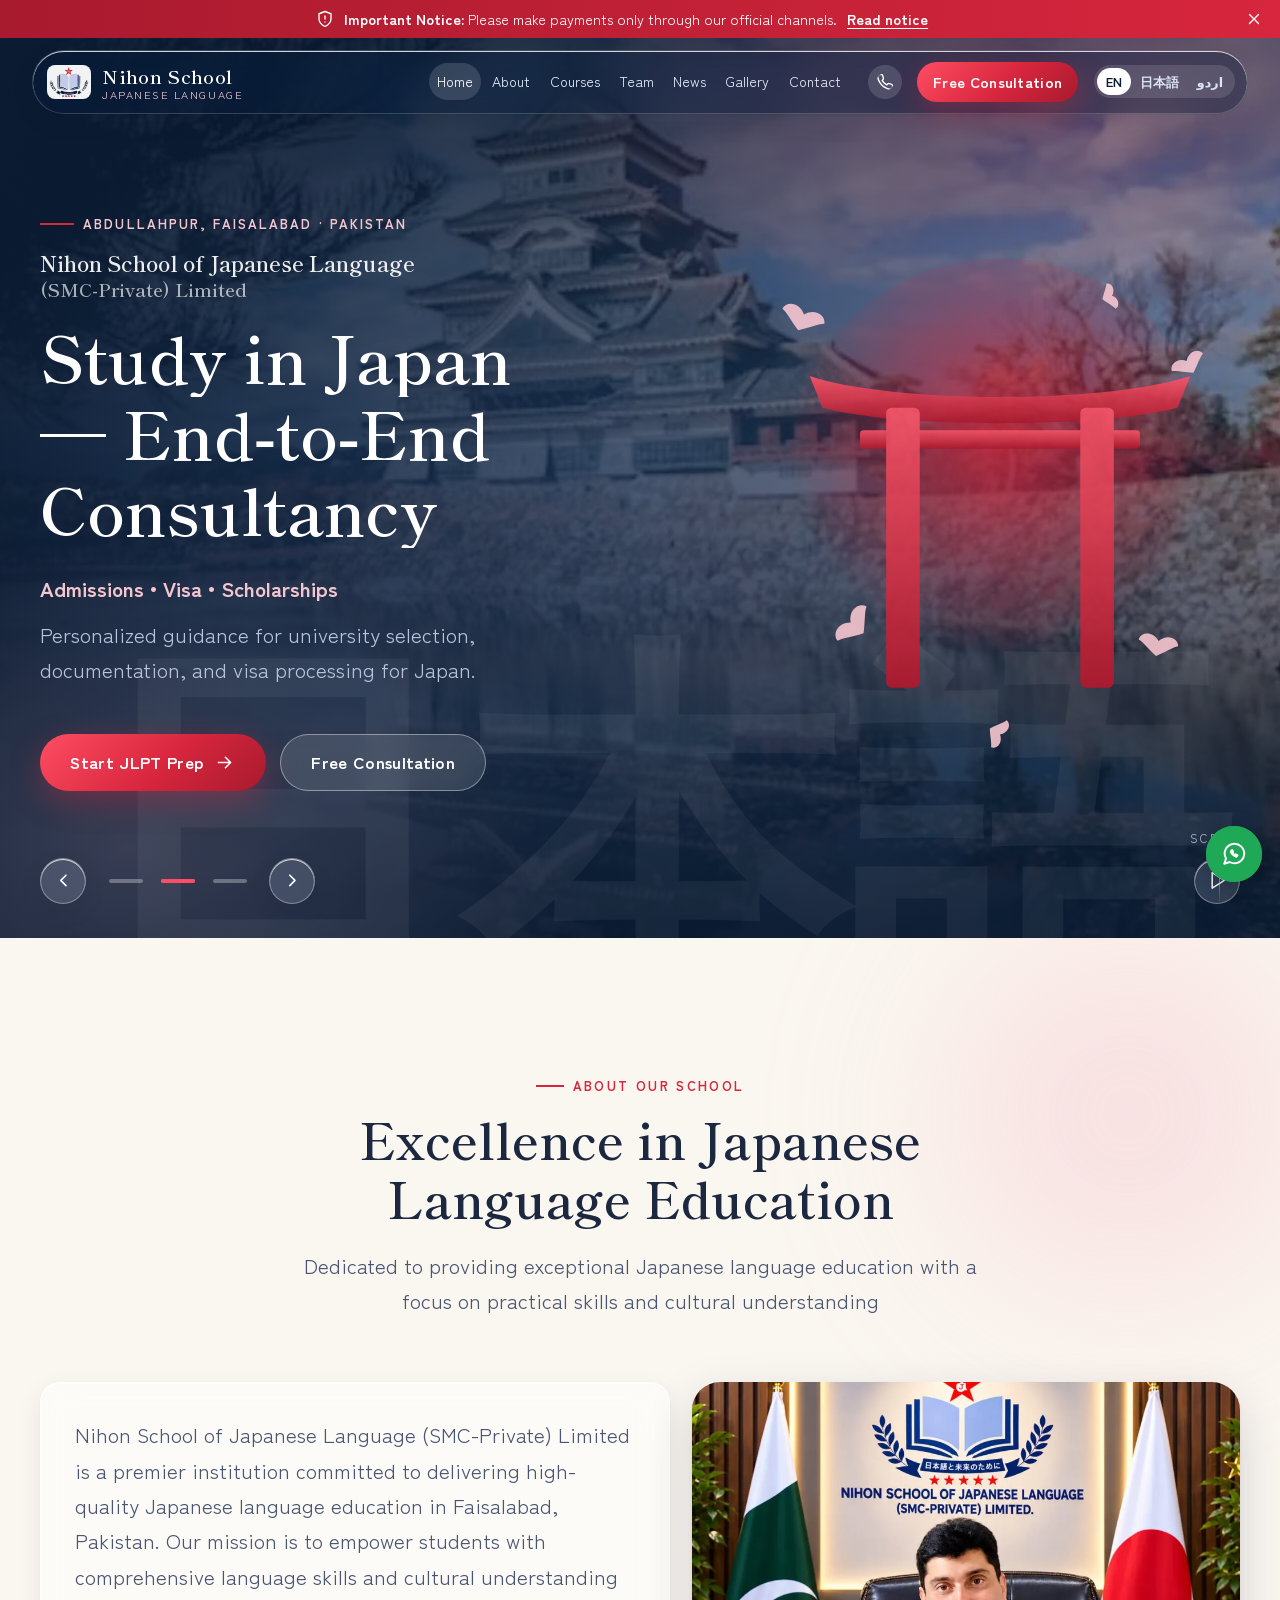
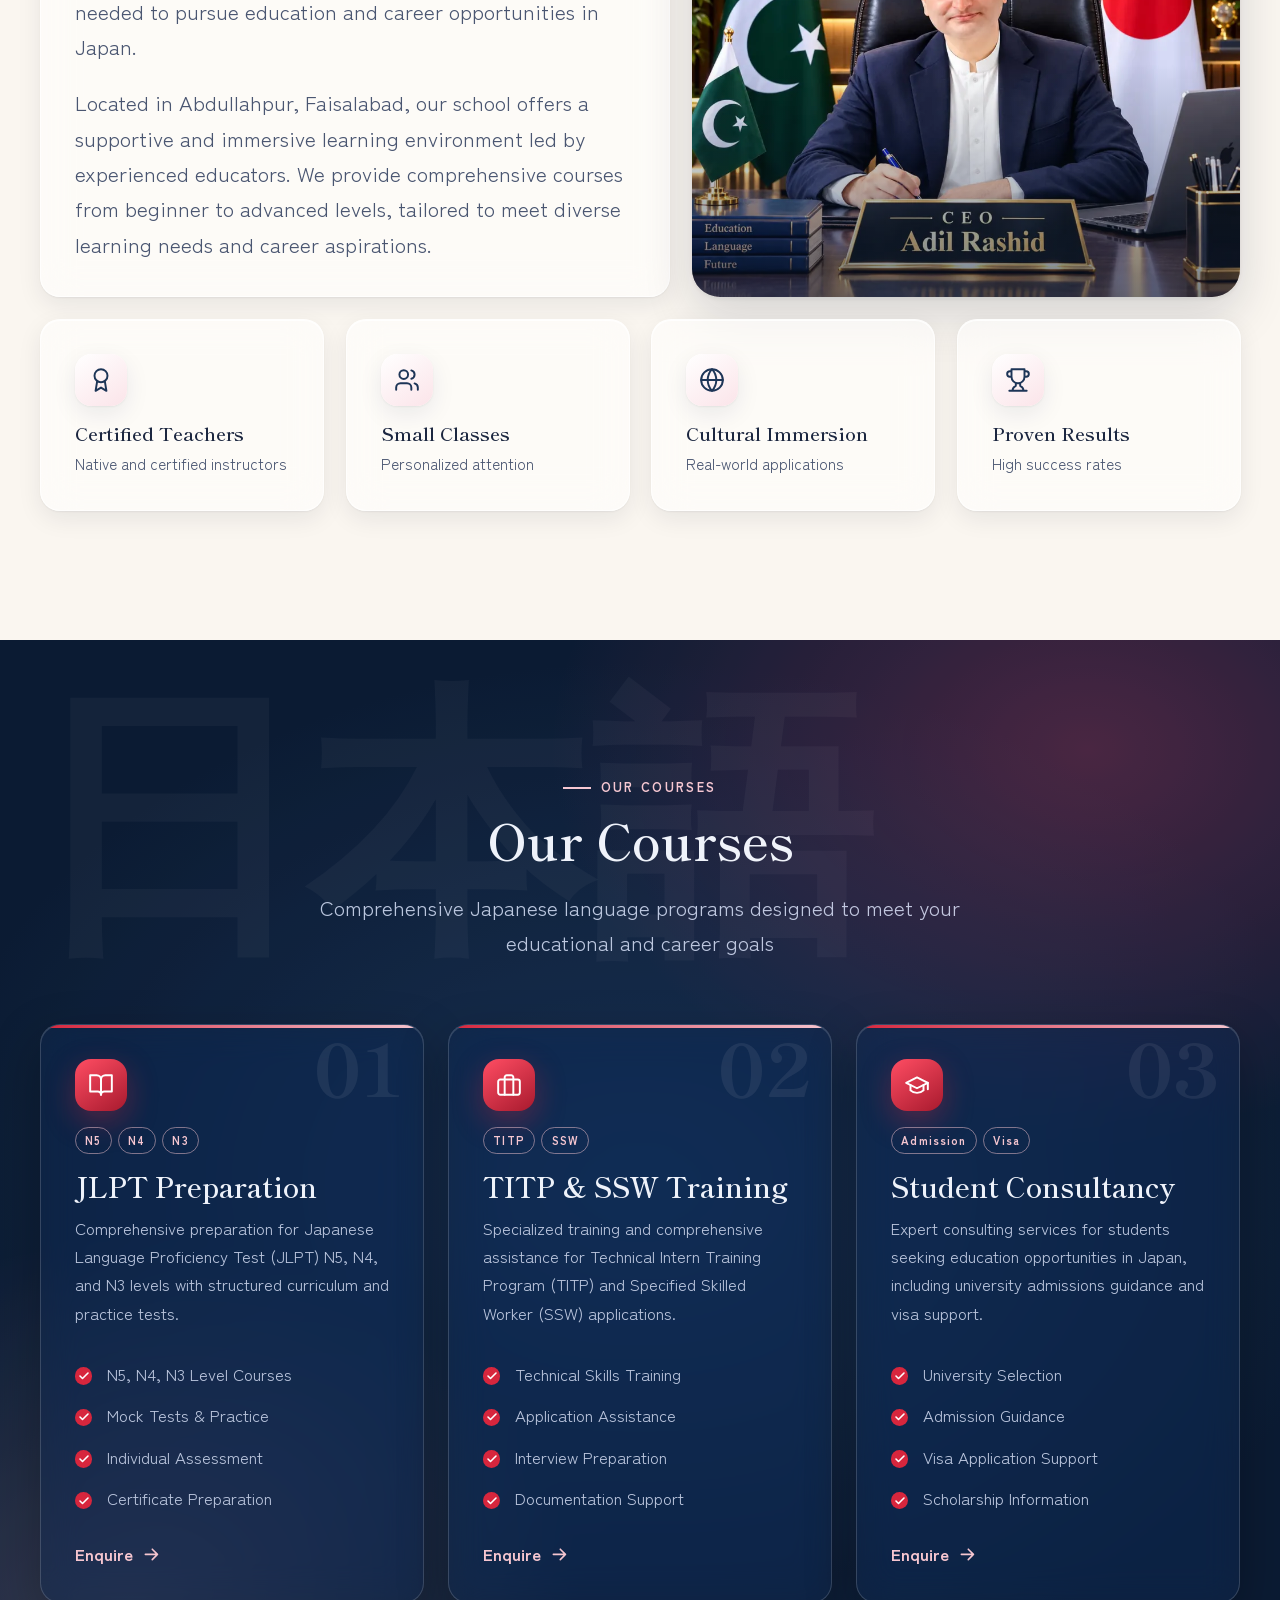
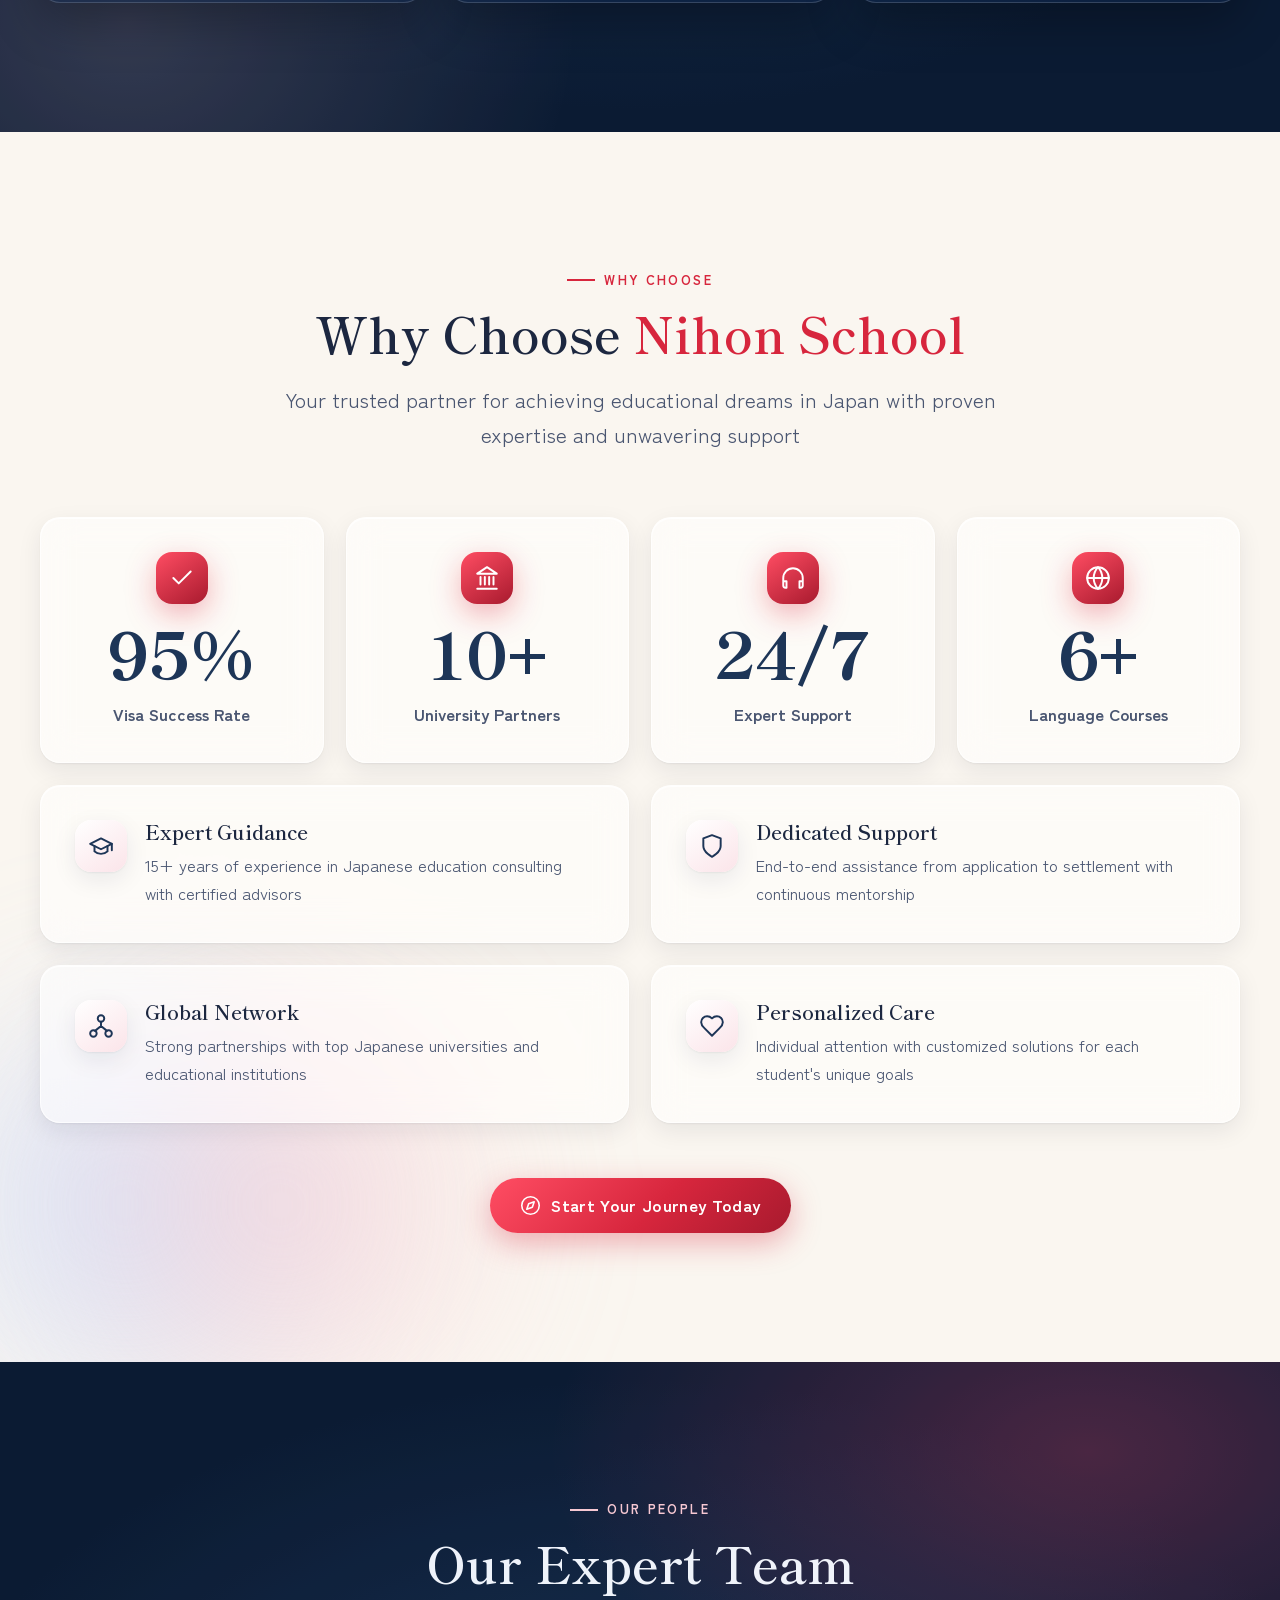
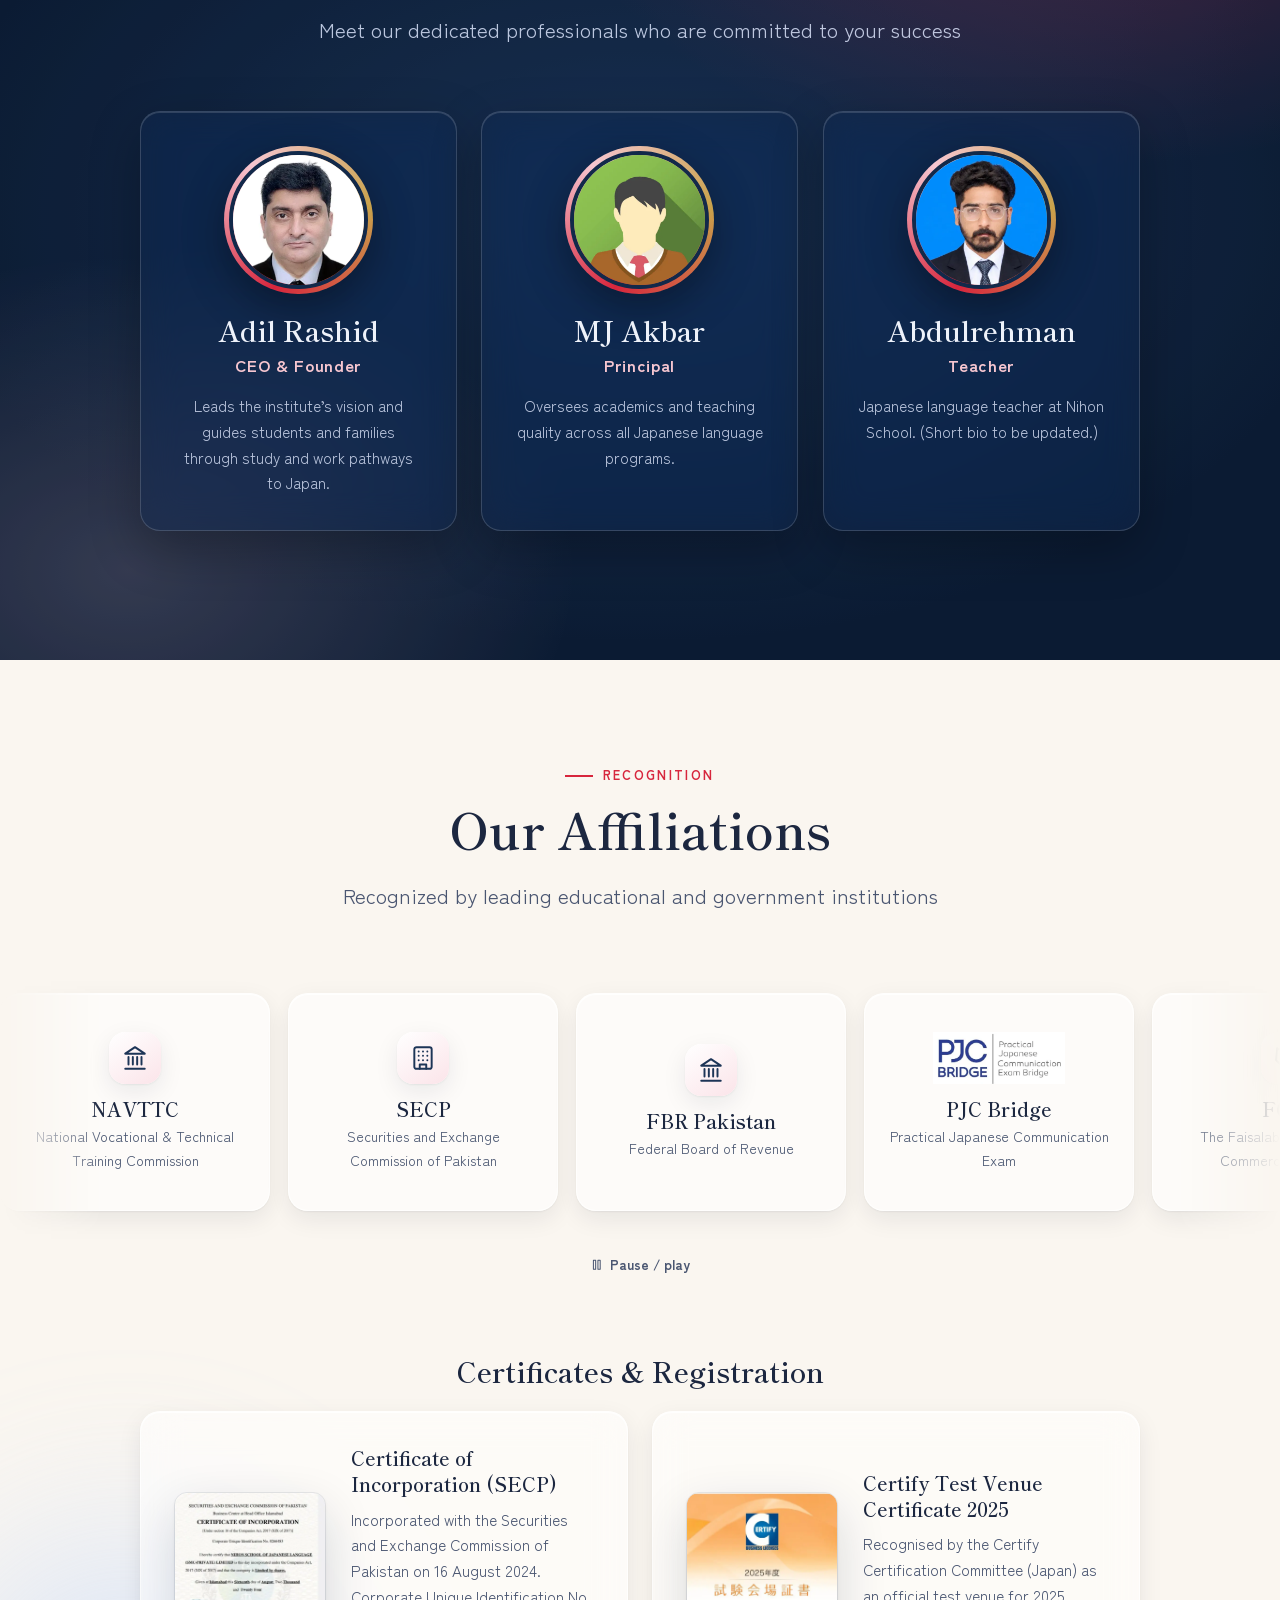
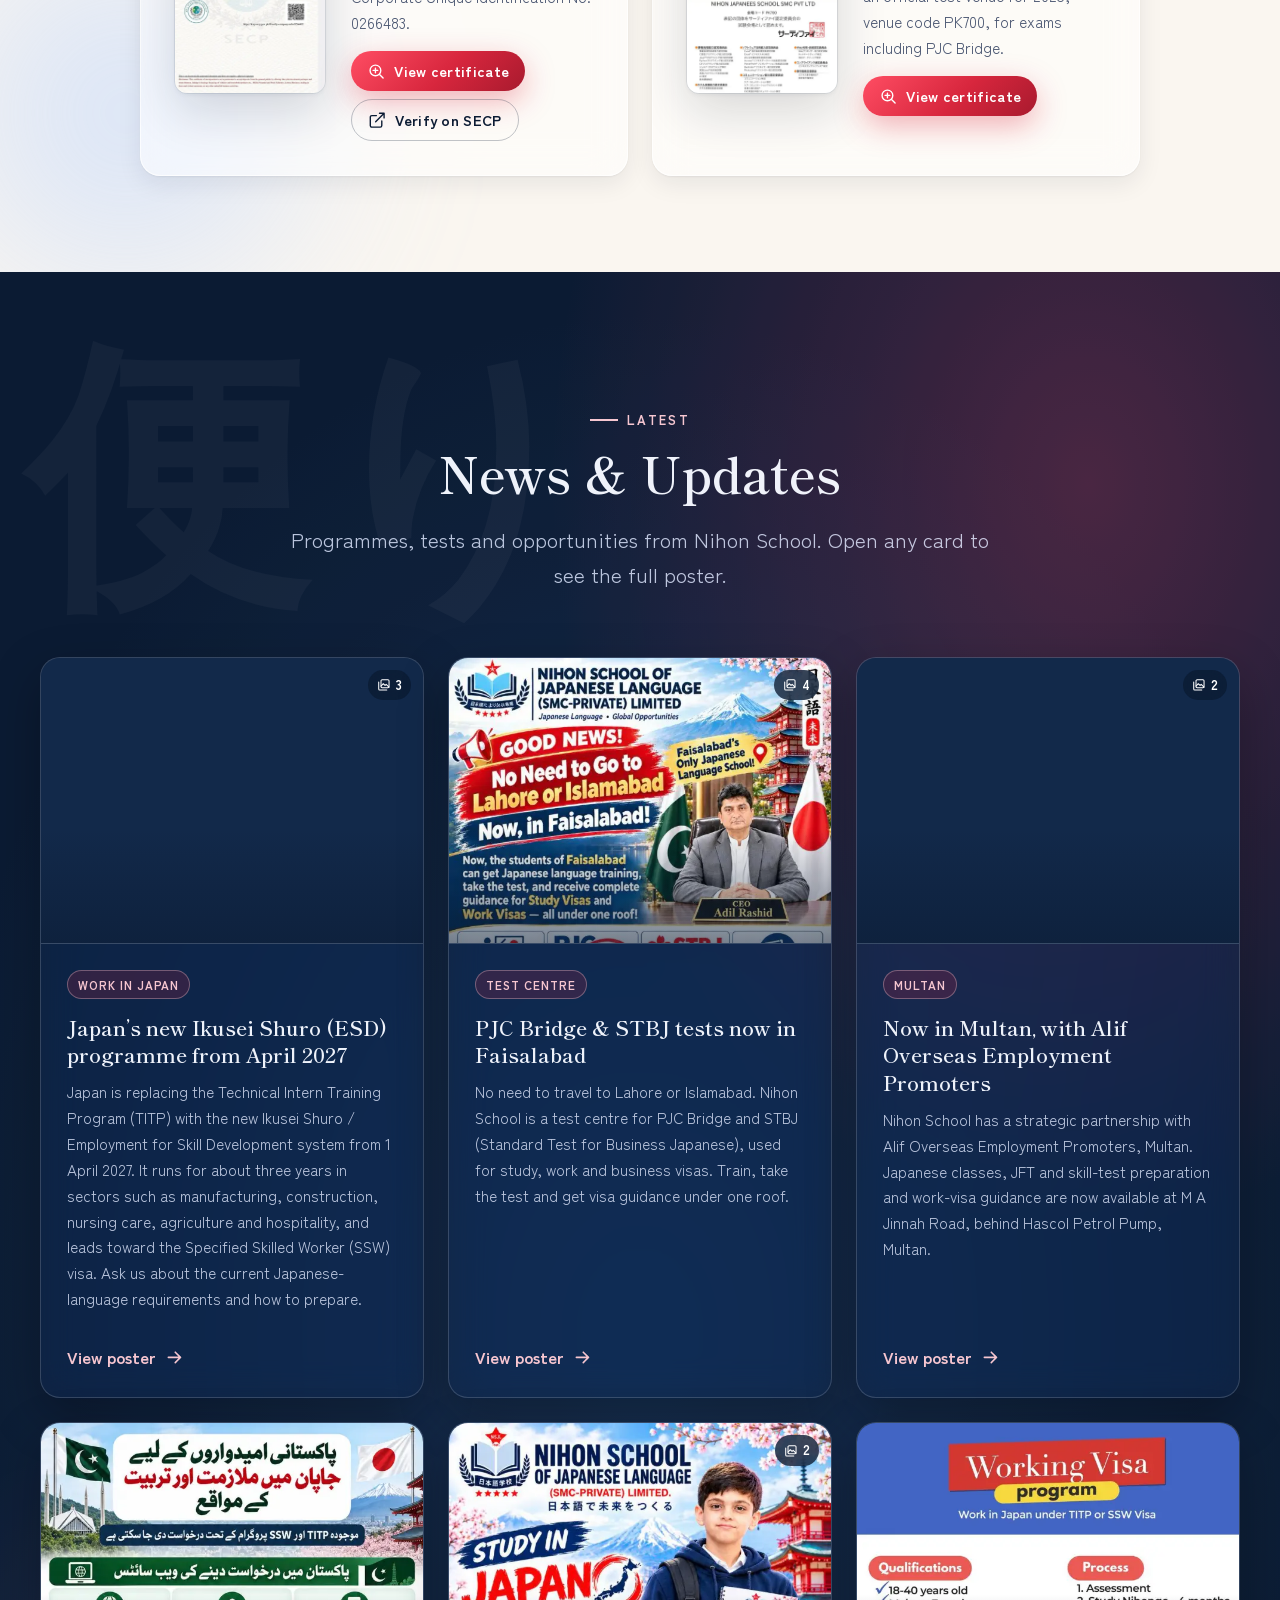
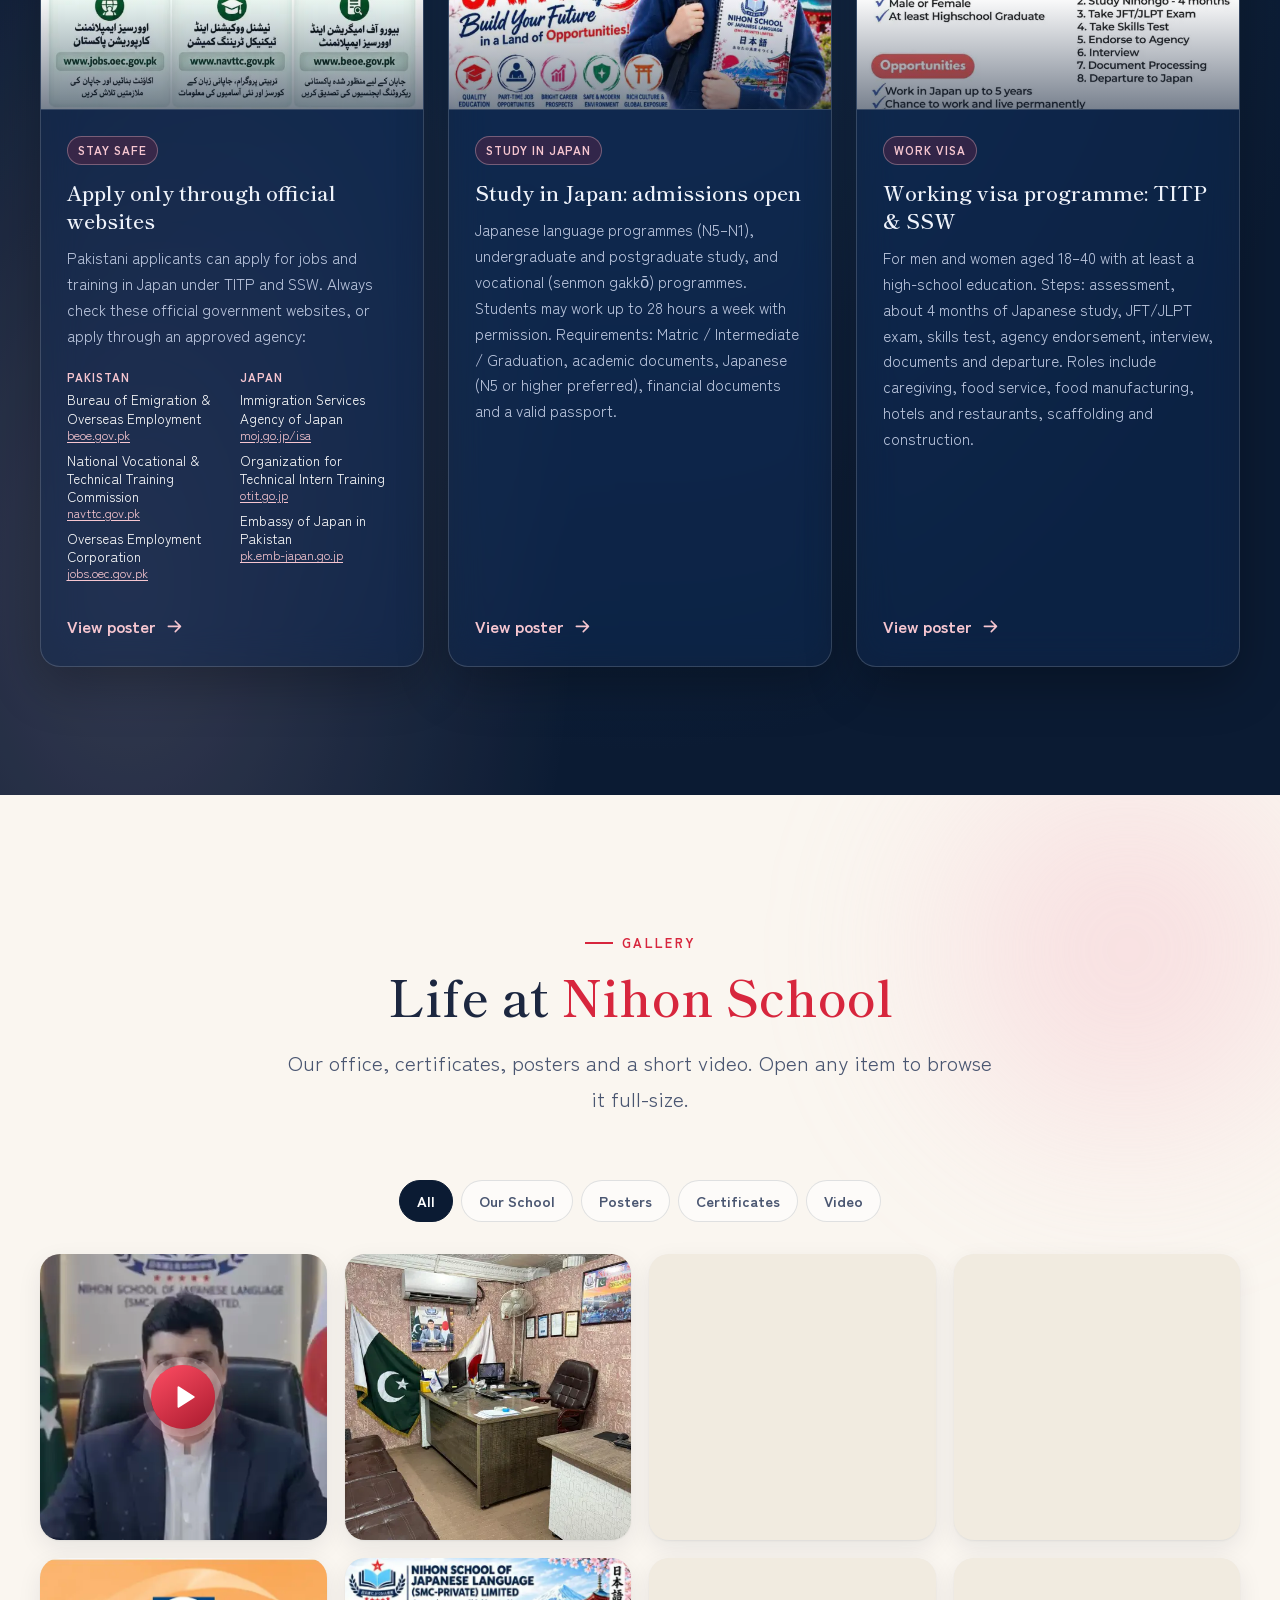
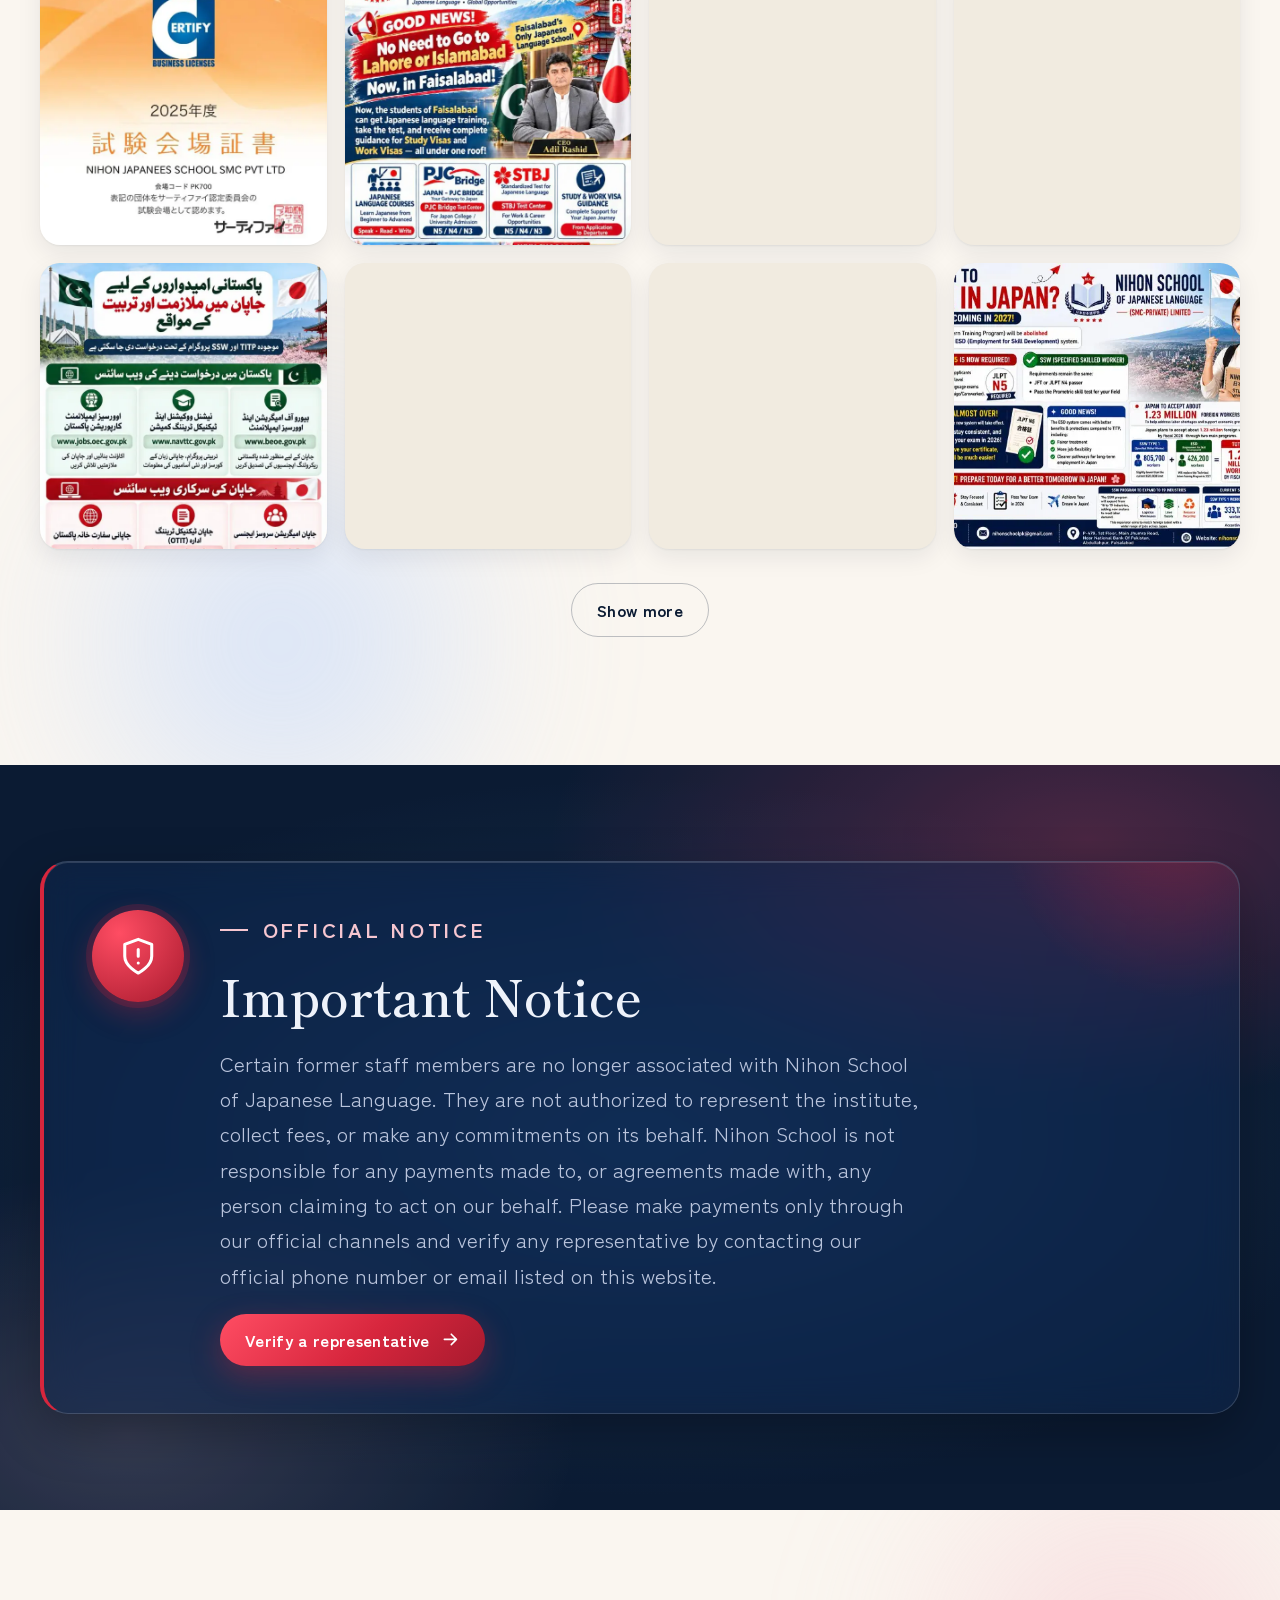
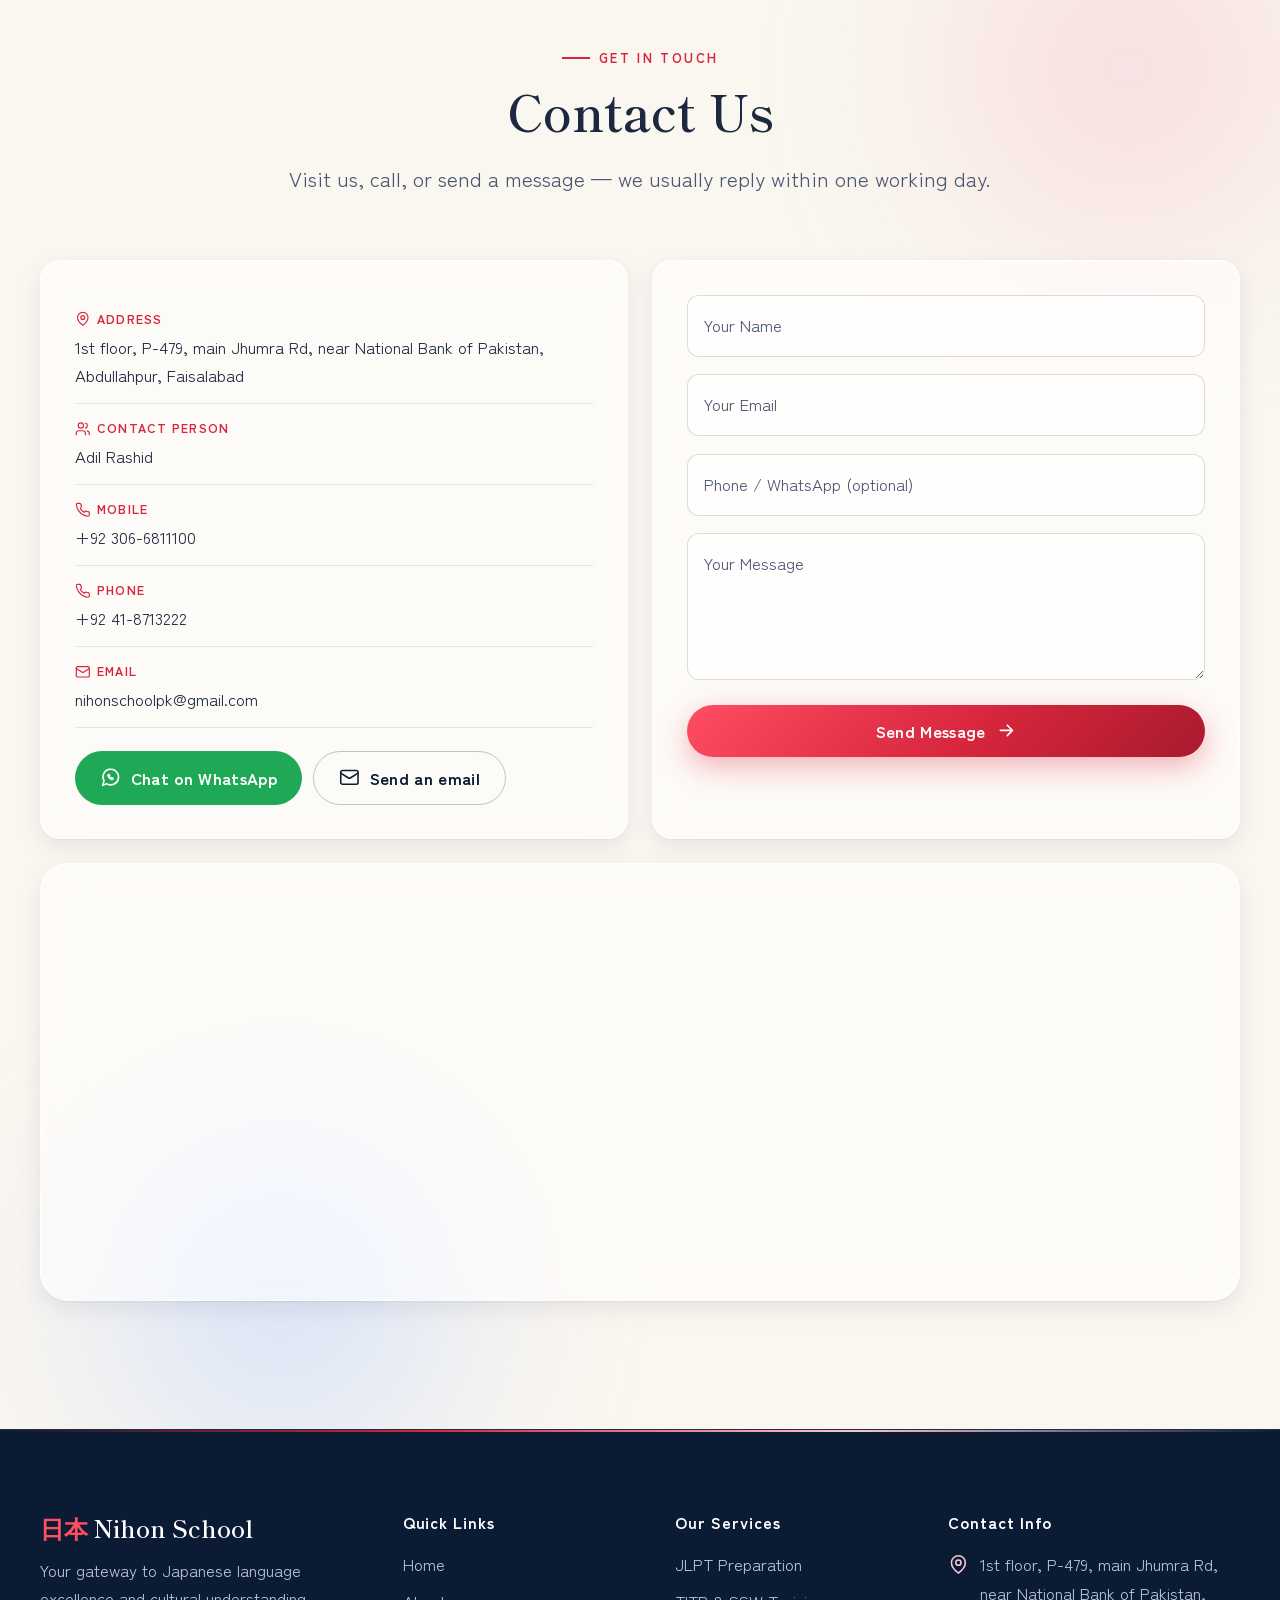
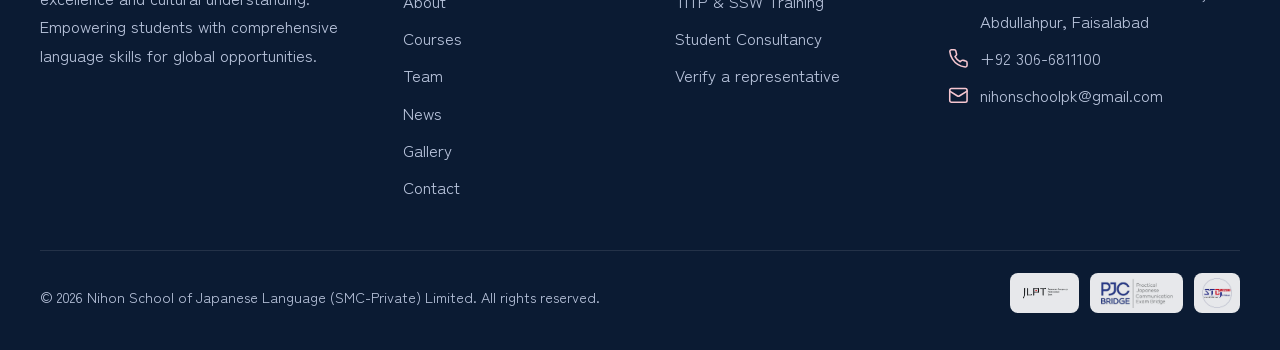
==== commit 2141b9bb: "Add news feed, gallery with lightbox, certificates and real team photos - News & Updates: 6 cards fr" ====
--- a/index.html
+++ b/index.html
@@ -32,6 +32,7 @@
   <link rel="stylesheet" href="/css/base.css">
   <link rel="stylesheet" href="/css/components.css">
   <link rel="stylesheet" href="/css/sections.css">
+  <link rel="stylesheet" href="/css/media.css">
   <link rel="stylesheet" href="/css/motion.css">
 
   <!-- Structured data: EducationalOrganization -->
@@ -99,6 +100,9 @@
     <symbol id="i-play" viewBox="0 0 24 24"><path d="m6 3 14 9-14 9z"/></symbol>
     <symbol id="i-building" viewBox="0 0 24 24"><rect x="4" y="2" width="16" height="20" rx="2"/><path d="M9 22v-4h6v4M8 6h.01M16 6h.01M12 6h.01M8 10h.01M16 10h.01M12 10h.01M8 14h.01M16 14h.01M12 14h.01"/></symbol>
     <symbol id="i-handshake" viewBox="0 0 24 24"><path d="m11 17 2 2a1 1 0 1 0 3-3M14 14l2.5 2.5a1 1 0 1 0 3-3l-3.88-3.88a3 3 0 0 0-4.24 0l-.88.88a1 1 0 1 1-3-3l2.81-2.81a5.79 5.79 0 0 1 7.06-.87l.47.28a2 2 0 0 0 1.42.25L21 4M21 3l1 11h-2M3 3 2 14l6.5 6.5a1 1 0 1 0 3-3M3 4h8"/></symbol>
+    <symbol id="i-images" viewBox="0 0 24 24"><rect x="7" y="3" width="14" height="14" rx="2"/><path d="M3 7v12a2 2 0 0 0 2 2h12"/><path d="m7 14 4-4 3 3 2-2 5 5"/></symbol>
+    <symbol id="i-zoom" viewBox="0 0 24 24"><circle cx="11" cy="11" r="7"/><path d="m21 21-4.3-4.3M11 8v6M8 11h6"/></symbol>
+    <symbol id="i-external" viewBox="0 0 24 24"><path d="M15 3h6v6M10 14 21 3M18 13v6a2 2 0 0 1-2 2H5a2 2 0 0 1-2-2V8a2 2 0 0 1 2-2h6"/></symbol>
   </defs>
 </svg>
 
@@ -133,9 +137,9 @@
         <li><a href="#home" data-i18n="nav.home">Home</a></li>
         <li><a href="#about" data-i18n="nav.about">About</a></li>
         <li><a href="#courses" data-i18n="nav.courses">Courses</a></li>
-        <li><a href="#why" data-i18n="nav.why">Why Us</a></li>
         <li><a href="#team" data-i18n="nav.team">Team</a></li>
-        <li><a href="#affiliations" data-i18n="nav.affiliations">Affiliations</a></li>
+        <li><a href="#news" data-i18n="nav.news">News</a></li>
+        <li><a href="#gallery" data-i18n="nav.gallery">Gallery</a></li>
         <li><a href="#contact" data-i18n="nav.contact">Contact</a></li>
       </ul>
       <div class="nav__menu-actions">
@@ -253,12 +257,11 @@
         <p data-i18n="about.p2">Located in Abdullahpur, Faisalabad, our school offers a supportive and immersive learning environment led by experienced educators. We provide comprehensive courses from beginner to advanced levels, tailored to meet diverse learning needs and career aspirations.</p>
       </article>
 
-      <figure class="bento__photo" data-reveal>
+      <figure class="bento__photo bento__photo--ceo" data-reveal>
         <picture>
-          <source type="image/webp" srcset="/assets/img/about-480.webp 480w, /assets/img/about.webp 960w" sizes="(max-width: 900px) 100vw, 45vw">
-          <img src="/assets/img/about.jpg" width="800" height="417" loading="lazy" decoding="async" data-i18n-attr="alt:about.imgAlt" alt="A red pagoda-style pavilion beside a mountain lake">
+          <source type="image/webp" srcset="/assets/img/about-ceo-480.webp 480w, /assets/img/about-ceo.webp 960w" sizes="(max-width: 900px) 100vw, 45vw">
+          <img src="/assets/img/about-ceo.jpg" width="960" height="960" loading="lazy" decoding="async" data-i18n-attr="alt:about.imgAlt" alt="CEO Adil Rashid at his desk in the Nihon School office">
         </picture>
-        <span class="bento__kanji" aria-hidden="true" lang="ja">学</span>
       </figure>
 
       <div class="bento__features">
@@ -430,8 +433,10 @@
 
       <article class="glass glass--dark card member" data-reveal data-tilt>
         <div class="member__photo">
-          <!-- EDIT: swap teacher-placeholder.svg for a real photo (square, ~480×480), e.g. assets/img/abdulrehman.jpg -->
-          <img src="/assets/img/teacher-placeholder.svg" width="480" height="480" loading="lazy" decoding="async" alt="Abdulrehman, Teacher at Nihon School (photo coming soon)">
+          <picture>
+            <source type="image/webp" srcset="/assets/img/abdulrehman.webp">
+            <img src="/assets/img/abdulrehman.jpg" width="480" height="480" loading="lazy" decoding="async" alt="Abdulrehman, Teacher at Nihon School">
+          </picture>
         </div>
         <h3>Abdulrehman</h3>
         <p class="member__role" data-i18n="team.abd.role">Teacher</p>
@@ -468,9 +473,165 @@
     <svg class="i i--pause" aria-hidden="true"><use href="#i-pause"/></svg><svg class="i i--play" aria-hidden="true"><use href="#i-play"/></svg>
     <span data-i18n="aff.pause">Pause</span>
   </button>
-</section>
-
-<!-- ═════════ 7. OFFICIAL NOTICE ═════════ -->
+
+  <div class="container certs">
+    <h3 class="certs__title" data-reveal data-i18n="cert.title">Certificates &amp; Registration</h3>
+    <div class="certs__grid">
+      <article class="glass card cert" data-reveal>
+        <a class="cert__doc lb-trigger" href="/assets/media/cert-secp.webp" data-lb="certs" data-cap="g.cert-secp" data-thumb="/assets/media/cert-secp-t.webp" data-w="685" data-h="926"><img src="/assets/media/cert-secp-t.webp" width="640" height="865" loading="lazy" decoding="async" style="object-position:top" alt="" data-i18n-attr="alt:g.cert-secp"><span class="zoom-hint" aria-hidden="true"><svg class="i"><use href="#i-zoom"/></svg></span></a>
+        <div class="cert__body">
+          <h4 data-i18n="cert.secp.t"></h4>
+          <p data-i18n="cert.secp.d"></p>
+          <div class="cert__actions">
+            <button type="button" class="btn btn--primary btn--sm" data-lb-open="cert-secp"><svg class="i" aria-hidden="true"><use href="#i-zoom"/></svg><span data-i18n="cert.view">View certificate</span></button>
+            <a class="btn btn--ghost btn--sm" href="https://leap.secp.gov.pk/#/verify-company-info/0266483" target="_blank" rel="noopener"><svg class="i" aria-hidden="true"><use href="#i-external"/></svg><span data-i18n="cert.secp.verify">Verify on SECP</span></a>
+          </div>
+        </div>
+      </article>
+      <article class="glass card cert" data-reveal>
+        <a class="cert__doc lb-trigger" href="/assets/media/cert-certify.webp" data-lb="certs" data-cap="g.cert-certify" data-thumb="/assets/media/cert-certify-t.webp" data-w="720" data-h="1017"><img src="/assets/media/cert-certify-t.webp" width="640" height="904" loading="lazy" decoding="async" style="object-position:top" alt="" data-i18n-attr="alt:g.cert-certify"><span class="zoom-hint" aria-hidden="true"><svg class="i"><use href="#i-zoom"/></svg></span></a>
+        <div class="cert__body">
+          <h4 data-i18n="cert.certify.t"></h4>
+          <p data-i18n="cert.certify.d"></p>
+          <div class="cert__actions">
+            <button type="button" class="btn btn--primary btn--sm" data-lb-open="cert-certify"><svg class="i" aria-hidden="true"><use href="#i-zoom"/></svg><span data-i18n="cert.view">View certificate</span></button>
+            
+          </div>
+        </div>
+      </article>
+    </div>
+  </div>
+</section>
+
+<!-- ═════════ 7. NEWS & UPDATES ═════════ -->
+<section class="section section--ink" id="news">
+  <div class="hero__mesh hero__mesh--soft" aria-hidden="true"></div>
+  <div class="section__kanji" aria-hidden="true" lang="ja">便り</div>
+  <div class="container">
+    <header class="section__head" data-reveal>
+      <p class="kicker" data-i18n="news.kicker">Latest</p>
+      <h2 class="section__title" data-i18n="news.title">News &amp; Updates</h2>
+      <p class="section__sub" data-i18n="news.sub"></p>
+    </header>
+    <div class="news">
+      <article class="glass glass--dark card news-card" data-reveal>
+        <a class="news-card__cover lb-trigger" href="/assets/media/ikusei-en.webp" data-lb="news-n1" data-cap="g.ikusei-en" data-thumb="/assets/media/ikusei-en-t.webp" data-w="750" data-h="822"><img src="/assets/media/ikusei-en-t.webp" width="640" height="701" loading="lazy" decoding="async" style="object-position:top" alt="" data-i18n-attr="alt:g.ikusei-en"><span class="news-card__count" aria-hidden="true"><svg class="i"><use href="#i-images"/></svg>3</span></a>
+        <a class="lb-trigger" href="/assets/media/ikusei-ur.webp" data-lb="news-n1" data-cap="g.ikusei-ur" data-thumb="/assets/media/ikusei-ur-t.webp" data-w="743" data-h="817" hidden></a>
+        <a class="lb-trigger" href="/assets/media/esd-2027.webp" data-lb="news-n1" data-cap="g.esd-2027" data-thumb="/assets/media/esd-2027-t.webp" data-w="1280" data-h="853" hidden></a>
+        <div class="news-card__body">
+          <span class="tag" data-i18n="news.n1.tag"></span>
+          <h3 data-i18n="news.n1.t"></h3>
+          <p data-i18n="news.n1.d"></p>
+          <button type="button" class="link-arrow" data-lb-open="ikusei-en"><span data-i18n="news.view">View poster</span><svg class="i i--dir" aria-hidden="true"><use href="#i-arrow-right"/></svg></button>
+        </div>
+      </article>
+      <article class="glass glass--dark card news-card" data-reveal>
+        <a class="news-card__cover lb-trigger" href="/assets/media/test-center.webp" data-lb="news-n2" data-cap="g.test-center" data-thumb="/assets/media/test-center-t.webp" data-w="750" data-h="1116"><img src="/assets/media/test-center-t.webp" width="640" height="952" loading="lazy" decoding="async" style="object-position:top" alt="" data-i18n-attr="alt:g.test-center"><span class="news-card__count" aria-hidden="true"><svg class="i"><use href="#i-images"/></svg>4</span></a>
+        <a class="lb-trigger" href="/assets/media/pjc-web-test.webp" data-lb="news-n2" data-cap="g.pjc-web-test" data-thumb="/assets/media/pjc-web-test-t.webp" data-w="1080" data-h="1080" hidden></a>
+        <a class="lb-trigger" href="/assets/media/stbj-test.webp" data-lb="news-n2" data-cap="g.stbj-test" data-thumb="/assets/media/stbj-test-t.webp" data-w="1067" data-h="954" hidden></a>
+        <a class="lb-trigger" href="/assets/media/stbj-ceo.webp" data-lb="news-n2" data-cap="g.stbj-ceo" data-thumb="/assets/media/stbj-ceo-t.webp" data-w="960" data-h="1280" hidden></a>
+        <div class="news-card__body">
+          <span class="tag" data-i18n="news.n2.tag"></span>
+          <h3 data-i18n="news.n2.t"></h3>
+          <p data-i18n="news.n2.d"></p>
+          <button type="button" class="link-arrow" data-lb-open="test-center"><span data-i18n="news.view">View poster</span><svg class="i i--dir" aria-hidden="true"><use href="#i-arrow-right"/></svg></button>
+        </div>
+      </article>
+      <article class="glass glass--dark card news-card" data-reveal>
+        <a class="news-card__cover lb-trigger" href="/assets/media/alif-partnership.webp" data-lb="news-n3" data-cap="g.alif-partnership" data-thumb="/assets/media/alif-partnership-t.webp" data-w="750" data-h="1123"><img src="/assets/media/alif-partnership-t.webp" width="640" height="958" loading="lazy" decoding="async" style="object-position:top" alt="" data-i18n-attr="alt:g.alif-partnership"><span class="news-card__count" aria-hidden="true"><svg class="i"><use href="#i-images"/></svg>2</span></a>
+        <a class="lb-trigger" href="/assets/media/multan.webp" data-lb="news-n3" data-cap="g.multan" data-thumb="/assets/media/multan-t.webp" data-w="750" data-h="1136" hidden></a>
+        <div class="news-card__body">
+          <span class="tag" data-i18n="news.n3.tag"></span>
+          <h3 data-i18n="news.n3.t"></h3>
+          <p data-i18n="news.n3.d"></p>
+          <button type="button" class="link-arrow" data-lb-open="alif-partnership"><span data-i18n="news.view">View poster</span><svg class="i i--dir" aria-hidden="true"><use href="#i-arrow-right"/></svg></button>
+        </div>
+      </article>
+      <article class="glass glass--dark card news-card" data-reveal>
+        <a class="news-card__cover lb-trigger" href="/assets/media/official-sites.webp" data-lb="news-n6" data-cap="g.official-sites" data-thumb="/assets/media/official-sites-t.webp" data-w="1122" data-h="1402"><img src="/assets/media/official-sites-t.webp" width="640" height="800" loading="lazy" decoding="async" style="object-position:top" alt="" data-i18n-attr="alt:g.official-sites"></a>
+        
+        <div class="news-card__body">
+          <span class="tag" data-i18n="news.n6.tag"></span>
+          <h3 data-i18n="news.n6.t"></h3>
+          <p data-i18n="news.n6.d"></p>
+          <div class="news-links"><div><p class="news-links__h" data-i18n="news.n6.pk"></p><ul><li><a href="https://beoe.gov.pk" target="_blank" rel="noopener"><span data-i18n="news.n6.beoe"></span><small dir="ltr">beoe.gov.pk</small></a></li><li><a href="https://navttc.gov.pk" target="_blank" rel="noopener"><span data-i18n="news.n6.navttc"></span><small dir="ltr">navttc.gov.pk</small></a></li><li><a href="https://jobs.oec.gov.pk" target="_blank" rel="noopener"><span data-i18n="news.n6.oec"></span><small dir="ltr">jobs.oec.gov.pk</small></a></li></ul></div><div><p class="news-links__h" data-i18n="news.n6.jp"></p><ul><li><a href="https://www.moj.go.jp/isa/" target="_blank" rel="noopener"><span data-i18n="news.n6.isa"></span><small dir="ltr">moj.go.jp/isa</small></a></li><li><a href="https://www.otit.go.jp" target="_blank" rel="noopener"><span data-i18n="news.n6.otit"></span><small dir="ltr">otit.go.jp</small></a></li><li><a href="https://www.pk.emb-japan.go.jp" target="_blank" rel="noopener"><span data-i18n="news.n6.emb"></span><small dir="ltr">pk.emb-japan.go.jp</small></a></li></ul></div></div>
+          <button type="button" class="link-arrow" data-lb-open="official-sites"><span data-i18n="news.view">View poster</span><svg class="i i--dir" aria-hidden="true"><use href="#i-arrow-right"/></svg></button>
+        </div>
+      </article>
+      <article class="glass glass--dark card news-card" data-reveal>
+        <a class="news-card__cover lb-trigger" href="/assets/media/study-japan-1.webp" data-lb="news-n4" data-cap="g.study-japan-1" data-thumb="/assets/media/study-japan-1-t.webp" data-w="750" data-h="1127"><img src="/assets/media/study-japan-1-t.webp" width="640" height="962" loading="lazy" decoding="async" style="object-position:top" alt="" data-i18n-attr="alt:g.study-japan-1"><span class="news-card__count" aria-hidden="true"><svg class="i"><use href="#i-images"/></svg>2</span></a>
+        <a class="lb-trigger" href="/assets/media/study-japan-2.webp" data-lb="news-n4" data-cap="g.study-japan-2" data-thumb="/assets/media/study-japan-2-t.webp" data-w="750" data-h="1102" hidden></a>
+        <div class="news-card__body">
+          <span class="tag" data-i18n="news.n4.tag"></span>
+          <h3 data-i18n="news.n4.t"></h3>
+          <p data-i18n="news.n4.d"></p>
+          <button type="button" class="link-arrow" data-lb-open="study-japan-1"><span data-i18n="news.view">View poster</span><svg class="i i--dir" aria-hidden="true"><use href="#i-arrow-right"/></svg></button>
+        </div>
+      </article>
+      <article class="glass glass--dark card news-card" data-reveal>
+        <a class="news-card__cover lb-trigger" href="/assets/media/working-visa.webp" data-lb="news-n5" data-cap="g.working-visa" data-thumb="/assets/media/working-visa-t.webp" data-w="1268" data-h="1187"><img src="/assets/media/working-visa-t.webp" width="640" height="599" loading="lazy" decoding="async" style="object-position:top" alt="" data-i18n-attr="alt:g.working-visa"></a>
+        
+        <div class="news-card__body">
+          <span class="tag" data-i18n="news.n5.tag"></span>
+          <h3 data-i18n="news.n5.t"></h3>
+          <p data-i18n="news.n5.d"></p>
+          <button type="button" class="link-arrow" data-lb-open="working-visa"><span data-i18n="news.view">View poster</span><svg class="i i--dir" aria-hidden="true"><use href="#i-arrow-right"/></svg></button>
+        </div>
+      </article>
+    </div>
+  </div>
+</section>
+
+<!-- ═════════ 8. GALLERY ═════════ -->
+<section class="section section--washi" id="gallery">
+  <div class="blob blob--rose" aria-hidden="true"></div>
+  <div class="blob blob--sky blob--b" aria-hidden="true"></div>
+  <div class="container">
+    <header class="section__head" data-reveal>
+      <p class="kicker" data-i18n="gallery.kicker">Gallery</p>
+      <h2 class="section__title" data-i18n="gallery.title">Life at <em>Nihon School</em></h2>
+      <p class="section__sub" data-i18n="gallery.sub"></p>
+    </header>
+    <div class="gal-filters" role="group" data-i18n-attr="aria-label:gallery.filter" aria-label="Filter gallery" data-reveal>
+      <button type="button" class="gal-filter" data-filter="all" aria-pressed="true" data-i18n="gf.all">All</button>
+      <button type="button" class="gal-filter" data-filter="school" aria-pressed="false" data-i18n="gf.school">Our School</button>
+      <button type="button" class="gal-filter" data-filter="posters" aria-pressed="false" data-i18n="gf.posters">Posters</button>
+      <button type="button" class="gal-filter" data-filter="certs" aria-pressed="false" data-i18n="gf.certs">Certificates</button>
+      <button type="button" class="gal-filter" data-filter="video" aria-pressed="false" data-i18n="gf.video">Video</button>
+    </div>
+    <ul class="gal" id="gal">
+      <li class="gal__item" data-cat="video" data-reveal><a class="gal__link lb-trigger" href="/assets/video/nihon-intro.mp4" data-lb="gallery" data-cap="g.video" data-thumb="/assets/media/video-poster.webp" data-w="464" data-h="832" data-type="video" data-poster="/assets/media/video-poster.webp"><img src="/assets/media/video-poster.webp" width="464" height="832" loading="lazy" decoding="async" style="object-position:50% 30%" alt="" data-i18n-attr="alt:g.video"><span class="gal__play" aria-hidden="true"><svg class="i"><use href="#i-play"/></svg></span><span class="gal__cap" aria-hidden="true" data-i18n="g.video"></span></a></li>
+      <li class="gal__item" data-cat="school" data-reveal><a class="gal__link lb-trigger" href="/assets/media/office.webp" data-lb="gallery" data-cap="g.office" data-thumb="/assets/media/office-t.webp" data-w="1280" data-h="960"><img src="/assets/media/office-t.webp" width="640" height="480" loading="lazy" decoding="async" style="object-position:center" alt="" data-i18n-attr="alt:g.office"><span class="gal__cap" aria-hidden="true" data-i18n="g.office"></span></a></li>
+      <li class="gal__item" data-cat="school" data-reveal><a class="gal__link lb-trigger" href="/assets/media/ceo-desk.webp" data-lb="gallery" data-cap="g.ceo-desk" data-thumb="/assets/media/ceo-desk-t.webp" data-w="1254" data-h="1254"><img src="/assets/media/ceo-desk-t.webp" width="640" height="640" loading="lazy" decoding="async" style="object-position:50% 30%" alt="" data-i18n-attr="alt:g.ceo-desk"><span class="gal__cap" aria-hidden="true" data-i18n="g.ceo-desk"></span></a></li>
+      <li class="gal__item" data-cat="certs" data-reveal><a class="gal__link lb-trigger" href="/assets/media/cert-secp.webp" data-lb="gallery" data-cap="g.cert-secp" data-thumb="/assets/media/cert-secp-t.webp" data-w="685" data-h="926"><img src="/assets/media/cert-secp-t.webp" width="640" height="865" loading="lazy" decoding="async" style="object-position:top" alt="" data-i18n-attr="alt:g.cert-secp"><span class="gal__cap" aria-hidden="true" data-i18n="g.cert-secp"></span></a></li>
+      <li class="gal__item" data-cat="certs" data-reveal><a class="gal__link lb-trigger" href="/assets/media/cert-certify.webp" data-lb="gallery" data-cap="g.cert-certify" data-thumb="/assets/media/cert-certify-t.webp" data-w="720" data-h="1017"><img src="/assets/media/cert-certify-t.webp" width="640" height="904" loading="lazy" decoding="async" style="object-position:top" alt="" data-i18n-attr="alt:g.cert-certify"><span class="gal__cap" aria-hidden="true" data-i18n="g.cert-certify"></span></a></li>
+      <li class="gal__item" data-cat="posters" data-reveal><a class="gal__link lb-trigger" href="/assets/media/test-center.webp" data-lb="gallery" data-cap="g.test-center" data-thumb="/assets/media/test-center-t.webp" data-w="750" data-h="1116"><img src="/assets/media/test-center-t.webp" width="640" height="952" loading="lazy" decoding="async" style="object-position:top" alt="" data-i18n-attr="alt:g.test-center"><span class="gal__cap" aria-hidden="true" data-i18n="g.test-center"></span></a></li>
+      <li class="gal__item" data-cat="posters" data-reveal><a class="gal__link lb-trigger" href="/assets/media/ikusei-en.webp" data-lb="gallery" data-cap="g.ikusei-en" data-thumb="/assets/media/ikusei-en-t.webp" data-w="750" data-h="822"><img src="/assets/media/ikusei-en-t.webp" width="640" height="701" loading="lazy" decoding="async" style="object-position:top" alt="" data-i18n-attr="alt:g.ikusei-en"><span class="gal__cap" aria-hidden="true" data-i18n="g.ikusei-en"></span></a></li>
+      <li class="gal__item" data-cat="posters" data-reveal><a class="gal__link lb-trigger" href="/assets/media/alif-partnership.webp" data-lb="gallery" data-cap="g.alif-partnership" data-thumb="/assets/media/alif-partnership-t.webp" data-w="750" data-h="1123"><img src="/assets/media/alif-partnership-t.webp" width="640" height="958" loading="lazy" decoding="async" style="object-position:top" alt="" data-i18n-attr="alt:g.alif-partnership"><span class="gal__cap" aria-hidden="true" data-i18n="g.alif-partnership"></span></a></li>
+      <li class="gal__item" data-cat="posters" data-reveal><a class="gal__link lb-trigger" href="/assets/media/official-sites.webp" data-lb="gallery" data-cap="g.official-sites" data-thumb="/assets/media/official-sites-t.webp" data-w="1122" data-h="1402"><img src="/assets/media/official-sites-t.webp" width="640" height="800" loading="lazy" decoding="async" style="object-position:top" alt="" data-i18n-attr="alt:g.official-sites"><span class="gal__cap" aria-hidden="true" data-i18n="g.official-sites"></span></a></li>
+      <li class="gal__item" data-cat="posters" data-reveal><a class="gal__link lb-trigger" href="/assets/media/study-japan-1.webp" data-lb="gallery" data-cap="g.study-japan-1" data-thumb="/assets/media/study-japan-1-t.webp" data-w="750" data-h="1127"><img src="/assets/media/study-japan-1-t.webp" width="640" height="962" loading="lazy" decoding="async" style="object-position:top" alt="" data-i18n-attr="alt:g.study-japan-1"><span class="gal__cap" aria-hidden="true" data-i18n="g.study-japan-1"></span></a></li>
+      <li class="gal__item" data-cat="posters" data-reveal><a class="gal__link lb-trigger" href="/assets/media/working-visa.webp" data-lb="gallery" data-cap="g.working-visa" data-thumb="/assets/media/working-visa-t.webp" data-w="1268" data-h="1187"><img src="/assets/media/working-visa-t.webp" width="640" height="599" loading="lazy" decoding="async" style="object-position:top" alt="" data-i18n-attr="alt:g.working-visa"><span class="gal__cap" aria-hidden="true" data-i18n="g.working-visa"></span></a></li>
+      <li class="gal__item" data-cat="posters" data-reveal><a class="gal__link lb-trigger" href="/assets/media/esd-2027.webp" data-lb="gallery" data-cap="g.esd-2027" data-thumb="/assets/media/esd-2027-t.webp" data-w="1280" data-h="853"><img src="/assets/media/esd-2027-t.webp" width="640" height="426" loading="lazy" decoding="async" style="object-position:top" alt="" data-i18n-attr="alt:g.esd-2027"><span class="gal__cap" aria-hidden="true" data-i18n="g.esd-2027"></span></a></li>
+      <li class="gal__item" data-cat="school" data-reveal><a class="gal__link lb-trigger" href="/assets/media/stbj-ceo.webp" data-lb="gallery" data-cap="g.stbj-ceo" data-thumb="/assets/media/stbj-ceo-t.webp" data-w="960" data-h="1280"><img src="/assets/media/stbj-ceo-t.webp" width="640" height="853" loading="lazy" decoding="async" style="object-position:50% 35%" alt="" data-i18n-attr="alt:g.stbj-ceo"><span class="gal__cap" aria-hidden="true" data-i18n="g.stbj-ceo"></span></a></li>
+      <li class="gal__item" data-cat="school" data-reveal><a class="gal__link lb-trigger" href="/assets/media/minna-books.webp" data-lb="gallery" data-cap="g.minna-books" data-thumb="/assets/media/minna-books-t.webp" data-w="720" data-h="1280"><img src="/assets/media/minna-books-t.webp" width="640" height="1138" loading="lazy" decoding="async" style="object-position:50% 40%" alt="" data-i18n-attr="alt:g.minna-books"><span class="gal__cap" aria-hidden="true" data-i18n="g.minna-books"></span></a></li>
+      <li class="gal__item" data-cat="posters" data-reveal><a class="gal__link lb-trigger" href="/assets/media/multan.webp" data-lb="gallery" data-cap="g.multan" data-thumb="/assets/media/multan-t.webp" data-w="750" data-h="1136"><img src="/assets/media/multan-t.webp" width="640" height="969" loading="lazy" decoding="async" style="object-position:top" alt="" data-i18n-attr="alt:g.multan"><span class="gal__cap" aria-hidden="true" data-i18n="g.multan"></span></a></li>
+      <li class="gal__item" data-cat="posters" data-reveal><a class="gal__link lb-trigger" href="/assets/media/ikusei-ur.webp" data-lb="gallery" data-cap="g.ikusei-ur" data-thumb="/assets/media/ikusei-ur-t.webp" data-w="743" data-h="817"><img src="/assets/media/ikusei-ur-t.webp" width="640" height="704" loading="lazy" decoding="async" style="object-position:top" alt="" data-i18n-attr="alt:g.ikusei-ur"><span class="gal__cap" aria-hidden="true" data-i18n="g.ikusei-ur"></span></a></li>
+      <li class="gal__item" data-cat="posters" data-reveal><a class="gal__link lb-trigger" href="/assets/media/study-japan-2.webp" data-lb="gallery" data-cap="g.study-japan-2" data-thumb="/assets/media/study-japan-2-t.webp" data-w="750" data-h="1102"><img src="/assets/media/study-japan-2-t.webp" width="640" height="940" loading="lazy" decoding="async" style="object-position:top" alt="" data-i18n-attr="alt:g.study-japan-2"><span class="gal__cap" aria-hidden="true" data-i18n="g.study-japan-2"></span></a></li>
+      <li class="gal__item" data-cat="posters" data-reveal><a class="gal__link lb-trigger" href="/assets/media/pjc-web-test.webp" data-lb="gallery" data-cap="g.pjc-web-test" data-thumb="/assets/media/pjc-web-test-t.webp" data-w="1080" data-h="1080"><img src="/assets/media/pjc-web-test-t.webp" width="640" height="640" loading="lazy" decoding="async" style="object-position:top" alt="" data-i18n-attr="alt:g.pjc-web-test"><span class="gal__cap" aria-hidden="true" data-i18n="g.pjc-web-test"></span></a></li>
+      <li class="gal__item" data-cat="posters" data-reveal><a class="gal__link lb-trigger" href="/assets/media/stbj-test.webp" data-lb="gallery" data-cap="g.stbj-test" data-thumb="/assets/media/stbj-test-t.webp" data-w="1067" data-h="954"><img src="/assets/media/stbj-test-t.webp" width="640" height="572" loading="lazy" decoding="async" style="object-position:top" alt="" data-i18n-attr="alt:g.stbj-test"><span class="gal__cap" aria-hidden="true" data-i18n="g.stbj-test"></span></a></li>
+      <li class="gal__item" data-cat="posters" data-reveal><a class="gal__link lb-trigger" href="/assets/media/brochure.webp" data-lb="gallery" data-cap="g.brochure" data-thumb="/assets/media/brochure-t.webp" data-w="1024" data-h="1536"><img src="/assets/media/brochure-t.webp" width="640" height="960" loading="lazy" decoding="async" style="object-position:top" alt="" data-i18n-attr="alt:g.brochure"><span class="gal__cap" aria-hidden="true" data-i18n="g.brochure"></span></a></li>
+      <li class="gal__item" data-cat="posters" data-reveal><a class="gal__link lb-trigger gal__link--contain" href="/assets/media/urdu-banner.webp" data-lb="gallery" data-cap="g.urdu-banner" data-thumb="/assets/media/urdu-banner-t.webp" data-w="1280" data-h="376"><img src="/assets/media/urdu-banner-t.webp" width="640" height="188" loading="lazy" decoding="async" alt="" data-i18n-attr="alt:g.urdu-banner"><span class="gal__cap" aria-hidden="true" data-i18n="g.urdu-banner"></span></a></li>
+      <li class="gal__item" data-cat="posters" data-reveal><a class="gal__link lb-trigger" href="/assets/media/jp-teaching.webp" data-lb="gallery" data-cap="g.jp-teaching" data-thumb="/assets/media/jp-teaching-t.webp" data-w="935" data-h="1280"><img src="/assets/media/jp-teaching-t.webp" width="640" height="876" loading="lazy" decoding="async" style="object-position:top" alt="" data-i18n-attr="alt:g.jp-teaching"><span class="gal__cap" aria-hidden="true" data-i18n="g.jp-teaching"></span></a></li>
+      <li class="gal__item" data-cat="school" data-reveal><a class="gal__link lb-trigger" href="/assets/media/pjc-book.webp" data-lb="gallery" data-cap="g.pjc-book" data-thumb="/assets/media/pjc-book-t.webp" data-w="353" data-h="500"><img src="/assets/media/pjc-book-t.webp" width="640" height="907" loading="lazy" decoding="async" style="object-position:top" alt="" data-i18n-attr="alt:g.pjc-book"><span class="gal__cap" aria-hidden="true" data-i18n="g.pjc-book"></span></a></li>
+    </ul>
+    <div class="center gal-more-wrap">
+      <button type="button" class="btn btn--ghost" id="gal-more" aria-expanded="false" aria-controls="gal"><span data-i18n="gallery.more">Show more</span></button>
+    </div>
+  </div>
+</section>
+
+
+<!-- ═════════ 9. OFFICIAL NOTICE ═════════ -->
 <section class="section section--ink section--tight" id="official-notice" aria-labelledby="notice-title">
   <div class="hero__mesh hero__mesh--soft" aria-hidden="true"></div>
   <div class="container">
@@ -486,7 +647,7 @@
   </div>
 </section>
 
-<!-- ═════════ 8. CONTACT ═════════ -->
+<!-- ═════════ 10. CONTACT ═════════ -->
 <section class="section section--washi" id="contact">
   <div class="blob blob--rose" aria-hidden="true"></div>
   <div class="blob blob--sky blob--b" aria-hidden="true"></div>
@@ -563,6 +724,8 @@
           <li><a href="#about" data-i18n="nav.about">About</a></li>
           <li><a href="#courses" data-i18n="nav.courses">Courses</a></li>
           <li><a href="#team" data-i18n="nav.team">Team</a></li>
+          <li><a href="#news" data-i18n="nav.news">News</a></li>
+          <li><a href="#gallery" data-i18n="nav.gallery">Gallery</a></li>
           <li><a href="#contact" data-i18n="nav.contact">Contact</a></li>
         </ul>
       </nav>
@@ -595,6 +758,23 @@
   </div>
 </footer>
 
+
+<!-- ═════════ Lightbox (shared by news, certificates and gallery) ═════════ -->
+<div class="lb" id="lb" role="dialog" aria-modal="true" data-i18n-attr="aria-label:lb.label" aria-label="Image viewer" hidden>
+  <div class="lb__bar">
+    <p class="lb__count" id="lb-count"></p>
+    <div class="lb__tools">
+      <button type="button" class="lb__btn" id="lb-zoom" aria-pressed="false" data-i18n-attr="aria-label:lb.zoom,title:lb.zoom" aria-label="Zoom"><svg class="i" aria-hidden="true"><use href="#i-zoom"/></svg></button>
+      <button type="button" class="lb__btn" id="lb-close" data-i18n-attr="aria-label:lb.close,title:lb.close" aria-label="Close"><svg class="i" aria-hidden="true"><use href="#i-x"/></svg></button>
+    </div>
+  </div>
+  <div class="lb__stage" id="lb-stage"></div>
+  <button type="button" class="lb__nav lb__nav--prev" id="lb-prev" data-i18n-attr="aria-label:lb.prev" aria-label="Previous"><svg class="i i--dir" aria-hidden="true"><use href="#i-chev-l"/></svg></button>
+  <button type="button" class="lb__nav lb__nav--next" id="lb-next" data-i18n-attr="aria-label:lb.next" aria-label="Next"><svg class="i i--dir" aria-hidden="true"><use href="#i-chev-r"/></svg></button>
+  <p class="lb__cap" id="lb-cap" aria-live="polite"></p>
+  <div class="lb__strip" id="lb-strip" role="group" data-i18n-attr="aria-label:lb.thumbs" aria-label="All images in this set"></div>
+</div>
+
 <!-- Floating actions -->
 <div class="fabs">
   <a class="fab fab--wa" id="fab-wa" href="https://wa.me/923066811100" target="_blank" rel="noopener" data-i18n-attr="aria-label:fab.wa" aria-label="Chat on WhatsApp"><svg class="i" aria-hidden="true"><use href="#i-whatsapp"/></svg></a>
--- a/css/media.css
+++ b/css/media.css
@@ -0,0 +1,136 @@
+/* ==========================================================================
+   MEDIA – certificates, news cards, gallery grid, lightbox
+   Every thumbnail sits in a fixed-ratio box (object-fit), so posters of any
+   size line up as one even grid.
+   ========================================================================== */
+
+/* About photo (CEO at office) – keep face + nameplate in frame */
+.bento__photo--ceo img{object-position:50% 42%}
+
+/* ───── Shared thumbnail affordances ───── */
+.lb-trigger{display:block;position:relative;overflow:hidden;cursor:zoom-in;isolation:isolate}
+.lb-trigger img{width:100%;height:100%;object-fit:cover;transition:transform .8s var(--ease),filter .4s}
+.lb-trigger:hover img,.lb-trigger:focus-visible img{transform:scale(1.045)}
+.zoom-hint{position:absolute;inset-block-end:10px;inset-inline-end:10px;width:38px;height:38px;border-radius:50%;display:grid;place-items:center;
+  background:rgba(11,27,51,.72);color:#fff;opacity:0;transform:translateY(6px);transition:opacity .3s,transform .3s var(--ease)}
+.lb-trigger:hover .zoom-hint,.lb-trigger:focus-visible .zoom-hint{opacity:1;transform:none}
+@media (hover:none){.zoom-hint{opacity:1;transform:none}}
+
+/* ───── Certificates (inside Affiliations) ───── */
+.certs{margin-top:clamp(40px,6vw,72px)}
+.certs__title{text-align:center;font-size:var(--fs-2);margin-bottom:1.4rem}
+.certs__grid{display:grid;grid-template-columns:repeat(2,minmax(0,1fr));gap:clamp(14px,2vw,24px);max-width:1000px;margin-inline:auto}
+.cert{display:grid;grid-template-columns:150px minmax(0,1fr);gap:clamp(16px,2.4vw,26px);align-items:center}
+.cert__doc{aspect-ratio:3/4;border-radius:var(--r-sm);background:#fff;box-shadow:var(--shadow-2);outline:1px solid rgba(11,27,51,.08)}
+.cert__body h4{font:600 1.2rem/1.35 var(--font-display);margin:0 0 .45em}
+html[lang="ur"] .cert__body h4{line-height:1.7}
+.cert__body p{color:var(--text-soft);font-size:.95rem}
+.cert__actions{display:flex;flex-wrap:wrap;gap:.5rem;margin-top:.9rem}
+@media (max-width:900px){.certs__grid{grid-template-columns:minmax(0,1fr);max-width:620px}}
+@media (max-width:460px){.cert{grid-template-columns:minmax(0,1fr)}.cert__doc{max-width:220px}}
+
+/* ───── News ───── */
+.news{display:grid;grid-template-columns:repeat(3,minmax(0,1fr));gap:clamp(14px,2vw,24px)}
+.news-card{display:flex;flex-direction:column;padding:0;overflow:hidden}
+.news-card__cover{aspect-ratio:4/3;background:var(--ink-2);border-bottom:1px solid var(--glass-border-dark)}
+.news-card__cover::after{content:"";position:absolute;inset:0;background:linear-gradient(180deg,transparent 60%,rgba(11,27,51,.55));pointer-events:none}
+.news-card__count{position:absolute;z-index:1;inset-block-start:12px;inset-inline-end:12px;display:inline-flex;align-items:center;gap:.35em;
+  padding:.3em .7em;border-radius:var(--r-pill);background:rgba(11,27,51,.78);color:#fff;font-size:.82rem;font-weight:700;
+  -webkit-backdrop-filter:blur(8px);backdrop-filter:blur(8px)}
+.news-card__count .i{width:1.05em;height:1.05em}
+.news-card__body{display:flex;flex-direction:column;flex:1;padding:clamp(18px,2.4vw,26px)}
+.news-card h3{font-size:1.28rem;line-height:1.35;margin-bottom:.5em}
+html[lang="ur"] .news-card h3{line-height:1.75}
+.news-card p{color:var(--text-inv-soft);font-size:.95rem}
+.news-card .link-arrow{margin-top:auto;padding-top:1rem;align-self:flex-start}
+.tag{align-self:flex-start;font-size:.74rem;font-weight:700;letter-spacing:.08em;text-transform:uppercase;padding:.3em .85em;border-radius:var(--r-pill);
+  background:rgba(215,38,61,.18);color:var(--sakura);border:1px solid rgba(246,198,208,.35);margin-bottom:.9rem}
+html[lang="ur"] .tag,html[lang="ja"] .tag{text-transform:none;letter-spacing:.02em}
+.news-links{display:grid;grid-template-columns:1fr 1fr;gap:.8rem 1rem;margin:.2rem 0 .4rem}
+.news-links__h{font-size:.74rem!important;font-weight:700;letter-spacing:.08em;text-transform:uppercase;color:var(--sakura)!important;margin:0 0 .3em!important}
+.news-links li{margin-bottom:.45rem}
+.news-links a{display:block;font-size:.84rem;line-height:1.35;color:#fff}
+.news-links a small{display:block;color:var(--sakura);font-size:.78rem;text-decoration:underline;text-underline-offset:2px}
+.news-links a:hover small{color:#fff}
+@media (max-width:980px){.news{grid-template-columns:repeat(2,minmax(0,1fr))}}
+@media (max-width:640px){.news{grid-template-columns:minmax(0,1fr);max-width:480px;margin-inline:auto}}
+
+/* ───── Gallery ───── */
+.gal-filters{display:flex;flex-wrap:wrap;justify-content:center;gap:.5rem;margin-bottom:clamp(20px,3vw,32px)}
+.gal-filter{padding:.5em 1.15em;border-radius:var(--r-pill);font-weight:700;font-size:.92rem;color:var(--text-soft);
+  background:rgba(255,255,255,.6);border:1px solid rgba(11,27,51,.12);transition:background var(--t-fast),color var(--t-fast),border-color var(--t-fast)}
+.gal-filter:hover{color:var(--ink);border-color:rgba(11,27,51,.3)}
+.gal-filter[aria-pressed="true"]{background:var(--ink);color:#fff;border-color:var(--ink)}
+.gal{display:grid;grid-template-columns:repeat(4,minmax(0,1fr));gap:clamp(10px,1.6vw,18px)}
+.gal__item[hidden]{display:none}
+.gal__link{aspect-ratio:1;border-radius:var(--r-md);background:var(--washi-2);box-shadow:var(--shadow-1)}
+.gal__link--contain{background:linear-gradient(145deg,#fff,var(--sakura-2))}
+.gal__link--contain img{object-fit:contain;padding:8px}
+.gal__cap{position:absolute;inset-inline:0;inset-block-end:0;padding:2.4em .9em .8em;font-size:.84rem;font-weight:700;line-height:1.35;color:#fff;
+  background:linear-gradient(180deg,transparent,rgba(11,27,51,.88));opacity:0;transform:translateY(8px);transition:opacity .35s,transform .35s var(--ease)}
+.gal__link:hover .gal__cap,.gal__link:focus-visible .gal__cap{opacity:1;transform:none}
+@media (hover:none){.gal__cap{opacity:1;transform:none;font-size:.76rem;padding:1.8em .7em .6em}}
+.gal__play{position:absolute;inset:0;margin:auto;width:64px;height:64px;border-radius:50%;display:grid;place-items:center;color:#fff;
+  background:linear-gradient(145deg,var(--red-2),var(--red-deep));box-shadow:var(--shadow-red),0 0 0 8px rgba(255,255,255,.25)}
+.gal__play .i{width:26px;height:26px;fill:currentColor;margin-inline-start:3px}
+.gal-more-wrap{margin-top:clamp(22px,3vw,34px)}
+.gal-more-wrap[hidden]{display:none}
+@media (max-width:900px){.gal{grid-template-columns:repeat(3,minmax(0,1fr))}}
+@media (max-width:600px){.gal{grid-template-columns:repeat(2,minmax(0,1fr))}}
+
+/* ───── Lightbox ───── */
+html.lb-open,html.lb-open body{overflow:hidden}
+.lb{position:fixed;inset:0;z-index:300;display:grid;grid-template-rows:auto minmax(0,1fr) auto auto;
+  background:rgba(6,14,28,.94);color:#fff;opacity:0;transition:opacity .3s var(--ease)}
+@supports (backdrop-filter:blur(1px)){.lb{background:rgba(6,14,28,.86);-webkit-backdrop-filter:blur(14px);backdrop-filter:blur(14px)}}
+.lb[hidden]{display:none}
+.lb.is-open{opacity:1}
+.lb__bar{display:flex;align-items:center;justify-content:space-between;gap:1rem;padding:12px clamp(12px,2vw,20px)}
+.lb__count{margin:0;font-weight:700;letter-spacing:.08em;font-variant-numeric:tabular-nums;color:var(--text-inv-soft);direction:ltr}
+.lb__tools{display:flex;gap:.4rem}
+.lb__btn{width:46px;height:46px;border-radius:50%;display:grid;place-items:center;background:rgba(255,255,255,.1);border:1px solid rgba(255,255,255,.18);transition:background var(--t-fast)}
+.lb__btn:hover,.lb__btn[aria-pressed="true"]{background:rgba(255,255,255,.24)}
+.lb__btn[hidden]{display:none}
+.lb{--lbx:clamp(8px,6vw,88px)}
+.lb__stage{position:relative;overflow:hidden;touch-action:pan-y;overscroll-behavior:contain}
+/* absolutely centred so max-height resolves against the stage → tall posters always fit */
+.lb__media{position:absolute;inset:0 var(--lbx);margin:auto;max-width:calc(100% - 2*var(--lbx));max-height:100%;width:auto;height:auto;object-fit:contain;border-radius:6px;box-shadow:0 30px 80px rgba(0,0,0,.5);
+  cursor:zoom-in;user-select:none;-webkit-user-drag:none;background:#fff;animation:lbIn .35s var(--ease)}
+video.lb__media{background:#000;cursor:auto;max-height:100%;width:auto}
+.lb__media.from-next{animation:lbNext .4s var(--ease)}
+.lb__media.from-prev{animation:lbPrev .4s var(--ease)}
+[dir="rtl"] .lb__media.from-next{animation-name:lbPrev}
+[dir="rtl"] .lb__media.from-prev{animation-name:lbNext}
+@keyframes lbIn{from{opacity:0;transform:scale(.96)}}
+@keyframes lbNext{from{opacity:0;transform:translateX(48px)}}
+@keyframes lbPrev{from{opacity:0;transform:translateX(-48px)}}
+/* zoom: stage scrolls in both directions, image at 2x+ */
+.lb.is-zoom .lb__stage{overflow:auto;touch-action:auto;cursor:zoom-out}
+.lb.is-zoom .lb__media{position:relative;inset:auto;max-width:none;max-height:none;height:auto;cursor:zoom-out;margin:0 auto;border-radius:0}
+.lb.is-zoom .lb__nav{display:none}
+/* loading spinner */
+.lb.is-loading .lb__stage::after{content:"";position:absolute;width:42px;height:42px;border-radius:50%;border:3px solid rgba(255,255,255,.2);
+  border-top-color:var(--red-2);animation:lbSpin .8s linear infinite}
+@keyframes lbSpin{to{transform:rotate(360deg)}}
+.lb__nav{position:absolute;inset-block-start:50%;width:54px;height:54px;margin-top:-27px;border-radius:50%;display:grid;place-items:center;
+  background:rgba(255,255,255,.12);border:1px solid rgba(255,255,255,.22);transition:background var(--t-fast),transform var(--t-med) var(--ease)}
+.lb__nav:hover{background:var(--red);transform:scale(1.06)}
+.lb__nav .i{width:26px;height:26px}
+.lb__nav--prev{inset-inline-start:clamp(8px,1.6vw,22px)}
+.lb__nav--next{inset-inline-end:clamp(8px,1.6vw,22px)}
+.lb__nav[hidden]{display:none}
+.lb__cap{margin:0;padding:12px clamp(16px,4vw,40px) 6px;text-align:center;font-weight:500;color:#fff;min-height:1.7em}
+.lb__strip{display:flex;gap:8px;overflow-x:auto;padding:8px clamp(12px,3vw,24px) 16px;justify-content:safe center;scrollbar-width:thin}
+.lb__strip[hidden]{display:none}
+.lb__thumb{flex:none;width:64px;height:64px;border-radius:10px;overflow:hidden;opacity:.5;border:2px solid transparent;position:relative;
+  transition:opacity var(--t-fast),border-color var(--t-fast),transform var(--t-fast)}
+.lb__thumb img{width:100%;height:100%;object-fit:cover;object-position:top}
+.lb__thumb:hover{opacity:.85}
+.lb__thumb.is-active{opacity:1;border-color:var(--red-2);transform:translateY(-2px)}
+.lb__thumb.is-video::after{content:"▶";position:absolute;inset:0;display:grid;place-items:center;font-size:.9rem;color:#fff;background:rgba(0,0,0,.3)}
+@media (max-width:640px){
+  .lb{--lbx:6px}
+  .lb__nav{width:42px;height:42px;margin-top:-21px;background:rgba(11,27,51,.62)}
+  .lb__thumb{width:52px;height:52px}
+}
+@media (prefers-reduced-motion:reduce){.lb__media{animation:none!important}}
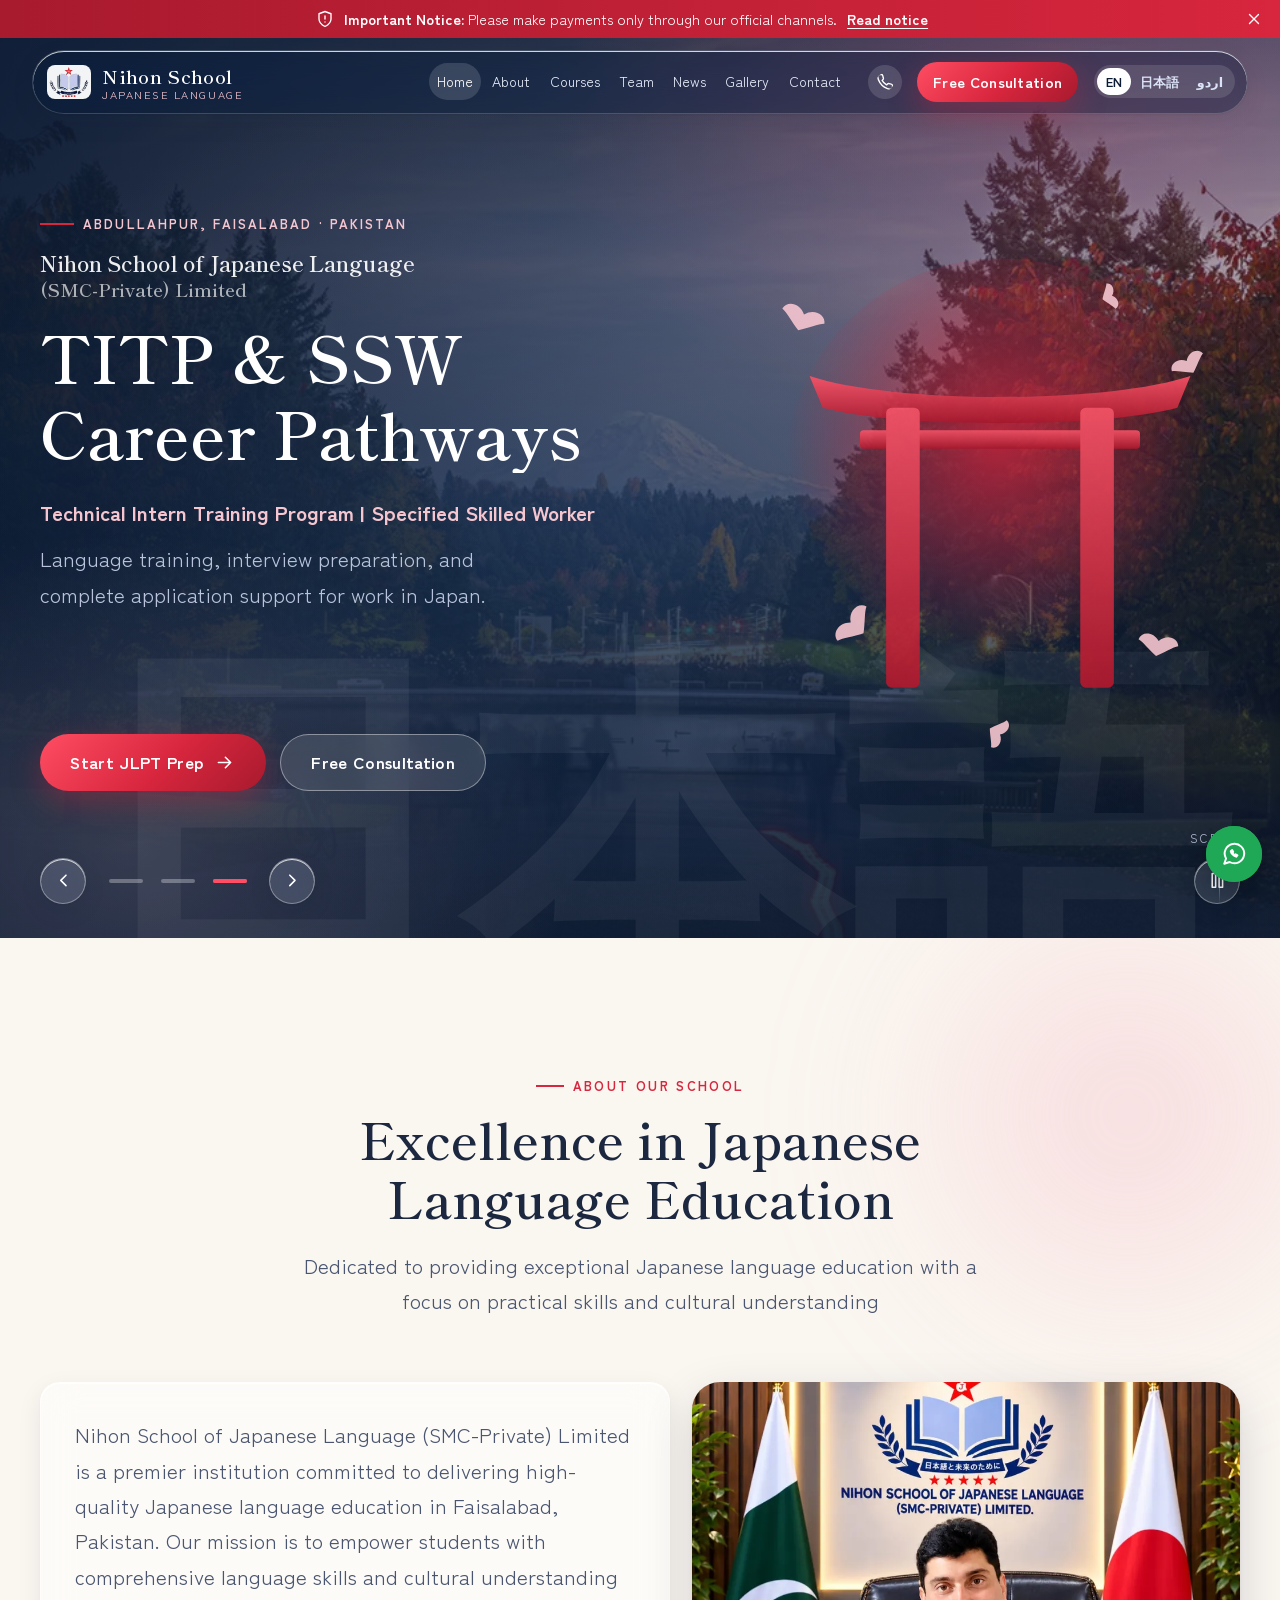
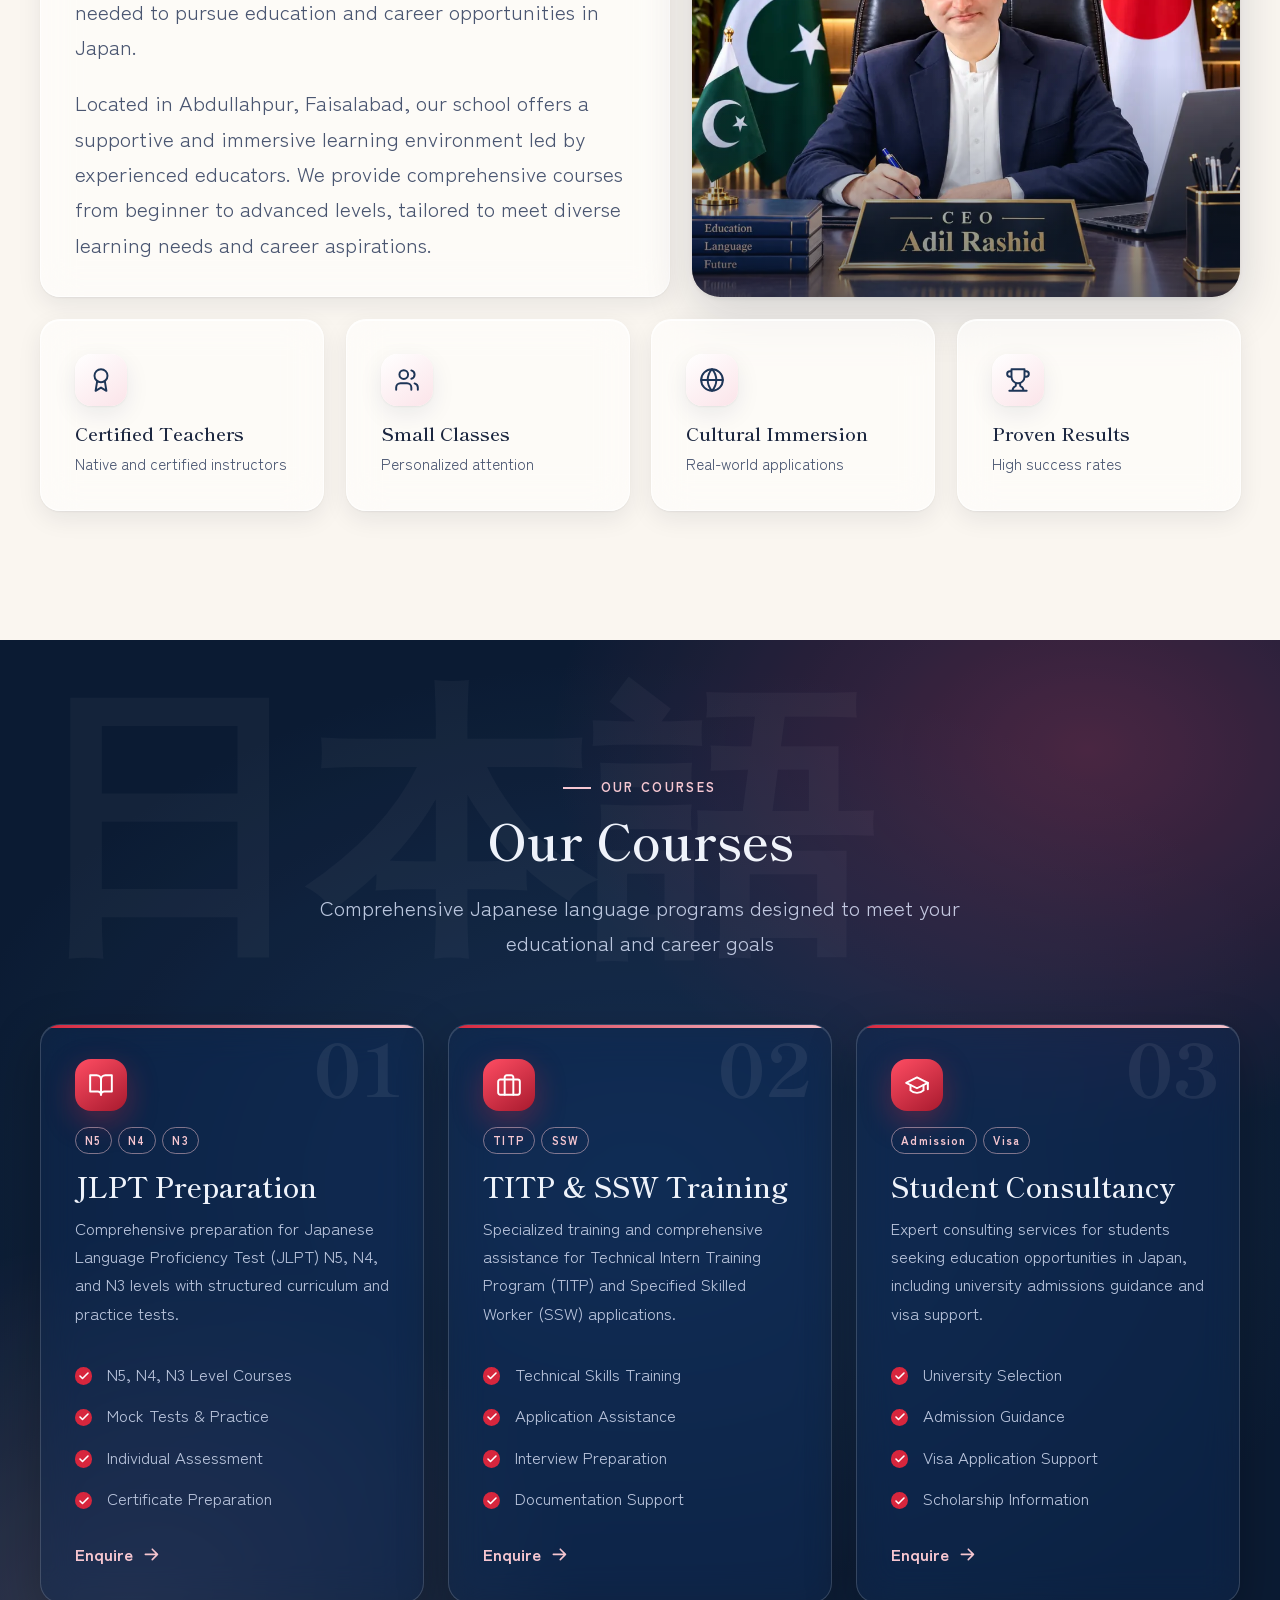
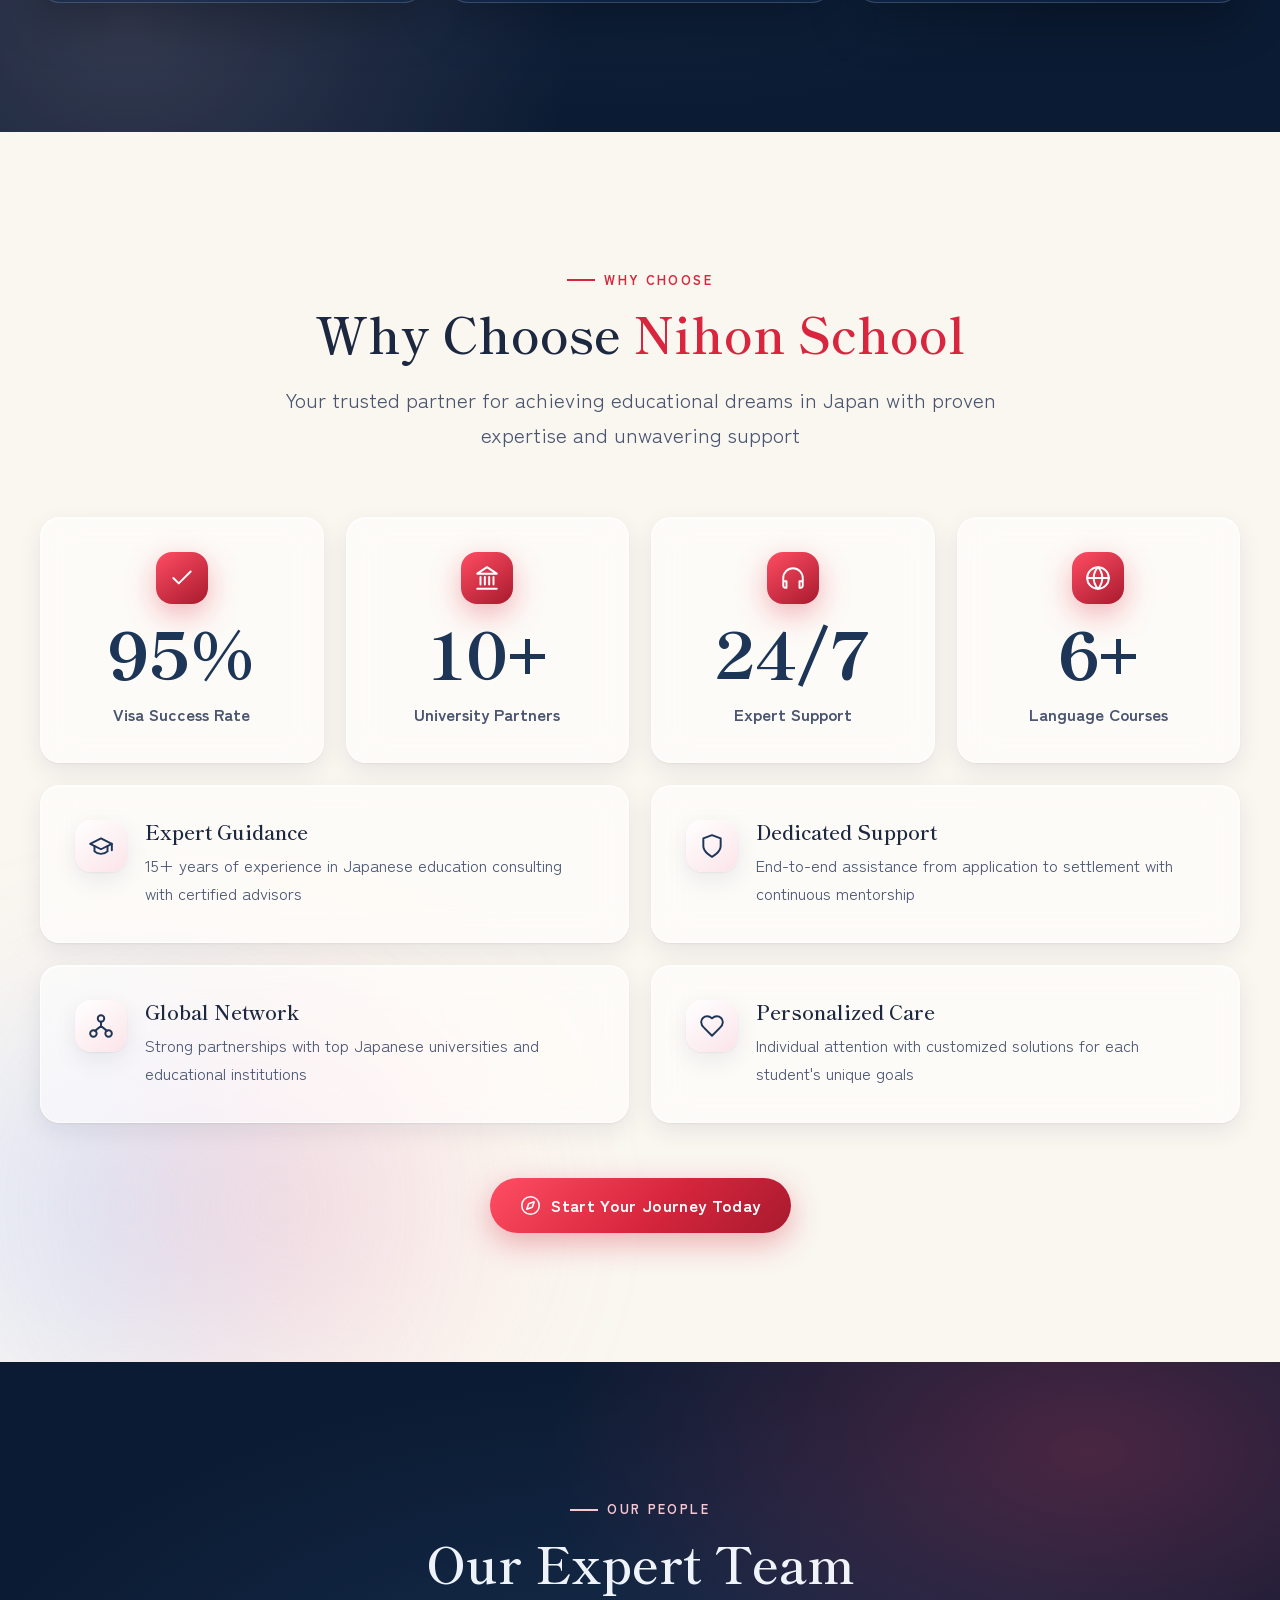
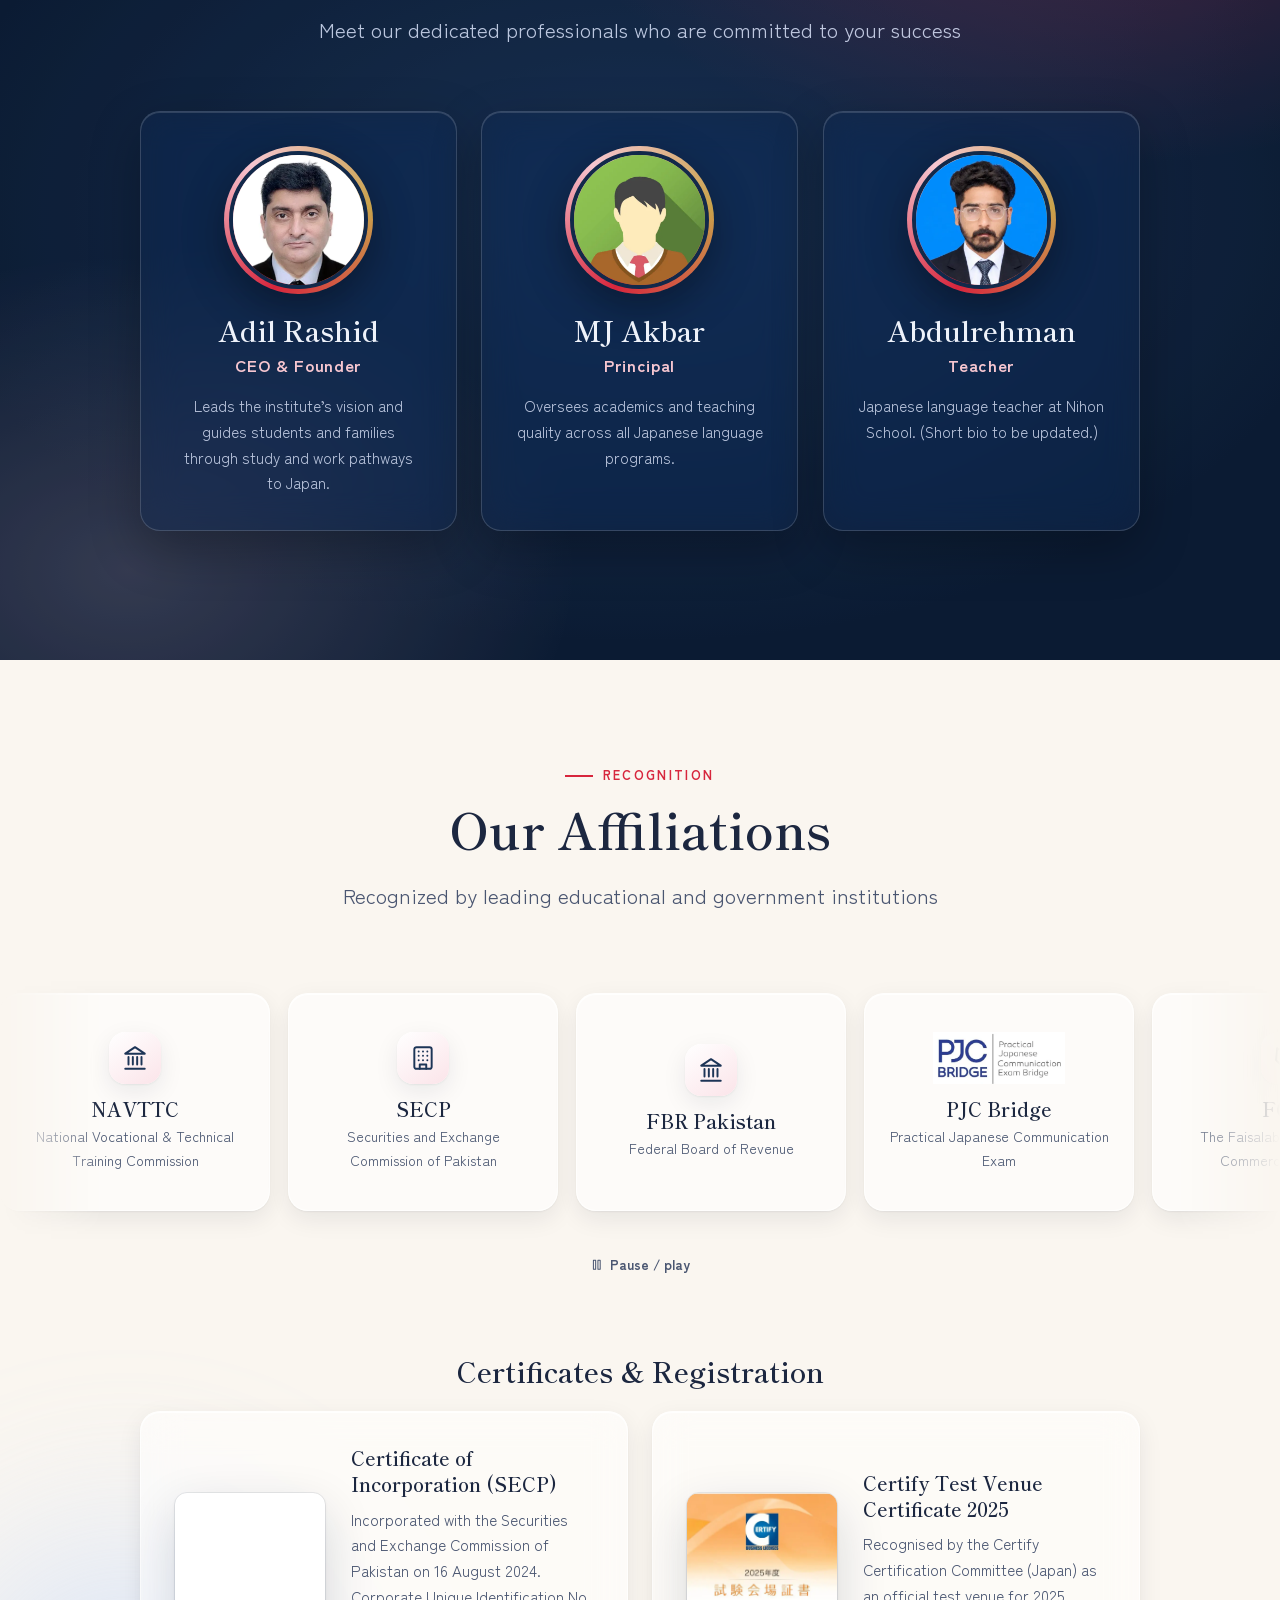
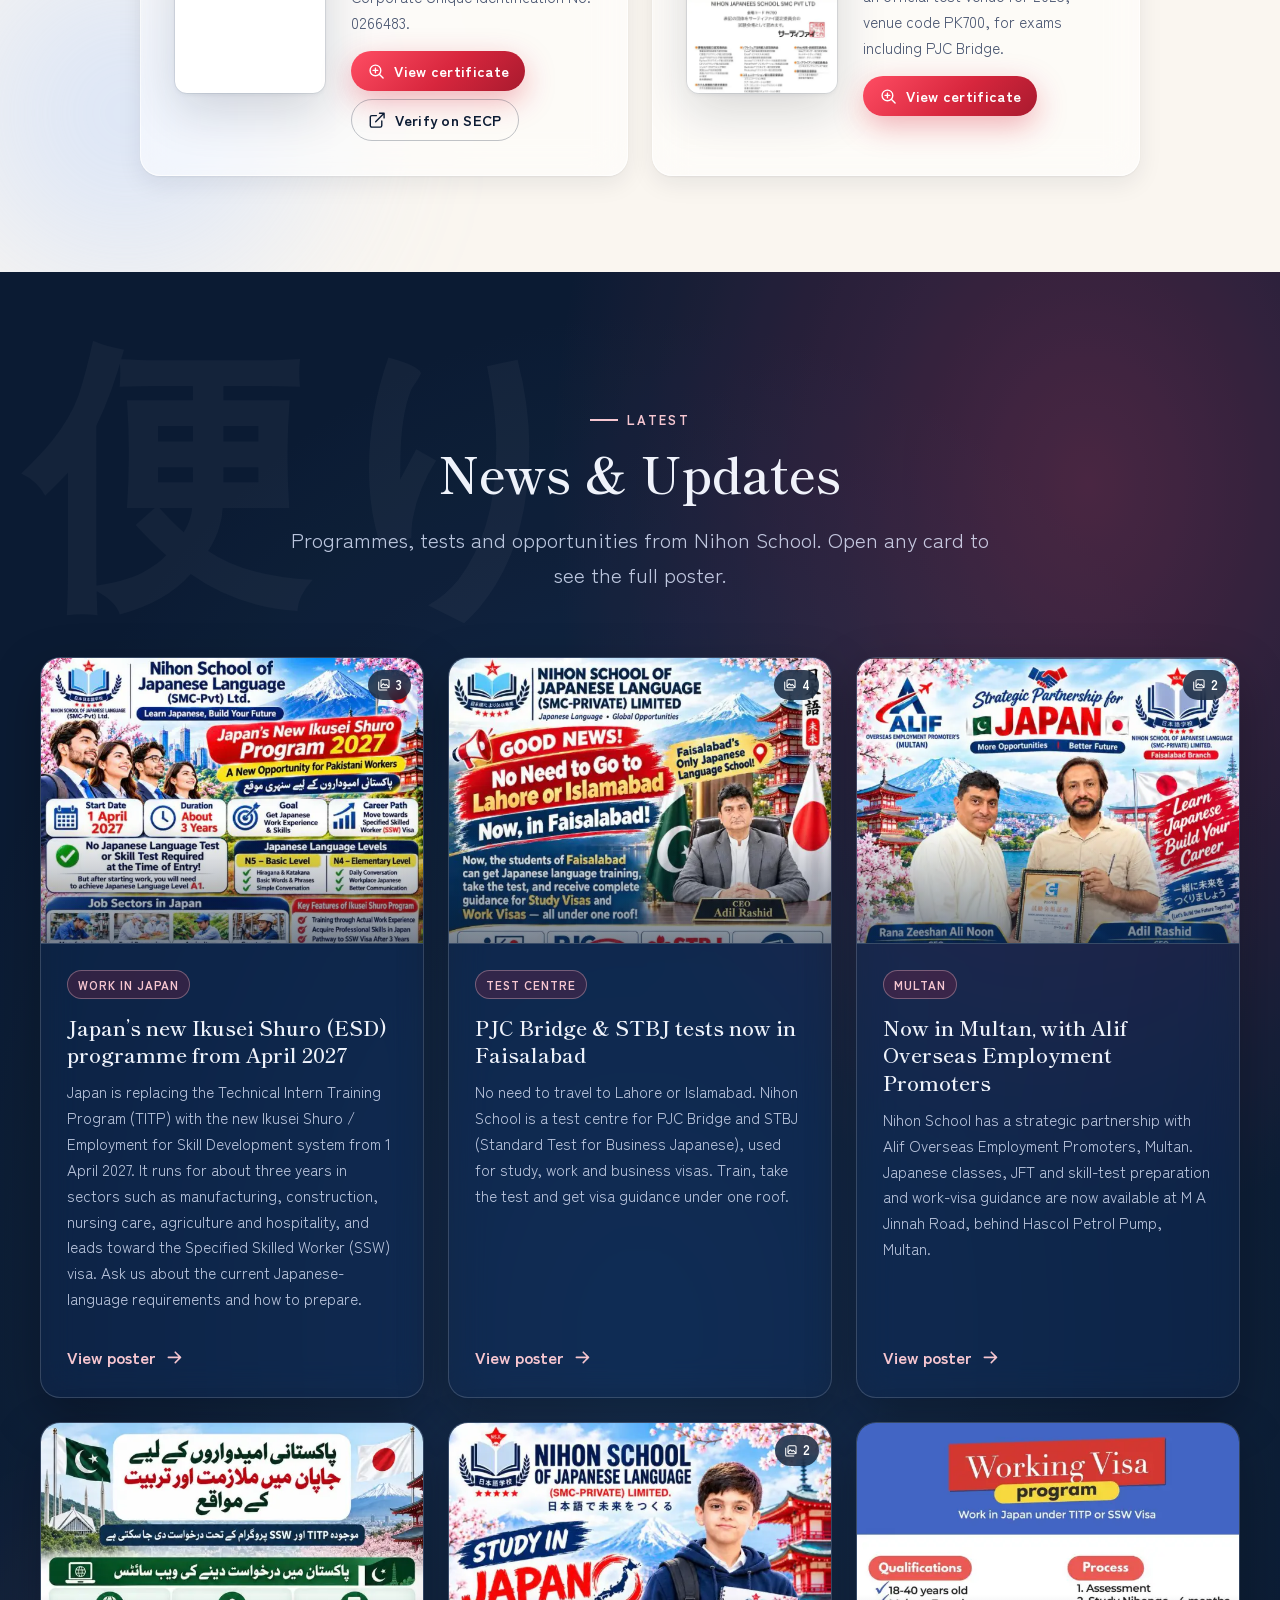
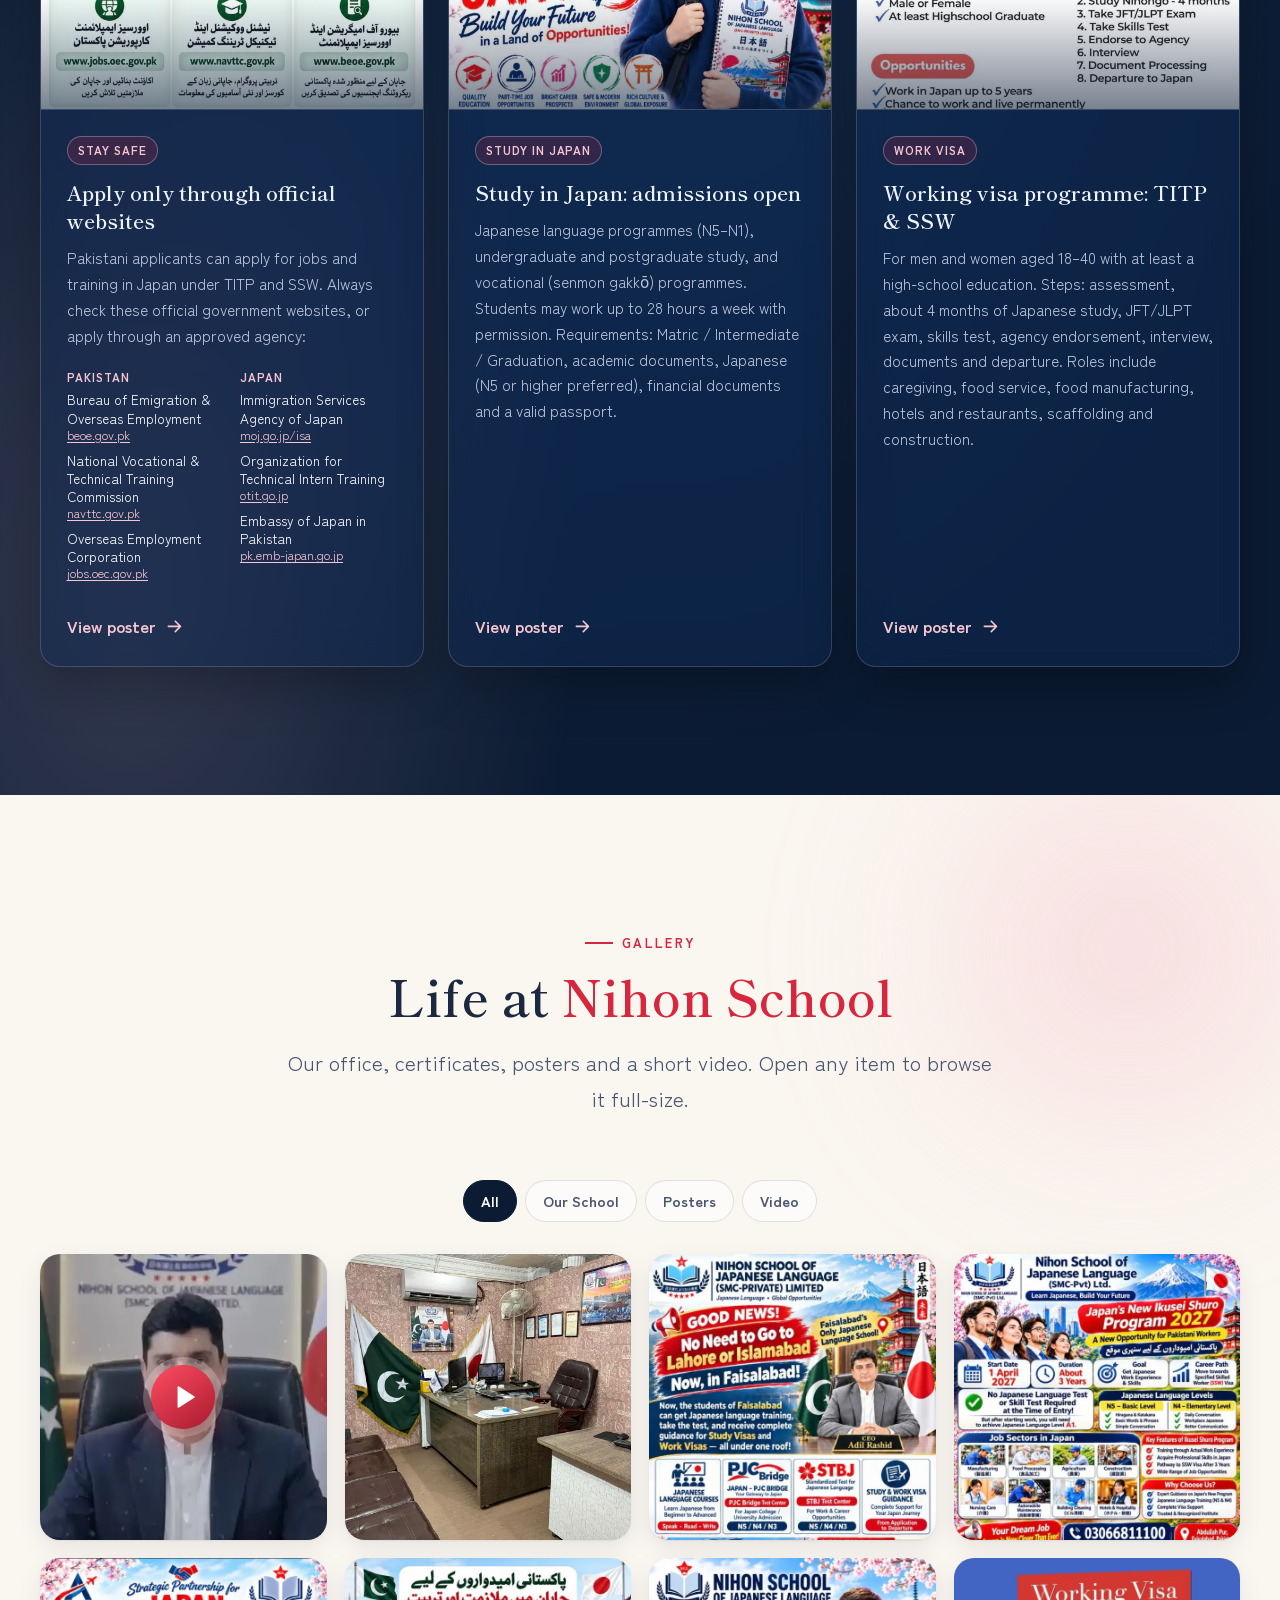
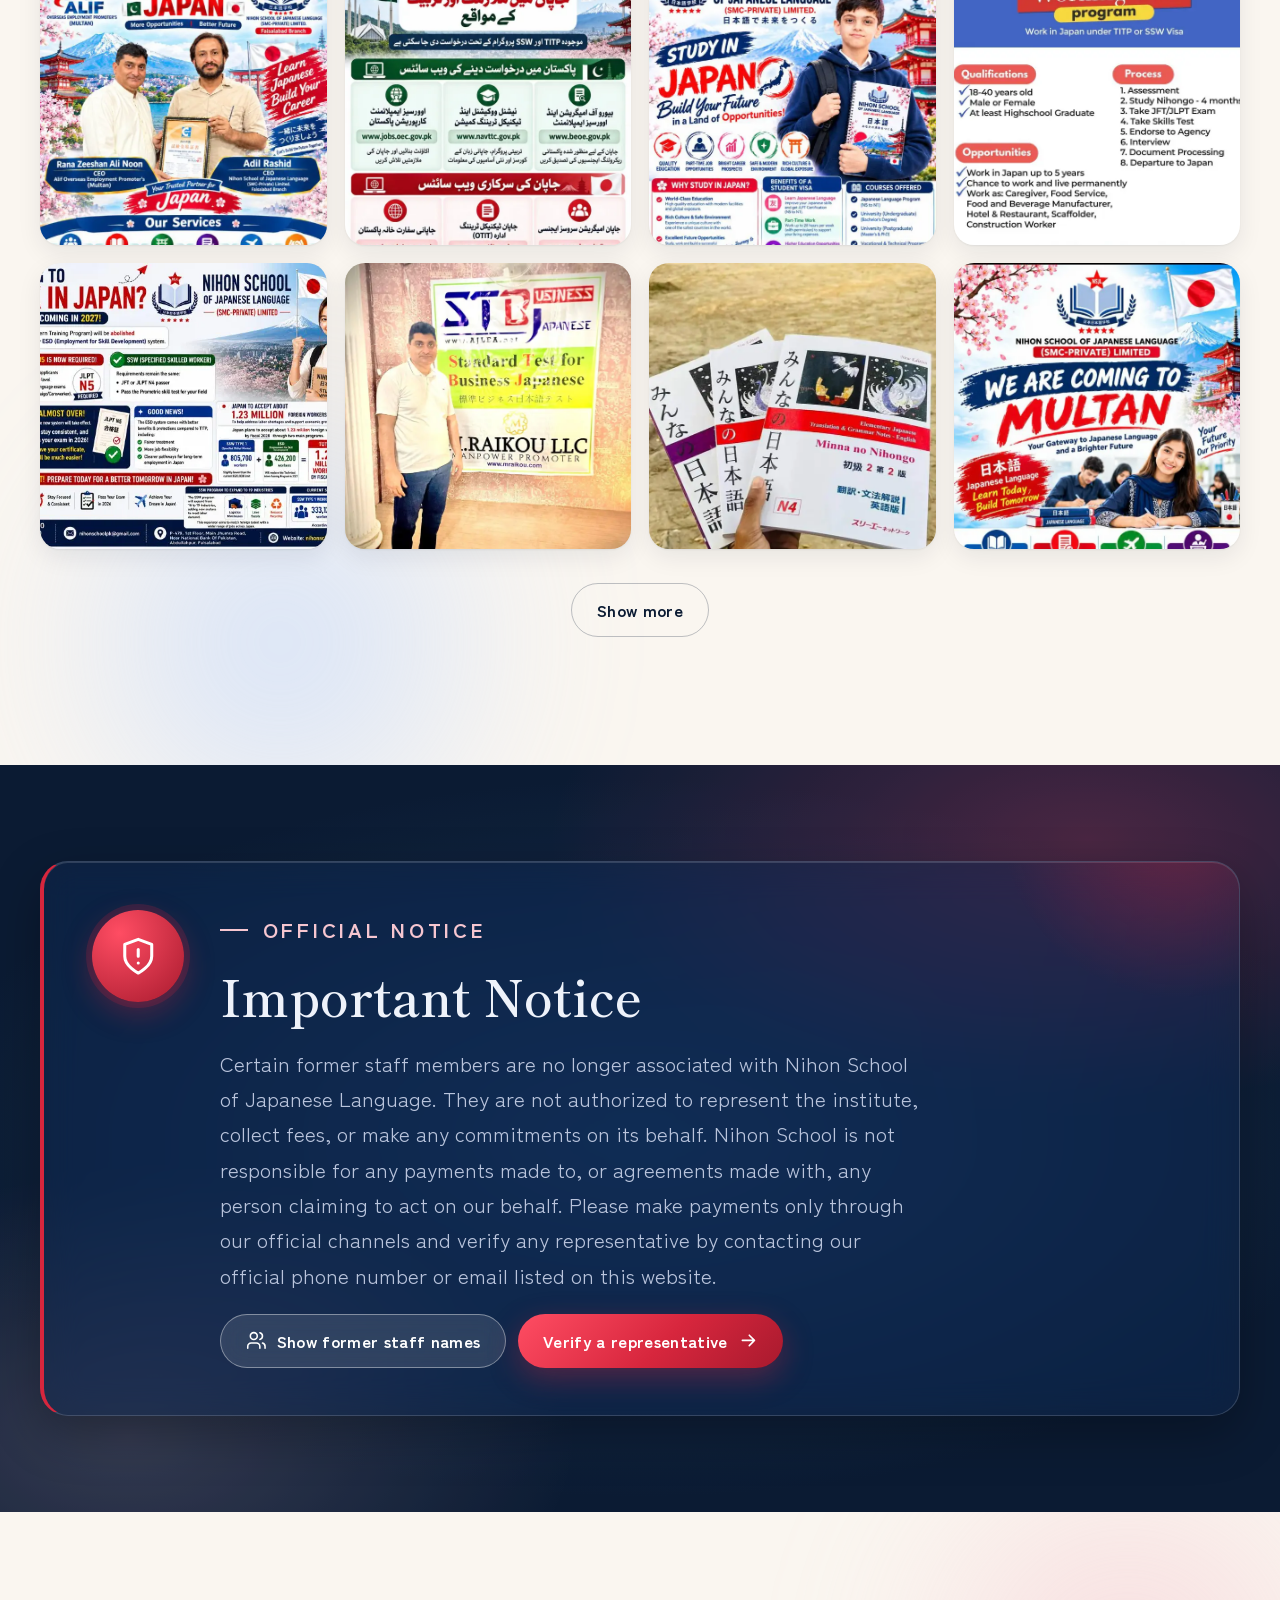
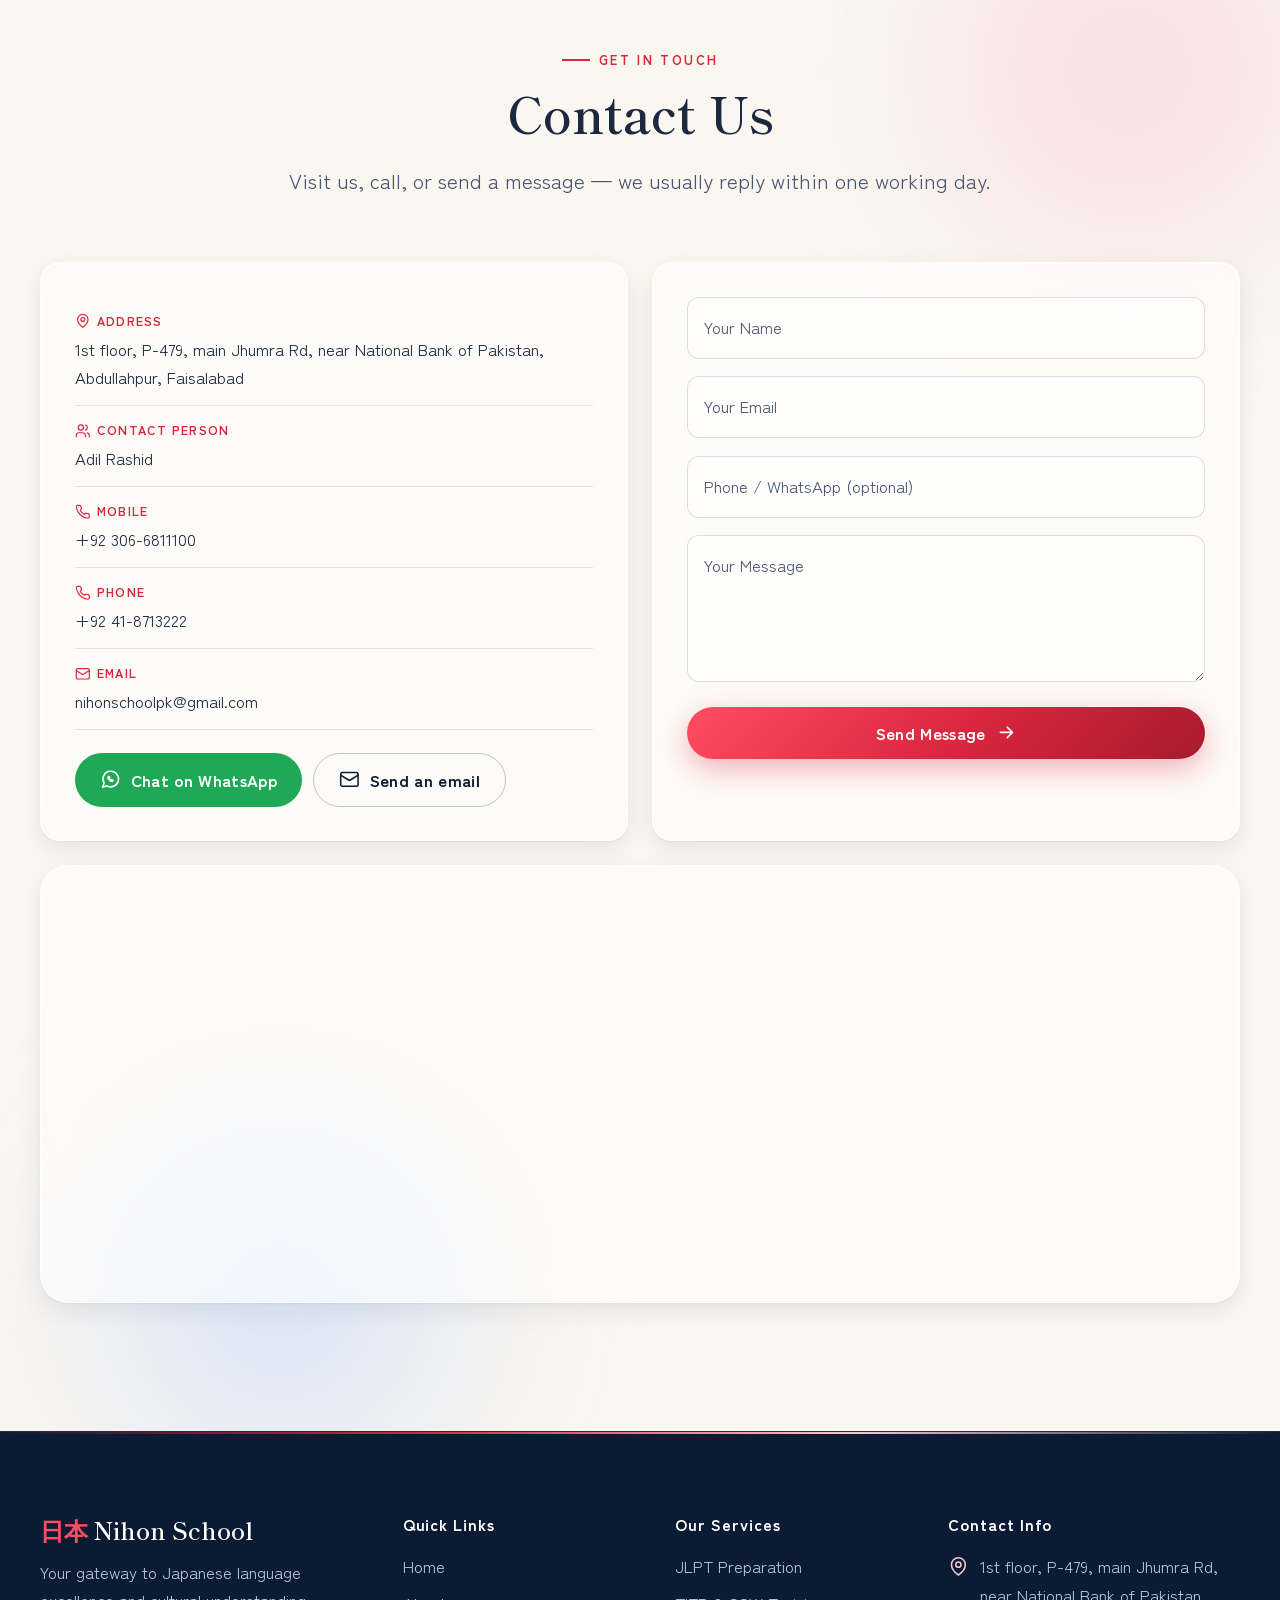
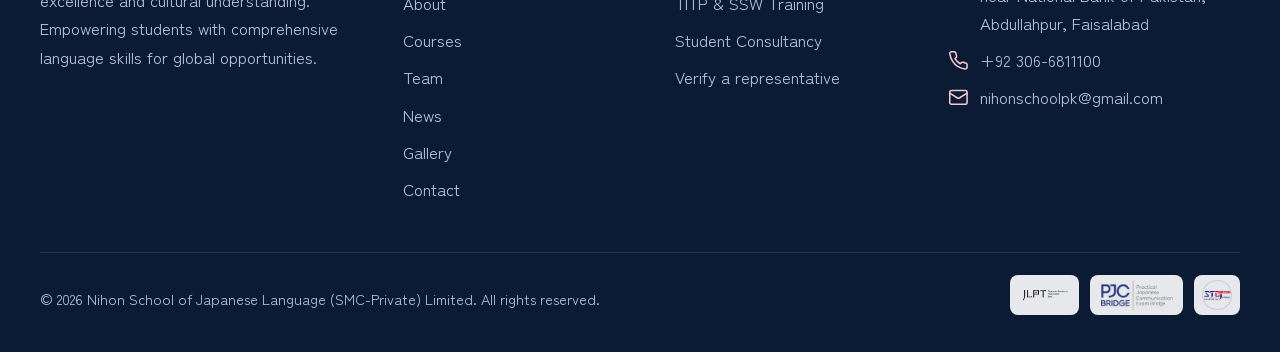
==== commit db4b8c5f: "Gallery: drop CEO desk photo and certificates; notice: former staff list behind a button - Gallery n" ====
--- a/index.html
+++ b/index.html
@@ -596,15 +596,11 @@
       <button type="button" class="gal-filter" data-filter="all" aria-pressed="true" data-i18n="gf.all">All</button>
       <button type="button" class="gal-filter" data-filter="school" aria-pressed="false" data-i18n="gf.school">Our School</button>
       <button type="button" class="gal-filter" data-filter="posters" aria-pressed="false" data-i18n="gf.posters">Posters</button>
-      <button type="button" class="gal-filter" data-filter="certs" aria-pressed="false" data-i18n="gf.certs">Certificates</button>
       <button type="button" class="gal-filter" data-filter="video" aria-pressed="false" data-i18n="gf.video">Video</button>
     </div>
     <ul class="gal" id="gal">
       <li class="gal__item" data-cat="video" data-reveal><a class="gal__link lb-trigger" href="/assets/video/nihon-intro.mp4" data-lb="gallery" data-cap="g.video" data-thumb="/assets/media/video-poster.webp" data-w="464" data-h="832" data-type="video" data-poster="/assets/media/video-poster.webp"><img src="/assets/media/video-poster.webp" width="464" height="832" loading="lazy" decoding="async" style="object-position:50% 30%" alt="" data-i18n-attr="alt:g.video"><span class="gal__play" aria-hidden="true"><svg class="i"><use href="#i-play"/></svg></span><span class="gal__cap" aria-hidden="true" data-i18n="g.video"></span></a></li>
       <li class="gal__item" data-cat="school" data-reveal><a class="gal__link lb-trigger" href="/assets/media/office.webp" data-lb="gallery" data-cap="g.office" data-thumb="/assets/media/office-t.webp" data-w="1280" data-h="960"><img src="/assets/media/office-t.webp" width="640" height="480" loading="lazy" decoding="async" style="object-position:center" alt="" data-i18n-attr="alt:g.office"><span class="gal__cap" aria-hidden="true" data-i18n="g.office"></span></a></li>
-      <li class="gal__item" data-cat="school" data-reveal><a class="gal__link lb-trigger" href="/assets/media/ceo-desk.webp" data-lb="gallery" data-cap="g.ceo-desk" data-thumb="/assets/media/ceo-desk-t.webp" data-w="1254" data-h="1254"><img src="/assets/media/ceo-desk-t.webp" width="640" height="640" loading="lazy" decoding="async" style="object-position:50% 30%" alt="" data-i18n-attr="alt:g.ceo-desk"><span class="gal__cap" aria-hidden="true" data-i18n="g.ceo-desk"></span></a></li>
-      <li class="gal__item" data-cat="certs" data-reveal><a class="gal__link lb-trigger" href="/assets/media/cert-secp.webp" data-lb="gallery" data-cap="g.cert-secp" data-thumb="/assets/media/cert-secp-t.webp" data-w="685" data-h="926"><img src="/assets/media/cert-secp-t.webp" width="640" height="865" loading="lazy" decoding="async" style="object-position:top" alt="" data-i18n-attr="alt:g.cert-secp"><span class="gal__cap" aria-hidden="true" data-i18n="g.cert-secp"></span></a></li>
-      <li class="gal__item" data-cat="certs" data-reveal><a class="gal__link lb-trigger" href="/assets/media/cert-certify.webp" data-lb="gallery" data-cap="g.cert-certify" data-thumb="/assets/media/cert-certify-t.webp" data-w="720" data-h="1017"><img src="/assets/media/cert-certify-t.webp" width="640" height="904" loading="lazy" decoding="async" style="object-position:top" alt="" data-i18n-attr="alt:g.cert-certify"><span class="gal__cap" aria-hidden="true" data-i18n="g.cert-certify"></span></a></li>
       <li class="gal__item" data-cat="posters" data-reveal><a class="gal__link lb-trigger" href="/assets/media/test-center.webp" data-lb="gallery" data-cap="g.test-center" data-thumb="/assets/media/test-center-t.webp" data-w="750" data-h="1116"><img src="/assets/media/test-center-t.webp" width="640" height="952" loading="lazy" decoding="async" style="object-position:top" alt="" data-i18n-attr="alt:g.test-center"><span class="gal__cap" aria-hidden="true" data-i18n="g.test-center"></span></a></li>
       <li class="gal__item" data-cat="posters" data-reveal><a class="gal__link lb-trigger" href="/assets/media/ikusei-en.webp" data-lb="gallery" data-cap="g.ikusei-en" data-thumb="/assets/media/ikusei-en-t.webp" data-w="750" data-h="822"><img src="/assets/media/ikusei-en-t.webp" width="640" height="701" loading="lazy" decoding="async" style="object-position:top" alt="" data-i18n-attr="alt:g.ikusei-en"><span class="gal__cap" aria-hidden="true" data-i18n="g.ikusei-en"></span></a></li>
       <li class="gal__item" data-cat="posters" data-reveal><a class="gal__link lb-trigger" href="/assets/media/alif-partnership.webp" data-lb="gallery" data-cap="g.alif-partnership" data-thumb="/assets/media/alif-partnership-t.webp" data-w="750" data-h="1123"><img src="/assets/media/alif-partnership-t.webp" width="640" height="958" loading="lazy" decoding="async" style="object-position:top" alt="" data-i18n-attr="alt:g.alif-partnership"><span class="gal__cap" aria-hidden="true" data-i18n="g.alif-partnership"></span></a></li>
@@ -641,7 +637,39 @@
         <p class="kicker" data-i18n="notice.kicker">Official Notice</p>
         <h2 id="notice-title" data-i18n="notice.title">Important Notice</h2>
         <p data-i18n="notice.body">Certain former staff members are no longer associated with Nihon School of Japanese Language. They are not authorized to represent the institute, collect fees, or make any commitments on its behalf. Nihon School is not responsible for any payments made to, or agreements made with, any person claiming to act on our behalf. Please make payments only through our official channels and verify any representative by contacting our official phone number or email listed on this website.</p>
-        <a class="btn btn--primary magnetic" href="#contact"><span data-i18n="notice.btn">Verify a representative</span><svg class="i i--dir" aria-hidden="true"><use href="#i-arrow-right"/></svg></a>
+        <div class="notice__actions">
+          <button type="button" class="btn btn--glass" id="notice-toggle" aria-expanded="false" aria-controls="notice-people"><svg class="i" aria-hidden="true"><use href="#i-users"/></svg><span data-i18n="notice.show">Show former staff names</span></button>
+          <a class="btn btn--primary magnetic" href="#contact"><span data-i18n="notice.btn">Verify a representative</span><svg class="i i--dir" aria-hidden="true"><use href="#i-arrow-right"/></svg></a>
+        </div>
+        <div class="notice__people" id="notice-people" hidden>
+          <p class="notice__lead" data-i18n="notice.peopleLead"></p>
+          <ul class="ex-list">
+            <li class="ex">
+              <span class="ex__photo"><span class="ex__initials" aria-hidden="true">NN</span></span>
+              <div class="ex__info">
+                <h3 class="ex__name" data-i18n="notice.name.nimra">Nimra Nasir</h3>
+                <p class="ex__role" data-i18n="notice.role.nimra"></p>
+                <p class="ex__status"><svg class="i" aria-hidden="true"><use href="#i-shield-alert"/></svg><span data-i18n="notice.ex.status">No longer associated</span></p>
+              </div>
+            </li>
+            <li class="ex">
+              <span class="ex__photo"><picture><source type="image/webp" srcset="/assets/img/former/shahbaz-ahmad.webp"><img src="/assets/img/former/shahbaz-ahmad.jpg" width="240" height="240" loading="lazy" decoding="async" alt=""></picture></span>
+              <div class="ex__info">
+                <h3 class="ex__name" data-i18n="notice.name.shahbaz">Shahbaz Ahmad</h3>
+                <p class="ex__role" data-i18n="notice.role.shahbaz"></p>
+                <p class="ex__status"><svg class="i" aria-hidden="true"><use href="#i-shield-alert"/></svg><span data-i18n="notice.ex.status">No longer associated</span></p>
+              </div>
+            </li>
+            <li class="ex">
+              <span class="ex__photo"><picture><source type="image/webp" srcset="/assets/img/former/altaf-hussain.webp"><img src="/assets/img/former/altaf-hussain.jpg" width="240" height="240" loading="lazy" decoding="async" alt=""></picture></span>
+              <div class="ex__info">
+                <h3 class="ex__name" data-i18n="notice.name.altaf">Altaf Hussain</h3>
+                <p class="ex__role" data-i18n="notice.role.altaf"></p>
+                <p class="ex__status"><svg class="i" aria-hidden="true"><use href="#i-shield-alert"/></svg><span data-i18n="notice.ex.status">No longer associated</span></p>
+              </div>
+            </li>
+          </ul>
+        </div>
       </div>
     </div>
   </div>
--- a/css/sections.css
+++ b/css/sections.css
@@ -191,3 +191,23 @@
 @media (max-width:540px){.footer__grid{grid-template-columns:1fr}}
 
 @media (max-width:700px){.footer{padding-bottom:96px}}
+
+/* Official notice – former staff list (revealed by button) */
+.notice__actions{display:flex;flex-wrap:wrap;gap:.7rem;margin-top:.4rem}
+.notice__people{margin-top:clamp(20px,3vw,30px);padding-top:clamp(18px,2.6vw,26px);border-top:1px solid rgba(255,255,255,.14)}
+.notice__people.is-open{animation:exIn .5s var(--ease)}
+@keyframes exIn{from{opacity:0;transform:translateY(10px)}}
+.notice .notice__lead{font-size:var(--fs-0);margin-bottom:1.1rem}
+.ex-list{display:grid;grid-template-columns:repeat(3,minmax(0,1fr));gap:clamp(10px,1.6vw,16px)}
+.ex{display:flex;align-items:center;gap:.9rem;padding:14px;border-radius:var(--r-md);background:rgba(255,255,255,.06);border:1px solid rgba(255,255,255,.12);
+  border-inline-start:3px solid var(--red)}
+.ex__photo{flex:none;width:68px;height:68px;border-radius:50%;overflow:hidden;border:2px solid rgba(255,77,99,.7);background:var(--ink-2);display:grid;place-items:center}
+.ex__photo img{width:100%;height:100%;object-fit:cover}
+.ex__initials{font:700 1.25rem var(--font-body);letter-spacing:.06em;color:var(--sakura)}
+.ex__info{min-width:0}
+.notice .ex__name{font-size:1.12rem;margin:0 0 .1em;color:#fff}
+.notice .ex__role{font-size:.88rem;margin:0;color:var(--text-inv-soft)}
+.notice .ex__status{display:inline-flex;align-items:center;gap:.35em;margin:.4em 0 0;font-size:.78rem;font-weight:700;color:#ff8a9a}
+.ex__status .i{width:1em;height:1em}
+@media (max-width:900px){.ex-list{grid-template-columns:minmax(0,1fr)}}
+@media (prefers-reduced-motion:reduce){.notice__people.is-open{animation:none}}
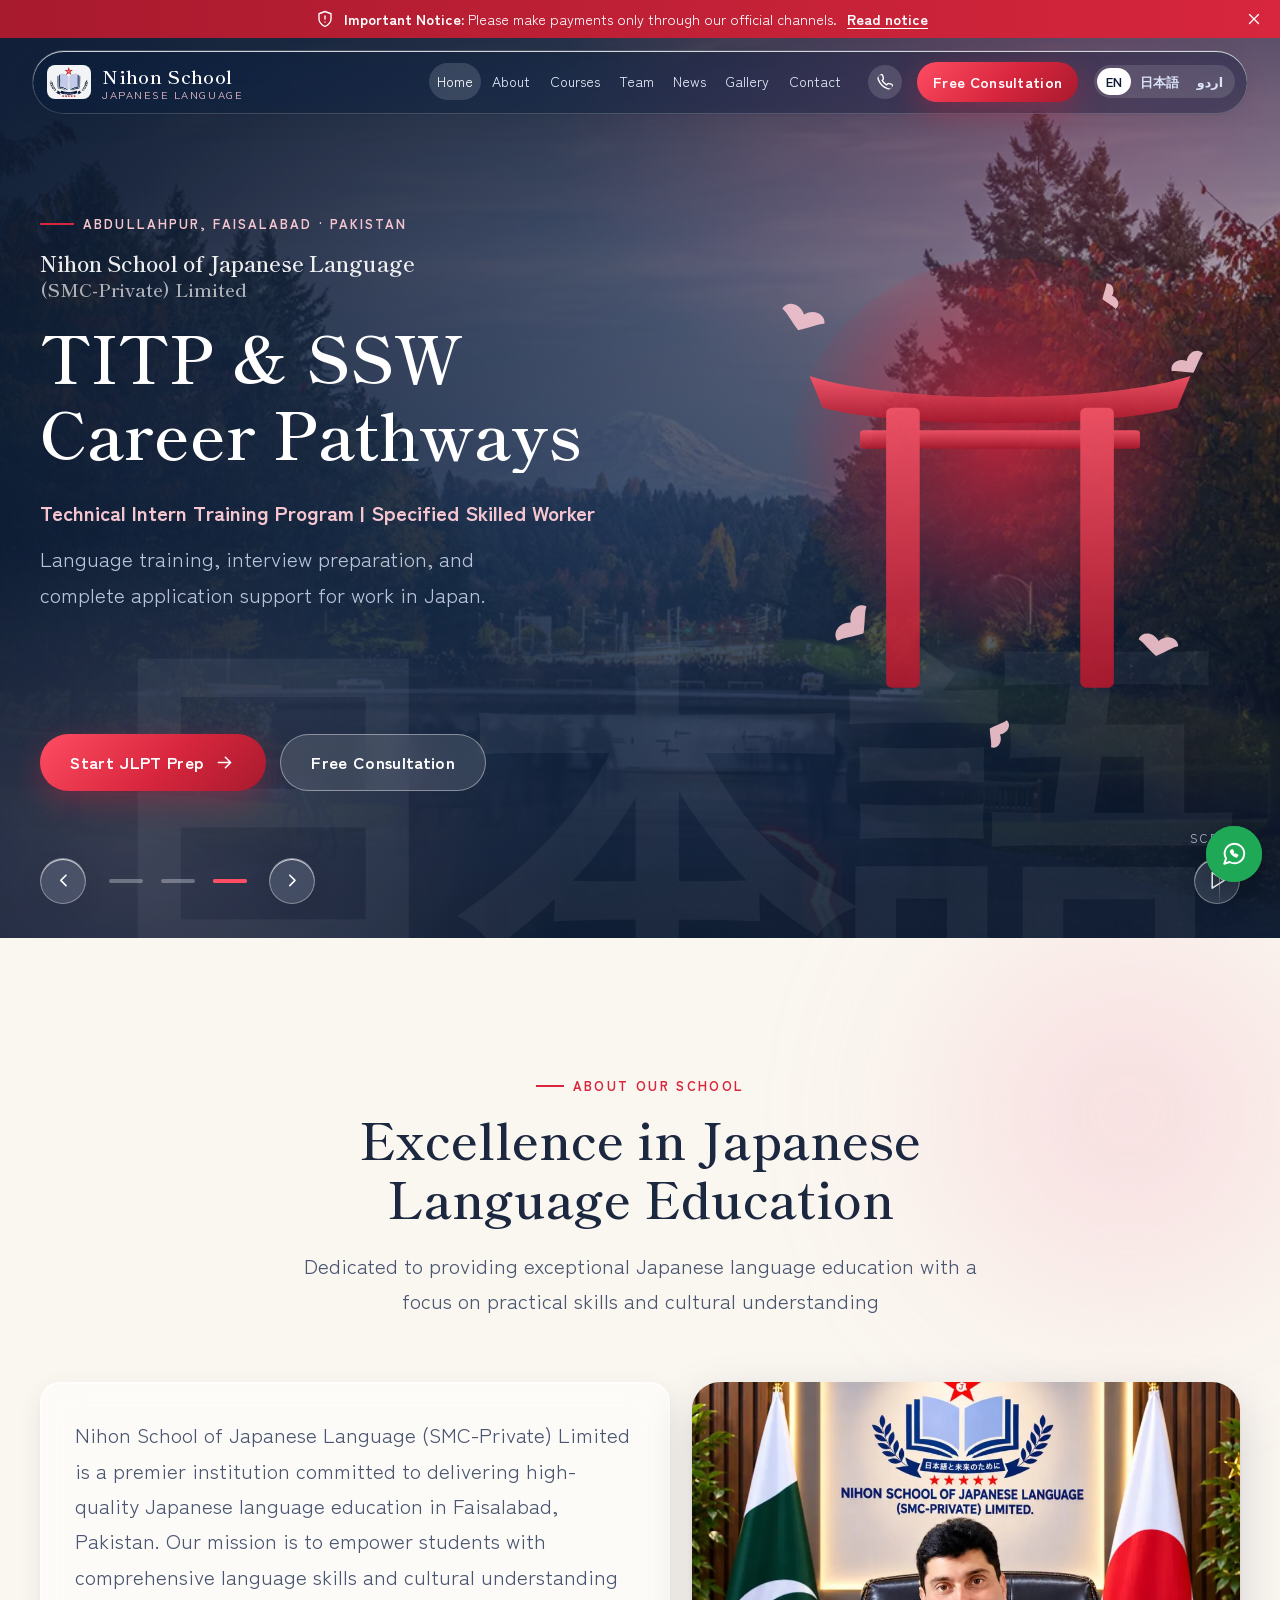
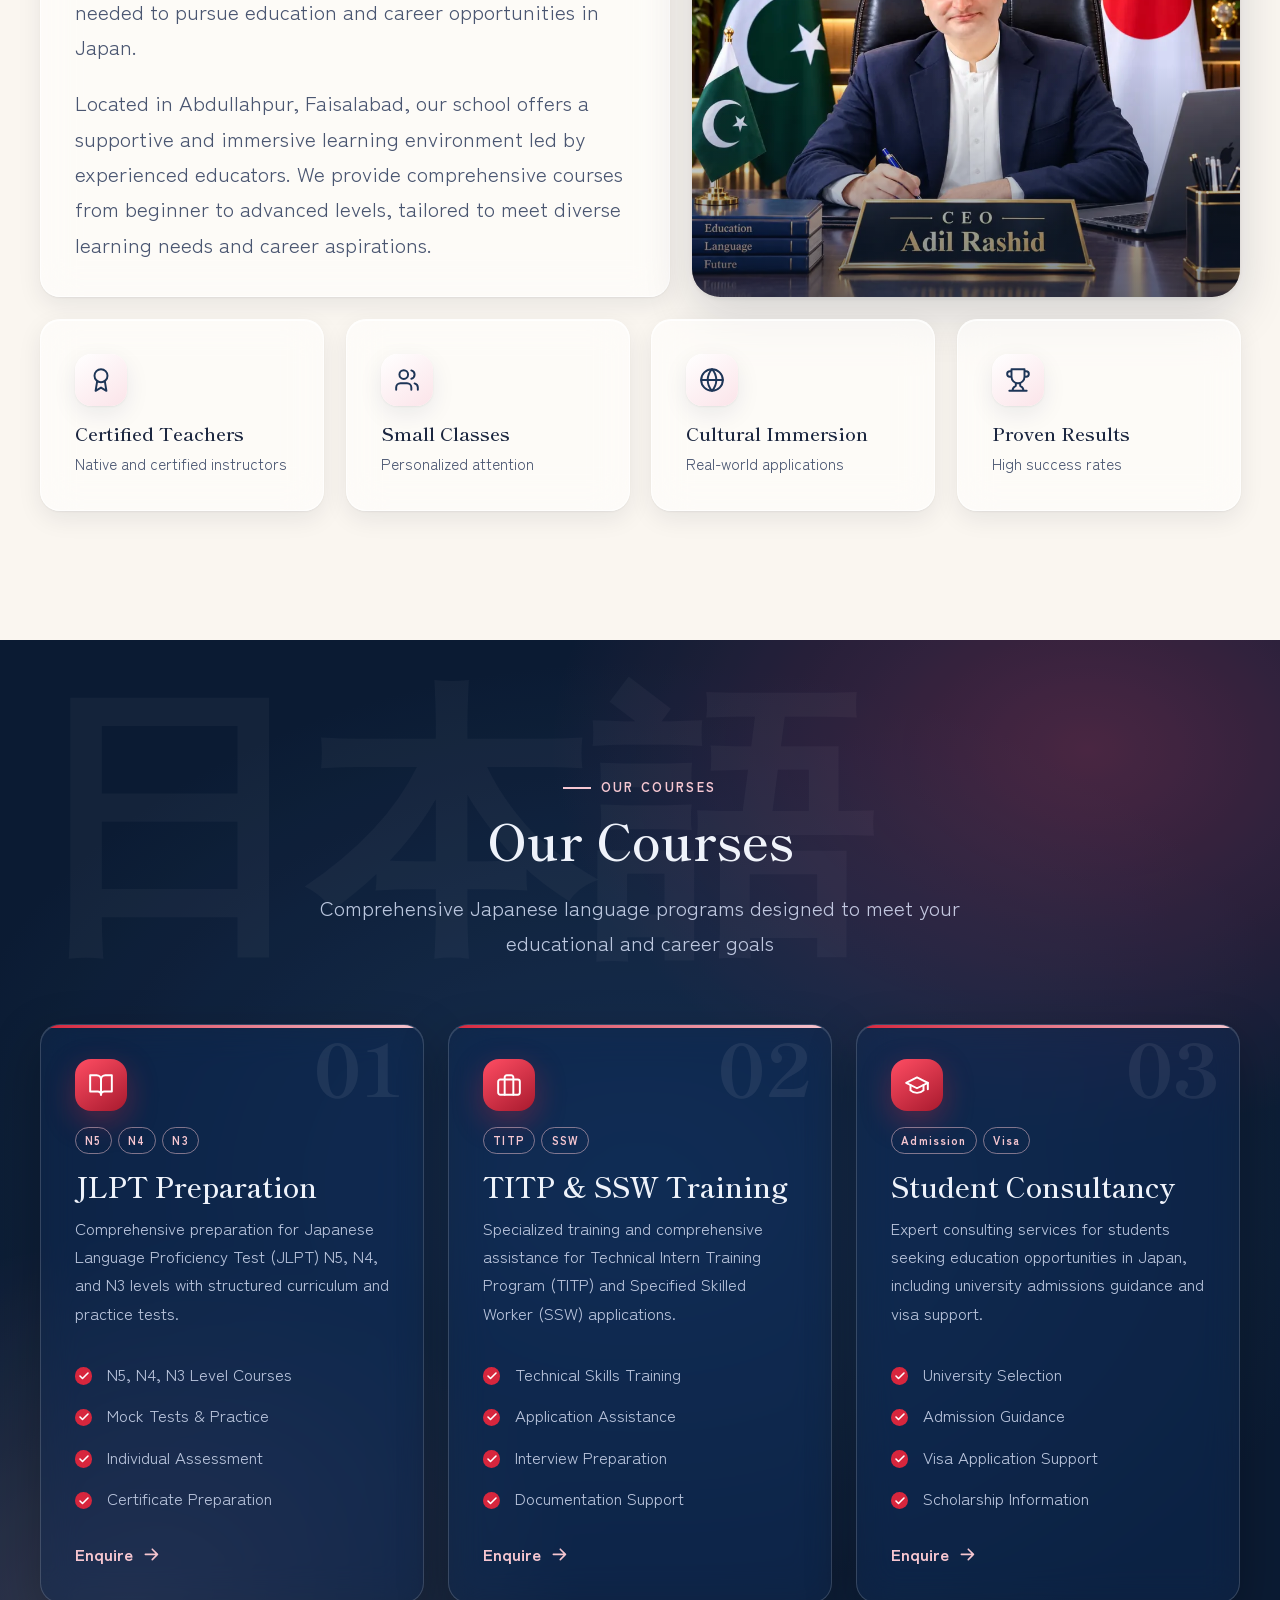
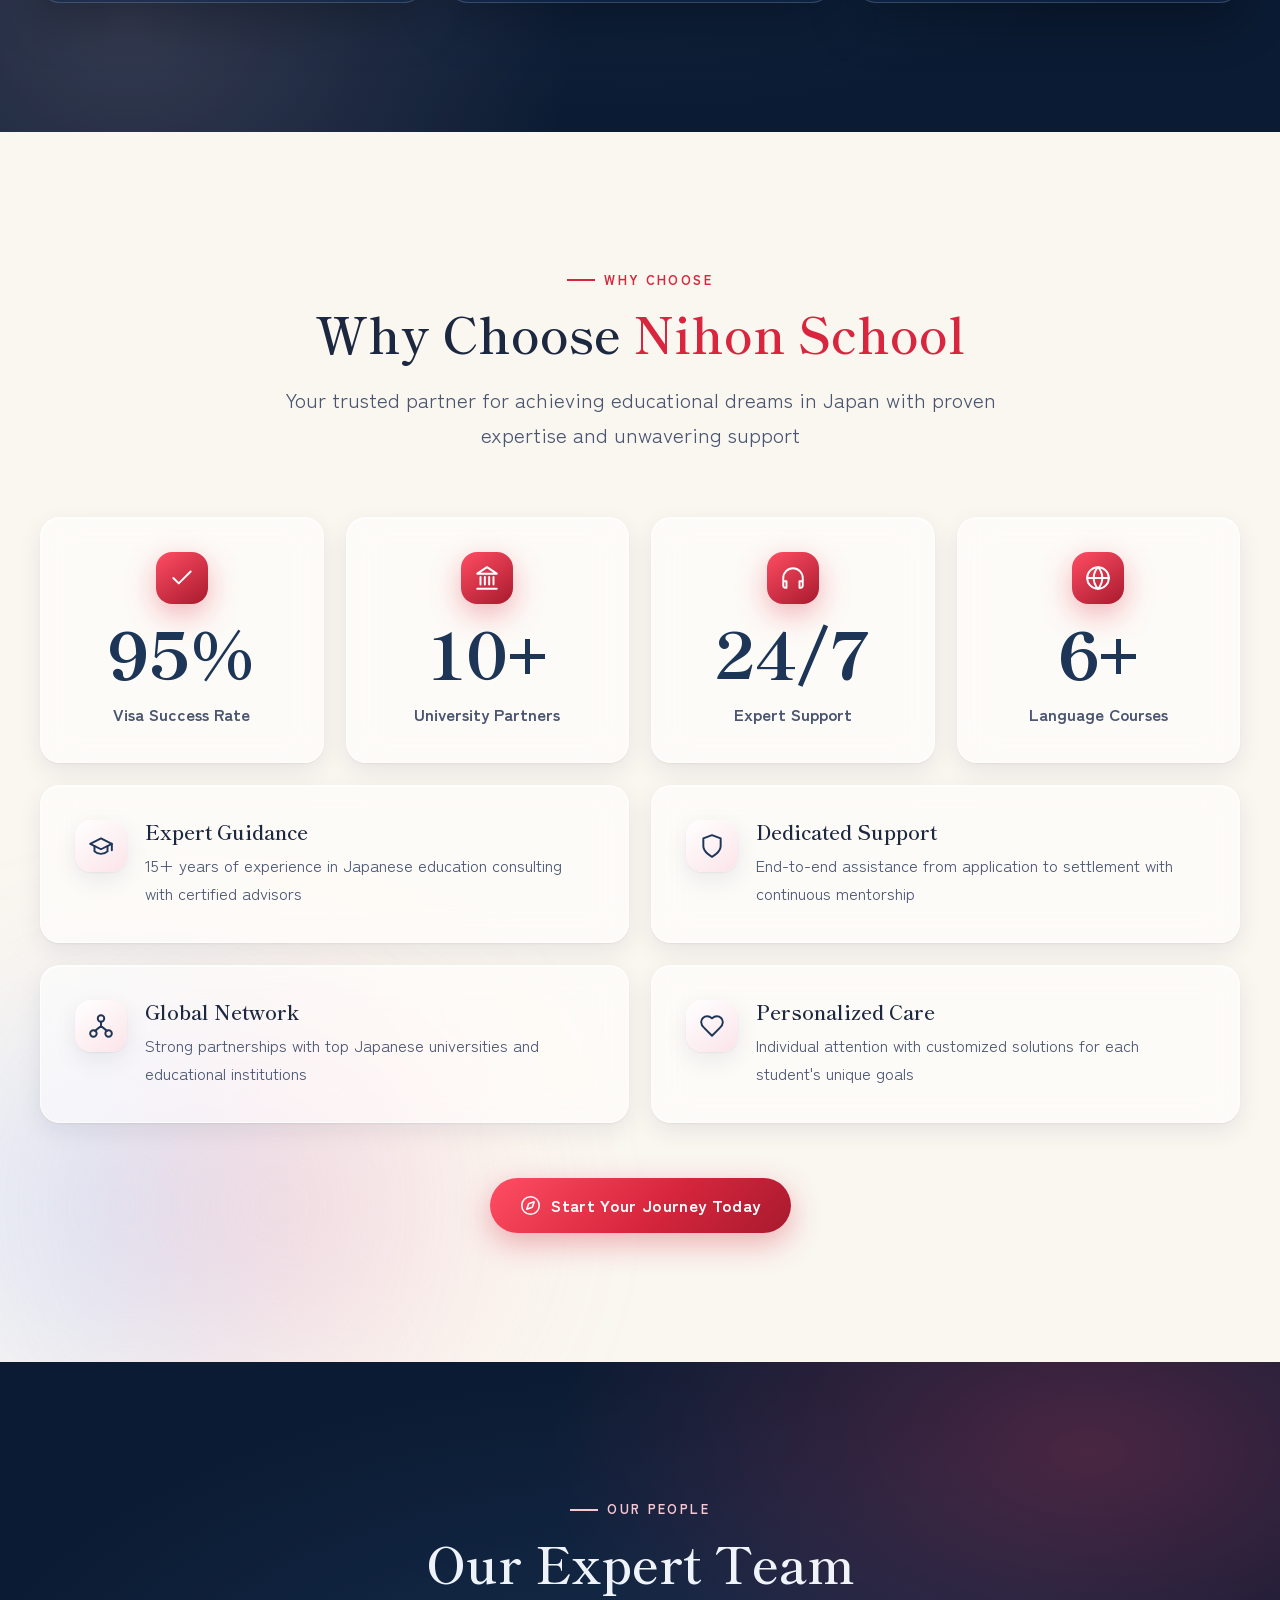
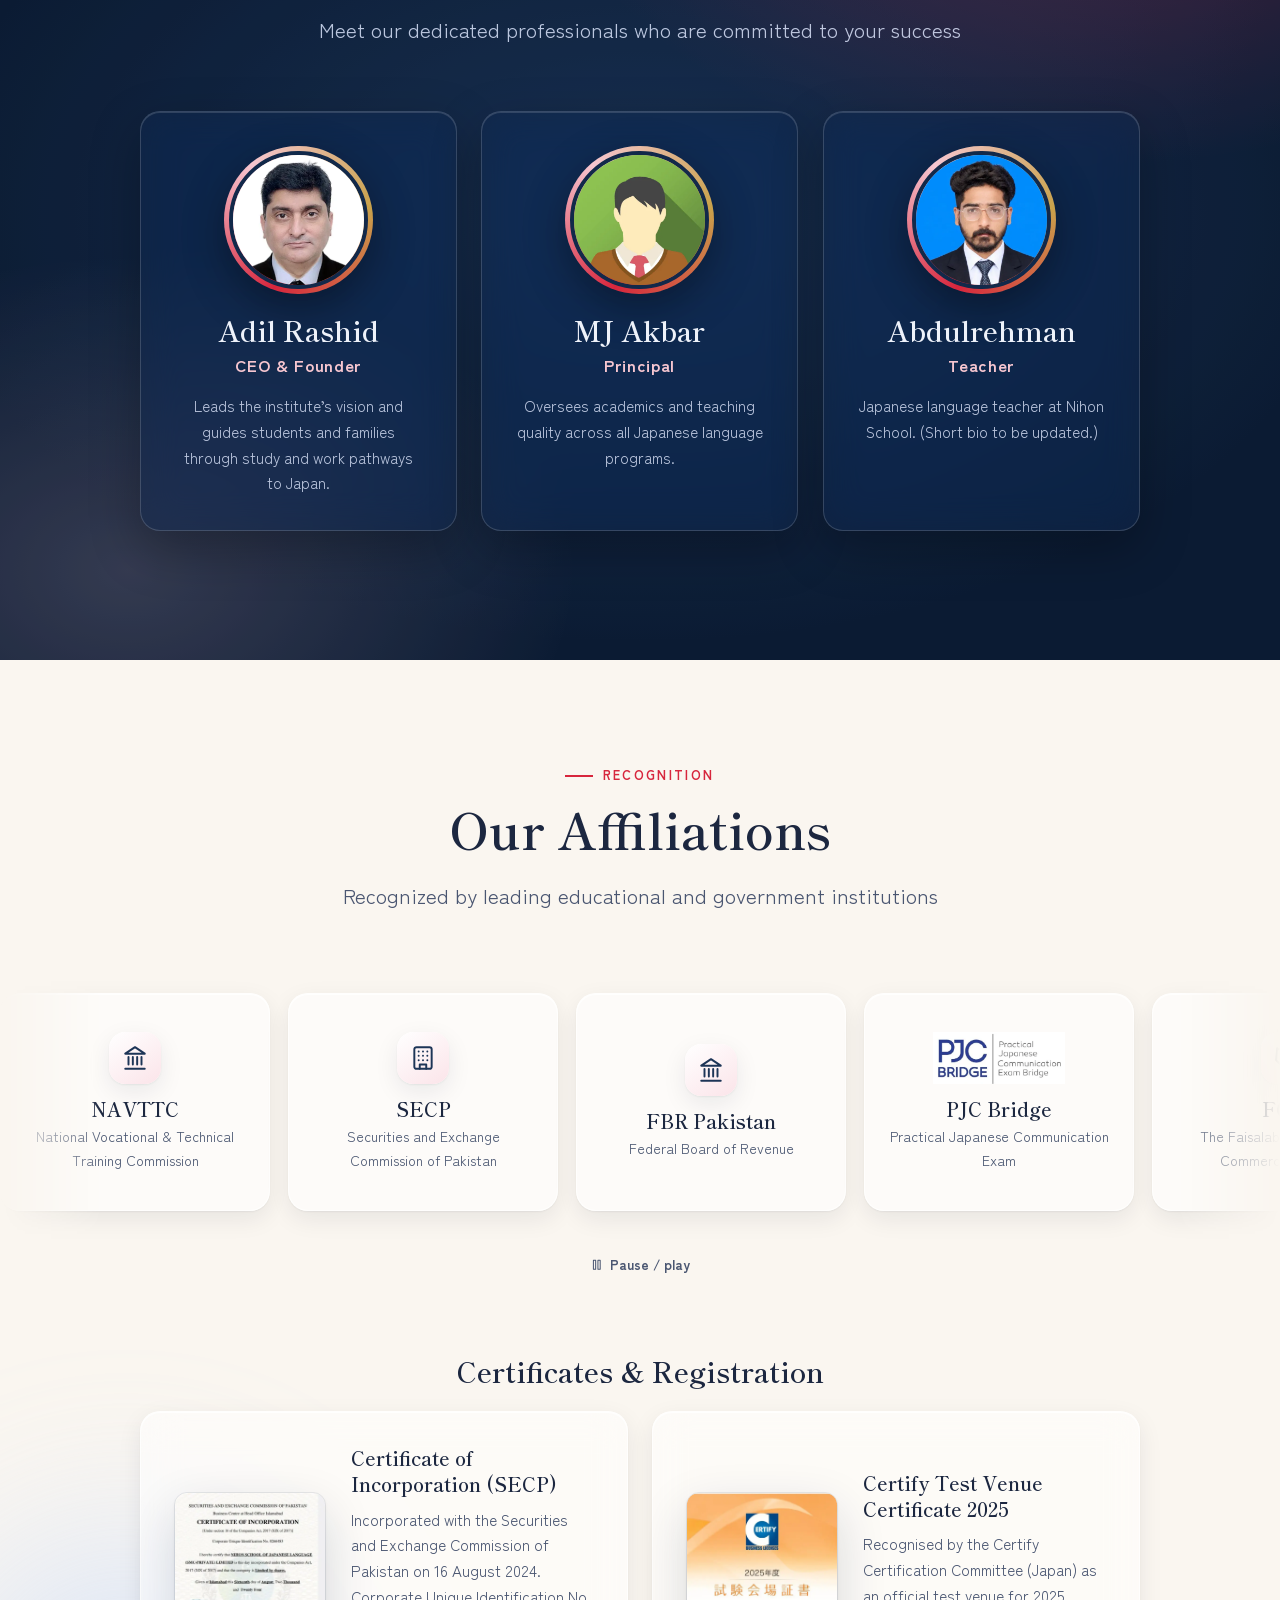
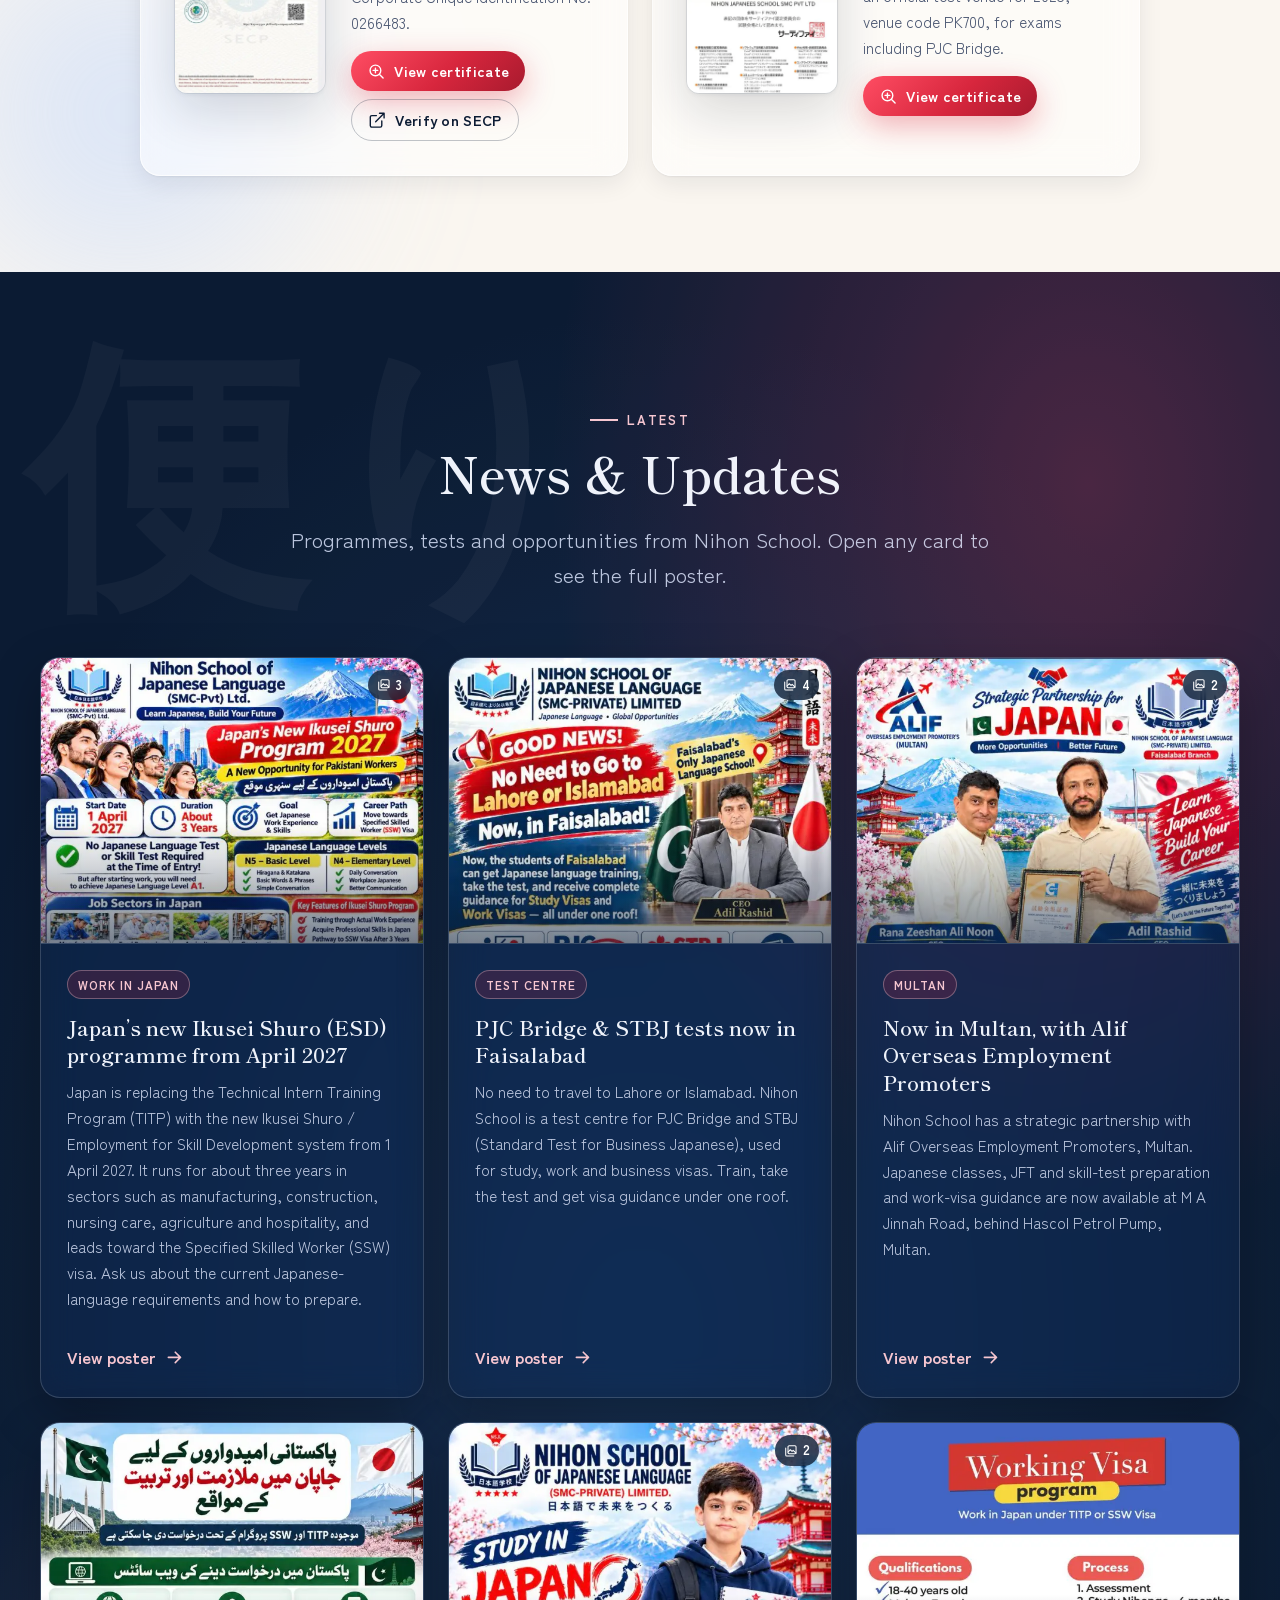
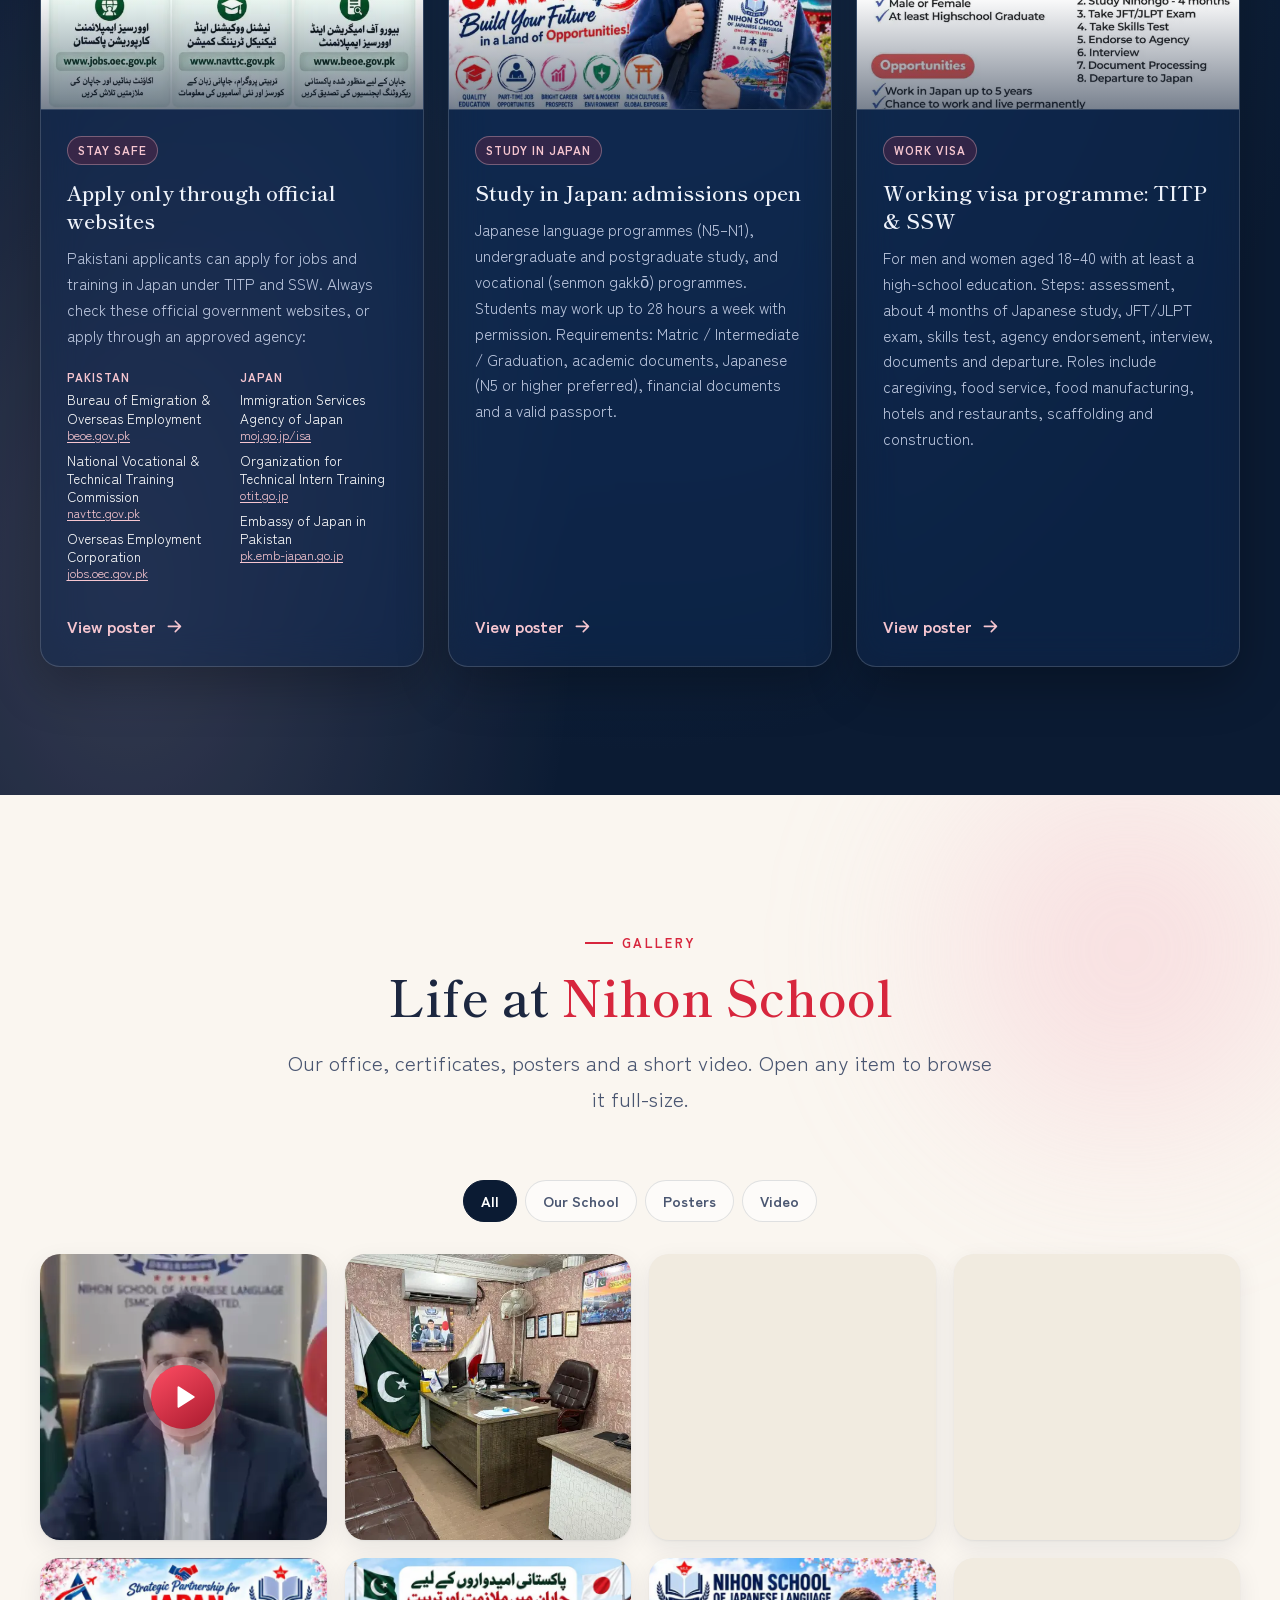
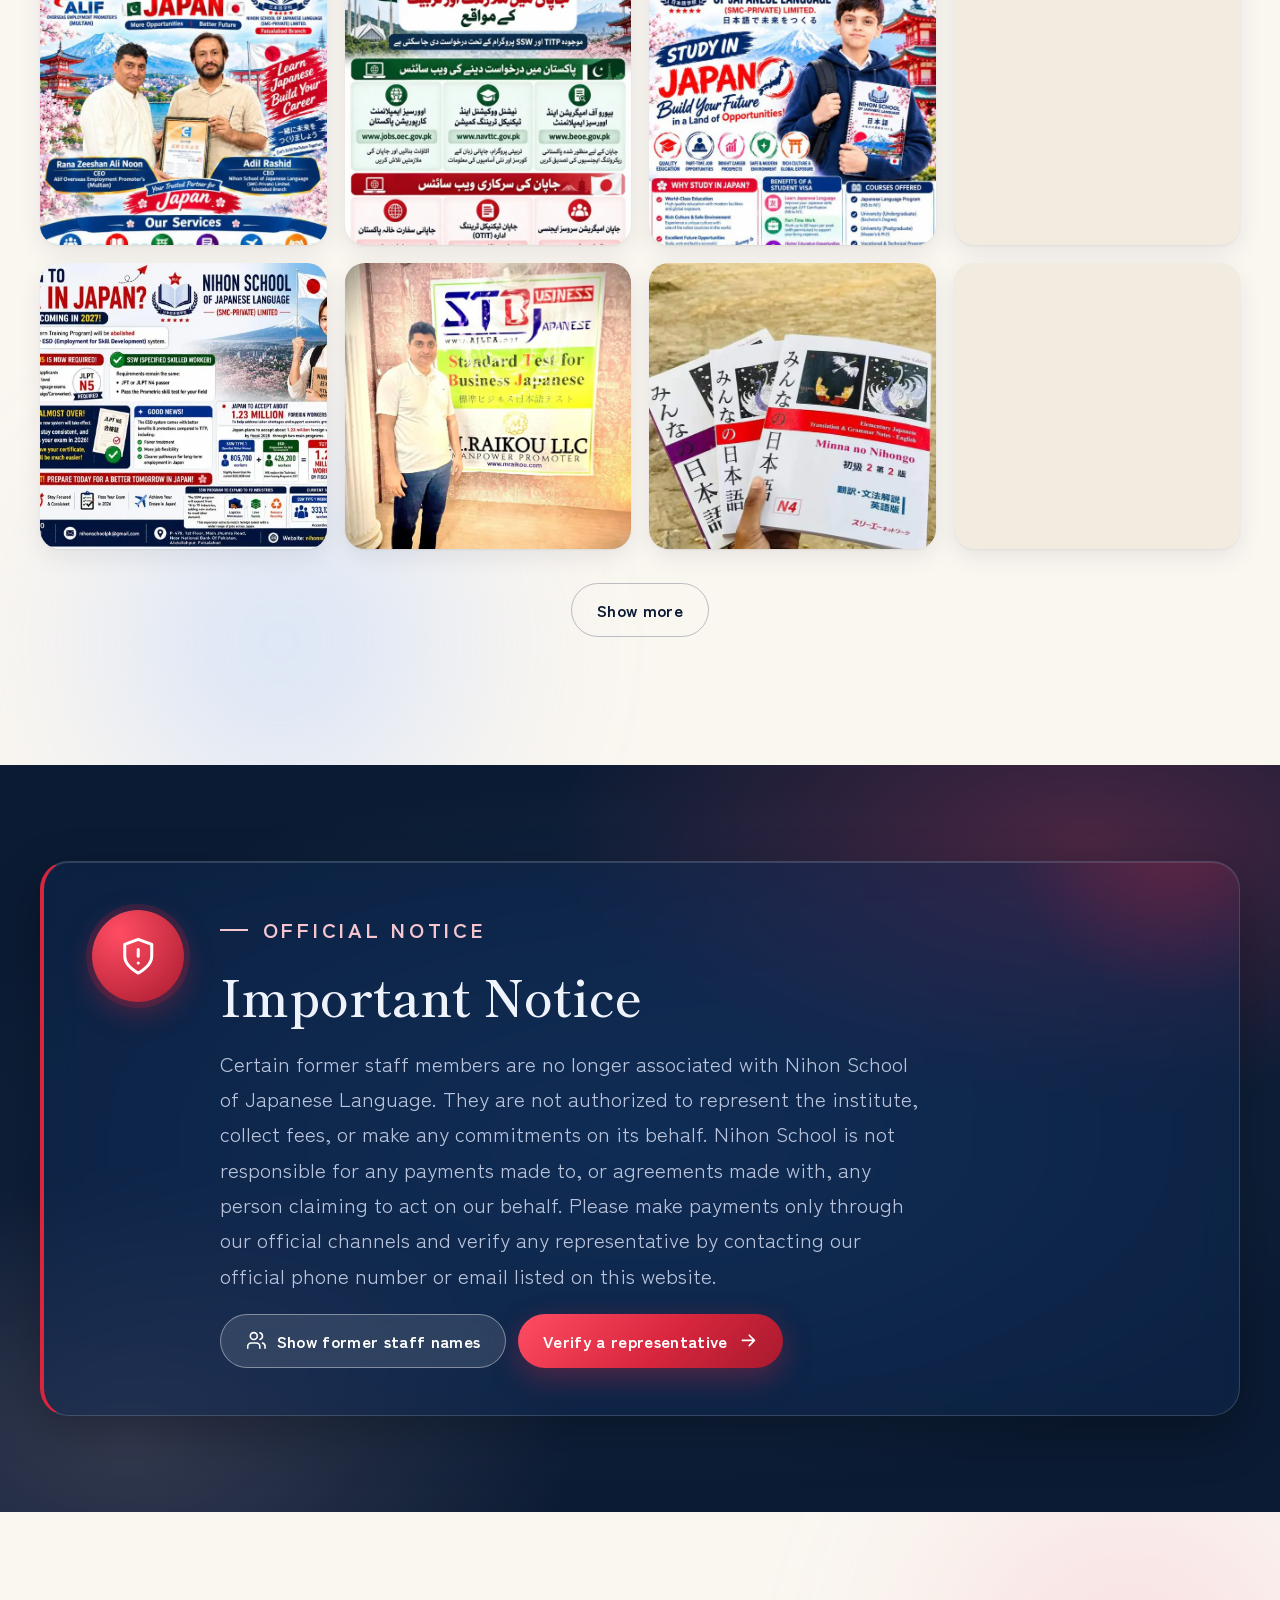
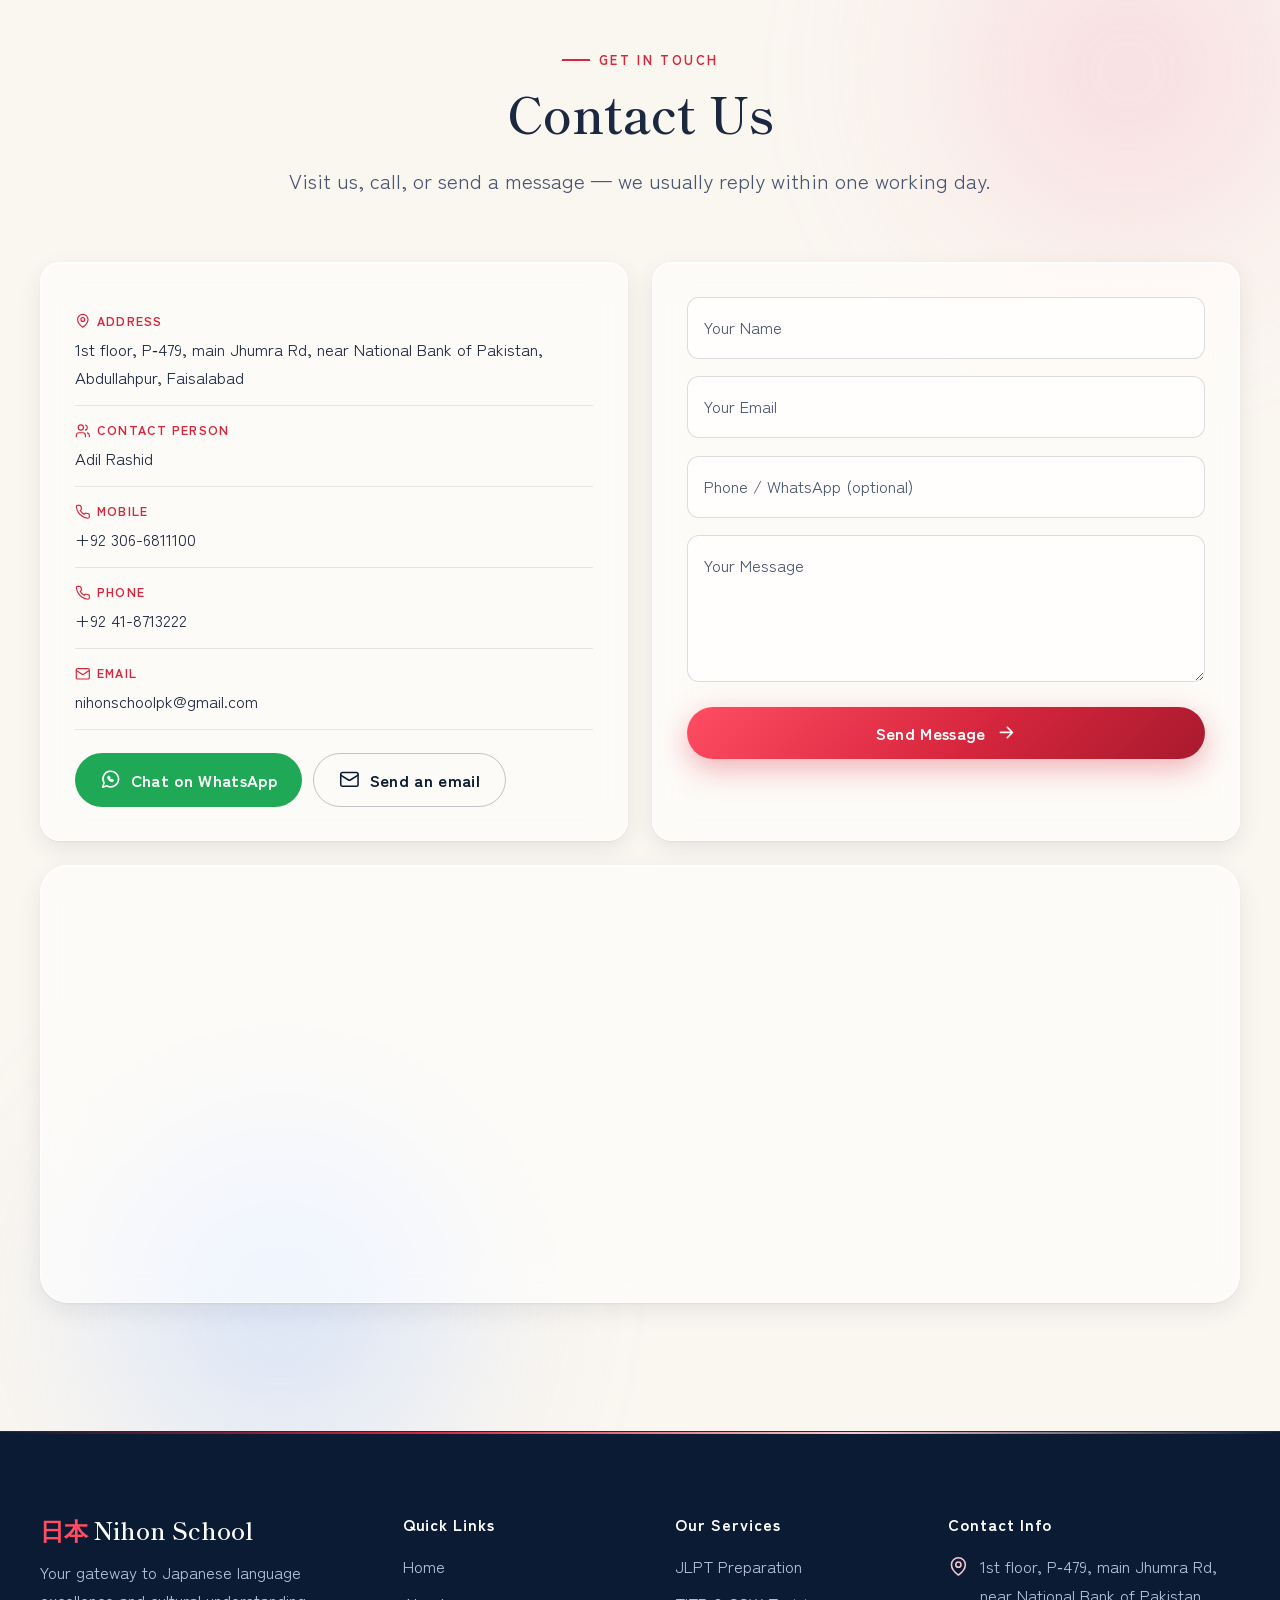
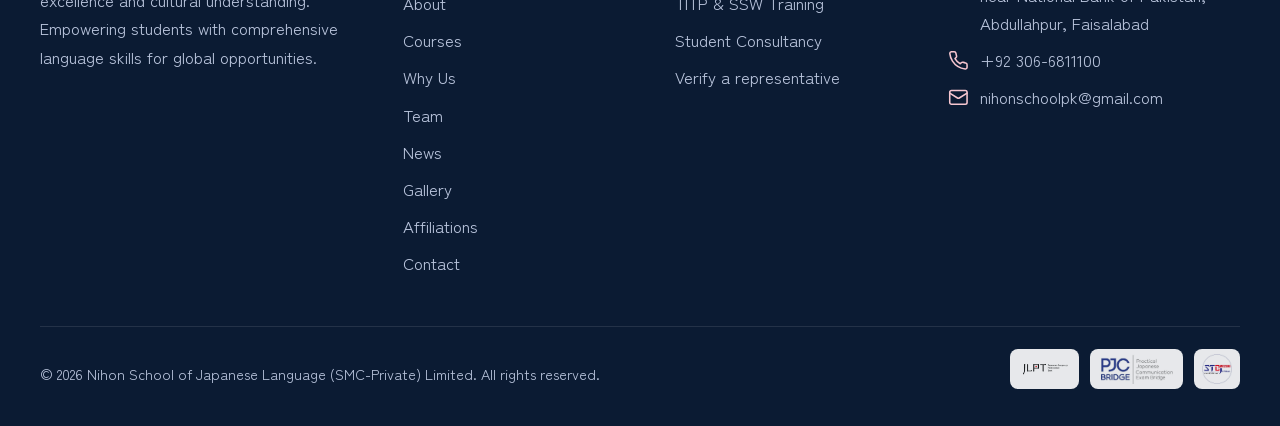
==== commit 1ad5d7a2: "Final audit: security hardening, i18n fixes, a11y and form fixes Security - Content-Security-Policy " ====
--- a/index.html
+++ b/index.html
@@ -3,6 +3,8 @@
 <head>
   <meta charset="UTF-8">
   <meta name="viewport" content="width=device-width, initial-scale=1">
+  <meta http-equiv="Content-Security-Policy" content="default-src 'self'; script-src 'self'; style-src 'self' 'unsafe-inline'; img-src 'self' data:; font-src 'self'; media-src 'self'; connect-src 'self' https://api.web3forms.com; frame-src https://www.google.com; form-action 'self' https://api.web3forms.com; base-uri 'self'; object-src 'none'; upgrade-insecure-requests">
+  <meta name="referrer" content="strict-origin-when-cross-origin">
   <title>Nihon School of Japanese Language | JLPT, TITP &amp; SSW, Study in Japan – Faisalabad</title>
   <meta name="description" content="Nihon School of Japanese Language (SMC-Private) Limited in Abdullahpur, Faisalabad: JLPT N5–N3 preparation, TITP &amp; SSW training and Japan student consultancy.">
   <meta name="theme-color" content="#0b1b33">
@@ -50,7 +52,7 @@
     "email": "nihonschoolpk@gmail.com",
     "address": {
       "@type": "PostalAddress",
-      "streetAddress": "1st floor, P-479, Main Jhumra Road, near National Bank of Pakistan, Abdullahpur",
+      "streetAddress": "1st floor, P‑479, Main Jhumra Road, near National Bank of Pakistan, Abdullahpur",
       "addressLocality": "Faisalabad",
       "addressCountry": "PK"
     },
@@ -690,7 +692,7 @@
       <div class="glass card contact__info" data-reveal>
         <dl>
           <div><dt><svg class="i" aria-hidden="true"><use href="#i-pin"/></svg><span data-i18n="contact.address">Address</span></dt>
-            <dd data-i18n="contact.addressV">1st floor, P-479, main Jhumra Rd, near National Bank of Pakistan, Abdullahpur, Faisalabad</dd></div>
+            <dd data-i18n="contact.addressV">1st floor, P‑479, main Jhumra Rd, near National Bank of Pakistan, Abdullahpur, Faisalabad</dd></div>
           <div><dt><svg class="i" aria-hidden="true"><use href="#i-users"/></svg><span data-i18n="contact.person">Contact Person</span></dt>
             <dd>Adil Rashid</dd></div>
           <div><dt><svg class="i" aria-hidden="true"><use href="#i-phone"/></svg><span data-i18n="contact.mobile">Mobile</span></dt>
@@ -714,13 +716,13 @@
         <input type="hidden" name="from_name" value="Nihon School Website">
         <input type="checkbox" name="botcheck" class="hp" tabindex="-1" autocomplete="off" aria-hidden="true">
 
-        <div class="field"><input id="f-name" name="name" type="text" required autocomplete="name" placeholder=" ">
+        <div class="field"><input id="f-name" name="name" type="text" required maxlength="100" autocomplete="name" placeholder=" ">
           <label for="f-name" data-i18n="contact.form.name">Your Name</label></div>
-        <div class="field"><input id="f-email" name="email" type="email" required autocomplete="email" placeholder=" ">
+        <div class="field"><input id="f-email" name="email" type="email" required maxlength="254" autocomplete="email" placeholder=" ">
           <label for="f-email" data-i18n="contact.form.email">Your Email</label></div>
-        <div class="field"><input id="f-phone" name="phone" type="tel" autocomplete="tel" placeholder=" ">
+        <div class="field"><input id="f-phone" name="phone" type="tel" maxlength="30" pattern="[0-9\s\+\(\)\-]{7,30}" autocomplete="tel" placeholder=" ">
           <label for="f-phone" data-i18n="contact.form.phone">Phone / WhatsApp (optional)</label></div>
-        <div class="field"><textarea id="f-msg" name="message" rows="4" required placeholder=" "></textarea>
+        <div class="field"><textarea id="f-msg" name="message" rows="4" required minlength="5" maxlength="3000" placeholder=" "></textarea>
           <label for="f-msg" data-i18n="contact.form.msg">Your Message</label></div>
 
         <button type="submit" class="btn btn--primary btn--block magnetic"><span data-i18n="contact.form.send">Send Message</span><svg class="i" aria-hidden="true"><use href="#i-arrow-right"/></svg></button>
@@ -731,7 +733,7 @@
     <div class="map glass" data-reveal>
       <iframe title="Map showing the location of Nihon School in Abdullahpur, Faisalabad" data-i18n-attr="title:contact.map"
         src="https://www.google.com/maps/embed?pb=!1m18!1m12!1m3!1d3404.7384967141143!2d73.1031866!3d31.4213302!2m3!1f0!2f0!3f0!3m2!1i1024!2i768!4f13.1!3m3!1m2!1s0x392269002fffcee5%3A0xe1f79427c38a4795!2sNihon%20School%20of%20Japanese%20Language%20(SMC-PRIVATE)%20Limited..!5e0!3m2!1sen!2s!4v1759676885628!5m2!1sen!2s"
-        width="600" height="450" allowfullscreen loading="lazy" referrerpolicy="no-referrer-when-downgrade"></iframe>
+        width="600" height="450" allowfullscreen loading="lazy" referrerpolicy="strict-origin-when-cross-origin"></iframe>
     </div>
   </div>
 </section>
@@ -751,9 +753,11 @@
           <li><a href="#home" data-i18n="nav.home">Home</a></li>
           <li><a href="#about" data-i18n="nav.about">About</a></li>
           <li><a href="#courses" data-i18n="nav.courses">Courses</a></li>
+          <li><a href="#why" data-i18n="nav.why">Why Us</a></li>
           <li><a href="#team" data-i18n="nav.team">Team</a></li>
           <li><a href="#news" data-i18n="nav.news">News</a></li>
           <li><a href="#gallery" data-i18n="nav.gallery">Gallery</a></li>
+          <li><a href="#affiliations" data-i18n="nav.affiliations">Affiliations</a></li>
           <li><a href="#contact" data-i18n="nav.contact">Contact</a></li>
         </ul>
       </nav>
@@ -769,7 +773,7 @@
       <div>
         <h2 data-i18n="footer.contact">Contact Info</h2>
         <ul class="footer__contact">
-          <li><svg class="i" aria-hidden="true"><use href="#i-pin"/></svg><span data-i18n="contact.addressV">P-479, 1st Floor, Main Jhumra Road, Abdullahpur, Faisalabad</span></li>
+          <li><svg class="i" aria-hidden="true"><use href="#i-pin"/></svg><span data-i18n="contact.addressV">P‑479, 1st Floor, Main Jhumra Road, Abdullahpur, Faisalabad</span></li>
           <li><svg class="i" aria-hidden="true"><use href="#i-phone"/></svg><a href="tel:+923066811100" dir="ltr">+92 306-6811100</a></li>
           <li><svg class="i" aria-hidden="true"><use href="#i-mail"/></svg><a href="mailto:nihonschoolpk@gmail.com">nihonschoolpk@gmail.com</a></li>
         </ul>
--- a/css/base.css
+++ b/css/base.css
@@ -13,6 +13,8 @@
 p{margin:0 0 1em}
 ul{list-style:none;margin:0;padding:0}
 a{color:inherit;text-decoration:none}
+/* [hidden] must always win over component display rules (keeps hidden links out of tab order) */
+[hidden]{display:none!important}
 img,picture,svg{display:block;max-width:100%}
 img{height:auto}
 button{font:inherit;color:inherit;cursor:pointer;border:0;background:none;padding:0}
